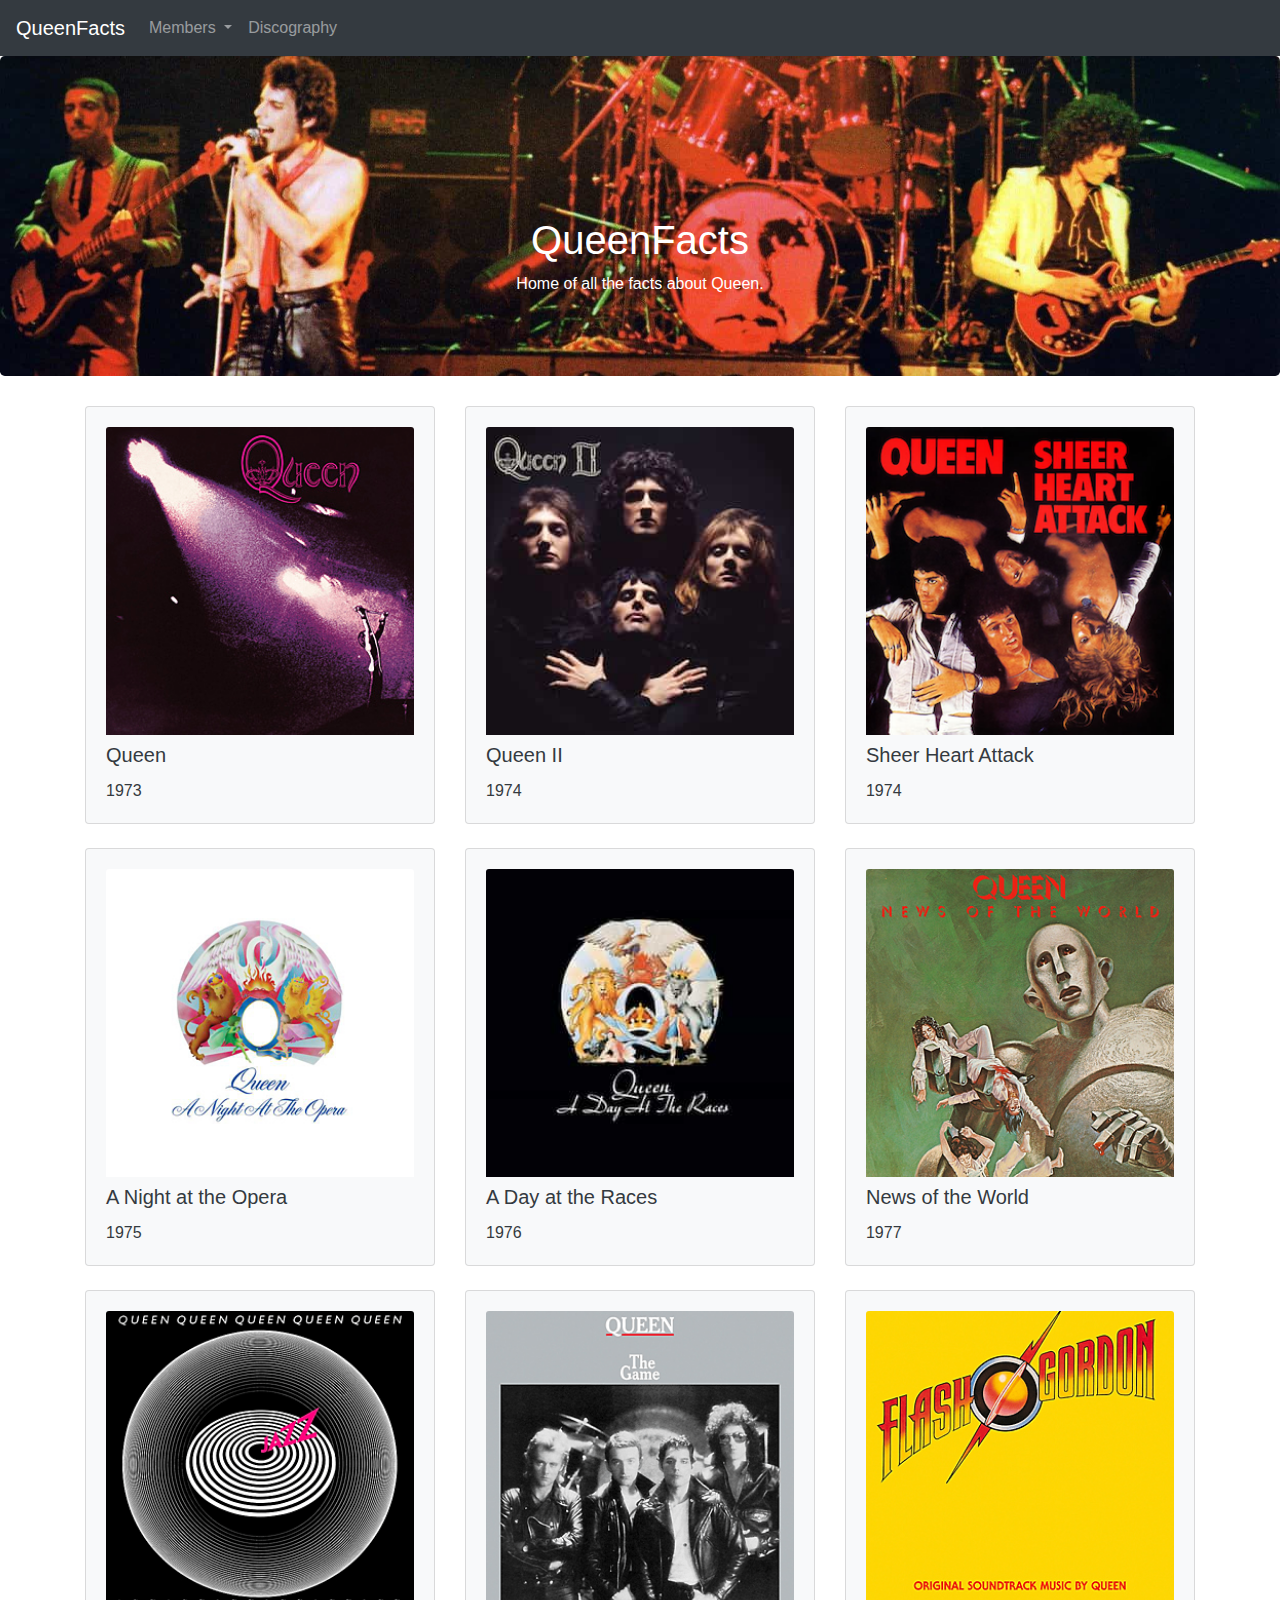
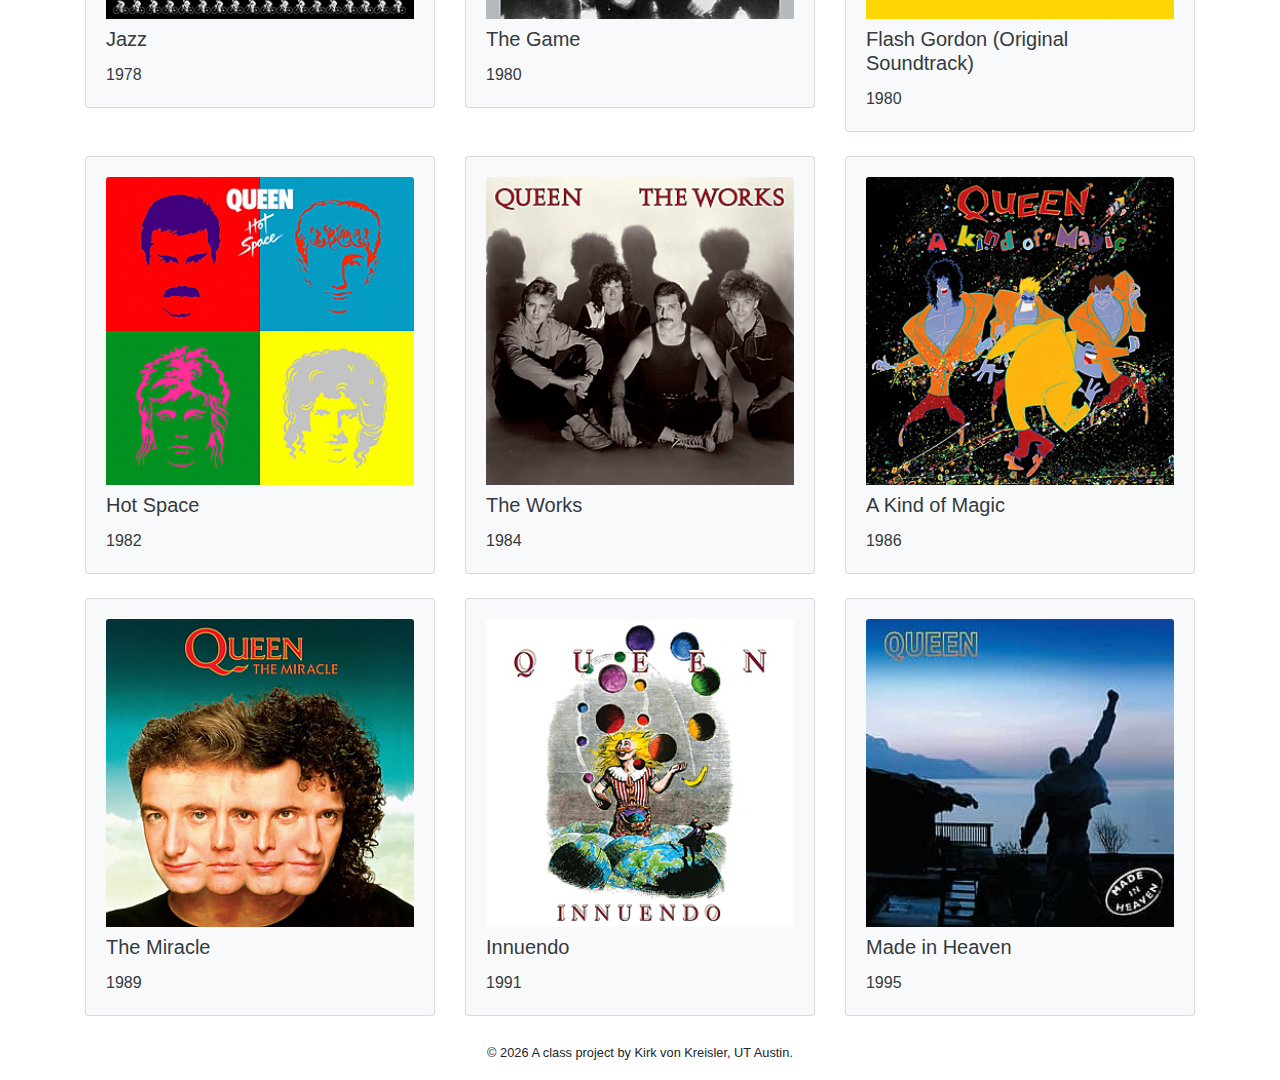
==== docs/discography.html @ 2b41899e "template and HTML work" ====
<!doctype html>
<html lang="en">
  <!-- A Intro to Coding for Journalists class project -->
  <head>
    <title>QueenFacts | Discography</title>
    <meta name="description" content="All of Queen's studio albums.">
    <meta charset="utf-8">
    <meta http-equiv="X-UA-Compatible" content="IE=edge"/>
    <meta name="viewport" content="width=device-width, initial-scale=1, maximum-scale=1">
    <link rel="stylesheet" href="css/main.css">
  </head>
  <body>
    <nav class="navbar navbar-expand-lg navbar-dark bg-dark">
  <a class="navbar-brand" href="index.html">QueenFacts</a>
  <button class="navbar-toggler" type="button" data-toggle="collapse" data-target="#navbarNavDropdown" aria-controls="navbarNavDropdown" aria-expanded="false" aria-label="Toggle navigation">
    <span class="navbar-toggler-icon"></span>
  </button>
  <div class="collapse navbar-collapse" id="navbarNavDropdown">
    <ul class="navbar-nav">
      <li class="nav-item dropdown">
        <a class="nav-link dropdown-toggle" href="#" id="navbarDropdownMenuLink" role="button" data-toggle="dropdown" aria-haspopup="true" aria-expanded="false">
          Members
        </a>
        <div class="dropdown-menu" aria-labelledby="navbarDropdownMenuLink">
          
          <a class="dropdown-item" href="members/freddie-mercury.html">Freddie Mercury</a>
          
          <a class="dropdown-item" href="members/brian-may.html">Brian May</a>
          
          <a class="dropdown-item" href="members/roger-taylor.html">Roger Taylor</a>
          
          <a class="dropdown-item" href="members/john-deacon.html">John Deacon</a>
          
        </div>
      </li>
      <li class="nav-item">
         <a class="nav-link" href="discography.html">Discography</a>
      </li>
    </ul>
  </div>
</nav>
    <div class="jumbotron banner text-center">
  <h1>QueenFacts</h1>
  <p>Home of all the facts about Queen.</p>
</div>

    
  <div class="container">
  <div class="row">
    
    <div class="col-sm-6 col-lg-4">
      <div class="card bg-light mb-4">
        <div class="card-body text-dark">
          <img src="img/img-queen/discs/Queen_Queen.png" alt="Queen" class="card-img-top mb-2">
          <h5 class="card-title">Queen</h5>
          <p class="card-text">1973</p>
        </div>
      </div>
    </div>
    
    <div class="col-sm-6 col-lg-4">
      <div class="card bg-light mb-4">
        <div class="card-body text-dark">
          <img src="img/img-queen/discs/Queen_Queen_II.jpg" alt="Queen II" class="card-img-top mb-2">
          <h5 class="card-title">Queen II</h5>
          <p class="card-text">1974</p>
        </div>
      </div>
    </div>
    
    <div class="col-sm-6 col-lg-4">
      <div class="card bg-light mb-4">
        <div class="card-body text-dark">
          <img src="img/img-queen/discs/Queen_Sheer_Heart_Attack.png" alt="Sheer Heart Attack" class="card-img-top mb-2">
          <h5 class="card-title">Sheer Heart Attack</h5>
          <p class="card-text">1974</p>
        </div>
      </div>
    </div>
    
    <div class="col-sm-6 col-lg-4">
      <div class="card bg-light mb-4">
        <div class="card-body text-dark">
          <img src="img/img-queen/discs/Queen_A_Night_At_The_Opera.png" alt="A Night at the Opera" class="card-img-top mb-2">
          <h5 class="card-title">A Night at the Opera</h5>
          <p class="card-text">1975</p>
        </div>
      </div>
    </div>
    
    <div class="col-sm-6 col-lg-4">
      <div class="card bg-light mb-4">
        <div class="card-body text-dark">
          <img src="img/img-queen/discs/Queen_A_Day_at_the_Races.jpg" alt="A Day at the Races" class="card-img-top mb-2">
          <h5 class="card-title">A Day at the Races</h5>
          <p class="card-text">1976</p>
        </div>
      </div>
    </div>
    
    <div class="col-sm-6 col-lg-4">
      <div class="card bg-light mb-4">
        <div class="card-body text-dark">
          <img src="img/img-queen/discs/Queen_News_Of_The_World.png" alt="News of the World" class="card-img-top mb-2">
          <h5 class="card-title">News of the World</h5>
          <p class="card-text">1977</p>
        </div>
      </div>
    </div>
    
    <div class="col-sm-6 col-lg-4">
      <div class="card bg-light mb-4">
        <div class="card-body text-dark">
          <img src="img/img-queen/discs/Queen_Jazz.png" alt="Jazz" class="card-img-top mb-2">
          <h5 class="card-title">Jazz</h5>
          <p class="card-text">1978</p>
        </div>
      </div>
    </div>
    
    <div class="col-sm-6 col-lg-4">
      <div class="card bg-light mb-4">
        <div class="card-body text-dark">
          <img src="img/img-queen/discs/Queen_The_Game.png" alt="The Game" class="card-img-top mb-2">
          <h5 class="card-title">The Game</h5>
          <p class="card-text">1980</p>
        </div>
      </div>
    </div>
    
    <div class="col-sm-6 col-lg-4">
      <div class="card bg-light mb-4">
        <div class="card-body text-dark">
          <img src="img/img-queen/discs/Queen_Flash_Gordon.png" alt="Flash Gordon (Original Soundtrack)" class="card-img-top mb-2">
          <h5 class="card-title">Flash Gordon (Original Soundtrack)</h5>
          <p class="card-text">1980</p>
        </div>
      </div>
    </div>
    
    <div class="col-sm-6 col-lg-4">
      <div class="card bg-light mb-4">
        <div class="card-body text-dark">
          <img src="img/img-queen/discs/Queen_Hot_Space.png" alt="Hot Space" class="card-img-top mb-2">
          <h5 class="card-title">Hot Space</h5>
          <p class="card-text">1982</p>
        </div>
      </div>
    </div>
    
    <div class="col-sm-6 col-lg-4">
      <div class="card bg-light mb-4">
        <div class="card-body text-dark">
          <img src="img/img-queen/discs/Queen_The_Works.png" alt="The Works" class="card-img-top mb-2">
          <h5 class="card-title">The Works</h5>
          <p class="card-text">1984</p>
        </div>
      </div>
    </div>
    
    <div class="col-sm-6 col-lg-4">
      <div class="card bg-light mb-4">
        <div class="card-body text-dark">
          <img src="img/img-queen/discs/Queen_A_Kind_Of_Magic.png" alt="A Kind of Magic" class="card-img-top mb-2">
          <h5 class="card-title">A Kind of Magic</h5>
          <p class="card-text">1986</p>
        </div>
      </div>
    </div>
    
    <div class="col-sm-6 col-lg-4">
      <div class="card bg-light mb-4">
        <div class="card-body text-dark">
          <img src="img/img-queen/discs/Queen_The_Miracle.png" alt="The Miracle" class="card-img-top mb-2">
          <h5 class="card-title">The Miracle</h5>
          <p class="card-text">1989</p>
        </div>
      </div>
    </div>
    
    <div class="col-sm-6 col-lg-4">
      <div class="card bg-light mb-4">
        <div class="card-body text-dark">
          <img src="img/img-queen/discs/Queen_Innuendo.png" alt="Innuendo" class="card-img-top mb-2">
          <h5 class="card-title">Innuendo</h5>
          <p class="card-text">1991</p>
        </div>
      </div>
    </div>
    
    <div class="col-sm-6 col-lg-4">
      <div class="card bg-light mb-4">
        <div class="card-body text-dark">
          <img src="img/img-queen/discs/Queen_Made_in_Heaven.jpg" alt="Made in Heaven" class="card-img-top mb-2">
          <h5 class="card-title">Made in Heaven</h5>
          <p class="card-text">1995</p>
        </div>
      </div>
    </div>
    
  </div>
</div>


    <footer>
<p id="legal" class="center-block text-center">
  <small>&copy; <span class="copyright-year"></span>
  A class project by Kirk von Kreisler, UT Austin.
</p>
</footer>


    <script src="js/jquery.js"></script>
    <script src="js/popper.js"></script>
    <script src="js/bootstrap.js"></script>
    <script src="js/scripts.js"></script>
  </body>
</html>
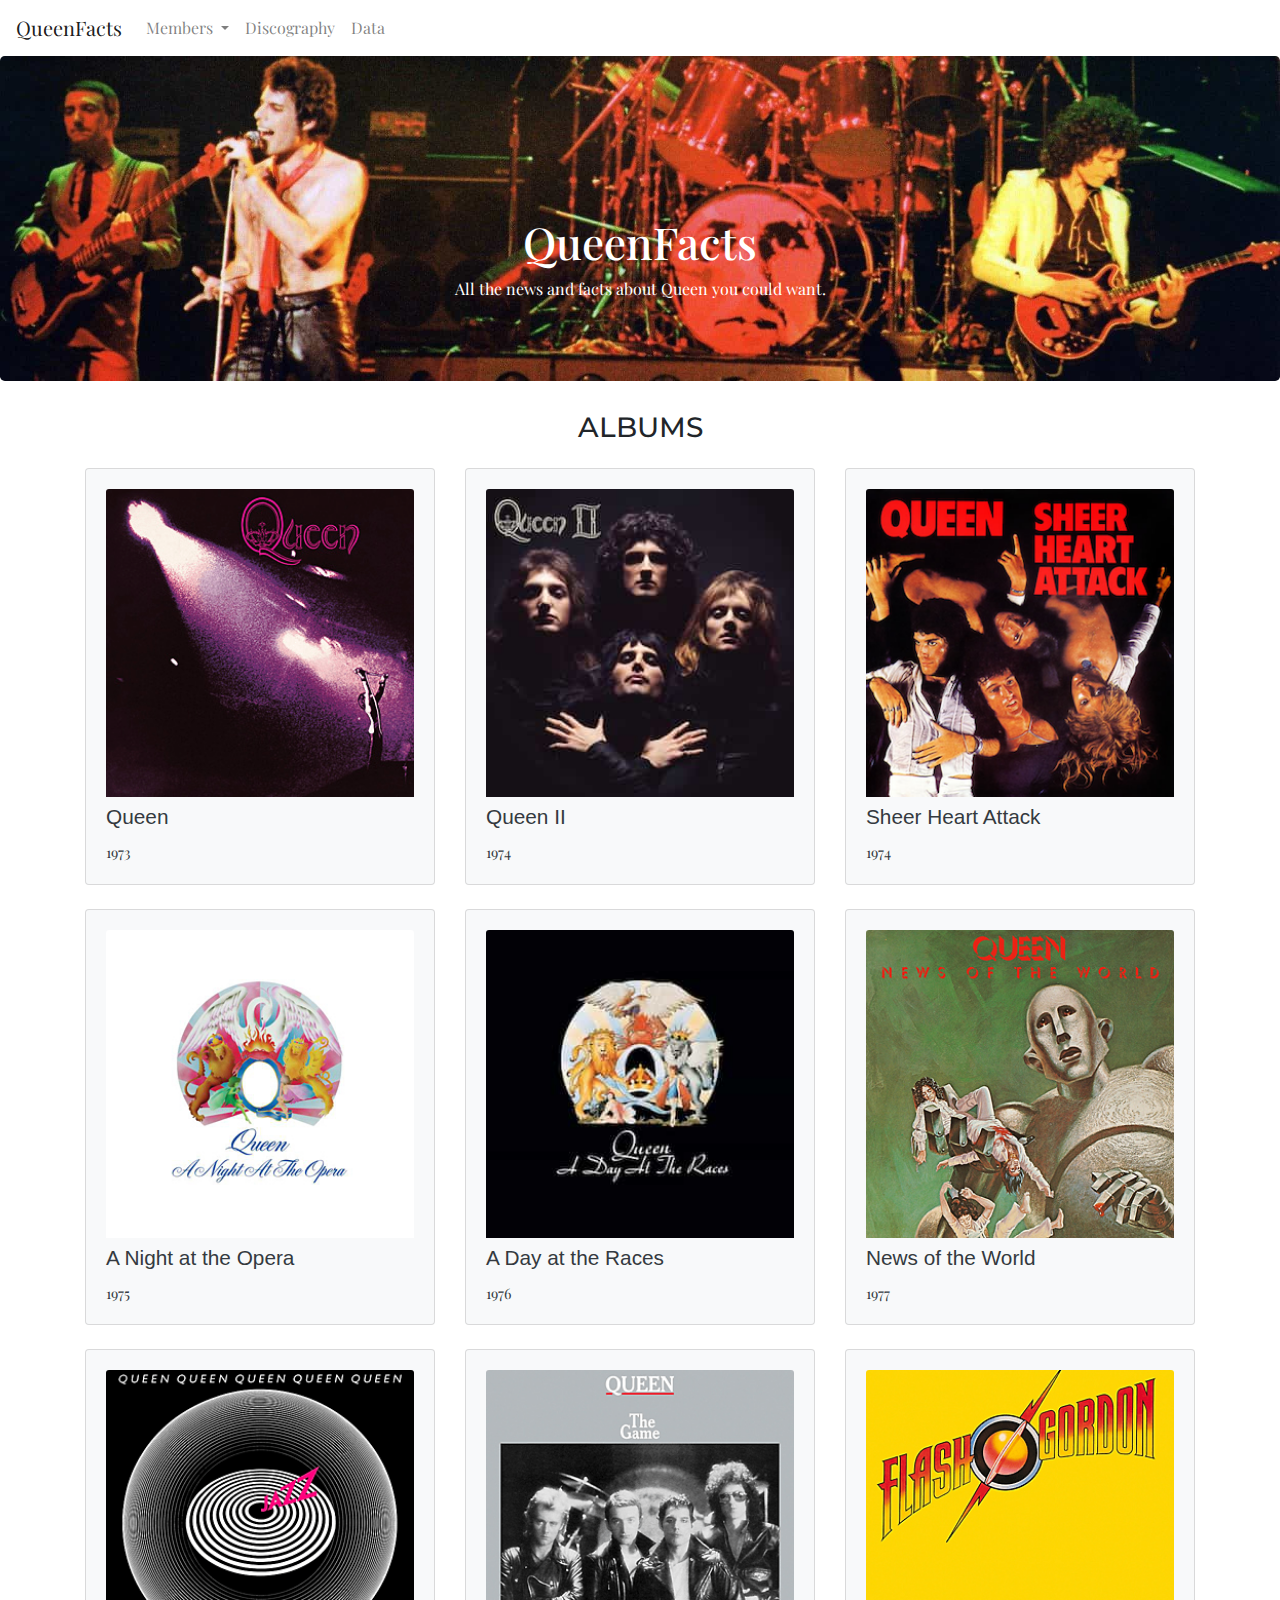
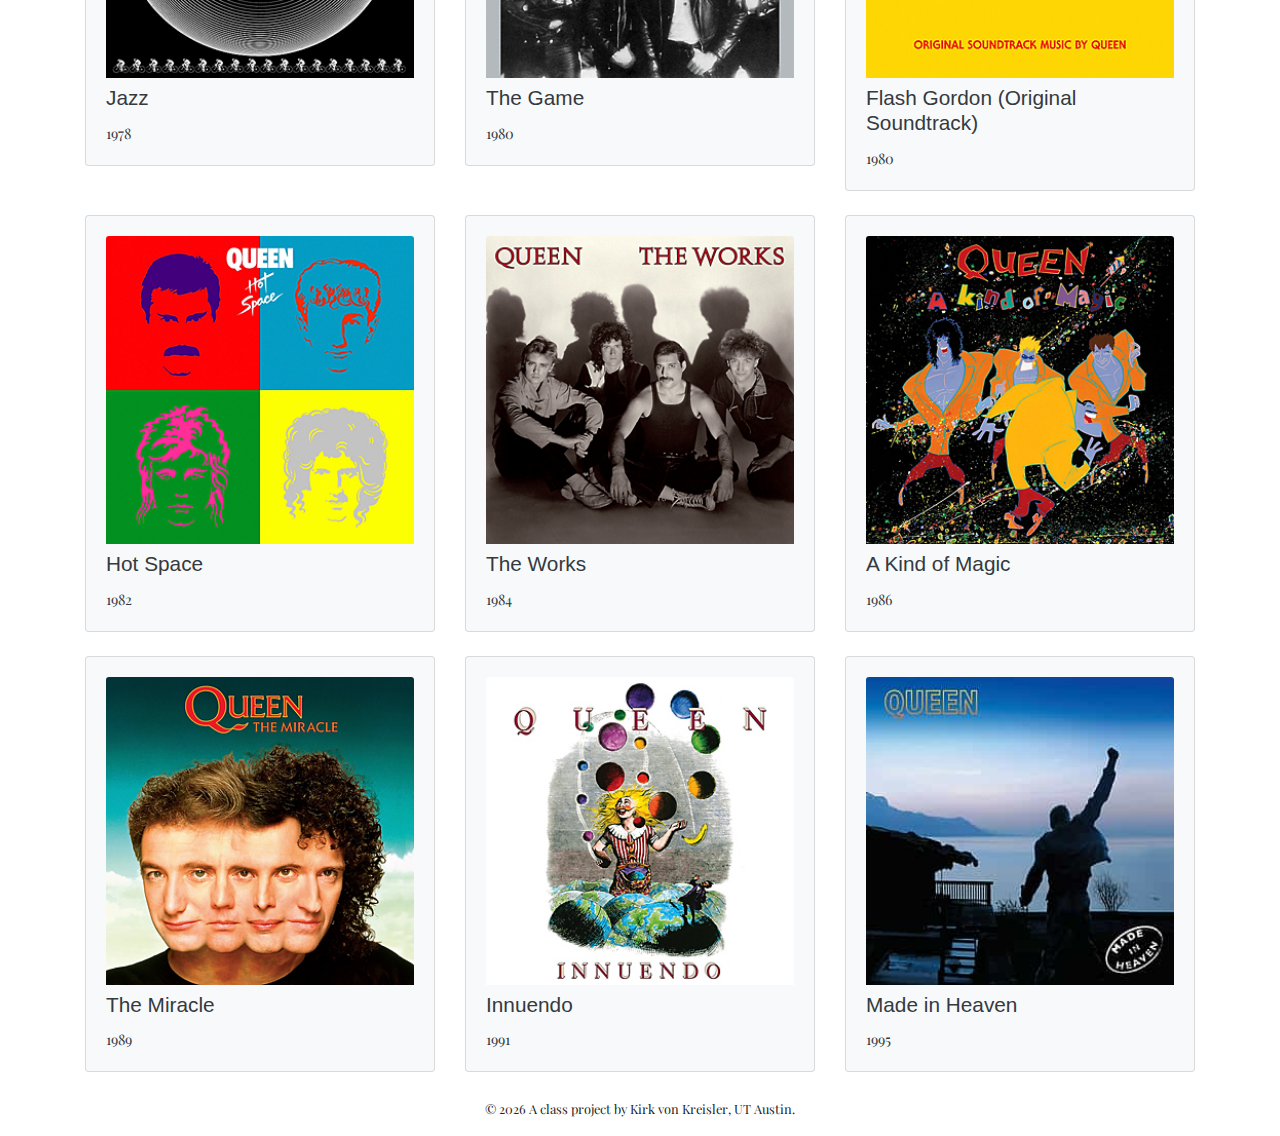
==== commit 436a8322: "updates to scss" ====
--- a/docs/discography.html
+++ b/docs/discography.html
@@ -8,9 +8,11 @@
     <meta http-equiv="X-UA-Compatible" content="IE=edge"/>
     <meta name="viewport" content="width=device-width, initial-scale=1, maximum-scale=1">
     <link rel="stylesheet" href="css/main.css">
+    <link rel="preconnect" href="https://fonts.gstatic.com">
+    <link href="https://fonts.googleapis.com/css2?family=Montserrat:wght@400;600;700&family=Playfair+Display:wght@400;500&display=swap" rel="stylesheet">
   </head>
   <body>
-    <nav class="navbar navbar-expand-lg navbar-dark bg-dark">
+    <nav class="navbar navbar-expand-lg navbar-light">
   <a class="navbar-brand" href="index.html">QueenFacts</a>
   <button class="navbar-toggler" type="button" data-toggle="collapse" data-target="#navbarNavDropdown" aria-controls="navbarNavDropdown" aria-expanded="false" aria-label="Toggle navigation">
     <span class="navbar-toggler-icon"></span>
@@ -36,174 +38,183 @@
       <li class="nav-item">
          <a class="nav-link" href="discography.html">Discography</a>
       </li>
+      <li class="nav-item">
+         <a class="nav-link" href="data.html">Data</a>
+      </li>
     </ul>
   </div>
 </nav>
     <div class="jumbotron banner text-center">
-  <h1>QueenFacts</h1>
-  <p>Home of all the facts about Queen.</p>
+  <h1 class="jumbotron-title">QueenFacts</h1>
+  <p>All the news and facts about Queen you could want.</p>
+  <p></p>
 </div>
 
     
   <div class="container">
-  <div class="row">
-    
-    <div class="col-sm-6 col-lg-4">
-      <div class="card bg-light mb-4">
-        <div class="card-body text-dark">
-          <img src="img/img-queen/discs/Queen_Queen.png" alt="Queen" class="card-img-top mb-2">
-          <h5 class="card-title">Queen</h5>
-          <p class="card-text">1973</p>
-        </div>
+    <div class="row">
+      <div class="col text-center mb-3">
+        <h3>ALBUMS</h3>
       </div>
     </div>
-    
-    <div class="col-sm-6 col-lg-4">
-      <div class="card bg-light mb-4">
-        <div class="card-body text-dark">
-          <img src="img/img-queen/discs/Queen_Queen_II.jpg" alt="Queen II" class="card-img-top mb-2">
-          <h5 class="card-title">Queen II</h5>
-          <p class="card-text">1974</p>
-        </div>
-      </div>
+    <div class="row">
+      
+      <div class="col-sm-6 col-lg-4">
+        <div class="card bg-light mb-4">
+          <div class="card-body text-dark">
+            <img src="img/img-queen/discs/Queen_Queen.png" alt="Queen" class="card-img-top mb-2">
+            <h5 class="card-title">Queen</h5>
+            <p class="card-text">1973</p>
+          </div>
+        </div>
+      </div>
+      
+      <div class="col-sm-6 col-lg-4">
+        <div class="card bg-light mb-4">
+          <div class="card-body text-dark">
+            <img src="img/img-queen/discs/Queen_Queen_II.jpg" alt="Queen II" class="card-img-top mb-2">
+            <h5 class="card-title">Queen II</h5>
+            <p class="card-text">1974</p>
+          </div>
+        </div>
+      </div>
+      
+      <div class="col-sm-6 col-lg-4">
+        <div class="card bg-light mb-4">
+          <div class="card-body text-dark">
+            <img src="img/img-queen/discs/Queen_Sheer_Heart_Attack.png" alt="Sheer Heart Attack" class="card-img-top mb-2">
+            <h5 class="card-title">Sheer Heart Attack</h5>
+            <p class="card-text">1974</p>
+          </div>
+        </div>
+      </div>
+      
+      <div class="col-sm-6 col-lg-4">
+        <div class="card bg-light mb-4">
+          <div class="card-body text-dark">
+            <img src="img/img-queen/discs/Queen_A_Night_At_The_Opera.png" alt="A Night at the Opera" class="card-img-top mb-2">
+            <h5 class="card-title">A Night at the Opera</h5>
+            <p class="card-text">1975</p>
+          </div>
+        </div>
+      </div>
+      
+      <div class="col-sm-6 col-lg-4">
+        <div class="card bg-light mb-4">
+          <div class="card-body text-dark">
+            <img src="img/img-queen/discs/Queen_A_Day_at_the_Races.jpg" alt="A Day at the Races" class="card-img-top mb-2">
+            <h5 class="card-title">A Day at the Races</h5>
+            <p class="card-text">1976</p>
+          </div>
+        </div>
+      </div>
+      
+      <div class="col-sm-6 col-lg-4">
+        <div class="card bg-light mb-4">
+          <div class="card-body text-dark">
+            <img src="img/img-queen/discs/Queen_News_Of_The_World.png" alt="News of the World" class="card-img-top mb-2">
+            <h5 class="card-title">News of the World</h5>
+            <p class="card-text">1977</p>
+          </div>
+        </div>
+      </div>
+      
+      <div class="col-sm-6 col-lg-4">
+        <div class="card bg-light mb-4">
+          <div class="card-body text-dark">
+            <img src="img/img-queen/discs/Queen_Jazz.png" alt="Jazz" class="card-img-top mb-2">
+            <h5 class="card-title">Jazz</h5>
+            <p class="card-text">1978</p>
+          </div>
+        </div>
+      </div>
+      
+      <div class="col-sm-6 col-lg-4">
+        <div class="card bg-light mb-4">
+          <div class="card-body text-dark">
+            <img src="img/img-queen/discs/Queen_The_Game.png" alt="The Game" class="card-img-top mb-2">
+            <h5 class="card-title">The Game</h5>
+            <p class="card-text">1980</p>
+          </div>
+        </div>
+      </div>
+      
+      <div class="col-sm-6 col-lg-4">
+        <div class="card bg-light mb-4">
+          <div class="card-body text-dark">
+            <img src="img/img-queen/discs/Queen_Flash_Gordon.png" alt="Flash Gordon (Original Soundtrack)" class="card-img-top mb-2">
+            <h5 class="card-title">Flash Gordon (Original Soundtrack)</h5>
+            <p class="card-text">1980</p>
+          </div>
+        </div>
+      </div>
+      
+      <div class="col-sm-6 col-lg-4">
+        <div class="card bg-light mb-4">
+          <div class="card-body text-dark">
+            <img src="img/img-queen/discs/Queen_Hot_Space.png" alt="Hot Space" class="card-img-top mb-2">
+            <h5 class="card-title">Hot Space</h5>
+            <p class="card-text">1982</p>
+          </div>
+        </div>
+      </div>
+      
+      <div class="col-sm-6 col-lg-4">
+        <div class="card bg-light mb-4">
+          <div class="card-body text-dark">
+            <img src="img/img-queen/discs/Queen_The_Works.png" alt="The Works" class="card-img-top mb-2">
+            <h5 class="card-title">The Works</h5>
+            <p class="card-text">1984</p>
+          </div>
+        </div>
+      </div>
+      
+      <div class="col-sm-6 col-lg-4">
+        <div class="card bg-light mb-4">
+          <div class="card-body text-dark">
+            <img src="img/img-queen/discs/Queen_A_Kind_Of_Magic.png" alt="A Kind of Magic" class="card-img-top mb-2">
+            <h5 class="card-title">A Kind of Magic</h5>
+            <p class="card-text">1986</p>
+          </div>
+        </div>
+      </div>
+      
+      <div class="col-sm-6 col-lg-4">
+        <div class="card bg-light mb-4">
+          <div class="card-body text-dark">
+            <img src="img/img-queen/discs/Queen_The_Miracle.png" alt="The Miracle" class="card-img-top mb-2">
+            <h5 class="card-title">The Miracle</h5>
+            <p class="card-text">1989</p>
+          </div>
+        </div>
+      </div>
+      
+      <div class="col-sm-6 col-lg-4">
+        <div class="card bg-light mb-4">
+          <div class="card-body text-dark">
+            <img src="img/img-queen/discs/Queen_Innuendo.png" alt="Innuendo" class="card-img-top mb-2">
+            <h5 class="card-title">Innuendo</h5>
+            <p class="card-text">1991</p>
+          </div>
+        </div>
+      </div>
+      
+      <div class="col-sm-6 col-lg-4">
+        <div class="card bg-light mb-4">
+          <div class="card-body text-dark">
+            <img src="img/img-queen/discs/Queen_Made_in_Heaven.jpg" alt="Made in Heaven" class="card-img-top mb-2">
+            <h5 class="card-title">Made in Heaven</h5>
+            <p class="card-text">1995</p>
+          </div>
+        </div>
+      </div>
+      
     </div>
-    
-    <div class="col-sm-6 col-lg-4">
-      <div class="card bg-light mb-4">
-        <div class="card-body text-dark">
-          <img src="img/img-queen/discs/Queen_Sheer_Heart_Attack.png" alt="Sheer Heart Attack" class="card-img-top mb-2">
-          <h5 class="card-title">Sheer Heart Attack</h5>
-          <p class="card-text">1974</p>
-        </div>
-      </div>
-    </div>
-    
-    <div class="col-sm-6 col-lg-4">
-      <div class="card bg-light mb-4">
-        <div class="card-body text-dark">
-          <img src="img/img-queen/discs/Queen_A_Night_At_The_Opera.png" alt="A Night at the Opera" class="card-img-top mb-2">
-          <h5 class="card-title">A Night at the Opera</h5>
-          <p class="card-text">1975</p>
-        </div>
-      </div>
-    </div>
-    
-    <div class="col-sm-6 col-lg-4">
-      <div class="card bg-light mb-4">
-        <div class="card-body text-dark">
-          <img src="img/img-queen/discs/Queen_A_Day_at_the_Races.jpg" alt="A Day at the Races" class="card-img-top mb-2">
-          <h5 class="card-title">A Day at the Races</h5>
-          <p class="card-text">1976</p>
-        </div>
-      </div>
-    </div>
-    
-    <div class="col-sm-6 col-lg-4">
-      <div class="card bg-light mb-4">
-        <div class="card-body text-dark">
-          <img src="img/img-queen/discs/Queen_News_Of_The_World.png" alt="News of the World" class="card-img-top mb-2">
-          <h5 class="card-title">News of the World</h5>
-          <p class="card-text">1977</p>
-        </div>
-      </div>
-    </div>
-    
-    <div class="col-sm-6 col-lg-4">
-      <div class="card bg-light mb-4">
-        <div class="card-body text-dark">
-          <img src="img/img-queen/discs/Queen_Jazz.png" alt="Jazz" class="card-img-top mb-2">
-          <h5 class="card-title">Jazz</h5>
-          <p class="card-text">1978</p>
-        </div>
-      </div>
-    </div>
-    
-    <div class="col-sm-6 col-lg-4">
-      <div class="card bg-light mb-4">
-        <div class="card-body text-dark">
-          <img src="img/img-queen/discs/Queen_The_Game.png" alt="The Game" class="card-img-top mb-2">
-          <h5 class="card-title">The Game</h5>
-          <p class="card-text">1980</p>
-        </div>
-      </div>
-    </div>
-    
-    <div class="col-sm-6 col-lg-4">
-      <div class="card bg-light mb-4">
-        <div class="card-body text-dark">
-          <img src="img/img-queen/discs/Queen_Flash_Gordon.png" alt="Flash Gordon (Original Soundtrack)" class="card-img-top mb-2">
-          <h5 class="card-title">Flash Gordon (Original Soundtrack)</h5>
-          <p class="card-text">1980</p>
-        </div>
-      </div>
-    </div>
-    
-    <div class="col-sm-6 col-lg-4">
-      <div class="card bg-light mb-4">
-        <div class="card-body text-dark">
-          <img src="img/img-queen/discs/Queen_Hot_Space.png" alt="Hot Space" class="card-img-top mb-2">
-          <h5 class="card-title">Hot Space</h5>
-          <p class="card-text">1982</p>
-        </div>
-      </div>
-    </div>
-    
-    <div class="col-sm-6 col-lg-4">
-      <div class="card bg-light mb-4">
-        <div class="card-body text-dark">
-          <img src="img/img-queen/discs/Queen_The_Works.png" alt="The Works" class="card-img-top mb-2">
-          <h5 class="card-title">The Works</h5>
-          <p class="card-text">1984</p>
-        </div>
-      </div>
-    </div>
-    
-    <div class="col-sm-6 col-lg-4">
-      <div class="card bg-light mb-4">
-        <div class="card-body text-dark">
-          <img src="img/img-queen/discs/Queen_A_Kind_Of_Magic.png" alt="A Kind of Magic" class="card-img-top mb-2">
-          <h5 class="card-title">A Kind of Magic</h5>
-          <p class="card-text">1986</p>
-        </div>
-      </div>
-    </div>
-    
-    <div class="col-sm-6 col-lg-4">
-      <div class="card bg-light mb-4">
-        <div class="card-body text-dark">
-          <img src="img/img-queen/discs/Queen_The_Miracle.png" alt="The Miracle" class="card-img-top mb-2">
-          <h5 class="card-title">The Miracle</h5>
-          <p class="card-text">1989</p>
-        </div>
-      </div>
-    </div>
-    
-    <div class="col-sm-6 col-lg-4">
-      <div class="card bg-light mb-4">
-        <div class="card-body text-dark">
-          <img src="img/img-queen/discs/Queen_Innuendo.png" alt="Innuendo" class="card-img-top mb-2">
-          <h5 class="card-title">Innuendo</h5>
-          <p class="card-text">1991</p>
-        </div>
-      </div>
-    </div>
-    
-    <div class="col-sm-6 col-lg-4">
-      <div class="card bg-light mb-4">
-        <div class="card-body text-dark">
-          <img src="img/img-queen/discs/Queen_Made_in_Heaven.jpg" alt="Made in Heaven" class="card-img-top mb-2">
-          <h5 class="card-title">Made in Heaven</h5>
-          <p class="card-text">1995</p>
-        </div>
-      </div>
-    </div>
-    
   </div>
-</div>
 
 
     <footer>
-<p id="legal" class="center-block text-center">
+<p id="legal" class="footer center-block text-center">
   <small>&copy; <span class="copyright-year"></span>
   A class project by Kirk von Kreisler, UT Austin.
 </p>
--- a/docs/css/main.css
+++ b/docs/css/main.css
@@ -3,5 +3,5 @@
  * Copyright 2011-2020 The Bootstrap Authors
  * Copyright 2011-2020 Twitter, Inc.
  * Licensed under MIT (https://github.com/twbs/bootstrap/blob/main/LICENSE)
- */:root{--blue:#007bff;--indigo:#6610f2;--purple:#6f42c1;--pink:#e83e8c;--red:#dc3545;--orange:#fd7e14;--yellow:#ffc107;--green:#28a745;--teal:#20c997;--cyan:#17a2b8;--white:#fff;--gray:#6c757d;--gray-dark:#343a40;--primary:#007bff;--secondary:#6c757d;--success:#28a745;--info:#17a2b8;--warning:#ffc107;--danger:#dc3545;--light:#f8f9fa;--dark:#343a40;--breakpoint-xs:0;--breakpoint-sm:576px;--breakpoint-md:768px;--breakpoint-lg:992px;--breakpoint-xl:1200px;--font-family-sans-serif:-apple-system,BlinkMacSystemFont,"Segoe UI",Roboto,"Helvetica Neue",Arial,"Noto Sans",sans-serif,"Apple Color Emoji","Segoe UI Emoji","Segoe UI Symbol","Noto Color Emoji";--font-family-monospace:SFMono-Regular,Menlo,Monaco,Consolas,"Liberation Mono","Courier New",monospace}*,:after,:before{box-sizing:border-box}html{font-family:sans-serif;line-height:1.15;-webkit-text-size-adjust:100%;-webkit-tap-highlight-color:rgba(0,0,0,0)}article,aside,figcaption,figure,footer,header,hgroup,main,nav,section{display:block}body{margin:0;font-family:-apple-system,BlinkMacSystemFont,Segoe UI,Roboto,Helvetica Neue,Arial,Noto Sans,sans-serif,Apple Color Emoji,Segoe UI Emoji,Segoe UI Symbol,Noto Color Emoji;font-size:1rem;font-weight:400;line-height:1.5;color:#212529;text-align:left;background-color:#fff}[tabindex="-1"]:focus:not(:focus-visible){outline:0!important}hr{box-sizing:content-box;height:0;overflow:visible}h1,h2,h3,h4,h5,h6{margin-top:0;margin-bottom:.5rem}p{margin-top:0;margin-bottom:1rem}abbr[data-original-title],abbr[title]{text-decoration:underline;-webkit-text-decoration:underline dotted;-moz-text-decoration:underline dotted;text-decoration:underline dotted;cursor:help;border-bottom:0;-webkit-text-decoration-skip-ink:none;text-decoration-skip-ink:none}address{font-style:normal;line-height:inherit}address,dl,ol,ul{margin-bottom:1rem}dl,ol,ul{margin-top:0}ol ol,ol ul,ul ol,ul ul{margin-bottom:0}dt{font-weight:700}dd{margin-bottom:.5rem;margin-left:0}blockquote{margin:0 0 1rem}b,strong{font-weight:bolder}small{font-size:80%}sub,sup{position:relative;font-size:75%;line-height:0;vertical-align:baseline}sub{bottom:-.25em}sup{top:-.5em}a{color:#007bff;text-decoration:none;background-color:transparent}a:hover{color:#0056b3;text-decoration:underline}a:not([href]):not([class]){color:inherit;text-decoration:none}a:not([href]):not([class]):hover{color:inherit;text-decoration:none}code,kbd,pre,samp{font-family:SFMono-Regular,Menlo,Monaco,Consolas,Liberation Mono,Courier New,monospace;font-size:1em}pre{margin-top:0;margin-bottom:1rem;overflow:auto;-ms-overflow-style:scrollbar}figure{margin:0 0 1rem}img{border-style:none}img,svg{vertical-align:middle}svg{overflow:hidden}table{border-collapse:collapse}caption{padding-top:.75rem;padding-bottom:.75rem;color:#6c757d;text-align:left;caption-side:bottom}th{text-align:inherit}label{display:inline-block;margin-bottom:.5rem}button{border-radius:0}button:focus{outline:1px dotted;outline:5px auto -webkit-focus-ring-color}button,input,optgroup,select,textarea{margin:0;font-family:inherit;font-size:inherit;line-height:inherit}button,input{overflow:visible}button,select{text-transform:none}[role=button]{cursor:pointer}select{word-wrap:normal}[type=button],[type=reset],[type=submit],button{-webkit-appearance:button}[type=button]:not(:disabled),[type=reset]:not(:disabled),[type=submit]:not(:disabled),button:not(:disabled){cursor:pointer}[type=button]::-moz-focus-inner,[type=reset]::-moz-focus-inner,[type=submit]::-moz-focus-inner,button::-moz-focus-inner{padding:0;border-style:none}input[type=checkbox],input[type=radio]{box-sizing:border-box;padding:0}textarea{overflow:auto;resize:vertical}fieldset{min-width:0;padding:0;margin:0;border:0}legend{display:block;width:100%;max-width:100%;padding:0;margin-bottom:.5rem;font-size:1.5rem;line-height:inherit;color:inherit;white-space:normal}progress{vertical-align:baseline}[type=number]::-webkit-inner-spin-button,[type=number]::-webkit-outer-spin-button{height:auto}[type=search]{outline-offset:-2px;-webkit-appearance:none}[type=search]::-webkit-search-decoration{-webkit-appearance:none}::-webkit-file-upload-button{font:inherit;-webkit-appearance:button}output{display:inline-block}summary{display:list-item;cursor:pointer}template{display:none}[hidden]{display:none!important}.h1,.h2,.h3,.h4,.h5,.h6,h1,h2,h3,h4,h5,h6{margin-bottom:.5rem;font-weight:500;line-height:1.2}.h1,h1{font-size:2.5rem}.h2,h2{font-size:2rem}.h3,h3{font-size:1.75rem}.h4,h4{font-size:1.5rem}.h5,h5{font-size:1.25rem}.h6,h6{font-size:1rem}.lead{font-size:1.25rem;font-weight:300}.display-1{font-size:6rem}.display-1,.display-2{font-weight:300;line-height:1.2}.display-2{font-size:5.5rem}.display-3{font-size:4.5rem}.display-3,.display-4{font-weight:300;line-height:1.2}.display-4{font-size:3.5rem}hr{margin-top:1rem;margin-bottom:1rem;border:0;border-top:1px solid rgba(0,0,0,.1)}.small,small{font-size:80%;font-weight:400}.mark,mark{padding:.2em;background-color:#fcf8e3}.list-inline,.list-unstyled{padding-left:0;list-style:none}.list-inline-item{display:inline-block}.list-inline-item:not(:last-child){margin-right:.5rem}.initialism{font-size:90%;text-transform:uppercase}.blockquote{margin-bottom:1rem;font-size:1.25rem}.blockquote-footer{display:block;font-size:80%;color:#6c757d}.blockquote-footer:before{content:"\2014\00A0"}.img-fluid,.img-thumbnail{max-width:100%;height:auto}.img-thumbnail{padding:.25rem;background-color:#fff;border:1px solid #dee2e6;border-radius:.25rem}.figure{display:inline-block}.figure-img{margin-bottom:.5rem;line-height:1}.figure-caption{font-size:90%;color:#6c757d}code{font-size:87.5%;color:#e83e8c;word-wrap:break-word}a>code{color:inherit}kbd{padding:.2rem .4rem;font-size:87.5%;color:#fff;background-color:#212529;border-radius:.2rem}kbd kbd{padding:0;font-size:100%;font-weight:700}pre{display:block;font-size:87.5%;color:#212529}pre code{font-size:inherit;color:inherit;word-break:normal}.pre-scrollable{max-height:340px;overflow-y:scroll}.container,.container-fluid,.container-lg,.container-md,.container-sm,.container-xl{width:100%;padding-right:15px;padding-left:15px;margin-right:auto;margin-left:auto}@media (min-width:576px){.container,.container-sm{max-width:540px}}@media (min-width:768px){.container,.container-md,.container-sm{max-width:720px}}@media (min-width:992px){.container,.container-lg,.container-md,.container-sm{max-width:960px}}@media (min-width:1200px){.container,.container-lg,.container-md,.container-sm,.container-xl{max-width:1140px}}.row{display:-webkit-flex;display:-ms-flexbox;display:flex;-webkit-flex-wrap:wrap;-ms-flex-wrap:wrap;flex-wrap:wrap;margin-right:-15px;margin-left:-15px}.no-gutters{margin-right:0;margin-left:0}.no-gutters>.col,.no-gutters>[class*=col-]{padding-right:0;padding-left:0}.col,.col-1,.col-2,.col-3,.col-4,.col-5,.col-6,.col-7,.col-8,.col-9,.col-10,.col-11,.col-12,.col-auto,.col-lg,.col-lg-1,.col-lg-2,.col-lg-3,.col-lg-4,.col-lg-5,.col-lg-6,.col-lg-7,.col-lg-8,.col-lg-9,.col-lg-10,.col-lg-11,.col-lg-12,.col-lg-auto,.col-md,.col-md-1,.col-md-2,.col-md-3,.col-md-4,.col-md-5,.col-md-6,.col-md-7,.col-md-8,.col-md-9,.col-md-10,.col-md-11,.col-md-12,.col-md-auto,.col-sm,.col-sm-1,.col-sm-2,.col-sm-3,.col-sm-4,.col-sm-5,.col-sm-6,.col-sm-7,.col-sm-8,.col-sm-9,.col-sm-10,.col-sm-11,.col-sm-12,.col-sm-auto,.col-xl,.col-xl-1,.col-xl-2,.col-xl-3,.col-xl-4,.col-xl-5,.col-xl-6,.col-xl-7,.col-xl-8,.col-xl-9,.col-xl-10,.col-xl-11,.col-xl-12,.col-xl-auto{position:relative;width:100%;padding-right:15px;padding-left:15px}.col{-webkit-flex-basis:0;-ms-flex-preferred-size:0;flex-basis:0;-webkit-flex-grow:1;-ms-flex-positive:1;flex-grow:1;max-width:100%}.row-cols-1>*{-webkit-flex:0 0 100%;-ms-flex:0 0 100%;flex:0 0 100%;max-width:100%}.row-cols-2>*{-webkit-flex:0 0 50%;-ms-flex:0 0 50%;flex:0 0 50%;max-width:50%}.row-cols-3>*{-webkit-flex:0 0 33.33333%;-ms-flex:0 0 33.33333%;flex:0 0 33.33333%;max-width:33.33333%}.row-cols-4>*{-webkit-flex:0 0 25%;-ms-flex:0 0 25%;flex:0 0 25%;max-width:25%}.row-cols-5>*{-webkit-flex:0 0 20%;-ms-flex:0 0 20%;flex:0 0 20%;max-width:20%}.row-cols-6>*{-webkit-flex:0 0 16.66667%;-ms-flex:0 0 16.66667%;flex:0 0 16.66667%;max-width:16.66667%}.col-auto{-webkit-flex:0 0 auto;-ms-flex:0 0 auto;flex:0 0 auto;width:auto;max-width:100%}.col-1{-webkit-flex:0 0 8.33333%;-ms-flex:0 0 8.33333%;flex:0 0 8.33333%;max-width:8.33333%}.col-2{-webkit-flex:0 0 16.66667%;-ms-flex:0 0 16.66667%;flex:0 0 16.66667%;max-width:16.66667%}.col-3{-webkit-flex:0 0 25%;-ms-flex:0 0 25%;flex:0 0 25%;max-width:25%}.col-4{-webkit-flex:0 0 33.33333%;-ms-flex:0 0 33.33333%;flex:0 0 33.33333%;max-width:33.33333%}.col-5{-webkit-flex:0 0 41.66667%;-ms-flex:0 0 41.66667%;flex:0 0 41.66667%;max-width:41.66667%}.col-6{-webkit-flex:0 0 50%;-ms-flex:0 0 50%;flex:0 0 50%;max-width:50%}.col-7{-webkit-flex:0 0 58.33333%;-ms-flex:0 0 58.33333%;flex:0 0 58.33333%;max-width:58.33333%}.col-8{-webkit-flex:0 0 66.66667%;-ms-flex:0 0 66.66667%;flex:0 0 66.66667%;max-width:66.66667%}.col-9{-webkit-flex:0 0 75%;-ms-flex:0 0 75%;flex:0 0 75%;max-width:75%}.col-10{-webkit-flex:0 0 83.33333%;-ms-flex:0 0 83.33333%;flex:0 0 83.33333%;max-width:83.33333%}.col-11{-webkit-flex:0 0 91.66667%;-ms-flex:0 0 91.66667%;flex:0 0 91.66667%;max-width:91.66667%}.col-12{-webkit-flex:0 0 100%;-ms-flex:0 0 100%;flex:0 0 100%;max-width:100%}.order-first{-webkit-order:-1;-ms-flex-order:-1;order:-1}.order-last{-webkit-order:13;-ms-flex-order:13;order:13}.order-0{-webkit-order:0;-ms-flex-order:0;order:0}.order-1{-webkit-order:1;-ms-flex-order:1;order:1}.order-2{-webkit-order:2;-ms-flex-order:2;order:2}.order-3{-webkit-order:3;-ms-flex-order:3;order:3}.order-4{-webkit-order:4;-ms-flex-order:4;order:4}.order-5{-webkit-order:5;-ms-flex-order:5;order:5}.order-6{-webkit-order:6;-ms-flex-order:6;order:6}.order-7{-webkit-order:7;-ms-flex-order:7;order:7}.order-8{-webkit-order:8;-ms-flex-order:8;order:8}.order-9{-webkit-order:9;-ms-flex-order:9;order:9}.order-10{-webkit-order:10;-ms-flex-order:10;order:10}.order-11{-webkit-order:11;-ms-flex-order:11;order:11}.order-12{-webkit-order:12;-ms-flex-order:12;order:12}.offset-1{margin-left:8.33333%}.offset-2{margin-left:16.66667%}.offset-3{margin-left:25%}.offset-4{margin-left:33.33333%}.offset-5{margin-left:41.66667%}.offset-6{margin-left:50%}.offset-7{margin-left:58.33333%}.offset-8{margin-left:66.66667%}.offset-9{margin-left:75%}.offset-10{margin-left:83.33333%}.offset-11{margin-left:91.66667%}@media (min-width:576px){.col-sm{-webkit-flex-basis:0;-ms-flex-preferred-size:0;flex-basis:0;-webkit-flex-grow:1;-ms-flex-positive:1;flex-grow:1;max-width:100%}.row-cols-sm-1>*{-webkit-flex:0 0 100%;-ms-flex:0 0 100%;flex:0 0 100%;max-width:100%}.row-cols-sm-2>*{-webkit-flex:0 0 50%;-ms-flex:0 0 50%;flex:0 0 50%;max-width:50%}.row-cols-sm-3>*{-webkit-flex:0 0 33.33333%;-ms-flex:0 0 33.33333%;flex:0 0 33.33333%;max-width:33.33333%}.row-cols-sm-4>*{-webkit-flex:0 0 25%;-ms-flex:0 0 25%;flex:0 0 25%;max-width:25%}.row-cols-sm-5>*{-webkit-flex:0 0 20%;-ms-flex:0 0 20%;flex:0 0 20%;max-width:20%}.row-cols-sm-6>*{-webkit-flex:0 0 16.66667%;-ms-flex:0 0 16.66667%;flex:0 0 16.66667%;max-width:16.66667%}.col-sm-auto{-webkit-flex:0 0 auto;-ms-flex:0 0 auto;flex:0 0 auto;width:auto;max-width:100%}.col-sm-1{-webkit-flex:0 0 8.33333%;-ms-flex:0 0 8.33333%;flex:0 0 8.33333%;max-width:8.33333%}.col-sm-2{-webkit-flex:0 0 16.66667%;-ms-flex:0 0 16.66667%;flex:0 0 16.66667%;max-width:16.66667%}.col-sm-3{-webkit-flex:0 0 25%;-ms-flex:0 0 25%;flex:0 0 25%;max-width:25%}.col-sm-4{-webkit-flex:0 0 33.33333%;-ms-flex:0 0 33.33333%;flex:0 0 33.33333%;max-width:33.33333%}.col-sm-5{-webkit-flex:0 0 41.66667%;-ms-flex:0 0 41.66667%;flex:0 0 41.66667%;max-width:41.66667%}.col-sm-6{-webkit-flex:0 0 50%;-ms-flex:0 0 50%;flex:0 0 50%;max-width:50%}.col-sm-7{-webkit-flex:0 0 58.33333%;-ms-flex:0 0 58.33333%;flex:0 0 58.33333%;max-width:58.33333%}.col-sm-8{-webkit-flex:0 0 66.66667%;-ms-flex:0 0 66.66667%;flex:0 0 66.66667%;max-width:66.66667%}.col-sm-9{-webkit-flex:0 0 75%;-ms-flex:0 0 75%;flex:0 0 75%;max-width:75%}.col-sm-10{-webkit-flex:0 0 83.33333%;-ms-flex:0 0 83.33333%;flex:0 0 83.33333%;max-width:83.33333%}.col-sm-11{-webkit-flex:0 0 91.66667%;-ms-flex:0 0 91.66667%;flex:0 0 91.66667%;max-width:91.66667%}.col-sm-12{-webkit-flex:0 0 100%;-ms-flex:0 0 100%;flex:0 0 100%;max-width:100%}.order-sm-first{-webkit-order:-1;-ms-flex-order:-1;order:-1}.order-sm-last{-webkit-order:13;-ms-flex-order:13;order:13}.order-sm-0{-webkit-order:0;-ms-flex-order:0;order:0}.order-sm-1{-webkit-order:1;-ms-flex-order:1;order:1}.order-sm-2{-webkit-order:2;-ms-flex-order:2;order:2}.order-sm-3{-webkit-order:3;-ms-flex-order:3;order:3}.order-sm-4{-webkit-order:4;-ms-flex-order:4;order:4}.order-sm-5{-webkit-order:5;-ms-flex-order:5;order:5}.order-sm-6{-webkit-order:6;-ms-flex-order:6;order:6}.order-sm-7{-webkit-order:7;-ms-flex-order:7;order:7}.order-sm-8{-webkit-order:8;-ms-flex-order:8;order:8}.order-sm-9{-webkit-order:9;-ms-flex-order:9;order:9}.order-sm-10{-webkit-order:10;-ms-flex-order:10;order:10}.order-sm-11{-webkit-order:11;-ms-flex-order:11;order:11}.order-sm-12{-webkit-order:12;-ms-flex-order:12;order:12}.offset-sm-0{margin-left:0}.offset-sm-1{margin-left:8.33333%}.offset-sm-2{margin-left:16.66667%}.offset-sm-3{margin-left:25%}.offset-sm-4{margin-left:33.33333%}.offset-sm-5{margin-left:41.66667%}.offset-sm-6{margin-left:50%}.offset-sm-7{margin-left:58.33333%}.offset-sm-8{margin-left:66.66667%}.offset-sm-9{margin-left:75%}.offset-sm-10{margin-left:83.33333%}.offset-sm-11{margin-left:91.66667%}}@media (min-width:768px){.col-md{-webkit-flex-basis:0;-ms-flex-preferred-size:0;flex-basis:0;-webkit-flex-grow:1;-ms-flex-positive:1;flex-grow:1;max-width:100%}.row-cols-md-1>*{-webkit-flex:0 0 100%;-ms-flex:0 0 100%;flex:0 0 100%;max-width:100%}.row-cols-md-2>*{-webkit-flex:0 0 50%;-ms-flex:0 0 50%;flex:0 0 50%;max-width:50%}.row-cols-md-3>*{-webkit-flex:0 0 33.33333%;-ms-flex:0 0 33.33333%;flex:0 0 33.33333%;max-width:33.33333%}.row-cols-md-4>*{-webkit-flex:0 0 25%;-ms-flex:0 0 25%;flex:0 0 25%;max-width:25%}.row-cols-md-5>*{-webkit-flex:0 0 20%;-ms-flex:0 0 20%;flex:0 0 20%;max-width:20%}.row-cols-md-6>*{-webkit-flex:0 0 16.66667%;-ms-flex:0 0 16.66667%;flex:0 0 16.66667%;max-width:16.66667%}.col-md-auto{-webkit-flex:0 0 auto;-ms-flex:0 0 auto;flex:0 0 auto;width:auto;max-width:100%}.col-md-1{-webkit-flex:0 0 8.33333%;-ms-flex:0 0 8.33333%;flex:0 0 8.33333%;max-width:8.33333%}.col-md-2{-webkit-flex:0 0 16.66667%;-ms-flex:0 0 16.66667%;flex:0 0 16.66667%;max-width:16.66667%}.col-md-3{-webkit-flex:0 0 25%;-ms-flex:0 0 25%;flex:0 0 25%;max-width:25%}.col-md-4{-webkit-flex:0 0 33.33333%;-ms-flex:0 0 33.33333%;flex:0 0 33.33333%;max-width:33.33333%}.col-md-5{-webkit-flex:0 0 41.66667%;-ms-flex:0 0 41.66667%;flex:0 0 41.66667%;max-width:41.66667%}.col-md-6{-webkit-flex:0 0 50%;-ms-flex:0 0 50%;flex:0 0 50%;max-width:50%}.col-md-7{-webkit-flex:0 0 58.33333%;-ms-flex:0 0 58.33333%;flex:0 0 58.33333%;max-width:58.33333%}.col-md-8{-webkit-flex:0 0 66.66667%;-ms-flex:0 0 66.66667%;flex:0 0 66.66667%;max-width:66.66667%}.col-md-9{-webkit-flex:0 0 75%;-ms-flex:0 0 75%;flex:0 0 75%;max-width:75%}.col-md-10{-webkit-flex:0 0 83.33333%;-ms-flex:0 0 83.33333%;flex:0 0 83.33333%;max-width:83.33333%}.col-md-11{-webkit-flex:0 0 91.66667%;-ms-flex:0 0 91.66667%;flex:0 0 91.66667%;max-width:91.66667%}.col-md-12{-webkit-flex:0 0 100%;-ms-flex:0 0 100%;flex:0 0 100%;max-width:100%}.order-md-first{-webkit-order:-1;-ms-flex-order:-1;order:-1}.order-md-last{-webkit-order:13;-ms-flex-order:13;order:13}.order-md-0{-webkit-order:0;-ms-flex-order:0;order:0}.order-md-1{-webkit-order:1;-ms-flex-order:1;order:1}.order-md-2{-webkit-order:2;-ms-flex-order:2;order:2}.order-md-3{-webkit-order:3;-ms-flex-order:3;order:3}.order-md-4{-webkit-order:4;-ms-flex-order:4;order:4}.order-md-5{-webkit-order:5;-ms-flex-order:5;order:5}.order-md-6{-webkit-order:6;-ms-flex-order:6;order:6}.order-md-7{-webkit-order:7;-ms-flex-order:7;order:7}.order-md-8{-webkit-order:8;-ms-flex-order:8;order:8}.order-md-9{-webkit-order:9;-ms-flex-order:9;order:9}.order-md-10{-webkit-order:10;-ms-flex-order:10;order:10}.order-md-11{-webkit-order:11;-ms-flex-order:11;order:11}.order-md-12{-webkit-order:12;-ms-flex-order:12;order:12}.offset-md-0{margin-left:0}.offset-md-1{margin-left:8.33333%}.offset-md-2{margin-left:16.66667%}.offset-md-3{margin-left:25%}.offset-md-4{margin-left:33.33333%}.offset-md-5{margin-left:41.66667%}.offset-md-6{margin-left:50%}.offset-md-7{margin-left:58.33333%}.offset-md-8{margin-left:66.66667%}.offset-md-9{margin-left:75%}.offset-md-10{margin-left:83.33333%}.offset-md-11{margin-left:91.66667%}}@media (min-width:992px){.col-lg{-webkit-flex-basis:0;-ms-flex-preferred-size:0;flex-basis:0;-webkit-flex-grow:1;-ms-flex-positive:1;flex-grow:1;max-width:100%}.row-cols-lg-1>*{-webkit-flex:0 0 100%;-ms-flex:0 0 100%;flex:0 0 100%;max-width:100%}.row-cols-lg-2>*{-webkit-flex:0 0 50%;-ms-flex:0 0 50%;flex:0 0 50%;max-width:50%}.row-cols-lg-3>*{-webkit-flex:0 0 33.33333%;-ms-flex:0 0 33.33333%;flex:0 0 33.33333%;max-width:33.33333%}.row-cols-lg-4>*{-webkit-flex:0 0 25%;-ms-flex:0 0 25%;flex:0 0 25%;max-width:25%}.row-cols-lg-5>*{-webkit-flex:0 0 20%;-ms-flex:0 0 20%;flex:0 0 20%;max-width:20%}.row-cols-lg-6>*{-webkit-flex:0 0 16.66667%;-ms-flex:0 0 16.66667%;flex:0 0 16.66667%;max-width:16.66667%}.col-lg-auto{-webkit-flex:0 0 auto;-ms-flex:0 0 auto;flex:0 0 auto;width:auto;max-width:100%}.col-lg-1{-webkit-flex:0 0 8.33333%;-ms-flex:0 0 8.33333%;flex:0 0 8.33333%;max-width:8.33333%}.col-lg-2{-webkit-flex:0 0 16.66667%;-ms-flex:0 0 16.66667%;flex:0 0 16.66667%;max-width:16.66667%}.col-lg-3{-webkit-flex:0 0 25%;-ms-flex:0 0 25%;flex:0 0 25%;max-width:25%}.col-lg-4{-webkit-flex:0 0 33.33333%;-ms-flex:0 0 33.33333%;flex:0 0 33.33333%;max-width:33.33333%}.col-lg-5{-webkit-flex:0 0 41.66667%;-ms-flex:0 0 41.66667%;flex:0 0 41.66667%;max-width:41.66667%}.col-lg-6{-webkit-flex:0 0 50%;-ms-flex:0 0 50%;flex:0 0 50%;max-width:50%}.col-lg-7{-webkit-flex:0 0 58.33333%;-ms-flex:0 0 58.33333%;flex:0 0 58.33333%;max-width:58.33333%}.col-lg-8{-webkit-flex:0 0 66.66667%;-ms-flex:0 0 66.66667%;flex:0 0 66.66667%;max-width:66.66667%}.col-lg-9{-webkit-flex:0 0 75%;-ms-flex:0 0 75%;flex:0 0 75%;max-width:75%}.col-lg-10{-webkit-flex:0 0 83.33333%;-ms-flex:0 0 83.33333%;flex:0 0 83.33333%;max-width:83.33333%}.col-lg-11{-webkit-flex:0 0 91.66667%;-ms-flex:0 0 91.66667%;flex:0 0 91.66667%;max-width:91.66667%}.col-lg-12{-webkit-flex:0 0 100%;-ms-flex:0 0 100%;flex:0 0 100%;max-width:100%}.order-lg-first{-webkit-order:-1;-ms-flex-order:-1;order:-1}.order-lg-last{-webkit-order:13;-ms-flex-order:13;order:13}.order-lg-0{-webkit-order:0;-ms-flex-order:0;order:0}.order-lg-1{-webkit-order:1;-ms-flex-order:1;order:1}.order-lg-2{-webkit-order:2;-ms-flex-order:2;order:2}.order-lg-3{-webkit-order:3;-ms-flex-order:3;order:3}.order-lg-4{-webkit-order:4;-ms-flex-order:4;order:4}.order-lg-5{-webkit-order:5;-ms-flex-order:5;order:5}.order-lg-6{-webkit-order:6;-ms-flex-order:6;order:6}.order-lg-7{-webkit-order:7;-ms-flex-order:7;order:7}.order-lg-8{-webkit-order:8;-ms-flex-order:8;order:8}.order-lg-9{-webkit-order:9;-ms-flex-order:9;order:9}.order-lg-10{-webkit-order:10;-ms-flex-order:10;order:10}.order-lg-11{-webkit-order:11;-ms-flex-order:11;order:11}.order-lg-12{-webkit-order:12;-ms-flex-order:12;order:12}.offset-lg-0{margin-left:0}.offset-lg-1{margin-left:8.33333%}.offset-lg-2{margin-left:16.66667%}.offset-lg-3{margin-left:25%}.offset-lg-4{margin-left:33.33333%}.offset-lg-5{margin-left:41.66667%}.offset-lg-6{margin-left:50%}.offset-lg-7{margin-left:58.33333%}.offset-lg-8{margin-left:66.66667%}.offset-lg-9{margin-left:75%}.offset-lg-10{margin-left:83.33333%}.offset-lg-11{margin-left:91.66667%}}@media (min-width:1200px){.col-xl{-webkit-flex-basis:0;-ms-flex-preferred-size:0;flex-basis:0;-webkit-flex-grow:1;-ms-flex-positive:1;flex-grow:1;max-width:100%}.row-cols-xl-1>*{-webkit-flex:0 0 100%;-ms-flex:0 0 100%;flex:0 0 100%;max-width:100%}.row-cols-xl-2>*{-webkit-flex:0 0 50%;-ms-flex:0 0 50%;flex:0 0 50%;max-width:50%}.row-cols-xl-3>*{-webkit-flex:0 0 33.33333%;-ms-flex:0 0 33.33333%;flex:0 0 33.33333%;max-width:33.33333%}.row-cols-xl-4>*{-webkit-flex:0 0 25%;-ms-flex:0 0 25%;flex:0 0 25%;max-width:25%}.row-cols-xl-5>*{-webkit-flex:0 0 20%;-ms-flex:0 0 20%;flex:0 0 20%;max-width:20%}.row-cols-xl-6>*{-webkit-flex:0 0 16.66667%;-ms-flex:0 0 16.66667%;flex:0 0 16.66667%;max-width:16.66667%}.col-xl-auto{-webkit-flex:0 0 auto;-ms-flex:0 0 auto;flex:0 0 auto;width:auto;max-width:100%}.col-xl-1{-webkit-flex:0 0 8.33333%;-ms-flex:0 0 8.33333%;flex:0 0 8.33333%;max-width:8.33333%}.col-xl-2{-webkit-flex:0 0 16.66667%;-ms-flex:0 0 16.66667%;flex:0 0 16.66667%;max-width:16.66667%}.col-xl-3{-webkit-flex:0 0 25%;-ms-flex:0 0 25%;flex:0 0 25%;max-width:25%}.col-xl-4{-webkit-flex:0 0 33.33333%;-ms-flex:0 0 33.33333%;flex:0 0 33.33333%;max-width:33.33333%}.col-xl-5{-webkit-flex:0 0 41.66667%;-ms-flex:0 0 41.66667%;flex:0 0 41.66667%;max-width:41.66667%}.col-xl-6{-webkit-flex:0 0 50%;-ms-flex:0 0 50%;flex:0 0 50%;max-width:50%}.col-xl-7{-webkit-flex:0 0 58.33333%;-ms-flex:0 0 58.33333%;flex:0 0 58.33333%;max-width:58.33333%}.col-xl-8{-webkit-flex:0 0 66.66667%;-ms-flex:0 0 66.66667%;flex:0 0 66.66667%;max-width:66.66667%}.col-xl-9{-webkit-flex:0 0 75%;-ms-flex:0 0 75%;flex:0 0 75%;max-width:75%}.col-xl-10{-webkit-flex:0 0 83.33333%;-ms-flex:0 0 83.33333%;flex:0 0 83.33333%;max-width:83.33333%}.col-xl-11{-webkit-flex:0 0 91.66667%;-ms-flex:0 0 91.66667%;flex:0 0 91.66667%;max-width:91.66667%}.col-xl-12{-webkit-flex:0 0 100%;-ms-flex:0 0 100%;flex:0 0 100%;max-width:100%}.order-xl-first{-webkit-order:-1;-ms-flex-order:-1;order:-1}.order-xl-last{-webkit-order:13;-ms-flex-order:13;order:13}.order-xl-0{-webkit-order:0;-ms-flex-order:0;order:0}.order-xl-1{-webkit-order:1;-ms-flex-order:1;order:1}.order-xl-2{-webkit-order:2;-ms-flex-order:2;order:2}.order-xl-3{-webkit-order:3;-ms-flex-order:3;order:3}.order-xl-4{-webkit-order:4;-ms-flex-order:4;order:4}.order-xl-5{-webkit-order:5;-ms-flex-order:5;order:5}.order-xl-6{-webkit-order:6;-ms-flex-order:6;order:6}.order-xl-7{-webkit-order:7;-ms-flex-order:7;order:7}.order-xl-8{-webkit-order:8;-ms-flex-order:8;order:8}.order-xl-9{-webkit-order:9;-ms-flex-order:9;order:9}.order-xl-10{-webkit-order:10;-ms-flex-order:10;order:10}.order-xl-11{-webkit-order:11;-ms-flex-order:11;order:11}.order-xl-12{-webkit-order:12;-ms-flex-order:12;order:12}.offset-xl-0{margin-left:0}.offset-xl-1{margin-left:8.33333%}.offset-xl-2{margin-left:16.66667%}.offset-xl-3{margin-left:25%}.offset-xl-4{margin-left:33.33333%}.offset-xl-5{margin-left:41.66667%}.offset-xl-6{margin-left:50%}.offset-xl-7{margin-left:58.33333%}.offset-xl-8{margin-left:66.66667%}.offset-xl-9{margin-left:75%}.offset-xl-10{margin-left:83.33333%}.offset-xl-11{margin-left:91.66667%}}.table{width:100%;margin-bottom:1rem;color:#212529}.table td,.table th{padding:.75rem;vertical-align:top;border-top:1px solid #dee2e6}.table thead th{vertical-align:bottom;border-bottom:2px solid #dee2e6}.table tbody+tbody{border-top:2px solid #dee2e6}.table-sm td,.table-sm th{padding:.3rem}.table-bordered,.table-bordered td,.table-bordered th{border:1px solid #dee2e6}.table-bordered thead td,.table-bordered thead th{border-bottom-width:2px}.table-borderless tbody+tbody,.table-borderless td,.table-borderless th,.table-borderless thead th{border:0}.table-striped tbody tr:nth-of-type(odd){background-color:rgba(0,0,0,.05)}.table-hover tbody tr:hover{color:#212529;background-color:rgba(0,0,0,.075)}.table-primary,.table-primary>td,.table-primary>th{background-color:#b8daff}.table-primary tbody+tbody,.table-primary td,.table-primary th,.table-primary thead th{border-color:#7abaff}.table-hover .table-primary:hover{background-color:#9fcdff}.table-hover .table-primary:hover>td,.table-hover .table-primary:hover>th{background-color:#9fcdff}.table-secondary,.table-secondary>td,.table-secondary>th{background-color:#d6d8db}.table-secondary tbody+tbody,.table-secondary td,.table-secondary th,.table-secondary thead th{border-color:#b3b7bb}.table-hover .table-secondary:hover{background-color:#c8cbcf}.table-hover .table-secondary:hover>td,.table-hover .table-secondary:hover>th{background-color:#c8cbcf}.table-success,.table-success>td,.table-success>th{background-color:#c3e6cb}.table-success tbody+tbody,.table-success td,.table-success th,.table-success thead th{border-color:#8fd19e}.table-hover .table-success:hover{background-color:#b1dfbb}.table-hover .table-success:hover>td,.table-hover .table-success:hover>th{background-color:#b1dfbb}.table-info,.table-info>td,.table-info>th{background-color:#bee5eb}.table-info tbody+tbody,.table-info td,.table-info th,.table-info thead th{border-color:#86cfda}.table-hover .table-info:hover{background-color:#abdde5}.table-hover .table-info:hover>td,.table-hover .table-info:hover>th{background-color:#abdde5}.table-warning,.table-warning>td,.table-warning>th{background-color:#ffeeba}.table-warning tbody+tbody,.table-warning td,.table-warning th,.table-warning thead th{border-color:#ffdf7e}.table-hover .table-warning:hover{background-color:#ffe8a1}.table-hover .table-warning:hover>td,.table-hover .table-warning:hover>th{background-color:#ffe8a1}.table-danger,.table-danger>td,.table-danger>th{background-color:#f5c6cb}.table-danger tbody+tbody,.table-danger td,.table-danger th,.table-danger thead th{border-color:#ed969e}.table-hover .table-danger:hover{background-color:#f1b0b7}.table-hover .table-danger:hover>td,.table-hover .table-danger:hover>th{background-color:#f1b0b7}.table-light,.table-light>td,.table-light>th{background-color:#fdfdfe}.table-light tbody+tbody,.table-light td,.table-light th,.table-light thead th{border-color:#fbfcfc}.table-hover .table-light:hover{background-color:#ececf6}.table-hover .table-light:hover>td,.table-hover .table-light:hover>th{background-color:#ececf6}.table-dark,.table-dark>td,.table-dark>th{background-color:#c6c8ca}.table-dark tbody+tbody,.table-dark td,.table-dark th,.table-dark thead th{border-color:#95999c}.table-hover .table-dark:hover{background-color:#b9bbbe}.table-hover .table-dark:hover>td,.table-hover .table-dark:hover>th{background-color:#b9bbbe}.table-active,.table-active>td,.table-active>th{background-color:rgba(0,0,0,.075)}.table-hover .table-active:hover{background-color:rgba(0,0,0,.075)}.table-hover .table-active:hover>td,.table-hover .table-active:hover>th{background-color:rgba(0,0,0,.075)}.table .thead-dark th{color:#fff;background-color:#343a40;border-color:#454d55}.table .thead-light th{color:#495057;background-color:#e9ecef;border-color:#dee2e6}.table-dark{color:#fff;background-color:#343a40}.table-dark td,.table-dark th,.table-dark thead th{border-color:#454d55}.table-dark.table-bordered{border:0}.table-dark.table-striped tbody tr:nth-of-type(odd){background-color:hsla(0,0%,100%,.05)}.table-dark.table-hover tbody tr:hover{color:#fff;background-color:hsla(0,0%,100%,.075)}@media (max-width:575.98px){.table-responsive-sm{display:block;width:100%;overflow-x:auto;-webkit-overflow-scrolling:touch}.table-responsive-sm>.table-bordered{border:0}}@media (max-width:767.98px){.table-responsive-md{display:block;width:100%;overflow-x:auto;-webkit-overflow-scrolling:touch}.table-responsive-md>.table-bordered{border:0}}@media (max-width:991.98px){.table-responsive-lg{display:block;width:100%;overflow-x:auto;-webkit-overflow-scrolling:touch}.table-responsive-lg>.table-bordered{border:0}}@media (max-width:1199.98px){.table-responsive-xl{display:block;width:100%;overflow-x:auto;-webkit-overflow-scrolling:touch}.table-responsive-xl>.table-bordered{border:0}}.table-responsive{display:block;width:100%;overflow-x:auto;-webkit-overflow-scrolling:touch}.table-responsive>.table-bordered{border:0}.form-control{display:block;width:100%;height:calc(1.5em + .75rem + 2px);padding:.375rem .75rem;font-size:1rem;font-weight:400;line-height:1.5;color:#495057;background-color:#fff;background-clip:padding-box;border:1px solid #ced4da;border-radius:.25rem;transition:border-color .15s ease-in-out,box-shadow .15s ease-in-out}@media (prefers-reduced-motion:reduce){.form-control{transition:none}}.form-control::-ms-expand{background-color:transparent;border:0}.form-control:-moz-focusring{color:transparent;text-shadow:0 0 0 #495057}.form-control:focus{color:#495057;background-color:#fff;border-color:#80bdff;outline:0;box-shadow:0 0 0 .2rem rgba(0,123,255,.25)}.form-control::-webkit-input-placeholder{color:#6c757d;opacity:1}.form-control::-moz-placeholder{color:#6c757d;opacity:1}.form-control:-ms-input-placeholder{color:#6c757d;opacity:1}.form-control::-ms-input-placeholder{color:#6c757d;opacity:1}.form-control::placeholder{color:#6c757d;opacity:1}.form-control:disabled,.form-control[readonly]{background-color:#e9ecef;opacity:1}input[type=date].form-control,input[type=datetime-local].form-control,input[type=month].form-control,input[type=time].form-control{-webkit-appearance:none;-moz-appearance:none;appearance:none}select.form-control:focus::-ms-value{color:#495057;background-color:#fff}.form-control-file,.form-control-range{display:block;width:100%}.col-form-label{padding-top:calc(.375rem + 1px);padding-bottom:calc(.375rem + 1px);margin-bottom:0;font-size:inherit;line-height:1.5}.col-form-label-lg{padding-top:calc(.5rem + 1px);padding-bottom:calc(.5rem + 1px);font-size:1.25rem;line-height:1.5}.col-form-label-sm{padding-top:calc(.25rem + 1px);padding-bottom:calc(.25rem + 1px);font-size:.875rem;line-height:1.5}.form-control-plaintext{display:block;width:100%;padding:.375rem 0;margin-bottom:0;font-size:1rem;line-height:1.5;color:#212529;background-color:transparent;border:solid transparent;border-width:1px 0}.form-control-plaintext.form-control-lg,.form-control-plaintext.form-control-sm{padding-right:0;padding-left:0}.form-control-sm{height:calc(1.5em + .5rem + 2px);padding:.25rem .5rem;font-size:.875rem;line-height:1.5;border-radius:.2rem}.form-control-lg{height:calc(1.5em + 1rem + 2px);padding:.5rem 1rem;font-size:1.25rem;line-height:1.5;border-radius:.3rem}select.form-control[multiple],select.form-control[size]{height:auto}textarea.form-control{height:auto}.form-group{margin-bottom:1rem}.form-text{display:block;margin-top:.25rem}.form-row{display:-webkit-flex;display:-ms-flexbox;display:flex;-webkit-flex-wrap:wrap;-ms-flex-wrap:wrap;flex-wrap:wrap;margin-right:-5px;margin-left:-5px}.form-row>.col,.form-row>[class*=col-]{padding-right:5px;padding-left:5px}.form-check{position:relative;display:block;padding-left:1.25rem}.form-check-input{position:absolute;margin-top:.3rem;margin-left:-1.25rem}.form-check-input:disabled~.form-check-label,.form-check-input[disabled]~.form-check-label{color:#6c757d}.form-check-label{margin-bottom:0}.form-check-inline{display:-webkit-inline-flex;display:-ms-inline-flexbox;display:inline-flex;-webkit-align-items:center;-ms-flex-align:center;align-items:center;padding-left:0;margin-right:.75rem}.form-check-inline .form-check-input{position:static;margin-top:0;margin-right:.3125rem;margin-left:0}.valid-feedback{display:none;width:100%;margin-top:.25rem;font-size:80%;color:#28a745}.valid-tooltip{position:absolute;top:100%;left:0;z-index:5;display:none;max-width:100%;padding:.25rem .5rem;margin-top:.1rem;font-size:.875rem;line-height:1.5;color:#fff;background-color:rgba(40,167,69,.9);border-radius:.25rem}.is-valid~.valid-feedback,.is-valid~.valid-tooltip,.was-validated :valid~.valid-feedback,.was-validated :valid~.valid-tooltip{display:block}.form-control.is-valid,.was-validated .form-control:valid{border-color:#28a745;padding-right:calc(1.5em + .75rem);background-image:url("data:image/svg+xml;charset=utf-8,%3Csvg xmlns='http://www.w3.org/2000/svg' width='8' height='8'%3E%3Cpath fill='%2328a745' d='M2.3 6.73L.6 4.53c-.4-1.04.46-1.4 1.1-.8l1.1 1.4 3.4-3.8c.6-.63 1.6-.27 1.2.7l-4 4.6c-.43.5-.8.4-1.1.1z'/%3E%3C/svg%3E");background-repeat:no-repeat;background-position:right calc(.375em + .1875rem) center;background-size:calc(.75em + .375rem) calc(.75em + .375rem)}.form-control.is-valid:focus,.was-validated .form-control:valid:focus{border-color:#28a745;box-shadow:0 0 0 .2rem rgba(40,167,69,.25)}.was-validated textarea.form-control:valid,textarea.form-control.is-valid{padding-right:calc(1.5em + .75rem);background-position:top calc(.375em + .1875rem) right calc(.375em + .1875rem)}.custom-select.is-valid,.was-validated .custom-select:valid{border-color:#28a745;padding-right:calc(.75em + 2.3125rem);background:url("data:image/svg+xml;charset=utf-8,%3Csvg xmlns='http://www.w3.org/2000/svg' width='4' height='5'%3E%3Cpath fill='%23343a40' d='M2 0L0 2h4zm0 5L0 3h4z'/%3E%3C/svg%3E") no-repeat right .75rem center/8px 10px,url("data:image/svg+xml;charset=utf-8,%3Csvg xmlns='http://www.w3.org/2000/svg' width='8' height='8'%3E%3Cpath fill='%2328a745' d='M2.3 6.73L.6 4.53c-.4-1.04.46-1.4 1.1-.8l1.1 1.4 3.4-3.8c.6-.63 1.6-.27 1.2.7l-4 4.6c-.43.5-.8.4-1.1.1z'/%3E%3C/svg%3E") #fff no-repeat center right 1.75rem/calc(.75em + .375rem) calc(.75em + .375rem)}.custom-select.is-valid:focus,.was-validated .custom-select:valid:focus{border-color:#28a745;box-shadow:0 0 0 .2rem rgba(40,167,69,.25)}.form-check-input.is-valid~.form-check-label,.was-validated .form-check-input:valid~.form-check-label{color:#28a745}.form-check-input.is-valid~.valid-feedback,.form-check-input.is-valid~.valid-tooltip,.was-validated .form-check-input:valid~.valid-feedback,.was-validated .form-check-input:valid~.valid-tooltip{display:block}.custom-control-input.is-valid~.custom-control-label,.was-validated .custom-control-input:valid~.custom-control-label{color:#28a745}.custom-control-input.is-valid~.custom-control-label:before,.was-validated .custom-control-input:valid~.custom-control-label:before{border-color:#28a745}.custom-control-input.is-valid:checked~.custom-control-label:before,.was-validated .custom-control-input:valid:checked~.custom-control-label:before{border-color:#34ce57;background-color:#34ce57}.custom-control-input.is-valid:focus~.custom-control-label:before,.was-validated .custom-control-input:valid:focus~.custom-control-label:before{box-shadow:0 0 0 .2rem rgba(40,167,69,.25)}.custom-control-input.is-valid:focus:not(:checked)~.custom-control-label:before,.was-validated .custom-control-input:valid:focus:not(:checked)~.custom-control-label:before{border-color:#28a745}.custom-file-input.is-valid~.custom-file-label,.was-validated .custom-file-input:valid~.custom-file-label{border-color:#28a745}.custom-file-input.is-valid:focus~.custom-file-label,.was-validated .custom-file-input:valid:focus~.custom-file-label{border-color:#28a745;box-shadow:0 0 0 .2rem rgba(40,167,69,.25)}.invalid-feedback{display:none;width:100%;margin-top:.25rem;font-size:80%;color:#dc3545}.invalid-tooltip{position:absolute;top:100%;left:0;z-index:5;display:none;max-width:100%;padding:.25rem .5rem;margin-top:.1rem;font-size:.875rem;line-height:1.5;color:#fff;background-color:rgba(220,53,69,.9);border-radius:.25rem}.is-invalid~.invalid-feedback,.is-invalid~.invalid-tooltip,.was-validated :invalid~.invalid-feedback,.was-validated :invalid~.invalid-tooltip{display:block}.form-control.is-invalid,.was-validated .form-control:invalid{border-color:#dc3545;padding-right:calc(1.5em + .75rem);background-image:url("data:image/svg+xml;charset=utf-8,%3Csvg xmlns='http://www.w3.org/2000/svg' width='12' height='12' fill='none' stroke='%23dc3545'%3E%3Ccircle cx='6' cy='6' r='4.5'/%3E%3Cpath stroke-linejoin='round' d='M5.8 3.6h.4L6 6.5z'/%3E%3Ccircle cx='6' cy='8.2' r='.6' fill='%23dc3545' stroke='none'/%3E%3C/svg%3E");background-repeat:no-repeat;background-position:right calc(.375em + .1875rem) center;background-size:calc(.75em + .375rem) calc(.75em + .375rem)}.form-control.is-invalid:focus,.was-validated .form-control:invalid:focus{border-color:#dc3545;box-shadow:0 0 0 .2rem rgba(220,53,69,.25)}.was-validated textarea.form-control:invalid,textarea.form-control.is-invalid{padding-right:calc(1.5em + .75rem);background-position:top calc(.375em + .1875rem) right calc(.375em + .1875rem)}.custom-select.is-invalid,.was-validated .custom-select:invalid{border-color:#dc3545;padding-right:calc(.75em + 2.3125rem);background:url("data:image/svg+xml;charset=utf-8,%3Csvg xmlns='http://www.w3.org/2000/svg' width='4' height='5'%3E%3Cpath fill='%23343a40' d='M2 0L0 2h4zm0 5L0 3h4z'/%3E%3C/svg%3E") no-repeat right .75rem center/8px 10px,url("data:image/svg+xml;charset=utf-8,%3Csvg xmlns='http://www.w3.org/2000/svg' width='12' height='12' fill='none' stroke='%23dc3545'%3E%3Ccircle cx='6' cy='6' r='4.5'/%3E%3Cpath stroke-linejoin='round' d='M5.8 3.6h.4L6 6.5z'/%3E%3Ccircle cx='6' cy='8.2' r='.6' fill='%23dc3545' stroke='none'/%3E%3C/svg%3E") #fff no-repeat center right 1.75rem/calc(.75em + .375rem) calc(.75em + .375rem)}.custom-select.is-invalid:focus,.was-validated .custom-select:invalid:focus{border-color:#dc3545;box-shadow:0 0 0 .2rem rgba(220,53,69,.25)}.form-check-input.is-invalid~.form-check-label,.was-validated .form-check-input:invalid~.form-check-label{color:#dc3545}.form-check-input.is-invalid~.invalid-feedback,.form-check-input.is-invalid~.invalid-tooltip,.was-validated .form-check-input:invalid~.invalid-feedback,.was-validated .form-check-input:invalid~.invalid-tooltip{display:block}.custom-control-input.is-invalid~.custom-control-label,.was-validated .custom-control-input:invalid~.custom-control-label{color:#dc3545}.custom-control-input.is-invalid~.custom-control-label:before,.was-validated .custom-control-input:invalid~.custom-control-label:before{border-color:#dc3545}.custom-control-input.is-invalid:checked~.custom-control-label:before,.was-validated .custom-control-input:invalid:checked~.custom-control-label:before{border-color:#e4606d;background-color:#e4606d}.custom-control-input.is-invalid:focus~.custom-control-label:before,.was-validated .custom-control-input:invalid:focus~.custom-control-label:before{box-shadow:0 0 0 .2rem rgba(220,53,69,.25)}.custom-control-input.is-invalid:focus:not(:checked)~.custom-control-label:before,.was-validated .custom-control-input:invalid:focus:not(:checked)~.custom-control-label:before{border-color:#dc3545}.custom-file-input.is-invalid~.custom-file-label,.was-validated .custom-file-input:invalid~.custom-file-label{border-color:#dc3545}.custom-file-input.is-invalid:focus~.custom-file-label,.was-validated .custom-file-input:invalid:focus~.custom-file-label{border-color:#dc3545;box-shadow:0 0 0 .2rem rgba(220,53,69,.25)}.form-inline{display:-webkit-flex;display:-ms-flexbox;display:flex;-webkit-flex-flow:row wrap;-ms-flex-flow:row wrap;flex-flow:row wrap;-webkit-align-items:center;-ms-flex-align:center;align-items:center}.form-inline .form-check{width:100%}@media (min-width:576px){.form-inline label{-ms-flex-align:center;-webkit-justify-content:center;-ms-flex-pack:center;justify-content:center}.form-inline .form-group,.form-inline label{display:-webkit-flex;display:-ms-flexbox;display:flex;-webkit-align-items:center;align-items:center;margin-bottom:0}.form-inline .form-group{-webkit-flex:0 0 auto;-ms-flex:0 0 auto;flex:0 0 auto;-webkit-flex-flow:row wrap;-ms-flex-flow:row wrap;flex-flow:row wrap;-ms-flex-align:center}.form-inline .form-control{display:inline-block;width:auto;vertical-align:middle}.form-inline .form-control-plaintext{display:inline-block}.form-inline .custom-select,.form-inline .input-group{width:auto}.form-inline .form-check{display:-webkit-flex;display:-ms-flexbox;display:flex;-webkit-align-items:center;-ms-flex-align:center;align-items:center;-webkit-justify-content:center;-ms-flex-pack:center;justify-content:center;width:auto;padding-left:0}.form-inline .form-check-input{position:relative;-webkit-flex-shrink:0;-ms-flex-negative:0;flex-shrink:0;margin-top:0;margin-right:.25rem;margin-left:0}.form-inline .custom-control{-webkit-align-items:center;-ms-flex-align:center;align-items:center;-webkit-justify-content:center;-ms-flex-pack:center;justify-content:center}.form-inline .custom-control-label{margin-bottom:0}}.btn{display:inline-block;font-weight:400;color:#212529;text-align:center;vertical-align:middle;-webkit-user-select:none;-moz-user-select:none;-ms-user-select:none;user-select:none;background-color:transparent;border:1px solid transparent;padding:.375rem .75rem;font-size:1rem;line-height:1.5;border-radius:.25rem;transition:color .15s ease-in-out,background-color .15s ease-in-out,border-color .15s ease-in-out,box-shadow .15s ease-in-out}@media (prefers-reduced-motion:reduce){.btn{transition:none}}.btn:hover{color:#212529;text-decoration:none}.btn.focus,.btn:focus{outline:0;box-shadow:0 0 0 .2rem rgba(0,123,255,.25)}.btn.disabled,.btn:disabled{opacity:.65}.btn:not(:disabled):not(.disabled){cursor:pointer}a.btn.disabled,fieldset:disabled a.btn{pointer-events:none}.btn-primary{color:#fff;background-color:#007bff;border-color:#007bff}.btn-primary:hover{color:#fff;background-color:#0069d9;border-color:#0062cc}.btn-primary.focus,.btn-primary:focus{color:#fff;background-color:#0069d9;border-color:#0062cc;box-shadow:0 0 0 .2rem rgba(38,143,255,.5)}.btn-primary.disabled,.btn-primary:disabled{color:#fff;background-color:#007bff;border-color:#007bff}.btn-primary:not(:disabled):not(.disabled).active,.btn-primary:not(:disabled):not(.disabled):active,.show>.btn-primary.dropdown-toggle{color:#fff;background-color:#0062cc;border-color:#005cbf}.btn-primary:not(:disabled):not(.disabled).active:focus,.btn-primary:not(:disabled):not(.disabled):active:focus,.show>.btn-primary.dropdown-toggle:focus{box-shadow:0 0 0 .2rem rgba(38,143,255,.5)}.btn-secondary{color:#fff;background-color:#6c757d;border-color:#6c757d}.btn-secondary:hover{color:#fff;background-color:#5a6268;border-color:#545b62}.btn-secondary.focus,.btn-secondary:focus{color:#fff;background-color:#5a6268;border-color:#545b62;box-shadow:0 0 0 .2rem rgba(130,138,145,.5)}.btn-secondary.disabled,.btn-secondary:disabled{color:#fff;background-color:#6c757d;border-color:#6c757d}.btn-secondary:not(:disabled):not(.disabled).active,.btn-secondary:not(:disabled):not(.disabled):active,.show>.btn-secondary.dropdown-toggle{color:#fff;background-color:#545b62;border-color:#4e555b}.btn-secondary:not(:disabled):not(.disabled).active:focus,.btn-secondary:not(:disabled):not(.disabled):active:focus,.show>.btn-secondary.dropdown-toggle:focus{box-shadow:0 0 0 .2rem rgba(130,138,145,.5)}.btn-success{color:#fff;background-color:#28a745;border-color:#28a745}.btn-success:hover{color:#fff;background-color:#218838;border-color:#1e7e34}.btn-success.focus,.btn-success:focus{color:#fff;background-color:#218838;border-color:#1e7e34;box-shadow:0 0 0 .2rem rgba(72,180,97,.5)}.btn-success.disabled,.btn-success:disabled{color:#fff;background-color:#28a745;border-color:#28a745}.btn-success:not(:disabled):not(.disabled).active,.btn-success:not(:disabled):not(.disabled):active,.show>.btn-success.dropdown-toggle{color:#fff;background-color:#1e7e34;border-color:#1c7430}.btn-success:not(:disabled):not(.disabled).active:focus,.btn-success:not(:disabled):not(.disabled):active:focus,.show>.btn-success.dropdown-toggle:focus{box-shadow:0 0 0 .2rem rgba(72,180,97,.5)}.btn-info{color:#fff;background-color:#17a2b8;border-color:#17a2b8}.btn-info:hover{color:#fff;background-color:#138496;border-color:#117a8b}.btn-info.focus,.btn-info:focus{color:#fff;background-color:#138496;border-color:#117a8b;box-shadow:0 0 0 .2rem rgba(58,176,195,.5)}.btn-info.disabled,.btn-info:disabled{color:#fff;background-color:#17a2b8;border-color:#17a2b8}.btn-info:not(:disabled):not(.disabled).active,.btn-info:not(:disabled):not(.disabled):active,.show>.btn-info.dropdown-toggle{color:#fff;background-color:#117a8b;border-color:#10707f}.btn-info:not(:disabled):not(.disabled).active:focus,.btn-info:not(:disabled):not(.disabled):active:focus,.show>.btn-info.dropdown-toggle:focus{box-shadow:0 0 0 .2rem rgba(58,176,195,.5)}.btn-warning{color:#212529;background-color:#ffc107;border-color:#ffc107}.btn-warning:hover{color:#212529;background-color:#e0a800;border-color:#d39e00}.btn-warning.focus,.btn-warning:focus{color:#212529;background-color:#e0a800;border-color:#d39e00;box-shadow:0 0 0 .2rem rgba(222,170,12,.5)}.btn-warning.disabled,.btn-warning:disabled{color:#212529;background-color:#ffc107;border-color:#ffc107}.btn-warning:not(:disabled):not(.disabled).active,.btn-warning:not(:disabled):not(.disabled):active,.show>.btn-warning.dropdown-toggle{color:#212529;background-color:#d39e00;border-color:#c69500}.btn-warning:not(:disabled):not(.disabled).active:focus,.btn-warning:not(:disabled):not(.disabled):active:focus,.show>.btn-warning.dropdown-toggle:focus{box-shadow:0 0 0 .2rem rgba(222,170,12,.5)}.btn-danger{color:#fff;background-color:#dc3545;border-color:#dc3545}.btn-danger:hover{color:#fff;background-color:#c82333;border-color:#bd2130}.btn-danger.focus,.btn-danger:focus{color:#fff;background-color:#c82333;border-color:#bd2130;box-shadow:0 0 0 .2rem rgba(225,83,97,.5)}.btn-danger.disabled,.btn-danger:disabled{color:#fff;background-color:#dc3545;border-color:#dc3545}.btn-danger:not(:disabled):not(.disabled).active,.btn-danger:not(:disabled):not(.disabled):active,.show>.btn-danger.dropdown-toggle{color:#fff;background-color:#bd2130;border-color:#b21f2d}.btn-danger:not(:disabled):not(.disabled).active:focus,.btn-danger:not(:disabled):not(.disabled):active:focus,.show>.btn-danger.dropdown-toggle:focus{box-shadow:0 0 0 .2rem rgba(225,83,97,.5)}.btn-light{color:#212529;background-color:#f8f9fa;border-color:#f8f9fa}.btn-light:hover{color:#212529;background-color:#e2e6ea;border-color:#dae0e5}.btn-light.focus,.btn-light:focus{color:#212529;background-color:#e2e6ea;border-color:#dae0e5;box-shadow:0 0 0 .2rem rgba(216,217,219,.5)}.btn-light.disabled,.btn-light:disabled{color:#212529;background-color:#f8f9fa;border-color:#f8f9fa}.btn-light:not(:disabled):not(.disabled).active,.btn-light:not(:disabled):not(.disabled):active,.show>.btn-light.dropdown-toggle{color:#212529;background-color:#dae0e5;border-color:#d3d9df}.btn-light:not(:disabled):not(.disabled).active:focus,.btn-light:not(:disabled):not(.disabled):active:focus,.show>.btn-light.dropdown-toggle:focus{box-shadow:0 0 0 .2rem rgba(216,217,219,.5)}.btn-dark{color:#fff;background-color:#343a40;border-color:#343a40}.btn-dark:hover{color:#fff;background-color:#23272b;border-color:#1d2124}.btn-dark.focus,.btn-dark:focus{color:#fff;background-color:#23272b;border-color:#1d2124;box-shadow:0 0 0 .2rem rgba(82,88,93,.5)}.btn-dark.disabled,.btn-dark:disabled{color:#fff;background-color:#343a40;border-color:#343a40}.btn-dark:not(:disabled):not(.disabled).active,.btn-dark:not(:disabled):not(.disabled):active,.show>.btn-dark.dropdown-toggle{color:#fff;background-color:#1d2124;border-color:#171a1d}.btn-dark:not(:disabled):not(.disabled).active:focus,.btn-dark:not(:disabled):not(.disabled):active:focus,.show>.btn-dark.dropdown-toggle:focus{box-shadow:0 0 0 .2rem rgba(82,88,93,.5)}.btn-outline-primary{color:#007bff;border-color:#007bff}.btn-outline-primary:hover{color:#fff;background-color:#007bff;border-color:#007bff}.btn-outline-primary.focus,.btn-outline-primary:focus{box-shadow:0 0 0 .2rem rgba(0,123,255,.5)}.btn-outline-primary.disabled,.btn-outline-primary:disabled{color:#007bff;background-color:transparent}.btn-outline-primary:not(:disabled):not(.disabled).active,.btn-outline-primary:not(:disabled):not(.disabled):active,.show>.btn-outline-primary.dropdown-toggle{color:#fff;background-color:#007bff;border-color:#007bff}.btn-outline-primary:not(:disabled):not(.disabled).active:focus,.btn-outline-primary:not(:disabled):not(.disabled):active:focus,.show>.btn-outline-primary.dropdown-toggle:focus{box-shadow:0 0 0 .2rem rgba(0,123,255,.5)}.btn-outline-secondary{color:#6c757d;border-color:#6c757d}.btn-outline-secondary:hover{color:#fff;background-color:#6c757d;border-color:#6c757d}.btn-outline-secondary.focus,.btn-outline-secondary:focus{box-shadow:0 0 0 .2rem rgba(108,117,125,.5)}.btn-outline-secondary.disabled,.btn-outline-secondary:disabled{color:#6c757d;background-color:transparent}.btn-outline-secondary:not(:disabled):not(.disabled).active,.btn-outline-secondary:not(:disabled):not(.disabled):active,.show>.btn-outline-secondary.dropdown-toggle{color:#fff;background-color:#6c757d;border-color:#6c757d}.btn-outline-secondary:not(:disabled):not(.disabled).active:focus,.btn-outline-secondary:not(:disabled):not(.disabled):active:focus,.show>.btn-outline-secondary.dropdown-toggle:focus{box-shadow:0 0 0 .2rem rgba(108,117,125,.5)}.btn-outline-success{color:#28a745;border-color:#28a745}.btn-outline-success:hover{color:#fff;background-color:#28a745;border-color:#28a745}.btn-outline-success.focus,.btn-outline-success:focus{box-shadow:0 0 0 .2rem rgba(40,167,69,.5)}.btn-outline-success.disabled,.btn-outline-success:disabled{color:#28a745;background-color:transparent}.btn-outline-success:not(:disabled):not(.disabled).active,.btn-outline-success:not(:disabled):not(.disabled):active,.show>.btn-outline-success.dropdown-toggle{color:#fff;background-color:#28a745;border-color:#28a745}.btn-outline-success:not(:disabled):not(.disabled).active:focus,.btn-outline-success:not(:disabled):not(.disabled):active:focus,.show>.btn-outline-success.dropdown-toggle:focus{box-shadow:0 0 0 .2rem rgba(40,167,69,.5)}.btn-outline-info{color:#17a2b8;border-color:#17a2b8}.btn-outline-info:hover{color:#fff;background-color:#17a2b8;border-color:#17a2b8}.btn-outline-info.focus,.btn-outline-info:focus{box-shadow:0 0 0 .2rem rgba(23,162,184,.5)}.btn-outline-info.disabled,.btn-outline-info:disabled{color:#17a2b8;background-color:transparent}.btn-outline-info:not(:disabled):not(.disabled).active,.btn-outline-info:not(:disabled):not(.disabled):active,.show>.btn-outline-info.dropdown-toggle{color:#fff;background-color:#17a2b8;border-color:#17a2b8}.btn-outline-info:not(:disabled):not(.disabled).active:focus,.btn-outline-info:not(:disabled):not(.disabled):active:focus,.show>.btn-outline-info.dropdown-toggle:focus{box-shadow:0 0 0 .2rem rgba(23,162,184,.5)}.btn-outline-warning{color:#ffc107;border-color:#ffc107}.btn-outline-warning:hover{color:#212529;background-color:#ffc107;border-color:#ffc107}.btn-outline-warning.focus,.btn-outline-warning:focus{box-shadow:0 0 0 .2rem rgba(255,193,7,.5)}.btn-outline-warning.disabled,.btn-outline-warning:disabled{color:#ffc107;background-color:transparent}.btn-outline-warning:not(:disabled):not(.disabled).active,.btn-outline-warning:not(:disabled):not(.disabled):active,.show>.btn-outline-warning.dropdown-toggle{color:#212529;background-color:#ffc107;border-color:#ffc107}.btn-outline-warning:not(:disabled):not(.disabled).active:focus,.btn-outline-warning:not(:disabled):not(.disabled):active:focus,.show>.btn-outline-warning.dropdown-toggle:focus{box-shadow:0 0 0 .2rem rgba(255,193,7,.5)}.btn-outline-danger{color:#dc3545;border-color:#dc3545}.btn-outline-danger:hover{color:#fff;background-color:#dc3545;border-color:#dc3545}.btn-outline-danger.focus,.btn-outline-danger:focus{box-shadow:0 0 0 .2rem rgba(220,53,69,.5)}.btn-outline-danger.disabled,.btn-outline-danger:disabled{color:#dc3545;background-color:transparent}.btn-outline-danger:not(:disabled):not(.disabled).active,.btn-outline-danger:not(:disabled):not(.disabled):active,.show>.btn-outline-danger.dropdown-toggle{color:#fff;background-color:#dc3545;border-color:#dc3545}.btn-outline-danger:not(:disabled):not(.disabled).active:focus,.btn-outline-danger:not(:disabled):not(.disabled):active:focus,.show>.btn-outline-danger.dropdown-toggle:focus{box-shadow:0 0 0 .2rem rgba(220,53,69,.5)}.btn-outline-light{color:#f8f9fa;border-color:#f8f9fa}.btn-outline-light:hover{color:#212529;background-color:#f8f9fa;border-color:#f8f9fa}.btn-outline-light.focus,.btn-outline-light:focus{box-shadow:0 0 0 .2rem rgba(248,249,250,.5)}.btn-outline-light.disabled,.btn-outline-light:disabled{color:#f8f9fa;background-color:transparent}.btn-outline-light:not(:disabled):not(.disabled).active,.btn-outline-light:not(:disabled):not(.disabled):active,.show>.btn-outline-light.dropdown-toggle{color:#212529;background-color:#f8f9fa;border-color:#f8f9fa}.btn-outline-light:not(:disabled):not(.disabled).active:focus,.btn-outline-light:not(:disabled):not(.disabled):active:focus,.show>.btn-outline-light.dropdown-toggle:focus{box-shadow:0 0 0 .2rem rgba(248,249,250,.5)}.btn-outline-dark{color:#343a40;border-color:#343a40}.btn-outline-dark:hover{color:#fff;background-color:#343a40;border-color:#343a40}.btn-outline-dark.focus,.btn-outline-dark:focus{box-shadow:0 0 0 .2rem rgba(52,58,64,.5)}.btn-outline-dark.disabled,.btn-outline-dark:disabled{color:#343a40;background-color:transparent}.btn-outline-dark:not(:disabled):not(.disabled).active,.btn-outline-dark:not(:disabled):not(.disabled):active,.show>.btn-outline-dark.dropdown-toggle{color:#fff;background-color:#343a40;border-color:#343a40}.btn-outline-dark:not(:disabled):not(.disabled).active:focus,.btn-outline-dark:not(:disabled):not(.disabled):active:focus,.show>.btn-outline-dark.dropdown-toggle:focus{box-shadow:0 0 0 .2rem rgba(52,58,64,.5)}.btn-link{font-weight:400;color:#007bff;text-decoration:none}.btn-link:hover{color:#0056b3;text-decoration:underline}.btn-link.focus,.btn-link:focus{text-decoration:underline}.btn-link.disabled,.btn-link:disabled{color:#6c757d;pointer-events:none}.btn-group-lg>.btn,.btn-lg{padding:.5rem 1rem;font-size:1.25rem;line-height:1.5;border-radius:.3rem}.btn-group-sm>.btn,.btn-sm{padding:.25rem .5rem;font-size:.875rem;line-height:1.5;border-radius:.2rem}.btn-block{display:block;width:100%}.btn-block+.btn-block{margin-top:.5rem}input[type=button].btn-block,input[type=reset].btn-block,input[type=submit].btn-block{width:100%}.fade{transition:opacity .15s linear}@media (prefers-reduced-motion:reduce){.fade{transition:none}}.fade:not(.show){opacity:0}.collapse:not(.show){display:none}.collapsing{position:relative;height:0;overflow:hidden;transition:height .35s ease}@media (prefers-reduced-motion:reduce){.collapsing{transition:none}}.dropdown,.dropleft,.dropright,.dropup{position:relative}.dropdown-toggle{white-space:nowrap}.dropdown-toggle:after{display:inline-block;margin-left:.255em;vertical-align:.255em;content:"";border-top:.3em solid;border-right:.3em solid transparent;border-bottom:0;border-left:.3em solid transparent}.dropdown-toggle:empty:after{margin-left:0}.dropdown-menu{position:absolute;top:100%;left:0;z-index:1000;display:none;float:left;min-width:10rem;padding:.5rem 0;margin:.125rem 0 0;font-size:1rem;color:#212529;text-align:left;list-style:none;background-color:#fff;background-clip:padding-box;border:1px solid rgba(0,0,0,.15);border-radius:.25rem}.dropdown-menu-left{right:auto;left:0}.dropdown-menu-right{right:0;left:auto}@media (min-width:576px){.dropdown-menu-sm-left{right:auto;left:0}.dropdown-menu-sm-right{right:0;left:auto}}@media (min-width:768px){.dropdown-menu-md-left{right:auto;left:0}.dropdown-menu-md-right{right:0;left:auto}}@media (min-width:992px){.dropdown-menu-lg-left{right:auto;left:0}.dropdown-menu-lg-right{right:0;left:auto}}@media (min-width:1200px){.dropdown-menu-xl-left{right:auto;left:0}.dropdown-menu-xl-right{right:0;left:auto}}.dropup .dropdown-menu{top:auto;bottom:100%;margin-top:0;margin-bottom:.125rem}.dropup .dropdown-toggle:after{display:inline-block;margin-left:.255em;vertical-align:.255em;content:"";border-top:0;border-right:.3em solid transparent;border-bottom:.3em solid;border-left:.3em solid transparent}.dropup .dropdown-toggle:empty:after{margin-left:0}.dropright .dropdown-menu{top:0;right:auto;left:100%;margin-top:0;margin-left:.125rem}.dropright .dropdown-toggle:after{display:inline-block;margin-left:.255em;vertical-align:.255em;content:"";border-top:.3em solid transparent;border-right:0;border-bottom:.3em solid transparent;border-left:.3em solid}.dropright .dropdown-toggle:empty:after{margin-left:0}.dropright .dropdown-toggle:after{vertical-align:0}.dropleft .dropdown-menu{top:0;right:100%;left:auto;margin-top:0;margin-right:.125rem}.dropleft .dropdown-toggle:after{display:inline-block;margin-left:.255em;vertical-align:.255em;content:""}.dropleft .dropdown-toggle:after{display:none}.dropleft .dropdown-toggle:before{display:inline-block;margin-right:.255em;vertical-align:.255em;content:"";border-top:.3em solid transparent;border-right:.3em solid;border-bottom:.3em solid transparent}.dropleft .dropdown-toggle:empty:after{margin-left:0}.dropleft .dropdown-toggle:before{vertical-align:0}.dropdown-menu[x-placement^=bottom],.dropdown-menu[x-placement^=left],.dropdown-menu[x-placement^=right],.dropdown-menu[x-placement^=top]{right:auto;bottom:auto}.dropdown-divider{height:0;margin:.5rem 0;overflow:hidden;border-top:1px solid #e9ecef}.dropdown-item{display:block;width:100%;padding:.25rem 1.5rem;clear:both;font-weight:400;color:#212529;text-align:inherit;white-space:nowrap;background-color:transparent;border:0}.dropdown-item:focus,.dropdown-item:hover{color:#16181b;text-decoration:none;background-color:#f8f9fa}.dropdown-item.active,.dropdown-item:active{color:#fff;text-decoration:none;background-color:#007bff}.dropdown-item.disabled,.dropdown-item:disabled{color:#6c757d;pointer-events:none;background-color:transparent}.dropdown-menu.show{display:block}.dropdown-header{display:block;padding:.5rem 1.5rem;margin-bottom:0;font-size:.875rem;color:#6c757d;white-space:nowrap}.dropdown-item-text{display:block;padding:.25rem 1.5rem;color:#212529}.btn-group,.btn-group-vertical{position:relative;display:-webkit-inline-flex;display:-ms-inline-flexbox;display:inline-flex;vertical-align:middle}.btn-group-vertical>.btn,.btn-group>.btn{position:relative;-webkit-flex:1 1 auto;-ms-flex:1 1 auto;flex:1 1 auto}.btn-group-vertical>.btn:hover,.btn-group>.btn:hover{z-index:1}.btn-group-vertical>.btn.active,.btn-group-vertical>.btn:active,.btn-group-vertical>.btn:focus,.btn-group>.btn.active,.btn-group>.btn:active,.btn-group>.btn:focus{z-index:1}.btn-toolbar{display:-webkit-flex;display:-ms-flexbox;display:flex;-webkit-flex-wrap:wrap;-ms-flex-wrap:wrap;flex-wrap:wrap;-webkit-justify-content:flex-start;-ms-flex-pack:start;justify-content:flex-start}.btn-toolbar .input-group{width:auto}.btn-group>.btn-group:not(:first-child),.btn-group>.btn:not(:first-child){margin-left:-1px}.btn-group>.btn-group:not(:last-child)>.btn,.btn-group>.btn:not(:last-child):not(.dropdown-toggle){border-top-right-radius:0;border-bottom-right-radius:0}.btn-group>.btn-group:not(:first-child)>.btn,.btn-group>.btn:not(:first-child){border-top-left-radius:0;border-bottom-left-radius:0}.dropdown-toggle-split{padding-right:.5625rem;padding-left:.5625rem}.dropdown-toggle-split:after,.dropright .dropdown-toggle-split:after,.dropup .dropdown-toggle-split:after{margin-left:0}.dropleft .dropdown-toggle-split:before{margin-right:0}.btn-group-sm>.btn+.dropdown-toggle-split,.btn-sm+.dropdown-toggle-split{padding-right:.375rem;padding-left:.375rem}.btn-group-lg>.btn+.dropdown-toggle-split,.btn-lg+.dropdown-toggle-split{padding-right:.75rem;padding-left:.75rem}.btn-group-vertical{-webkit-flex-direction:column;-ms-flex-direction:column;flex-direction:column;-webkit-align-items:flex-start;-ms-flex-align:start;align-items:flex-start;-webkit-justify-content:center;-ms-flex-pack:center;justify-content:center}.btn-group-vertical>.btn,.btn-group-vertical>.btn-group{width:100%}.btn-group-vertical>.btn-group:not(:first-child),.btn-group-vertical>.btn:not(:first-child){margin-top:-1px}.btn-group-vertical>.btn-group:not(:last-child)>.btn,.btn-group-vertical>.btn:not(:last-child):not(.dropdown-toggle){border-bottom-right-radius:0;border-bottom-left-radius:0}.btn-group-vertical>.btn-group:not(:first-child)>.btn,.btn-group-vertical>.btn:not(:first-child){border-top-left-radius:0;border-top-right-radius:0}.btn-group-toggle>.btn,.btn-group-toggle>.btn-group>.btn{margin-bottom:0}.btn-group-toggle>.btn-group>.btn input[type=checkbox],.btn-group-toggle>.btn-group>.btn input[type=radio],.btn-group-toggle>.btn input[type=checkbox],.btn-group-toggle>.btn input[type=radio]{position:absolute;clip:rect(0,0,0,0);pointer-events:none}.input-group{position:relative;display:-webkit-flex;display:-ms-flexbox;display:flex;-webkit-flex-wrap:wrap;-ms-flex-wrap:wrap;flex-wrap:wrap;-webkit-align-items:stretch;-ms-flex-align:stretch;align-items:stretch;width:100%}.input-group>.custom-file,.input-group>.custom-select,.input-group>.form-control,.input-group>.form-control-plaintext{position:relative;-webkit-flex:1 1 auto;-ms-flex:1 1 auto;flex:1 1 auto;width:1%;min-width:0;margin-bottom:0}.input-group>.custom-file+.custom-file,.input-group>.custom-file+.custom-select,.input-group>.custom-file+.form-control,.input-group>.custom-select+.custom-file,.input-group>.custom-select+.custom-select,.input-group>.custom-select+.form-control,.input-group>.form-control+.custom-file,.input-group>.form-control+.custom-select,.input-group>.form-control+.form-control,.input-group>.form-control-plaintext+.custom-file,.input-group>.form-control-plaintext+.custom-select,.input-group>.form-control-plaintext+.form-control{margin-left:-1px}.input-group>.custom-file .custom-file-input:focus~.custom-file-label,.input-group>.custom-select:focus,.input-group>.form-control:focus{z-index:3}.input-group>.custom-file .custom-file-input:focus{z-index:4}.input-group>.custom-select:not(:last-child),.input-group>.form-control:not(:last-child){border-top-right-radius:0;border-bottom-right-radius:0}.input-group>.custom-select:not(:first-child),.input-group>.form-control:not(:first-child){border-top-left-radius:0;border-bottom-left-radius:0}.input-group>.custom-file{display:-webkit-flex;display:-ms-flexbox;display:flex;-webkit-align-items:center;-ms-flex-align:center;align-items:center}.input-group>.custom-file:not(:last-child) .custom-file-label,.input-group>.custom-file:not(:last-child) .custom-file-label:after{border-top-right-radius:0;border-bottom-right-radius:0}.input-group>.custom-file:not(:first-child) .custom-file-label{border-top-left-radius:0;border-bottom-left-radius:0}.input-group-append,.input-group-prepend{display:-webkit-flex;display:-ms-flexbox;display:flex}.input-group-append .btn,.input-group-prepend .btn{position:relative;z-index:2}.input-group-append .btn:focus,.input-group-prepend .btn:focus{z-index:3}.input-group-append .btn+.btn,.input-group-append .btn+.input-group-text,.input-group-append .input-group-text+.btn,.input-group-append .input-group-text+.input-group-text,.input-group-prepend .btn+.btn,.input-group-prepend .btn+.input-group-text,.input-group-prepend .input-group-text+.btn,.input-group-prepend .input-group-text+.input-group-text{margin-left:-1px}.input-group-prepend{margin-right:-1px}.input-group-append{margin-left:-1px}.input-group-text{display:-webkit-flex;display:-ms-flexbox;display:flex;-webkit-align-items:center;-ms-flex-align:center;align-items:center;padding:.375rem .75rem;margin-bottom:0;font-size:1rem;font-weight:400;line-height:1.5;color:#495057;text-align:center;white-space:nowrap;background-color:#e9ecef;border:1px solid #ced4da;border-radius:.25rem}.input-group-text input[type=checkbox],.input-group-text input[type=radio]{margin-top:0}.input-group-lg>.custom-select,.input-group-lg>.form-control:not(textarea){height:calc(1.5em + 1rem + 2px)}.input-group-lg>.custom-select,.input-group-lg>.form-control,.input-group-lg>.input-group-append>.btn,.input-group-lg>.input-group-append>.input-group-text,.input-group-lg>.input-group-prepend>.btn,.input-group-lg>.input-group-prepend>.input-group-text{padding:.5rem 1rem;font-size:1.25rem;line-height:1.5;border-radius:.3rem}.input-group-sm>.custom-select,.input-group-sm>.form-control:not(textarea){height:calc(1.5em + .5rem + 2px)}.input-group-sm>.custom-select,.input-group-sm>.form-control,.input-group-sm>.input-group-append>.btn,.input-group-sm>.input-group-append>.input-group-text,.input-group-sm>.input-group-prepend>.btn,.input-group-sm>.input-group-prepend>.input-group-text{padding:.25rem .5rem;font-size:.875rem;line-height:1.5;border-radius:.2rem}.input-group-lg>.custom-select,.input-group-sm>.custom-select{padding-right:1.75rem}.input-group>.input-group-append:last-child>.btn:not(:last-child):not(.dropdown-toggle),.input-group>.input-group-append:last-child>.input-group-text:not(:last-child),.input-group>.input-group-append:not(:last-child)>.btn,.input-group>.input-group-append:not(:last-child)>.input-group-text,.input-group>.input-group-prepend>.btn,.input-group>.input-group-prepend>.input-group-text{border-top-right-radius:0;border-bottom-right-radius:0}.input-group>.input-group-append>.btn,.input-group>.input-group-append>.input-group-text,.input-group>.input-group-prepend:first-child>.btn:not(:first-child),.input-group>.input-group-prepend:first-child>.input-group-text:not(:first-child),.input-group>.input-group-prepend:not(:first-child)>.btn,.input-group>.input-group-prepend:not(:first-child)>.input-group-text{border-top-left-radius:0;border-bottom-left-radius:0}.custom-control{position:relative;z-index:1;display:block;min-height:1.5rem;padding-left:1.5rem}.custom-control-inline{display:-webkit-inline-flex;display:-ms-inline-flexbox;display:inline-flex;margin-right:1rem}.custom-control-input{position:absolute;left:0;z-index:-1;width:1rem;height:1.25rem;opacity:0}.custom-control-input:checked~.custom-control-label:before{color:#fff;border-color:#007bff;background-color:#007bff}.custom-control-input:focus~.custom-control-label:before{box-shadow:0 0 0 .2rem rgba(0,123,255,.25)}.custom-control-input:focus:not(:checked)~.custom-control-label:before{border-color:#80bdff}.custom-control-input:not(:disabled):active~.custom-control-label:before{color:#fff;background-color:#b3d7ff;border-color:#b3d7ff}.custom-control-input:disabled~.custom-control-label,.custom-control-input[disabled]~.custom-control-label{color:#6c757d}.custom-control-input:disabled~.custom-control-label:before,.custom-control-input[disabled]~.custom-control-label:before{background-color:#e9ecef}.custom-control-label{position:relative;margin-bottom:0;vertical-align:top}.custom-control-label:before{position:absolute;top:.25rem;left:-1.5rem;display:block;width:1rem;height:1rem;pointer-events:none;content:"";background-color:#fff;border:1px solid #adb5bd}.custom-control-label:after{position:absolute;top:.25rem;left:-1.5rem;display:block;width:1rem;height:1rem;content:"";background:no-repeat 50%/50% 50%}.custom-checkbox .custom-control-label:before{border-radius:.25rem}.custom-checkbox .custom-control-input:checked~.custom-control-label:after{background-image:url("data:image/svg+xml;charset=utf-8,%3Csvg xmlns='http://www.w3.org/2000/svg' width='8' height='8'%3E%3Cpath fill='%23fff' d='M6.564.75l-3.59 3.612-1.538-1.55L0 4.26l2.974 2.99L8 2.193z'/%3E%3C/svg%3E")}.custom-checkbox .custom-control-input:indeterminate~.custom-control-label:before{border-color:#007bff;background-color:#007bff}.custom-checkbox .custom-control-input:indeterminate~.custom-control-label:after{background-image:url("data:image/svg+xml;charset=utf-8,%3Csvg xmlns='http://www.w3.org/2000/svg' width='4' height='4'%3E%3Cpath stroke='%23fff' d='M0 2h4'/%3E%3C/svg%3E")}.custom-checkbox .custom-control-input:disabled:checked~.custom-control-label:before{background-color:rgba(0,123,255,.5)}.custom-checkbox .custom-control-input:disabled:indeterminate~.custom-control-label:before{background-color:rgba(0,123,255,.5)}.custom-radio .custom-control-label:before{border-radius:50%}.custom-radio .custom-control-input:checked~.custom-control-label:after{background-image:url("data:image/svg+xml;charset=utf-8,%3Csvg xmlns='http://www.w3.org/2000/svg' width='12' height='12' viewBox='-4 -4 8 8'%3E%3Ccircle r='3' fill='%23fff'/%3E%3C/svg%3E")}.custom-radio .custom-control-input:disabled:checked~.custom-control-label:before{background-color:rgba(0,123,255,.5)}.custom-switch{padding-left:2.25rem}.custom-switch .custom-control-label:before{left:-2.25rem;width:1.75rem;pointer-events:all;border-radius:.5rem}.custom-switch .custom-control-label:after{top:calc(.25rem + 2px);left:calc(-2.25rem + 2px);width:calc(1rem - 4px);height:calc(1rem - 4px);background-color:#adb5bd;border-radius:.5rem;transition:background-color .15s ease-in-out,border-color .15s ease-in-out,box-shadow .15s ease-in-out,-webkit-transform .15s ease-in-out;transition:transform .15s ease-in-out,background-color .15s ease-in-out,border-color .15s ease-in-out,box-shadow .15s ease-in-out;transition:transform .15s ease-in-out,background-color .15s ease-in-out,border-color .15s ease-in-out,box-shadow .15s ease-in-out,-webkit-transform .15s ease-in-out}@media (prefers-reduced-motion:reduce){.custom-switch .custom-control-label:after{transition:none}}.custom-switch .custom-control-input:checked~.custom-control-label:after{background-color:#fff;-webkit-transform:translateX(.75rem);transform:translateX(.75rem)}.custom-switch .custom-control-input:disabled:checked~.custom-control-label:before{background-color:rgba(0,123,255,.5)}.custom-select{display:inline-block;width:100%;height:calc(1.5em + .75rem + 2px);padding:.375rem 1.75rem .375rem .75rem;font-size:1rem;font-weight:400;line-height:1.5;color:#495057;vertical-align:middle;background:#fff url("data:image/svg+xml;charset=utf-8,%3Csvg xmlns='http://www.w3.org/2000/svg' width='4' height='5'%3E%3Cpath fill='%23343a40' d='M2 0L0 2h4zm0 5L0 3h4z'/%3E%3C/svg%3E") no-repeat right .75rem center/8px 10px;border:1px solid #ced4da;border-radius:.25rem;-webkit-appearance:none;-moz-appearance:none;appearance:none}.custom-select:focus{border-color:#80bdff;outline:0;box-shadow:0 0 0 .2rem rgba(0,123,255,.25)}.custom-select:focus::-ms-value{color:#495057;background-color:#fff}.custom-select[multiple],.custom-select[size]:not([size="1"]){height:auto;padding-right:.75rem;background-image:none}.custom-select:disabled{color:#6c757d;background-color:#e9ecef}.custom-select::-ms-expand{display:none}.custom-select:-moz-focusring{color:transparent;text-shadow:0 0 0 #495057}.custom-select-sm{height:calc(1.5em + .5rem + 2px);padding-top:.25rem;padding-bottom:.25rem;padding-left:.5rem;font-size:.875rem}.custom-select-lg{height:calc(1.5em + 1rem + 2px);padding-top:.5rem;padding-bottom:.5rem;padding-left:1rem;font-size:1.25rem}.custom-file{display:inline-block;margin-bottom:0}.custom-file,.custom-file-input{position:relative;width:100%;height:calc(1.5em + .75rem + 2px)}.custom-file-input{z-index:2;margin:0;opacity:0}.custom-file-input:focus~.custom-file-label{border-color:#80bdff;box-shadow:0 0 0 .2rem rgba(0,123,255,.25)}.custom-file-input:disabled~.custom-file-label,.custom-file-input[disabled]~.custom-file-label{background-color:#e9ecef}.custom-file-input:lang(en)~.custom-file-label:after{content:"Browse"}.custom-file-input~.custom-file-label[data-browse]:after{content:attr(data-browse)}.custom-file-label{position:absolute;top:0;right:0;left:0;z-index:1;height:calc(1.5em + .75rem + 2px);padding:.375rem .75rem;font-weight:400;line-height:1.5;color:#495057;background-color:#fff;border:1px solid #ced4da;border-radius:.25rem}.custom-file-label:after{position:absolute;top:0;right:0;bottom:0;z-index:3;display:block;height:calc(1.5em + .75rem);padding:.375rem .75rem;line-height:1.5;color:#495057;content:"Browse";background-color:#e9ecef;border-left:inherit;border-radius:0 .25rem .25rem 0}.custom-range{width:100%;height:1.4rem;padding:0;background-color:transparent;-webkit-appearance:none;-moz-appearance:none;appearance:none}.custom-range:focus{outline:none}.custom-range:focus::-webkit-slider-thumb{box-shadow:0 0 0 1px #fff,0 0 0 .2rem rgba(0,123,255,.25)}.custom-range:focus::-moz-range-thumb{box-shadow:0 0 0 1px #fff,0 0 0 .2rem rgba(0,123,255,.25)}.custom-range:focus::-ms-thumb{box-shadow:0 0 0 1px #fff,0 0 0 .2rem rgba(0,123,255,.25)}.custom-range::-moz-focus-outer{border:0}.custom-range::-webkit-slider-thumb{width:1rem;height:1rem;margin-top:-.25rem;background-color:#007bff;border:0;border-radius:1rem;-webkit-transition:background-color .15s ease-in-out,border-color .15s ease-in-out,box-shadow .15s ease-in-out;transition:background-color .15s ease-in-out,border-color .15s ease-in-out,box-shadow .15s ease-in-out;-webkit-appearance:none;appearance:none}@media (prefers-reduced-motion:reduce){.custom-range::-webkit-slider-thumb{-webkit-transition:none;transition:none}}.custom-range::-webkit-slider-thumb:active{background-color:#b3d7ff}.custom-range::-webkit-slider-runnable-track{width:100%;height:.5rem;color:transparent;cursor:pointer;background-color:#dee2e6;border-color:transparent;border-radius:1rem}.custom-range::-moz-range-thumb{width:1rem;height:1rem;background-color:#007bff;border:0;border-radius:1rem;-moz-transition:background-color .15s ease-in-out,border-color .15s ease-in-out,box-shadow .15s ease-in-out;transition:background-color .15s ease-in-out,border-color .15s ease-in-out,box-shadow .15s ease-in-out;-moz-appearance:none;appearance:none}@media (prefers-reduced-motion:reduce){.custom-range::-moz-range-thumb{-moz-transition:none;transition:none}}.custom-range::-moz-range-thumb:active{background-color:#b3d7ff}.custom-range::-moz-range-track{width:100%;height:.5rem;color:transparent;cursor:pointer;background-color:#dee2e6;border-color:transparent;border-radius:1rem}.custom-range::-ms-thumb{width:1rem;height:1rem;margin-top:0;margin-right:.2rem;margin-left:.2rem;background-color:#007bff;border:0;border-radius:1rem;-ms-transition:background-color .15s ease-in-out,border-color .15s ease-in-out,box-shadow .15s ease-in-out;transition:background-color .15s ease-in-out,border-color .15s ease-in-out,box-shadow .15s ease-in-out;appearance:none}@media (prefers-reduced-motion:reduce){.custom-range::-ms-thumb{-ms-transition:none;transition:none}}.custom-range::-ms-thumb:active{background-color:#b3d7ff}.custom-range::-ms-track{width:100%;height:.5rem;color:transparent;cursor:pointer;background-color:transparent;border-color:transparent;border-width:.5rem}.custom-range::-ms-fill-lower,.custom-range::-ms-fill-upper{background-color:#dee2e6;border-radius:1rem}.custom-range::-ms-fill-upper{margin-right:15px}.custom-range:disabled::-webkit-slider-thumb{background-color:#adb5bd}.custom-range:disabled::-webkit-slider-runnable-track{cursor:default}.custom-range:disabled::-moz-range-thumb{background-color:#adb5bd}.custom-range:disabled::-moz-range-track{cursor:default}.custom-range:disabled::-ms-thumb{background-color:#adb5bd}.custom-control-label:before,.custom-file-label,.custom-select{transition:background-color .15s ease-in-out,border-color .15s ease-in-out,box-shadow .15s ease-in-out}@media (prefers-reduced-motion:reduce){.custom-control-label:before,.custom-file-label,.custom-select{transition:none}}.nav{display:-webkit-flex;display:-ms-flexbox;display:flex;-webkit-flex-wrap:wrap;-ms-flex-wrap:wrap;flex-wrap:wrap;padding-left:0;margin-bottom:0;list-style:none}.nav-link{display:block;padding:.5rem 1rem}.nav-link:focus,.nav-link:hover{text-decoration:none}.nav-link.disabled{color:#6c757d;pointer-events:none;cursor:default}.nav-tabs{border-bottom:1px solid #dee2e6}.nav-tabs .nav-item{margin-bottom:-1px}.nav-tabs .nav-link{border:1px solid transparent;border-top-left-radius:.25rem;border-top-right-radius:.25rem}.nav-tabs .nav-link:focus,.nav-tabs .nav-link:hover{border-color:#e9ecef #e9ecef #dee2e6}.nav-tabs .nav-link.disabled{color:#6c757d;background-color:transparent;border-color:transparent}.nav-tabs .nav-item.show .nav-link,.nav-tabs .nav-link.active{color:#495057;background-color:#fff;border-color:#dee2e6 #dee2e6 #fff}.nav-tabs .dropdown-menu{margin-top:-1px;border-top-left-radius:0;border-top-right-radius:0}.nav-pills .nav-link{border-radius:.25rem}.nav-pills .nav-link.active,.nav-pills .show>.nav-link{color:#fff;background-color:#007bff}.nav-fill .nav-item,.nav-fill>.nav-link{-webkit-flex:1 1 auto;-ms-flex:1 1 auto;flex:1 1 auto;text-align:center}.nav-justified .nav-item,.nav-justified>.nav-link{-webkit-flex-basis:0;-ms-flex-preferred-size:0;flex-basis:0;-webkit-flex-grow:1;-ms-flex-positive:1;flex-grow:1;text-align:center}.tab-content>.tab-pane{display:none}.tab-content>.active{display:block}.navbar{position:relative;padding:.5rem 1rem}.navbar,.navbar .container,.navbar .container-fluid,.navbar .container-lg,.navbar .container-md,.navbar .container-sm,.navbar .container-xl{display:-webkit-flex;display:-ms-flexbox;display:flex;-webkit-flex-wrap:wrap;-ms-flex-wrap:wrap;flex-wrap:wrap;-webkit-align-items:center;-ms-flex-align:center;align-items:center;-webkit-justify-content:space-between;-ms-flex-pack:justify;justify-content:space-between}.navbar-brand{display:inline-block;padding-top:.3125rem;padding-bottom:.3125rem;margin-right:1rem;font-size:1.25rem;line-height:inherit;white-space:nowrap}.navbar-brand:focus,.navbar-brand:hover{text-decoration:none}.navbar-nav{display:-webkit-flex;display:-ms-flexbox;display:flex;-webkit-flex-direction:column;-ms-flex-direction:column;flex-direction:column;padding-left:0;margin-bottom:0;list-style:none}.navbar-nav .nav-link{padding-right:0;padding-left:0}.navbar-nav .dropdown-menu{position:static;float:none}.navbar-text{display:inline-block;padding-top:.5rem;padding-bottom:.5rem}.navbar-collapse{-webkit-flex-basis:100%;-ms-flex-preferred-size:100%;flex-basis:100%;-webkit-flex-grow:1;-ms-flex-positive:1;flex-grow:1;-webkit-align-items:center;-ms-flex-align:center;align-items:center}.navbar-toggler{padding:.25rem .75rem;font-size:1.25rem;line-height:1;background-color:transparent;border:1px solid transparent;border-radius:.25rem}.navbar-toggler:focus,.navbar-toggler:hover{text-decoration:none}.navbar-toggler-icon{display:inline-block;width:1.5em;height:1.5em;vertical-align:middle;content:"";background:no-repeat 50%;background-size:100% 100%}@media (max-width:575.98px){.navbar-expand-sm>.container,.navbar-expand-sm>.container-fluid,.navbar-expand-sm>.container-lg,.navbar-expand-sm>.container-md,.navbar-expand-sm>.container-sm,.navbar-expand-sm>.container-xl{padding-right:0;padding-left:0}}@media (min-width:576px){.navbar-expand-sm{-webkit-flex-flow:row nowrap;-ms-flex-flow:row nowrap;flex-flow:row nowrap;-webkit-justify-content:flex-start;-ms-flex-pack:start;justify-content:flex-start}.navbar-expand-sm .navbar-nav{-webkit-flex-direction:row;-ms-flex-direction:row;flex-direction:row}.navbar-expand-sm .navbar-nav .dropdown-menu{position:absolute}.navbar-expand-sm .navbar-nav .nav-link{padding-right:.5rem;padding-left:.5rem}.navbar-expand-sm>.container,.navbar-expand-sm>.container-fluid,.navbar-expand-sm>.container-lg,.navbar-expand-sm>.container-md,.navbar-expand-sm>.container-sm,.navbar-expand-sm>.container-xl{-webkit-flex-wrap:nowrap;-ms-flex-wrap:nowrap;flex-wrap:nowrap}.navbar-expand-sm .navbar-collapse{display:-webkit-flex!important;display:-ms-flexbox!important;display:flex!important;-webkit-flex-basis:auto;-ms-flex-preferred-size:auto;flex-basis:auto}.navbar-expand-sm .navbar-toggler{display:none}}@media (max-width:767.98px){.navbar-expand-md>.container,.navbar-expand-md>.container-fluid,.navbar-expand-md>.container-lg,.navbar-expand-md>.container-md,.navbar-expand-md>.container-sm,.navbar-expand-md>.container-xl{padding-right:0;padding-left:0}}@media (min-width:768px){.navbar-expand-md{-webkit-flex-flow:row nowrap;-ms-flex-flow:row nowrap;flex-flow:row nowrap;-webkit-justify-content:flex-start;-ms-flex-pack:start;justify-content:flex-start}.navbar-expand-md .navbar-nav{-webkit-flex-direction:row;-ms-flex-direction:row;flex-direction:row}.navbar-expand-md .navbar-nav .dropdown-menu{position:absolute}.navbar-expand-md .navbar-nav .nav-link{padding-right:.5rem;padding-left:.5rem}.navbar-expand-md>.container,.navbar-expand-md>.container-fluid,.navbar-expand-md>.container-lg,.navbar-expand-md>.container-md,.navbar-expand-md>.container-sm,.navbar-expand-md>.container-xl{-webkit-flex-wrap:nowrap;-ms-flex-wrap:nowrap;flex-wrap:nowrap}.navbar-expand-md .navbar-collapse{display:-webkit-flex!important;display:-ms-flexbox!important;display:flex!important;-webkit-flex-basis:auto;-ms-flex-preferred-size:auto;flex-basis:auto}.navbar-expand-md .navbar-toggler{display:none}}@media (max-width:991.98px){.navbar-expand-lg>.container,.navbar-expand-lg>.container-fluid,.navbar-expand-lg>.container-lg,.navbar-expand-lg>.container-md,.navbar-expand-lg>.container-sm,.navbar-expand-lg>.container-xl{padding-right:0;padding-left:0}}@media (min-width:992px){.navbar-expand-lg{-webkit-flex-flow:row nowrap;-ms-flex-flow:row nowrap;flex-flow:row nowrap;-webkit-justify-content:flex-start;-ms-flex-pack:start;justify-content:flex-start}.navbar-expand-lg .navbar-nav{-webkit-flex-direction:row;-ms-flex-direction:row;flex-direction:row}.navbar-expand-lg .navbar-nav .dropdown-menu{position:absolute}.navbar-expand-lg .navbar-nav .nav-link{padding-right:.5rem;padding-left:.5rem}.navbar-expand-lg>.container,.navbar-expand-lg>.container-fluid,.navbar-expand-lg>.container-lg,.navbar-expand-lg>.container-md,.navbar-expand-lg>.container-sm,.navbar-expand-lg>.container-xl{-webkit-flex-wrap:nowrap;-ms-flex-wrap:nowrap;flex-wrap:nowrap}.navbar-expand-lg .navbar-collapse{display:-webkit-flex!important;display:-ms-flexbox!important;display:flex!important;-webkit-flex-basis:auto;-ms-flex-preferred-size:auto;flex-basis:auto}.navbar-expand-lg .navbar-toggler{display:none}}@media (max-width:1199.98px){.navbar-expand-xl>.container,.navbar-expand-xl>.container-fluid,.navbar-expand-xl>.container-lg,.navbar-expand-xl>.container-md,.navbar-expand-xl>.container-sm,.navbar-expand-xl>.container-xl{padding-right:0;padding-left:0}}@media (min-width:1200px){.navbar-expand-xl{-webkit-flex-flow:row nowrap;-ms-flex-flow:row nowrap;flex-flow:row nowrap;-webkit-justify-content:flex-start;-ms-flex-pack:start;justify-content:flex-start}.navbar-expand-xl .navbar-nav{-webkit-flex-direction:row;-ms-flex-direction:row;flex-direction:row}.navbar-expand-xl .navbar-nav .dropdown-menu{position:absolute}.navbar-expand-xl .navbar-nav .nav-link{padding-right:.5rem;padding-left:.5rem}.navbar-expand-xl>.container,.navbar-expand-xl>.container-fluid,.navbar-expand-xl>.container-lg,.navbar-expand-xl>.container-md,.navbar-expand-xl>.container-sm,.navbar-expand-xl>.container-xl{-webkit-flex-wrap:nowrap;-ms-flex-wrap:nowrap;flex-wrap:nowrap}.navbar-expand-xl .navbar-collapse{display:-webkit-flex!important;display:-ms-flexbox!important;display:flex!important;-webkit-flex-basis:auto;-ms-flex-preferred-size:auto;flex-basis:auto}.navbar-expand-xl .navbar-toggler{display:none}}.navbar-expand{-webkit-flex-flow:row nowrap;-ms-flex-flow:row nowrap;flex-flow:row nowrap;-webkit-justify-content:flex-start;-ms-flex-pack:start;justify-content:flex-start}.navbar-expand>.container,.navbar-expand>.container-fluid,.navbar-expand>.container-lg,.navbar-expand>.container-md,.navbar-expand>.container-sm,.navbar-expand>.container-xl{padding-right:0;padding-left:0}.navbar-expand .navbar-nav{-webkit-flex-direction:row;-ms-flex-direction:row;flex-direction:row}.navbar-expand .navbar-nav .dropdown-menu{position:absolute}.navbar-expand .navbar-nav .nav-link{padding-right:.5rem;padding-left:.5rem}.navbar-expand>.container,.navbar-expand>.container-fluid,.navbar-expand>.container-lg,.navbar-expand>.container-md,.navbar-expand>.container-sm,.navbar-expand>.container-xl{-webkit-flex-wrap:nowrap;-ms-flex-wrap:nowrap;flex-wrap:nowrap}.navbar-expand .navbar-collapse{display:-webkit-flex!important;display:-ms-flexbox!important;display:flex!important;-webkit-flex-basis:auto;-ms-flex-preferred-size:auto;flex-basis:auto}.navbar-expand .navbar-toggler{display:none}.navbar-light .navbar-brand{color:rgba(0,0,0,.9)}.navbar-light .navbar-brand:focus,.navbar-light .navbar-brand:hover{color:rgba(0,0,0,.9)}.navbar-light .navbar-nav .nav-link{color:rgba(0,0,0,.5)}.navbar-light .navbar-nav .nav-link:focus,.navbar-light .navbar-nav .nav-link:hover{color:rgba(0,0,0,.7)}.navbar-light .navbar-nav .nav-link.disabled{color:rgba(0,0,0,.3)}.navbar-light .navbar-nav .active>.nav-link,.navbar-light .navbar-nav .nav-link.active,.navbar-light .navbar-nav .nav-link.show,.navbar-light .navbar-nav .show>.nav-link{color:rgba(0,0,0,.9)}.navbar-light .navbar-toggler{color:rgba(0,0,0,.5);border-color:rgba(0,0,0,.1)}.navbar-light .navbar-toggler-icon{background-image:url("data:image/svg+xml;charset=utf-8,%3Csvg xmlns='http://www.w3.org/2000/svg' width='30' height='30'%3E%3Cpath stroke='rgba(0, 0, 0, 0.5)' stroke-linecap='round' stroke-miterlimit='10' stroke-width='2' d='M4 7h22M4 15h22M4 23h22'/%3E%3C/svg%3E")}.navbar-light .navbar-text{color:rgba(0,0,0,.5)}.navbar-light .navbar-text a{color:rgba(0,0,0,.9)}.navbar-light .navbar-text a:focus,.navbar-light .navbar-text a:hover{color:rgba(0,0,0,.9)}.navbar-dark .navbar-brand{color:#fff}.navbar-dark .navbar-brand:focus,.navbar-dark .navbar-brand:hover{color:#fff}.navbar-dark .navbar-nav .nav-link{color:hsla(0,0%,100%,.5)}.navbar-dark .navbar-nav .nav-link:focus,.navbar-dark .navbar-nav .nav-link:hover{color:hsla(0,0%,100%,.75)}.navbar-dark .navbar-nav .nav-link.disabled{color:hsla(0,0%,100%,.25)}.navbar-dark .navbar-nav .active>.nav-link,.navbar-dark .navbar-nav .nav-link.active,.navbar-dark .navbar-nav .nav-link.show,.navbar-dark .navbar-nav .show>.nav-link{color:#fff}.navbar-dark .navbar-toggler{color:hsla(0,0%,100%,.5);border-color:hsla(0,0%,100%,.1)}.navbar-dark .navbar-toggler-icon{background-image:url("data:image/svg+xml;charset=utf-8,%3Csvg xmlns='http://www.w3.org/2000/svg' width='30' height='30'%3E%3Cpath stroke='rgba(255, 255, 255, 0.5)' stroke-linecap='round' stroke-miterlimit='10' stroke-width='2' d='M4 7h22M4 15h22M4 23h22'/%3E%3C/svg%3E")}.navbar-dark .navbar-text{color:hsla(0,0%,100%,.5)}.navbar-dark .navbar-text a{color:#fff}.navbar-dark .navbar-text a:focus,.navbar-dark .navbar-text a:hover{color:#fff}.card{position:relative;display:-webkit-flex;display:-ms-flexbox;display:flex;-webkit-flex-direction:column;-ms-flex-direction:column;flex-direction:column;min-width:0;word-wrap:break-word;background-color:#fff;background-clip:border-box;border:1px solid rgba(0,0,0,.125);border-radius:.25rem}.card>hr{margin-right:0;margin-left:0}.card>.list-group{border-top:inherit;border-bottom:inherit}.card>.list-group:first-child{border-top-width:0;border-top-left-radius:calc(.25rem - 1px);border-top-right-radius:calc(.25rem - 1px)}.card>.list-group:last-child{border-bottom-width:0;border-bottom-right-radius:calc(.25rem - 1px);border-bottom-left-radius:calc(.25rem - 1px)}.card>.card-header+.list-group,.card>.list-group+.card-footer{border-top:0}.card-body{-webkit-flex:1 1 auto;-ms-flex:1 1 auto;flex:1 1 auto;min-height:1px;padding:1.25rem}.card-title{margin-bottom:.75rem}.card-subtitle{margin-top:-.375rem;margin-bottom:0}.card-text:last-child{margin-bottom:0}.card-link:hover{text-decoration:none}.card-link+.card-link{margin-left:1.25rem}.card-header{padding:.75rem 1.25rem;margin-bottom:0;background-color:rgba(0,0,0,.03);border-bottom:1px solid rgba(0,0,0,.125)}.card-header:first-child{border-radius:calc(.25rem - 1px) calc(.25rem - 1px) 0 0}.card-footer{padding:.75rem 1.25rem;background-color:rgba(0,0,0,.03);border-top:1px solid rgba(0,0,0,.125)}.card-footer:last-child{border-radius:0 0 calc(.25rem - 1px) calc(.25rem - 1px)}.card-header-tabs{margin-bottom:-.75rem;border-bottom:0}.card-header-pills,.card-header-tabs{margin-right:-.625rem;margin-left:-.625rem}.card-img-overlay{position:absolute;top:0;right:0;bottom:0;left:0;padding:1.25rem;border-radius:calc(.25rem - 1px)}.card-img,.card-img-bottom,.card-img-top{-webkit-flex-shrink:0;-ms-flex-negative:0;flex-shrink:0;width:100%}.card-img,.card-img-top{border-top-left-radius:calc(.25rem - 1px);border-top-right-radius:calc(.25rem - 1px)}.card-img,.card-img-bottom{border-bottom-right-radius:calc(.25rem - 1px);border-bottom-left-radius:calc(.25rem - 1px)}.card-deck .card{margin-bottom:15px}@media (min-width:576px){.card-deck{display:-webkit-flex;display:-ms-flexbox;display:flex;-webkit-flex-flow:row wrap;-ms-flex-flow:row wrap;flex-flow:row wrap;margin-right:-15px;margin-left:-15px}.card-deck .card{-webkit-flex:1 0 0%;-ms-flex:1 0 0%;flex:1 0 0%;margin-right:15px;margin-bottom:0;margin-left:15px}}.card-group>.card{margin-bottom:15px}@media (min-width:576px){.card-group{display:-webkit-flex;display:-ms-flexbox;display:flex;-webkit-flex-flow:row wrap;-ms-flex-flow:row wrap;flex-flow:row wrap}.card-group>.card{-webkit-flex:1 0 0%;-ms-flex:1 0 0%;flex:1 0 0%;margin-bottom:0}.card-group>.card+.card{margin-left:0;border-left:0}.card-group>.card:not(:last-child){border-top-right-radius:0;border-bottom-right-radius:0}.card-group>.card:not(:last-child) .card-header,.card-group>.card:not(:last-child) .card-img-top{border-top-right-radius:0}.card-group>.card:not(:last-child) .card-footer,.card-group>.card:not(:last-child) .card-img-bottom{border-bottom-right-radius:0}.card-group>.card:not(:first-child){border-top-left-radius:0;border-bottom-left-radius:0}.card-group>.card:not(:first-child) .card-header,.card-group>.card:not(:first-child) .card-img-top{border-top-left-radius:0}.card-group>.card:not(:first-child) .card-footer,.card-group>.card:not(:first-child) .card-img-bottom{border-bottom-left-radius:0}}.card-columns .card{margin-bottom:.75rem}@media (min-width:576px){.card-columns{-webkit-column-count:3;-moz-column-count:3;column-count:3;-webkit-column-gap:1.25rem;-moz-column-gap:1.25rem;column-gap:1.25rem;orphans:1;widows:1}.card-columns .card{display:inline-block;width:100%}}.accordion{overflow-anchor:none}.accordion>.card{overflow:hidden}.accordion>.card:not(:last-of-type){border-bottom:0;border-bottom-right-radius:0;border-bottom-left-radius:0}.accordion>.card:not(:first-of-type){border-top-left-radius:0;border-top-right-radius:0}.accordion>.card>.card-header{border-radius:0;margin-bottom:-1px}.breadcrumb{-webkit-flex-wrap:wrap;-ms-flex-wrap:wrap;flex-wrap:wrap;padding:.75rem 1rem;margin-bottom:1rem;list-style:none;background-color:#e9ecef;border-radius:.25rem}.breadcrumb,.breadcrumb-item{display:-webkit-flex;display:-ms-flexbox;display:flex}.breadcrumb-item+.breadcrumb-item{padding-left:.5rem}.breadcrumb-item+.breadcrumb-item:before{display:inline-block;padding-right:.5rem;color:#6c757d;content:"/"}.breadcrumb-item+.breadcrumb-item:hover:before{text-decoration:underline}.breadcrumb-item+.breadcrumb-item:hover:before{text-decoration:none}.breadcrumb-item.active{color:#6c757d}.pagination{display:-webkit-flex;display:-ms-flexbox;display:flex;padding-left:0;list-style:none;border-radius:.25rem}.page-link{position:relative;display:block;padding:.5rem .75rem;margin-left:-1px;line-height:1.25;color:#007bff;background-color:#fff;border:1px solid #dee2e6}.page-link:hover{z-index:2;color:#0056b3;text-decoration:none;background-color:#e9ecef;border-color:#dee2e6}.page-link:focus{z-index:3;outline:0;box-shadow:0 0 0 .2rem rgba(0,123,255,.25)}.page-item:first-child .page-link{margin-left:0;border-top-left-radius:.25rem;border-bottom-left-radius:.25rem}.page-item:last-child .page-link{border-top-right-radius:.25rem;border-bottom-right-radius:.25rem}.page-item.active .page-link{z-index:3;color:#fff;background-color:#007bff;border-color:#007bff}.page-item.disabled .page-link{color:#6c757d;pointer-events:none;cursor:auto;background-color:#fff;border-color:#dee2e6}.pagination-lg .page-link{padding:.75rem 1.5rem;font-size:1.25rem;line-height:1.5}.pagination-lg .page-item:first-child .page-link{border-top-left-radius:.3rem;border-bottom-left-radius:.3rem}.pagination-lg .page-item:last-child .page-link{border-top-right-radius:.3rem;border-bottom-right-radius:.3rem}.pagination-sm .page-link{padding:.25rem .5rem;font-size:.875rem;line-height:1.5}.pagination-sm .page-item:first-child .page-link{border-top-left-radius:.2rem;border-bottom-left-radius:.2rem}.pagination-sm .page-item:last-child .page-link{border-top-right-radius:.2rem;border-bottom-right-radius:.2rem}.badge{display:inline-block;padding:.25em .4em;font-size:75%;font-weight:700;line-height:1;text-align:center;white-space:nowrap;vertical-align:baseline;border-radius:.25rem;transition:color .15s ease-in-out,background-color .15s ease-in-out,border-color .15s ease-in-out,box-shadow .15s ease-in-out}@media (prefers-reduced-motion:reduce){.badge{transition:none}}a.badge:focus,a.badge:hover{text-decoration:none}.badge:empty{display:none}.btn .badge{position:relative;top:-1px}.badge-pill{padding-right:.6em;padding-left:.6em;border-radius:10rem}.badge-primary{color:#fff;background-color:#007bff}a.badge-primary:focus,a.badge-primary:hover{color:#fff;background-color:#0062cc}a.badge-primary.focus,a.badge-primary:focus{outline:0;box-shadow:0 0 0 .2rem rgba(0,123,255,.5)}.badge-secondary{color:#fff;background-color:#6c757d}a.badge-secondary:focus,a.badge-secondary:hover{color:#fff;background-color:#545b62}a.badge-secondary.focus,a.badge-secondary:focus{outline:0;box-shadow:0 0 0 .2rem rgba(108,117,125,.5)}.badge-success{color:#fff;background-color:#28a745}a.badge-success:focus,a.badge-success:hover{color:#fff;background-color:#1e7e34}a.badge-success.focus,a.badge-success:focus{outline:0;box-shadow:0 0 0 .2rem rgba(40,167,69,.5)}.badge-info{color:#fff;background-color:#17a2b8}a.badge-info:focus,a.badge-info:hover{color:#fff;background-color:#117a8b}a.badge-info.focus,a.badge-info:focus{outline:0;box-shadow:0 0 0 .2rem rgba(23,162,184,.5)}.badge-warning{color:#212529;background-color:#ffc107}a.badge-warning:focus,a.badge-warning:hover{color:#212529;background-color:#d39e00}a.badge-warning.focus,a.badge-warning:focus{outline:0;box-shadow:0 0 0 .2rem rgba(255,193,7,.5)}.badge-danger{color:#fff;background-color:#dc3545}a.badge-danger:focus,a.badge-danger:hover{color:#fff;background-color:#bd2130}a.badge-danger.focus,a.badge-danger:focus{outline:0;box-shadow:0 0 0 .2rem rgba(220,53,69,.5)}.badge-light{color:#212529;background-color:#f8f9fa}a.badge-light:focus,a.badge-light:hover{color:#212529;background-color:#dae0e5}a.badge-light.focus,a.badge-light:focus{outline:0;box-shadow:0 0 0 .2rem rgba(248,249,250,.5)}.badge-dark{color:#fff;background-color:#343a40}a.badge-dark:focus,a.badge-dark:hover{color:#fff;background-color:#1d2124}a.badge-dark.focus,a.badge-dark:focus{outline:0;box-shadow:0 0 0 .2rem rgba(52,58,64,.5)}.jumbotron{padding:2rem 1rem;margin-bottom:2rem;background-color:#e9ecef;border-radius:.3rem}@media (min-width:576px){.jumbotron{padding:4rem 2rem}}.jumbotron-fluid{padding-right:0;padding-left:0;border-radius:0}.alert{position:relative;padding:.75rem 1.25rem;margin-bottom:1rem;border:1px solid transparent;border-radius:.25rem}.alert-heading{color:inherit}.alert-link{font-weight:700}.alert-dismissible{padding-right:4rem}.alert-dismissible .close{position:absolute;top:0;right:0;padding:.75rem 1.25rem;color:inherit}.alert-primary{color:#004085;background-color:#cce5ff;border-color:#b8daff}.alert-primary hr{border-top-color:#9fcdff}.alert-primary .alert-link{color:#002752}.alert-secondary{color:#383d41;background-color:#e2e3e5;border-color:#d6d8db}.alert-secondary hr{border-top-color:#c8cbcf}.alert-secondary .alert-link{color:#202326}.alert-success{color:#155724;background-color:#d4edda;border-color:#c3e6cb}.alert-success hr{border-top-color:#b1dfbb}.alert-success .alert-link{color:#0b2e13}.alert-info{color:#0c5460;background-color:#d1ecf1;border-color:#bee5eb}.alert-info hr{border-top-color:#abdde5}.alert-info .alert-link{color:#062c33}.alert-warning{color:#856404;background-color:#fff3cd;border-color:#ffeeba}.alert-warning hr{border-top-color:#ffe8a1}.alert-warning .alert-link{color:#533f03}.alert-danger{color:#721c24;background-color:#f8d7da;border-color:#f5c6cb}.alert-danger hr{border-top-color:#f1b0b7}.alert-danger .alert-link{color:#491217}.alert-light{color:#818182;background-color:#fefefe;border-color:#fdfdfe}.alert-light hr{border-top-color:#ececf6}.alert-light .alert-link{color:#686868}.alert-dark{color:#1b1e21;background-color:#d6d8d9;border-color:#c6c8ca}.alert-dark hr{border-top-color:#b9bbbe}.alert-dark .alert-link{color:#040505}@-webkit-keyframes progress-bar-stripes{0%{background-position:1rem 0}to{background-position:0 0}}@keyframes progress-bar-stripes{0%{background-position:1rem 0}to{background-position:0 0}}.progress{height:1rem;line-height:0;font-size:.75rem;background-color:#e9ecef;border-radius:.25rem}.progress,.progress-bar{display:-webkit-flex;display:-ms-flexbox;display:flex;overflow:hidden}.progress-bar{-webkit-flex-direction:column;-ms-flex-direction:column;flex-direction:column;-webkit-justify-content:center;-ms-flex-pack:center;justify-content:center;color:#fff;text-align:center;white-space:nowrap;background-color:#007bff;transition:width .6s ease}@media (prefers-reduced-motion:reduce){.progress-bar{transition:none}}.progress-bar-striped{background-image:linear-gradient(45deg,hsla(0,0%,100%,.15) 25%,transparent 0,transparent 50%,hsla(0,0%,100%,.15) 0,hsla(0,0%,100%,.15) 75%,transparent 0,transparent);background-size:1rem 1rem}.progress-bar-animated{-webkit-animation:progress-bar-stripes 1s linear infinite;animation:progress-bar-stripes 1s linear infinite}@media (prefers-reduced-motion:reduce){.progress-bar-animated{-webkit-animation:none;animation:none}}.media{display:-webkit-flex;display:-ms-flexbox;display:flex;-webkit-align-items:flex-start;-ms-flex-align:start;align-items:flex-start}.media-body{-webkit-flex:1;-ms-flex:1;flex:1}.list-group{display:-webkit-flex;display:-ms-flexbox;display:flex;-webkit-flex-direction:column;-ms-flex-direction:column;flex-direction:column;padding-left:0;margin-bottom:0;border-radius:.25rem}.list-group-item-action{width:100%;color:#495057;text-align:inherit}.list-group-item-action:focus,.list-group-item-action:hover{z-index:1;color:#495057;text-decoration:none;background-color:#f8f9fa}.list-group-item-action:active{color:#212529;background-color:#e9ecef}.list-group-item{position:relative;display:block;padding:.75rem 1.25rem;background-color:#fff;border:1px solid rgba(0,0,0,.125)}.list-group-item:first-child{border-top-left-radius:inherit;border-top-right-radius:inherit}.list-group-item:last-child{border-bottom-right-radius:inherit;border-bottom-left-radius:inherit}.list-group-item.disabled,.list-group-item:disabled{color:#6c757d;pointer-events:none;background-color:#fff}.list-group-item.active{z-index:2;color:#fff;background-color:#007bff;border-color:#007bff}.list-group-item+.list-group-item{border-top-width:0}.list-group-item+.list-group-item.active{margin-top:-1px;border-top-width:1px}.list-group-horizontal{-webkit-flex-direction:row;-ms-flex-direction:row;flex-direction:row}.list-group-horizontal>.list-group-item:first-child{border-bottom-left-radius:.25rem;border-top-right-radius:0}.list-group-horizontal>.list-group-item:last-child{border-top-right-radius:.25rem;border-bottom-left-radius:0}.list-group-horizontal>.list-group-item.active{margin-top:0}.list-group-horizontal>.list-group-item+.list-group-item{border-top-width:1px;border-left-width:0}.list-group-horizontal>.list-group-item+.list-group-item.active{margin-left:-1px;border-left-width:1px}@media (min-width:576px){.list-group-horizontal-sm{-webkit-flex-direction:row;-ms-flex-direction:row;flex-direction:row}.list-group-horizontal-sm>.list-group-item:first-child{border-bottom-left-radius:.25rem;border-top-right-radius:0}.list-group-horizontal-sm>.list-group-item:last-child{border-top-right-radius:.25rem;border-bottom-left-radius:0}.list-group-horizontal-sm>.list-group-item.active{margin-top:0}.list-group-horizontal-sm>.list-group-item+.list-group-item{border-top-width:1px;border-left-width:0}.list-group-horizontal-sm>.list-group-item+.list-group-item.active{margin-left:-1px;border-left-width:1px}}@media (min-width:768px){.list-group-horizontal-md{-webkit-flex-direction:row;-ms-flex-direction:row;flex-direction:row}.list-group-horizontal-md>.list-group-item:first-child{border-bottom-left-radius:.25rem;border-top-right-radius:0}.list-group-horizontal-md>.list-group-item:last-child{border-top-right-radius:.25rem;border-bottom-left-radius:0}.list-group-horizontal-md>.list-group-item.active{margin-top:0}.list-group-horizontal-md>.list-group-item+.list-group-item{border-top-width:1px;border-left-width:0}.list-group-horizontal-md>.list-group-item+.list-group-item.active{margin-left:-1px;border-left-width:1px}}@media (min-width:992px){.list-group-horizontal-lg{-webkit-flex-direction:row;-ms-flex-direction:row;flex-direction:row}.list-group-horizontal-lg>.list-group-item:first-child{border-bottom-left-radius:.25rem;border-top-right-radius:0}.list-group-horizontal-lg>.list-group-item:last-child{border-top-right-radius:.25rem;border-bottom-left-radius:0}.list-group-horizontal-lg>.list-group-item.active{margin-top:0}.list-group-horizontal-lg>.list-group-item+.list-group-item{border-top-width:1px;border-left-width:0}.list-group-horizontal-lg>.list-group-item+.list-group-item.active{margin-left:-1px;border-left-width:1px}}@media (min-width:1200px){.list-group-horizontal-xl{-webkit-flex-direction:row;-ms-flex-direction:row;flex-direction:row}.list-group-horizontal-xl>.list-group-item:first-child{border-bottom-left-radius:.25rem;border-top-right-radius:0}.list-group-horizontal-xl>.list-group-item:last-child{border-top-right-radius:.25rem;border-bottom-left-radius:0}.list-group-horizontal-xl>.list-group-item.active{margin-top:0}.list-group-horizontal-xl>.list-group-item+.list-group-item{border-top-width:1px;border-left-width:0}.list-group-horizontal-xl>.list-group-item+.list-group-item.active{margin-left:-1px;border-left-width:1px}}.list-group-flush{border-radius:0}.list-group-flush>.list-group-item{border-width:0 0 1px}.list-group-flush>.list-group-item:last-child{border-bottom-width:0}.list-group-item-primary{color:#004085;background-color:#b8daff}.list-group-item-primary.list-group-item-action:focus,.list-group-item-primary.list-group-item-action:hover{color:#004085;background-color:#9fcdff}.list-group-item-primary.list-group-item-action.active{color:#fff;background-color:#004085;border-color:#004085}.list-group-item-secondary{color:#383d41;background-color:#d6d8db}.list-group-item-secondary.list-group-item-action:focus,.list-group-item-secondary.list-group-item-action:hover{color:#383d41;background-color:#c8cbcf}.list-group-item-secondary.list-group-item-action.active{color:#fff;background-color:#383d41;border-color:#383d41}.list-group-item-success{color:#155724;background-color:#c3e6cb}.list-group-item-success.list-group-item-action:focus,.list-group-item-success.list-group-item-action:hover{color:#155724;background-color:#b1dfbb}.list-group-item-success.list-group-item-action.active{color:#fff;background-color:#155724;border-color:#155724}.list-group-item-info{color:#0c5460;background-color:#bee5eb}.list-group-item-info.list-group-item-action:focus,.list-group-item-info.list-group-item-action:hover{color:#0c5460;background-color:#abdde5}.list-group-item-info.list-group-item-action.active{color:#fff;background-color:#0c5460;border-color:#0c5460}.list-group-item-warning{color:#856404;background-color:#ffeeba}.list-group-item-warning.list-group-item-action:focus,.list-group-item-warning.list-group-item-action:hover{color:#856404;background-color:#ffe8a1}.list-group-item-warning.list-group-item-action.active{color:#fff;background-color:#856404;border-color:#856404}.list-group-item-danger{color:#721c24;background-color:#f5c6cb}.list-group-item-danger.list-group-item-action:focus,.list-group-item-danger.list-group-item-action:hover{color:#721c24;background-color:#f1b0b7}.list-group-item-danger.list-group-item-action.active{color:#fff;background-color:#721c24;border-color:#721c24}.list-group-item-light{color:#818182;background-color:#fdfdfe}.list-group-item-light.list-group-item-action:focus,.list-group-item-light.list-group-item-action:hover{color:#818182;background-color:#ececf6}.list-group-item-light.list-group-item-action.active{color:#fff;background-color:#818182;border-color:#818182}.list-group-item-dark{color:#1b1e21;background-color:#c6c8ca}.list-group-item-dark.list-group-item-action:focus,.list-group-item-dark.list-group-item-action:hover{color:#1b1e21;background-color:#b9bbbe}.list-group-item-dark.list-group-item-action.active{color:#fff;background-color:#1b1e21;border-color:#1b1e21}.close{float:right;font-size:1.5rem;font-weight:700;line-height:1;color:#000;text-shadow:0 1px 0 #fff;opacity:.5}.close:hover{color:#000;text-decoration:none}.close:not(:disabled):not(.disabled):focus,.close:not(:disabled):not(.disabled):hover{opacity:.75}button.close{padding:0;background-color:transparent;border:0}a.close.disabled{pointer-events:none}.toast{-webkit-flex-basis:350px;-ms-flex-preferred-size:350px;flex-basis:350px;max-width:350px;font-size:.875rem;background-color:hsla(0,0%,100%,.85);background-clip:padding-box;border:1px solid rgba(0,0,0,.1);box-shadow:0 .25rem .75rem rgba(0,0,0,.1);opacity:0;border-radius:.25rem}.toast:not(:last-child){margin-bottom:.75rem}.toast.showing{opacity:1}.toast.show{display:block;opacity:1}.toast.hide{display:none}.toast-header{display:-webkit-flex;display:-ms-flexbox;display:flex;-webkit-align-items:center;-ms-flex-align:center;align-items:center;padding:.25rem .75rem;color:#6c757d;background-color:hsla(0,0%,100%,.85);background-clip:padding-box;border-bottom:1px solid rgba(0,0,0,.05);border-top-left-radius:calc(.25rem - 1px);border-top-right-radius:calc(.25rem - 1px)}.toast-body{padding:.75rem}.modal-open{overflow:hidden}.modal-open .modal{overflow-x:hidden;overflow-y:auto}.modal{position:fixed;top:0;left:0;z-index:1050;display:none;width:100%;height:100%;overflow:hidden;outline:0}.modal-dialog{position:relative;width:auto;margin:.5rem;pointer-events:none}.modal.fade .modal-dialog{transition:-webkit-transform .3s ease-out;transition:transform .3s ease-out;transition:transform .3s ease-out,-webkit-transform .3s ease-out;-webkit-transform:translateY(-50px);transform:translateY(-50px)}@media (prefers-reduced-motion:reduce){.modal.fade .modal-dialog{transition:none}}.modal.show .modal-dialog{-webkit-transform:none;transform:none}.modal.modal-static .modal-dialog{-webkit-transform:scale(1.02);transform:scale(1.02)}.modal-dialog-scrollable{display:-webkit-flex;display:-ms-flexbox;display:flex;max-height:calc(100% - 1rem)}.modal-dialog-scrollable .modal-content{max-height:calc(100vh - 1rem);overflow:hidden}.modal-dialog-scrollable .modal-footer,.modal-dialog-scrollable .modal-header{-webkit-flex-shrink:0;-ms-flex-negative:0;flex-shrink:0}.modal-dialog-scrollable .modal-body{overflow-y:auto}.modal-dialog-centered{display:-webkit-flex;display:-ms-flexbox;display:flex;-webkit-align-items:center;-ms-flex-align:center;align-items:center;min-height:calc(100% - 1rem)}.modal-dialog-centered:before{display:block;height:calc(100vh - 1rem);height:-webkit-min-content;height:-moz-min-content;height:min-content;content:""}.modal-dialog-centered.modal-dialog-scrollable{-webkit-flex-direction:column;-ms-flex-direction:column;flex-direction:column;-webkit-justify-content:center;-ms-flex-pack:center;justify-content:center;height:100%}.modal-dialog-centered.modal-dialog-scrollable .modal-content{max-height:none}.modal-dialog-centered.modal-dialog-scrollable:before{content:none}.modal-content{position:relative;display:-webkit-flex;display:-ms-flexbox;display:flex;-webkit-flex-direction:column;-ms-flex-direction:column;flex-direction:column;width:100%;pointer-events:auto;background-color:#fff;background-clip:padding-box;border:1px solid rgba(0,0,0,.2);border-radius:.3rem;outline:0}.modal-backdrop{position:fixed;top:0;left:0;z-index:1040;width:100vw;height:100vh;background-color:#000}.modal-backdrop.fade{opacity:0}.modal-backdrop.show{opacity:.5}.modal-header{display:-webkit-flex;display:-ms-flexbox;display:flex;-webkit-align-items:flex-start;-ms-flex-align:start;align-items:flex-start;-webkit-justify-content:space-between;-ms-flex-pack:justify;justify-content:space-between;padding:1rem;border-bottom:1px solid #dee2e6;border-top-left-radius:calc(.3rem - 1px);border-top-right-radius:calc(.3rem - 1px)}.modal-header .close{padding:1rem;margin:-1rem -1rem -1rem auto}.modal-title{margin-bottom:0;line-height:1.5}.modal-body{position:relative;-webkit-flex:1 1 auto;-ms-flex:1 1 auto;flex:1 1 auto;padding:1rem}.modal-footer{display:-webkit-flex;display:-ms-flexbox;display:flex;-webkit-flex-wrap:wrap;-ms-flex-wrap:wrap;flex-wrap:wrap;-webkit-align-items:center;-ms-flex-align:center;align-items:center;-webkit-justify-content:flex-end;-ms-flex-pack:end;justify-content:flex-end;padding:.75rem;border-top:1px solid #dee2e6;border-bottom-right-radius:calc(.3rem - 1px);border-bottom-left-radius:calc(.3rem - 1px)}.modal-footer>*{margin:.25rem}.modal-scrollbar-measure{position:absolute;top:-9999px;width:50px;height:50px;overflow:scroll}@media (min-width:576px){.modal-dialog{max-width:500px;margin:1.75rem auto}.modal-dialog-scrollable{max-height:calc(100% - 3.5rem)}.modal-dialog-scrollable .modal-content{max-height:calc(100vh - 3.5rem)}.modal-dialog-centered{min-height:calc(100% - 3.5rem)}.modal-dialog-centered:before{height:calc(100vh - 3.5rem);height:-webkit-min-content;height:-moz-min-content;height:min-content}.modal-sm{max-width:300px}}@media (min-width:992px){.modal-lg,.modal-xl{max-width:800px}}@media (min-width:1200px){.modal-xl{max-width:1140px}}.tooltip{position:absolute;z-index:1070;display:block;margin:0;font-family:-apple-system,BlinkMacSystemFont,Segoe UI,Roboto,Helvetica Neue,Arial,Noto Sans,sans-serif,Apple Color Emoji,Segoe UI Emoji,Segoe UI Symbol,Noto Color Emoji;font-style:normal;font-weight:400;line-height:1.5;text-align:left;text-align:start;text-decoration:none;text-shadow:none;text-transform:none;letter-spacing:normal;word-break:normal;word-spacing:normal;white-space:normal;line-break:auto;font-size:.875rem;word-wrap:break-word;opacity:0}.tooltip.show{opacity:.9}.tooltip .arrow{position:absolute;display:block;width:.8rem;height:.4rem}.tooltip .arrow:before{position:absolute;content:"";border-color:transparent;border-style:solid}.bs-tooltip-auto[x-placement^=top],.bs-tooltip-top{padding:.4rem 0}.bs-tooltip-auto[x-placement^=top] .arrow,.bs-tooltip-top .arrow{bottom:0}.bs-tooltip-auto[x-placement^=top] .arrow:before,.bs-tooltip-top .arrow:before{top:0;border-width:.4rem .4rem 0;border-top-color:#000}.bs-tooltip-auto[x-placement^=right],.bs-tooltip-right{padding:0 .4rem}.bs-tooltip-auto[x-placement^=right] .arrow,.bs-tooltip-right .arrow{left:0;width:.4rem;height:.8rem}.bs-tooltip-auto[x-placement^=right] .arrow:before,.bs-tooltip-right .arrow:before{right:0;border-width:.4rem .4rem .4rem 0;border-right-color:#000}.bs-tooltip-auto[x-placement^=bottom],.bs-tooltip-bottom{padding:.4rem 0}.bs-tooltip-auto[x-placement^=bottom] .arrow,.bs-tooltip-bottom .arrow{top:0}.bs-tooltip-auto[x-placement^=bottom] .arrow:before,.bs-tooltip-bottom .arrow:before{bottom:0;border-width:0 .4rem .4rem;border-bottom-color:#000}.bs-tooltip-auto[x-placement^=left],.bs-tooltip-left{padding:0 .4rem}.bs-tooltip-auto[x-placement^=left] .arrow,.bs-tooltip-left .arrow{right:0;width:.4rem;height:.8rem}.bs-tooltip-auto[x-placement^=left] .arrow:before,.bs-tooltip-left .arrow:before{left:0;border-width:.4rem 0 .4rem .4rem;border-left-color:#000}.tooltip-inner{max-width:200px;padding:.25rem .5rem;color:#fff;text-align:center;background-color:#000;border-radius:.25rem}.popover{top:0;left:0;z-index:1060;max-width:276px;font-family:-apple-system,BlinkMacSystemFont,Segoe UI,Roboto,Helvetica Neue,Arial,Noto Sans,sans-serif,Apple Color Emoji,Segoe UI Emoji,Segoe UI Symbol,Noto Color Emoji;font-style:normal;font-weight:400;line-height:1.5;text-align:left;text-align:start;text-decoration:none;text-shadow:none;text-transform:none;letter-spacing:normal;word-break:normal;word-spacing:normal;white-space:normal;line-break:auto;font-size:.875rem;word-wrap:break-word;background-color:#fff;background-clip:padding-box;border:1px solid rgba(0,0,0,.2);border-radius:.3rem}.popover,.popover .arrow{position:absolute;display:block}.popover .arrow{width:1rem;height:.5rem;margin:0 .3rem}.popover .arrow:after,.popover .arrow:before{position:absolute;display:block;content:"";border-color:transparent;border-style:solid}.bs-popover-auto[x-placement^=top],.bs-popover-top{margin-bottom:.5rem}.bs-popover-auto[x-placement^=top]>.arrow,.bs-popover-top>.arrow{bottom:calc(-.5rem - 1px)}.bs-popover-auto[x-placement^=top]>.arrow:before,.bs-popover-top>.arrow:before{bottom:0;border-width:.5rem .5rem 0;border-top-color:rgba(0,0,0,.25)}.bs-popover-auto[x-placement^=top]>.arrow:after,.bs-popover-top>.arrow:after{bottom:1px;border-width:.5rem .5rem 0;border-top-color:#fff}.bs-popover-auto[x-placement^=right],.bs-popover-right{margin-left:.5rem}.bs-popover-auto[x-placement^=right]>.arrow,.bs-popover-right>.arrow{left:calc(-.5rem - 1px);width:.5rem;height:1rem;margin:.3rem 0}.bs-popover-auto[x-placement^=right]>.arrow:before,.bs-popover-right>.arrow:before{left:0;border-width:.5rem .5rem .5rem 0;border-right-color:rgba(0,0,0,.25)}.bs-popover-auto[x-placement^=right]>.arrow:after,.bs-popover-right>.arrow:after{left:1px;border-width:.5rem .5rem .5rem 0;border-right-color:#fff}.bs-popover-auto[x-placement^=bottom],.bs-popover-bottom{margin-top:.5rem}.bs-popover-auto[x-placement^=bottom]>.arrow,.bs-popover-bottom>.arrow{top:calc(-.5rem - 1px)}.bs-popover-auto[x-placement^=bottom]>.arrow:before,.bs-popover-bottom>.arrow:before{top:0;border-width:0 .5rem .5rem;border-bottom-color:rgba(0,0,0,.25)}.bs-popover-auto[x-placement^=bottom]>.arrow:after,.bs-popover-bottom>.arrow:after{top:1px;border-width:0 .5rem .5rem;border-bottom-color:#fff}.bs-popover-auto[x-placement^=bottom] .popover-header:before,.bs-popover-bottom .popover-header:before{position:absolute;top:0;left:50%;display:block;width:1rem;margin-left:-.5rem;content:"";border-bottom:1px solid #f7f7f7}.bs-popover-auto[x-placement^=left],.bs-popover-left{margin-right:.5rem}.bs-popover-auto[x-placement^=left]>.arrow,.bs-popover-left>.arrow{right:calc(-.5rem - 1px);width:.5rem;height:1rem;margin:.3rem 0}.bs-popover-auto[x-placement^=left]>.arrow:before,.bs-popover-left>.arrow:before{right:0;border-width:.5rem 0 .5rem .5rem;border-left-color:rgba(0,0,0,.25)}.bs-popover-auto[x-placement^=left]>.arrow:after,.bs-popover-left>.arrow:after{right:1px;border-width:.5rem 0 .5rem .5rem;border-left-color:#fff}.popover-header{padding:.5rem .75rem;margin-bottom:0;font-size:1rem;background-color:#f7f7f7;border-bottom:1px solid #ebebeb;border-top-left-radius:calc(.3rem - 1px);border-top-right-radius:calc(.3rem - 1px)}.popover-header:empty{display:none}.popover-body{padding:.5rem .75rem;color:#212529}.carousel{position:relative}.carousel.pointer-event{-ms-touch-action:pan-y;touch-action:pan-y}.carousel-inner{position:relative;width:100%;overflow:hidden}.carousel-inner:after{display:block;clear:both;content:""}.carousel-item{position:relative;display:none;float:left;width:100%;margin-right:-100%;-webkit-backface-visibility:hidden;backface-visibility:hidden;transition:-webkit-transform .6s ease-in-out;transition:transform .6s ease-in-out;transition:transform .6s ease-in-out,-webkit-transform .6s ease-in-out}@media (prefers-reduced-motion:reduce){.carousel-item{transition:none}}.carousel-item-next,.carousel-item-prev,.carousel-item.active{display:block}.active.carousel-item-right,.carousel-item-next:not(.carousel-item-left){-webkit-transform:translateX(100%);transform:translateX(100%)}.active.carousel-item-left,.carousel-item-prev:not(.carousel-item-right){-webkit-transform:translateX(-100%);transform:translateX(-100%)}.carousel-fade .carousel-item{opacity:0;transition-property:opacity;-webkit-transform:none;transform:none}.carousel-fade .carousel-item-next.carousel-item-left,.carousel-fade .carousel-item-prev.carousel-item-right,.carousel-fade .carousel-item.active{z-index:1;opacity:1}.carousel-fade .active.carousel-item-left,.carousel-fade .active.carousel-item-right{z-index:0;opacity:0;transition:opacity 0s .6s}@media (prefers-reduced-motion:reduce){.carousel-fade .active.carousel-item-left,.carousel-fade .active.carousel-item-right{transition:none}}.carousel-control-next,.carousel-control-prev{position:absolute;top:0;bottom:0;z-index:1;display:-webkit-flex;display:-ms-flexbox;display:flex;-webkit-align-items:center;-ms-flex-align:center;align-items:center;-webkit-justify-content:center;-ms-flex-pack:center;justify-content:center;width:15%;color:#fff;text-align:center;opacity:.5;transition:opacity .15s ease}@media (prefers-reduced-motion:reduce){.carousel-control-next,.carousel-control-prev{transition:none}}.carousel-control-next:focus,.carousel-control-next:hover,.carousel-control-prev:focus,.carousel-control-prev:hover{color:#fff;text-decoration:none;outline:0;opacity:.9}.carousel-control-prev{left:0}.carousel-control-next{right:0}.carousel-control-next-icon,.carousel-control-prev-icon{display:inline-block;width:20px;height:20px;background:no-repeat 50%/100% 100%}.carousel-control-prev-icon{background-image:url("data:image/svg+xml;charset=utf-8,%3Csvg xmlns='http://www.w3.org/2000/svg' fill='%23fff' width='8' height='8'%3E%3Cpath d='M5.25 0l-4 4 4 4 1.5-1.5L4.25 4l2.5-2.5L5.25 0z'/%3E%3C/svg%3E")}.carousel-control-next-icon{background-image:url("data:image/svg+xml;charset=utf-8,%3Csvg xmlns='http://www.w3.org/2000/svg' fill='%23fff' width='8' height='8'%3E%3Cpath d='M2.75 0l-1.5 1.5L3.75 4l-2.5 2.5L2.75 8l4-4-4-4z'/%3E%3C/svg%3E")}.carousel-indicators{position:absolute;right:0;bottom:0;left:0;z-index:15;display:-webkit-flex;display:-ms-flexbox;display:flex;-webkit-justify-content:center;-ms-flex-pack:center;justify-content:center;padding-left:0;margin-right:15%;margin-left:15%;list-style:none}.carousel-indicators li{box-sizing:content-box;-webkit-flex:0 1 auto;-ms-flex:0 1 auto;flex:0 1 auto;width:30px;height:3px;margin-right:3px;margin-left:3px;text-indent:-999px;cursor:pointer;background-color:#fff;background-clip:padding-box;border-top:10px solid transparent;border-bottom:10px solid transparent;opacity:.5;transition:opacity .6s ease}@media (prefers-reduced-motion:reduce){.carousel-indicators li{transition:none}}.carousel-indicators .active{opacity:1}.carousel-caption{position:absolute;right:15%;bottom:20px;left:15%;z-index:10;padding-top:20px;padding-bottom:20px;color:#fff;text-align:center}@-webkit-keyframes spinner-border{to{-webkit-transform:rotate(1turn);transform:rotate(1turn)}}@keyframes spinner-border{to{-webkit-transform:rotate(1turn);transform:rotate(1turn)}}.spinner-border{display:inline-block;width:2rem;height:2rem;vertical-align:text-bottom;border:.25em solid;border-right:.25em solid transparent;border-radius:50%;-webkit-animation:spinner-border .75s linear infinite;animation:spinner-border .75s linear infinite}.spinner-border-sm{width:1rem;height:1rem;border-width:.2em}@-webkit-keyframes spinner-grow{0%{-webkit-transform:scale(0);transform:scale(0)}50%{opacity:1;-webkit-transform:none;transform:none}}@keyframes spinner-grow{0%{-webkit-transform:scale(0);transform:scale(0)}50%{opacity:1;-webkit-transform:none;transform:none}}.spinner-grow{display:inline-block;width:2rem;height:2rem;vertical-align:text-bottom;background-color:currentColor;border-radius:50%;opacity:0;-webkit-animation:spinner-grow .75s linear infinite;animation:spinner-grow .75s linear infinite}.spinner-grow-sm{width:1rem;height:1rem}.align-baseline{vertical-align:baseline!important}.align-top{vertical-align:top!important}.align-middle{vertical-align:middle!important}.align-bottom{vertical-align:bottom!important}.align-text-bottom{vertical-align:text-bottom!important}.align-text-top{vertical-align:text-top!important}.bg-primary{background-color:#007bff!important}a.bg-primary:focus,a.bg-primary:hover,button.bg-primary:focus,button.bg-primary:hover{background-color:#0062cc!important}.bg-secondary{background-color:#6c757d!important}a.bg-secondary:focus,a.bg-secondary:hover,button.bg-secondary:focus,button.bg-secondary:hover{background-color:#545b62!important}.bg-success{background-color:#28a745!important}a.bg-success:focus,a.bg-success:hover,button.bg-success:focus,button.bg-success:hover{background-color:#1e7e34!important}.bg-info{background-color:#17a2b8!important}a.bg-info:focus,a.bg-info:hover,button.bg-info:focus,button.bg-info:hover{background-color:#117a8b!important}.bg-warning{background-color:#ffc107!important}a.bg-warning:focus,a.bg-warning:hover,button.bg-warning:focus,button.bg-warning:hover{background-color:#d39e00!important}.bg-danger{background-color:#dc3545!important}a.bg-danger:focus,a.bg-danger:hover,button.bg-danger:focus,button.bg-danger:hover{background-color:#bd2130!important}.bg-light{background-color:#f8f9fa!important}a.bg-light:focus,a.bg-light:hover,button.bg-light:focus,button.bg-light:hover{background-color:#dae0e5!important}.bg-dark{background-color:#343a40!important}a.bg-dark:focus,a.bg-dark:hover,button.bg-dark:focus,button.bg-dark:hover{background-color:#1d2124!important}.bg-white{background-color:#fff!important}.bg-transparent{background-color:transparent!important}.border{border:1px solid #dee2e6!important}.border-top{border-top:1px solid #dee2e6!important}.border-right{border-right:1px solid #dee2e6!important}.border-bottom{border-bottom:1px solid #dee2e6!important}.border-left{border-left:1px solid #dee2e6!important}.border-0{border:0!important}.border-top-0{border-top:0!important}.border-right-0{border-right:0!important}.border-bottom-0{border-bottom:0!important}.border-left-0{border-left:0!important}.border-primary{border-color:#007bff!important}.border-secondary{border-color:#6c757d!important}.border-success{border-color:#28a745!important}.border-info{border-color:#17a2b8!important}.border-warning{border-color:#ffc107!important}.border-danger{border-color:#dc3545!important}.border-light{border-color:#f8f9fa!important}.border-dark{border-color:#343a40!important}.border-white{border-color:#fff!important}.rounded-sm{border-radius:.2rem!important}.rounded{border-radius:.25rem!important}.rounded-top{border-top-left-radius:.25rem!important}.rounded-right,.rounded-top{border-top-right-radius:.25rem!important}.rounded-bottom,.rounded-right{border-bottom-right-radius:.25rem!important}.rounded-bottom,.rounded-left{border-bottom-left-radius:.25rem!important}.rounded-left{border-top-left-radius:.25rem!important}.rounded-lg{border-radius:.3rem!important}.rounded-circle{border-radius:50%!important}.rounded-pill{border-radius:50rem!important}.rounded-0{border-radius:0!important}.clearfix:after{display:block;clear:both;content:""}.d-none{display:none!important}.d-inline{display:inline!important}.d-inline-block{display:inline-block!important}.d-block{display:block!important}.d-table{display:table!important}.d-table-row{display:table-row!important}.d-table-cell{display:table-cell!important}.d-flex{display:-webkit-flex!important;display:-ms-flexbox!important;display:flex!important}.d-inline-flex{display:-webkit-inline-flex!important;display:-ms-inline-flexbox!important;display:inline-flex!important}@media (min-width:576px){.d-sm-none{display:none!important}.d-sm-inline{display:inline!important}.d-sm-inline-block{display:inline-block!important}.d-sm-block{display:block!important}.d-sm-table{display:table!important}.d-sm-table-row{display:table-row!important}.d-sm-table-cell{display:table-cell!important}.d-sm-flex{display:-webkit-flex!important;display:-ms-flexbox!important;display:flex!important}.d-sm-inline-flex{display:-webkit-inline-flex!important;display:-ms-inline-flexbox!important;display:inline-flex!important}}@media (min-width:768px){.d-md-none{display:none!important}.d-md-inline{display:inline!important}.d-md-inline-block{display:inline-block!important}.d-md-block{display:block!important}.d-md-table{display:table!important}.d-md-table-row{display:table-row!important}.d-md-table-cell{display:table-cell!important}.d-md-flex{display:-webkit-flex!important;display:-ms-flexbox!important;display:flex!important}.d-md-inline-flex{display:-webkit-inline-flex!important;display:-ms-inline-flexbox!important;display:inline-flex!important}}@media (min-width:992px){.d-lg-none{display:none!important}.d-lg-inline{display:inline!important}.d-lg-inline-block{display:inline-block!important}.d-lg-block{display:block!important}.d-lg-table{display:table!important}.d-lg-table-row{display:table-row!important}.d-lg-table-cell{display:table-cell!important}.d-lg-flex{display:-webkit-flex!important;display:-ms-flexbox!important;display:flex!important}.d-lg-inline-flex{display:-webkit-inline-flex!important;display:-ms-inline-flexbox!important;display:inline-flex!important}}@media (min-width:1200px){.d-xl-none{display:none!important}.d-xl-inline{display:inline!important}.d-xl-inline-block{display:inline-block!important}.d-xl-block{display:block!important}.d-xl-table{display:table!important}.d-xl-table-row{display:table-row!important}.d-xl-table-cell{display:table-cell!important}.d-xl-flex{display:-webkit-flex!important;display:-ms-flexbox!important;display:flex!important}.d-xl-inline-flex{display:-webkit-inline-flex!important;display:-ms-inline-flexbox!important;display:inline-flex!important}}@media print{.d-print-none{display:none!important}.d-print-inline{display:inline!important}.d-print-inline-block{display:inline-block!important}.d-print-block{display:block!important}.d-print-table{display:table!important}.d-print-table-row{display:table-row!important}.d-print-table-cell{display:table-cell!important}.d-print-flex{display:-webkit-flex!important;display:-ms-flexbox!important;display:flex!important}.d-print-inline-flex{display:-webkit-inline-flex!important;display:-ms-inline-flexbox!important;display:inline-flex!important}}.embed-responsive{position:relative;display:block;width:100%;padding:0;overflow:hidden}.embed-responsive:before{display:block;content:""}.embed-responsive .embed-responsive-item,.embed-responsive embed,.embed-responsive iframe,.embed-responsive object,.embed-responsive video{position:absolute;top:0;bottom:0;left:0;width:100%;height:100%;border:0}.embed-responsive-21by9:before{padding-top:42.85714%}.embed-responsive-16by9:before{padding-top:56.25%}.embed-responsive-4by3:before{padding-top:75%}.embed-responsive-1by1:before{padding-top:100%}.flex-row{-webkit-flex-direction:row!important;-ms-flex-direction:row!important;flex-direction:row!important}.flex-column{-webkit-flex-direction:column!important;-ms-flex-direction:column!important;flex-direction:column!important}.flex-row-reverse{-webkit-flex-direction:row-reverse!important;-ms-flex-direction:row-reverse!important;flex-direction:row-reverse!important}.flex-column-reverse{-webkit-flex-direction:column-reverse!important;-ms-flex-direction:column-reverse!important;flex-direction:column-reverse!important}.flex-wrap{-webkit-flex-wrap:wrap!important;-ms-flex-wrap:wrap!important;flex-wrap:wrap!important}.flex-nowrap{-webkit-flex-wrap:nowrap!important;-ms-flex-wrap:nowrap!important;flex-wrap:nowrap!important}.flex-wrap-reverse{-webkit-flex-wrap:wrap-reverse!important;-ms-flex-wrap:wrap-reverse!important;flex-wrap:wrap-reverse!important}.flex-fill{-webkit-flex:1 1 auto!important;-ms-flex:1 1 auto!important;flex:1 1 auto!important}.flex-grow-0{-webkit-flex-grow:0!important;-ms-flex-positive:0!important;flex-grow:0!important}.flex-grow-1{-webkit-flex-grow:1!important;-ms-flex-positive:1!important;flex-grow:1!important}.flex-shrink-0{-webkit-flex-shrink:0!important;-ms-flex-negative:0!important;flex-shrink:0!important}.flex-shrink-1{-webkit-flex-shrink:1!important;-ms-flex-negative:1!important;flex-shrink:1!important}.justify-content-start{-webkit-justify-content:flex-start!important;-ms-flex-pack:start!important;justify-content:flex-start!important}.justify-content-end{-webkit-justify-content:flex-end!important;-ms-flex-pack:end!important;justify-content:flex-end!important}.justify-content-center{-webkit-justify-content:center!important;-ms-flex-pack:center!important;justify-content:center!important}.justify-content-between{-webkit-justify-content:space-between!important;-ms-flex-pack:justify!important;justify-content:space-between!important}.justify-content-around{-webkit-justify-content:space-around!important;-ms-flex-pack:distribute!important;justify-content:space-around!important}.align-items-start{-webkit-align-items:flex-start!important;-ms-flex-align:start!important;align-items:flex-start!important}.align-items-end{-webkit-align-items:flex-end!important;-ms-flex-align:end!important;align-items:flex-end!important}.align-items-center{-webkit-align-items:center!important;-ms-flex-align:center!important;align-items:center!important}.align-items-baseline{-webkit-align-items:baseline!important;-ms-flex-align:baseline!important;align-items:baseline!important}.align-items-stretch{-webkit-align-items:stretch!important;-ms-flex-align:stretch!important;align-items:stretch!important}.align-content-start{-webkit-align-content:flex-start!important;-ms-flex-line-pack:start!important;align-content:flex-start!important}.align-content-end{-webkit-align-content:flex-end!important;-ms-flex-line-pack:end!important;align-content:flex-end!important}.align-content-center{-webkit-align-content:center!important;-ms-flex-line-pack:center!important;align-content:center!important}.align-content-between{-webkit-align-content:space-between!important;-ms-flex-line-pack:justify!important;align-content:space-between!important}.align-content-around{-webkit-align-content:space-around!important;-ms-flex-line-pack:distribute!important;align-content:space-around!important}.align-content-stretch{-webkit-align-content:stretch!important;-ms-flex-line-pack:stretch!important;align-content:stretch!important}.align-self-auto{-webkit-align-self:auto!important;-ms-flex-item-align:auto!important;align-self:auto!important}.align-self-start{-webkit-align-self:flex-start!important;-ms-flex-item-align:start!important;align-self:flex-start!important}.align-self-end{-webkit-align-self:flex-end!important;-ms-flex-item-align:end!important;align-self:flex-end!important}.align-self-center{-webkit-align-self:center!important;-ms-flex-item-align:center!important;align-self:center!important}.align-self-baseline{-webkit-align-self:baseline!important;-ms-flex-item-align:baseline!important;align-self:baseline!important}.align-self-stretch{-webkit-align-self:stretch!important;-ms-flex-item-align:stretch!important;align-self:stretch!important}@media (min-width:576px){.flex-sm-row{-webkit-flex-direction:row!important;-ms-flex-direction:row!important;flex-direction:row!important}.flex-sm-column{-webkit-flex-direction:column!important;-ms-flex-direction:column!important;flex-direction:column!important}.flex-sm-row-reverse{-webkit-flex-direction:row-reverse!important;-ms-flex-direction:row-reverse!important;flex-direction:row-reverse!important}.flex-sm-column-reverse{-webkit-flex-direction:column-reverse!important;-ms-flex-direction:column-reverse!important;flex-direction:column-reverse!important}.flex-sm-wrap{-webkit-flex-wrap:wrap!important;-ms-flex-wrap:wrap!important;flex-wrap:wrap!important}.flex-sm-nowrap{-webkit-flex-wrap:nowrap!important;-ms-flex-wrap:nowrap!important;flex-wrap:nowrap!important}.flex-sm-wrap-reverse{-webkit-flex-wrap:wrap-reverse!important;-ms-flex-wrap:wrap-reverse!important;flex-wrap:wrap-reverse!important}.flex-sm-fill{-webkit-flex:1 1 auto!important;-ms-flex:1 1 auto!important;flex:1 1 auto!important}.flex-sm-grow-0{-webkit-flex-grow:0!important;-ms-flex-positive:0!important;flex-grow:0!important}.flex-sm-grow-1{-webkit-flex-grow:1!important;-ms-flex-positive:1!important;flex-grow:1!important}.flex-sm-shrink-0{-webkit-flex-shrink:0!important;-ms-flex-negative:0!important;flex-shrink:0!important}.flex-sm-shrink-1{-webkit-flex-shrink:1!important;-ms-flex-negative:1!important;flex-shrink:1!important}.justify-content-sm-start{-webkit-justify-content:flex-start!important;-ms-flex-pack:start!important;justify-content:flex-start!important}.justify-content-sm-end{-webkit-justify-content:flex-end!important;-ms-flex-pack:end!important;justify-content:flex-end!important}.justify-content-sm-center{-webkit-justify-content:center!important;-ms-flex-pack:center!important;justify-content:center!important}.justify-content-sm-between{-webkit-justify-content:space-between!important;-ms-flex-pack:justify!important;justify-content:space-between!important}.justify-content-sm-around{-webkit-justify-content:space-around!important;-ms-flex-pack:distribute!important;justify-content:space-around!important}.align-items-sm-start{-webkit-align-items:flex-start!important;-ms-flex-align:start!important;align-items:flex-start!important}.align-items-sm-end{-webkit-align-items:flex-end!important;-ms-flex-align:end!important;align-items:flex-end!important}.align-items-sm-center{-webkit-align-items:center!important;-ms-flex-align:center!important;align-items:center!important}.align-items-sm-baseline{-webkit-align-items:baseline!important;-ms-flex-align:baseline!important;align-items:baseline!important}.align-items-sm-stretch{-webkit-align-items:stretch!important;-ms-flex-align:stretch!important;align-items:stretch!important}.align-content-sm-start{-webkit-align-content:flex-start!important;-ms-flex-line-pack:start!important;align-content:flex-start!important}.align-content-sm-end{-webkit-align-content:flex-end!important;-ms-flex-line-pack:end!important;align-content:flex-end!important}.align-content-sm-center{-webkit-align-content:center!important;-ms-flex-line-pack:center!important;align-content:center!important}.align-content-sm-between{-webkit-align-content:space-between!important;-ms-flex-line-pack:justify!important;align-content:space-between!important}.align-content-sm-around{-webkit-align-content:space-around!important;-ms-flex-line-pack:distribute!important;align-content:space-around!important}.align-content-sm-stretch{-webkit-align-content:stretch!important;-ms-flex-line-pack:stretch!important;align-content:stretch!important}.align-self-sm-auto{-webkit-align-self:auto!important;-ms-flex-item-align:auto!important;align-self:auto!important}.align-self-sm-start{-webkit-align-self:flex-start!important;-ms-flex-item-align:start!important;align-self:flex-start!important}.align-self-sm-end{-webkit-align-self:flex-end!important;-ms-flex-item-align:end!important;align-self:flex-end!important}.align-self-sm-center{-webkit-align-self:center!important;-ms-flex-item-align:center!important;align-self:center!important}.align-self-sm-baseline{-webkit-align-self:baseline!important;-ms-flex-item-align:baseline!important;align-self:baseline!important}.align-self-sm-stretch{-webkit-align-self:stretch!important;-ms-flex-item-align:stretch!important;align-self:stretch!important}}@media (min-width:768px){.flex-md-row{-webkit-flex-direction:row!important;-ms-flex-direction:row!important;flex-direction:row!important}.flex-md-column{-webkit-flex-direction:column!important;-ms-flex-direction:column!important;flex-direction:column!important}.flex-md-row-reverse{-webkit-flex-direction:row-reverse!important;-ms-flex-direction:row-reverse!important;flex-direction:row-reverse!important}.flex-md-column-reverse{-webkit-flex-direction:column-reverse!important;-ms-flex-direction:column-reverse!important;flex-direction:column-reverse!important}.flex-md-wrap{-webkit-flex-wrap:wrap!important;-ms-flex-wrap:wrap!important;flex-wrap:wrap!important}.flex-md-nowrap{-webkit-flex-wrap:nowrap!important;-ms-flex-wrap:nowrap!important;flex-wrap:nowrap!important}.flex-md-wrap-reverse{-webkit-flex-wrap:wrap-reverse!important;-ms-flex-wrap:wrap-reverse!important;flex-wrap:wrap-reverse!important}.flex-md-fill{-webkit-flex:1 1 auto!important;-ms-flex:1 1 auto!important;flex:1 1 auto!important}.flex-md-grow-0{-webkit-flex-grow:0!important;-ms-flex-positive:0!important;flex-grow:0!important}.flex-md-grow-1{-webkit-flex-grow:1!important;-ms-flex-positive:1!important;flex-grow:1!important}.flex-md-shrink-0{-webkit-flex-shrink:0!important;-ms-flex-negative:0!important;flex-shrink:0!important}.flex-md-shrink-1{-webkit-flex-shrink:1!important;-ms-flex-negative:1!important;flex-shrink:1!important}.justify-content-md-start{-webkit-justify-content:flex-start!important;-ms-flex-pack:start!important;justify-content:flex-start!important}.justify-content-md-end{-webkit-justify-content:flex-end!important;-ms-flex-pack:end!important;justify-content:flex-end!important}.justify-content-md-center{-webkit-justify-content:center!important;-ms-flex-pack:center!important;justify-content:center!important}.justify-content-md-between{-webkit-justify-content:space-between!important;-ms-flex-pack:justify!important;justify-content:space-between!important}.justify-content-md-around{-webkit-justify-content:space-around!important;-ms-flex-pack:distribute!important;justify-content:space-around!important}.align-items-md-start{-webkit-align-items:flex-start!important;-ms-flex-align:start!important;align-items:flex-start!important}.align-items-md-end{-webkit-align-items:flex-end!important;-ms-flex-align:end!important;align-items:flex-end!important}.align-items-md-center{-webkit-align-items:center!important;-ms-flex-align:center!important;align-items:center!important}.align-items-md-baseline{-webkit-align-items:baseline!important;-ms-flex-align:baseline!important;align-items:baseline!important}.align-items-md-stretch{-webkit-align-items:stretch!important;-ms-flex-align:stretch!important;align-items:stretch!important}.align-content-md-start{-webkit-align-content:flex-start!important;-ms-flex-line-pack:start!important;align-content:flex-start!important}.align-content-md-end{-webkit-align-content:flex-end!important;-ms-flex-line-pack:end!important;align-content:flex-end!important}.align-content-md-center{-webkit-align-content:center!important;-ms-flex-line-pack:center!important;align-content:center!important}.align-content-md-between{-webkit-align-content:space-between!important;-ms-flex-line-pack:justify!important;align-content:space-between!important}.align-content-md-around{-webkit-align-content:space-around!important;-ms-flex-line-pack:distribute!important;align-content:space-around!important}.align-content-md-stretch{-webkit-align-content:stretch!important;-ms-flex-line-pack:stretch!important;align-content:stretch!important}.align-self-md-auto{-webkit-align-self:auto!important;-ms-flex-item-align:auto!important;align-self:auto!important}.align-self-md-start{-webkit-align-self:flex-start!important;-ms-flex-item-align:start!important;align-self:flex-start!important}.align-self-md-end{-webkit-align-self:flex-end!important;-ms-flex-item-align:end!important;align-self:flex-end!important}.align-self-md-center{-webkit-align-self:center!important;-ms-flex-item-align:center!important;align-self:center!important}.align-self-md-baseline{-webkit-align-self:baseline!important;-ms-flex-item-align:baseline!important;align-self:baseline!important}.align-self-md-stretch{-webkit-align-self:stretch!important;-ms-flex-item-align:stretch!important;align-self:stretch!important}}@media (min-width:992px){.flex-lg-row{-webkit-flex-direction:row!important;-ms-flex-direction:row!important;flex-direction:row!important}.flex-lg-column{-webkit-flex-direction:column!important;-ms-flex-direction:column!important;flex-direction:column!important}.flex-lg-row-reverse{-webkit-flex-direction:row-reverse!important;-ms-flex-direction:row-reverse!important;flex-direction:row-reverse!important}.flex-lg-column-reverse{-webkit-flex-direction:column-reverse!important;-ms-flex-direction:column-reverse!important;flex-direction:column-reverse!important}.flex-lg-wrap{-webkit-flex-wrap:wrap!important;-ms-flex-wrap:wrap!important;flex-wrap:wrap!important}.flex-lg-nowrap{-webkit-flex-wrap:nowrap!important;-ms-flex-wrap:nowrap!important;flex-wrap:nowrap!important}.flex-lg-wrap-reverse{-webkit-flex-wrap:wrap-reverse!important;-ms-flex-wrap:wrap-reverse!important;flex-wrap:wrap-reverse!important}.flex-lg-fill{-webkit-flex:1 1 auto!important;-ms-flex:1 1 auto!important;flex:1 1 auto!important}.flex-lg-grow-0{-webkit-flex-grow:0!important;-ms-flex-positive:0!important;flex-grow:0!important}.flex-lg-grow-1{-webkit-flex-grow:1!important;-ms-flex-positive:1!important;flex-grow:1!important}.flex-lg-shrink-0{-webkit-flex-shrink:0!important;-ms-flex-negative:0!important;flex-shrink:0!important}.flex-lg-shrink-1{-webkit-flex-shrink:1!important;-ms-flex-negative:1!important;flex-shrink:1!important}.justify-content-lg-start{-webkit-justify-content:flex-start!important;-ms-flex-pack:start!important;justify-content:flex-start!important}.justify-content-lg-end{-webkit-justify-content:flex-end!important;-ms-flex-pack:end!important;justify-content:flex-end!important}.justify-content-lg-center{-webkit-justify-content:center!important;-ms-flex-pack:center!important;justify-content:center!important}.justify-content-lg-between{-webkit-justify-content:space-between!important;-ms-flex-pack:justify!important;justify-content:space-between!important}.justify-content-lg-around{-webkit-justify-content:space-around!important;-ms-flex-pack:distribute!important;justify-content:space-around!important}.align-items-lg-start{-webkit-align-items:flex-start!important;-ms-flex-align:start!important;align-items:flex-start!important}.align-items-lg-end{-webkit-align-items:flex-end!important;-ms-flex-align:end!important;align-items:flex-end!important}.align-items-lg-center{-webkit-align-items:center!important;-ms-flex-align:center!important;align-items:center!important}.align-items-lg-baseline{-webkit-align-items:baseline!important;-ms-flex-align:baseline!important;align-items:baseline!important}.align-items-lg-stretch{-webkit-align-items:stretch!important;-ms-flex-align:stretch!important;align-items:stretch!important}.align-content-lg-start{-webkit-align-content:flex-start!important;-ms-flex-line-pack:start!important;align-content:flex-start!important}.align-content-lg-end{-webkit-align-content:flex-end!important;-ms-flex-line-pack:end!important;align-content:flex-end!important}.align-content-lg-center{-webkit-align-content:center!important;-ms-flex-line-pack:center!important;align-content:center!important}.align-content-lg-between{-webkit-align-content:space-between!important;-ms-flex-line-pack:justify!important;align-content:space-between!important}.align-content-lg-around{-webkit-align-content:space-around!important;-ms-flex-line-pack:distribute!important;align-content:space-around!important}.align-content-lg-stretch{-webkit-align-content:stretch!important;-ms-flex-line-pack:stretch!important;align-content:stretch!important}.align-self-lg-auto{-webkit-align-self:auto!important;-ms-flex-item-align:auto!important;align-self:auto!important}.align-self-lg-start{-webkit-align-self:flex-start!important;-ms-flex-item-align:start!important;align-self:flex-start!important}.align-self-lg-end{-webkit-align-self:flex-end!important;-ms-flex-item-align:end!important;align-self:flex-end!important}.align-self-lg-center{-webkit-align-self:center!important;-ms-flex-item-align:center!important;align-self:center!important}.align-self-lg-baseline{-webkit-align-self:baseline!important;-ms-flex-item-align:baseline!important;align-self:baseline!important}.align-self-lg-stretch{-webkit-align-self:stretch!important;-ms-flex-item-align:stretch!important;align-self:stretch!important}}@media (min-width:1200px){.flex-xl-row{-webkit-flex-direction:row!important;-ms-flex-direction:row!important;flex-direction:row!important}.flex-xl-column{-webkit-flex-direction:column!important;-ms-flex-direction:column!important;flex-direction:column!important}.flex-xl-row-reverse{-webkit-flex-direction:row-reverse!important;-ms-flex-direction:row-reverse!important;flex-direction:row-reverse!important}.flex-xl-column-reverse{-webkit-flex-direction:column-reverse!important;-ms-flex-direction:column-reverse!important;flex-direction:column-reverse!important}.flex-xl-wrap{-webkit-flex-wrap:wrap!important;-ms-flex-wrap:wrap!important;flex-wrap:wrap!important}.flex-xl-nowrap{-webkit-flex-wrap:nowrap!important;-ms-flex-wrap:nowrap!important;flex-wrap:nowrap!important}.flex-xl-wrap-reverse{-webkit-flex-wrap:wrap-reverse!important;-ms-flex-wrap:wrap-reverse!important;flex-wrap:wrap-reverse!important}.flex-xl-fill{-webkit-flex:1 1 auto!important;-ms-flex:1 1 auto!important;flex:1 1 auto!important}.flex-xl-grow-0{-webkit-flex-grow:0!important;-ms-flex-positive:0!important;flex-grow:0!important}.flex-xl-grow-1{-webkit-flex-grow:1!important;-ms-flex-positive:1!important;flex-grow:1!important}.flex-xl-shrink-0{-webkit-flex-shrink:0!important;-ms-flex-negative:0!important;flex-shrink:0!important}.flex-xl-shrink-1{-webkit-flex-shrink:1!important;-ms-flex-negative:1!important;flex-shrink:1!important}.justify-content-xl-start{-webkit-justify-content:flex-start!important;-ms-flex-pack:start!important;justify-content:flex-start!important}.justify-content-xl-end{-webkit-justify-content:flex-end!important;-ms-flex-pack:end!important;justify-content:flex-end!important}.justify-content-xl-center{-webkit-justify-content:center!important;-ms-flex-pack:center!important;justify-content:center!important}.justify-content-xl-between{-webkit-justify-content:space-between!important;-ms-flex-pack:justify!important;justify-content:space-between!important}.justify-content-xl-around{-webkit-justify-content:space-around!important;-ms-flex-pack:distribute!important;justify-content:space-around!important}.align-items-xl-start{-webkit-align-items:flex-start!important;-ms-flex-align:start!important;align-items:flex-start!important}.align-items-xl-end{-webkit-align-items:flex-end!important;-ms-flex-align:end!important;align-items:flex-end!important}.align-items-xl-center{-webkit-align-items:center!important;-ms-flex-align:center!important;align-items:center!important}.align-items-xl-baseline{-webkit-align-items:baseline!important;-ms-flex-align:baseline!important;align-items:baseline!important}.align-items-xl-stretch{-webkit-align-items:stretch!important;-ms-flex-align:stretch!important;align-items:stretch!important}.align-content-xl-start{-webkit-align-content:flex-start!important;-ms-flex-line-pack:start!important;align-content:flex-start!important}.align-content-xl-end{-webkit-align-content:flex-end!important;-ms-flex-line-pack:end!important;align-content:flex-end!important}.align-content-xl-center{-webkit-align-content:center!important;-ms-flex-line-pack:center!important;align-content:center!important}.align-content-xl-between{-webkit-align-content:space-between!important;-ms-flex-line-pack:justify!important;align-content:space-between!important}.align-content-xl-around{-webkit-align-content:space-around!important;-ms-flex-line-pack:distribute!important;align-content:space-around!important}.align-content-xl-stretch{-webkit-align-content:stretch!important;-ms-flex-line-pack:stretch!important;align-content:stretch!important}.align-self-xl-auto{-webkit-align-self:auto!important;-ms-flex-item-align:auto!important;align-self:auto!important}.align-self-xl-start{-webkit-align-self:flex-start!important;-ms-flex-item-align:start!important;align-self:flex-start!important}.align-self-xl-end{-webkit-align-self:flex-end!important;-ms-flex-item-align:end!important;align-self:flex-end!important}.align-self-xl-center{-webkit-align-self:center!important;-ms-flex-item-align:center!important;align-self:center!important}.align-self-xl-baseline{-webkit-align-self:baseline!important;-ms-flex-item-align:baseline!important;align-self:baseline!important}.align-self-xl-stretch{-webkit-align-self:stretch!important;-ms-flex-item-align:stretch!important;align-self:stretch!important}}.float-left{float:left!important}.float-right{float:right!important}.float-none{float:none!important}@media (min-width:576px){.float-sm-left{float:left!important}.float-sm-right{float:right!important}.float-sm-none{float:none!important}}@media (min-width:768px){.float-md-left{float:left!important}.float-md-right{float:right!important}.float-md-none{float:none!important}}@media (min-width:992px){.float-lg-left{float:left!important}.float-lg-right{float:right!important}.float-lg-none{float:none!important}}@media (min-width:1200px){.float-xl-left{float:left!important}.float-xl-right{float:right!important}.float-xl-none{float:none!important}}.user-select-all{-webkit-user-select:all!important;-moz-user-select:all!important;-ms-user-select:all!important;user-select:all!important}.user-select-auto{-webkit-user-select:auto!important;-moz-user-select:auto!important;-ms-user-select:auto!important;user-select:auto!important}.user-select-none{-webkit-user-select:none!important;-moz-user-select:none!important;-ms-user-select:none!important;user-select:none!important}.overflow-auto{overflow:auto!important}.overflow-hidden{overflow:hidden!important}.position-static{position:static!important}.position-relative{position:relative!important}.position-absolute{position:absolute!important}.position-fixed{position:fixed!important}.position-sticky{position:-webkit-sticky!important;position:sticky!important}.fixed-top{top:0}.fixed-bottom,.fixed-top{position:fixed;right:0;left:0;z-index:1030}.fixed-bottom{bottom:0}@supports ((position:-webkit-sticky) or (position:sticky)){.sticky-top{position:-webkit-sticky;position:sticky;top:0;z-index:1020}}.sr-only{position:absolute;width:1px;height:1px;padding:0;margin:-1px;overflow:hidden;clip:rect(0,0,0,0);white-space:nowrap;border:0}.sr-only-focusable:active,.sr-only-focusable:focus{position:static;width:auto;height:auto;overflow:visible;clip:auto;white-space:normal}.shadow-sm{box-shadow:0 .125rem .25rem rgba(0,0,0,.075)!important}.shadow{box-shadow:0 .5rem 1rem rgba(0,0,0,.15)!important}.shadow-lg{box-shadow:0 1rem 3rem rgba(0,0,0,.175)!important}.shadow-none{box-shadow:none!important}.w-25{width:25%!important}.w-50{width:50%!important}.w-75{width:75%!important}.w-100{width:100%!important}.w-auto{width:auto!important}.h-25{height:25%!important}.h-50{height:50%!important}.h-75{height:75%!important}.h-100{height:100%!important}.h-auto{height:auto!important}.mw-100{max-width:100%!important}.mh-100{max-height:100%!important}.min-vw-100{min-width:100vw!important}.min-vh-100{min-height:100vh!important}.vw-100{width:100vw!important}.vh-100{height:100vh!important}.m-0{margin:0!important}.mt-0,.my-0{margin-top:0!important}.mr-0,.mx-0{margin-right:0!important}.mb-0,.my-0{margin-bottom:0!important}.ml-0,.mx-0{margin-left:0!important}.m-1{margin:.25rem!important}.mt-1,.my-1{margin-top:.25rem!important}.mr-1,.mx-1{margin-right:.25rem!important}.mb-1,.my-1{margin-bottom:.25rem!important}.ml-1,.mx-1{margin-left:.25rem!important}.m-2{margin:.5rem!important}.mt-2,.my-2{margin-top:.5rem!important}.mr-2,.mx-2{margin-right:.5rem!important}.mb-2,.my-2{margin-bottom:.5rem!important}.ml-2,.mx-2{margin-left:.5rem!important}.m-3{margin:1rem!important}.mt-3,.my-3{margin-top:1rem!important}.mr-3,.mx-3{margin-right:1rem!important}.mb-3,.my-3{margin-bottom:1rem!important}.ml-3,.mx-3{margin-left:1rem!important}.m-4{margin:1.5rem!important}.mt-4,.my-4{margin-top:1.5rem!important}.mr-4,.mx-4{margin-right:1.5rem!important}.mb-4,.my-4{margin-bottom:1.5rem!important}.ml-4,.mx-4{margin-left:1.5rem!important}.m-5{margin:3rem!important}.mt-5,.my-5{margin-top:3rem!important}.mr-5,.mx-5{margin-right:3rem!important}.mb-5,.my-5{margin-bottom:3rem!important}.ml-5,.mx-5{margin-left:3rem!important}.p-0{padding:0!important}.pt-0,.py-0{padding-top:0!important}.pr-0,.px-0{padding-right:0!important}.pb-0,.py-0{padding-bottom:0!important}.pl-0,.px-0{padding-left:0!important}.p-1{padding:.25rem!important}.pt-1,.py-1{padding-top:.25rem!important}.pr-1,.px-1{padding-right:.25rem!important}.pb-1,.py-1{padding-bottom:.25rem!important}.pl-1,.px-1{padding-left:.25rem!important}.p-2{padding:.5rem!important}.pt-2,.py-2{padding-top:.5rem!important}.pr-2,.px-2{padding-right:.5rem!important}.pb-2,.py-2{padding-bottom:.5rem!important}.pl-2,.px-2{padding-left:.5rem!important}.p-3{padding:1rem!important}.pt-3,.py-3{padding-top:1rem!important}.pr-3,.px-3{padding-right:1rem!important}.pb-3,.py-3{padding-bottom:1rem!important}.pl-3,.px-3{padding-left:1rem!important}.p-4{padding:1.5rem!important}.pt-4,.py-4{padding-top:1.5rem!important}.pr-4,.px-4{padding-right:1.5rem!important}.pb-4,.py-4{padding-bottom:1.5rem!important}.pl-4,.px-4{padding-left:1.5rem!important}.p-5{padding:3rem!important}.pt-5,.py-5{padding-top:3rem!important}.pr-5,.px-5{padding-right:3rem!important}.pb-5,.py-5{padding-bottom:3rem!important}.pl-5,.px-5{padding-left:3rem!important}.m-n1{margin:-.25rem!important}.mt-n1,.my-n1{margin-top:-.25rem!important}.mr-n1,.mx-n1{margin-right:-.25rem!important}.mb-n1,.my-n1{margin-bottom:-.25rem!important}.ml-n1,.mx-n1{margin-left:-.25rem!important}.m-n2{margin:-.5rem!important}.mt-n2,.my-n2{margin-top:-.5rem!important}.mr-n2,.mx-n2{margin-right:-.5rem!important}.mb-n2,.my-n2{margin-bottom:-.5rem!important}.ml-n2,.mx-n2{margin-left:-.5rem!important}.m-n3{margin:-1rem!important}.mt-n3,.my-n3{margin-top:-1rem!important}.mr-n3,.mx-n3{margin-right:-1rem!important}.mb-n3,.my-n3{margin-bottom:-1rem!important}.ml-n3,.mx-n3{margin-left:-1rem!important}.m-n4{margin:-1.5rem!important}.mt-n4,.my-n4{margin-top:-1.5rem!important}.mr-n4,.mx-n4{margin-right:-1.5rem!important}.mb-n4,.my-n4{margin-bottom:-1.5rem!important}.ml-n4,.mx-n4{margin-left:-1.5rem!important}.m-n5{margin:-3rem!important}.mt-n5,.my-n5{margin-top:-3rem!important}.mr-n5,.mx-n5{margin-right:-3rem!important}.mb-n5,.my-n5{margin-bottom:-3rem!important}.ml-n5,.mx-n5{margin-left:-3rem!important}.m-auto{margin:auto!important}.mt-auto,.my-auto{margin-top:auto!important}.mr-auto,.mx-auto{margin-right:auto!important}.mb-auto,.my-auto{margin-bottom:auto!important}.ml-auto,.mx-auto{margin-left:auto!important}@media (min-width:576px){.m-sm-0{margin:0!important}.mt-sm-0,.my-sm-0{margin-top:0!important}.mr-sm-0,.mx-sm-0{margin-right:0!important}.mb-sm-0,.my-sm-0{margin-bottom:0!important}.ml-sm-0,.mx-sm-0{margin-left:0!important}.m-sm-1{margin:.25rem!important}.mt-sm-1,.my-sm-1{margin-top:.25rem!important}.mr-sm-1,.mx-sm-1{margin-right:.25rem!important}.mb-sm-1,.my-sm-1{margin-bottom:.25rem!important}.ml-sm-1,.mx-sm-1{margin-left:.25rem!important}.m-sm-2{margin:.5rem!important}.mt-sm-2,.my-sm-2{margin-top:.5rem!important}.mr-sm-2,.mx-sm-2{margin-right:.5rem!important}.mb-sm-2,.my-sm-2{margin-bottom:.5rem!important}.ml-sm-2,.mx-sm-2{margin-left:.5rem!important}.m-sm-3{margin:1rem!important}.mt-sm-3,.my-sm-3{margin-top:1rem!important}.mr-sm-3,.mx-sm-3{margin-right:1rem!important}.mb-sm-3,.my-sm-3{margin-bottom:1rem!important}.ml-sm-3,.mx-sm-3{margin-left:1rem!important}.m-sm-4{margin:1.5rem!important}.mt-sm-4,.my-sm-4{margin-top:1.5rem!important}.mr-sm-4,.mx-sm-4{margin-right:1.5rem!important}.mb-sm-4,.my-sm-4{margin-bottom:1.5rem!important}.ml-sm-4,.mx-sm-4{margin-left:1.5rem!important}.m-sm-5{margin:3rem!important}.mt-sm-5,.my-sm-5{margin-top:3rem!important}.mr-sm-5,.mx-sm-5{margin-right:3rem!important}.mb-sm-5,.my-sm-5{margin-bottom:3rem!important}.ml-sm-5,.mx-sm-5{margin-left:3rem!important}.p-sm-0{padding:0!important}.pt-sm-0,.py-sm-0{padding-top:0!important}.pr-sm-0,.px-sm-0{padding-right:0!important}.pb-sm-0,.py-sm-0{padding-bottom:0!important}.pl-sm-0,.px-sm-0{padding-left:0!important}.p-sm-1{padding:.25rem!important}.pt-sm-1,.py-sm-1{padding-top:.25rem!important}.pr-sm-1,.px-sm-1{padding-right:.25rem!important}.pb-sm-1,.py-sm-1{padding-bottom:.25rem!important}.pl-sm-1,.px-sm-1{padding-left:.25rem!important}.p-sm-2{padding:.5rem!important}.pt-sm-2,.py-sm-2{padding-top:.5rem!important}.pr-sm-2,.px-sm-2{padding-right:.5rem!important}.pb-sm-2,.py-sm-2{padding-bottom:.5rem!important}.pl-sm-2,.px-sm-2{padding-left:.5rem!important}.p-sm-3{padding:1rem!important}.pt-sm-3,.py-sm-3{padding-top:1rem!important}.pr-sm-3,.px-sm-3{padding-right:1rem!important}.pb-sm-3,.py-sm-3{padding-bottom:1rem!important}.pl-sm-3,.px-sm-3{padding-left:1rem!important}.p-sm-4{padding:1.5rem!important}.pt-sm-4,.py-sm-4{padding-top:1.5rem!important}.pr-sm-4,.px-sm-4{padding-right:1.5rem!important}.pb-sm-4,.py-sm-4{padding-bottom:1.5rem!important}.pl-sm-4,.px-sm-4{padding-left:1.5rem!important}.p-sm-5{padding:3rem!important}.pt-sm-5,.py-sm-5{padding-top:3rem!important}.pr-sm-5,.px-sm-5{padding-right:3rem!important}.pb-sm-5,.py-sm-5{padding-bottom:3rem!important}.pl-sm-5,.px-sm-5{padding-left:3rem!important}.m-sm-n1{margin:-.25rem!important}.mt-sm-n1,.my-sm-n1{margin-top:-.25rem!important}.mr-sm-n1,.mx-sm-n1{margin-right:-.25rem!important}.mb-sm-n1,.my-sm-n1{margin-bottom:-.25rem!important}.ml-sm-n1,.mx-sm-n1{margin-left:-.25rem!important}.m-sm-n2{margin:-.5rem!important}.mt-sm-n2,.my-sm-n2{margin-top:-.5rem!important}.mr-sm-n2,.mx-sm-n2{margin-right:-.5rem!important}.mb-sm-n2,.my-sm-n2{margin-bottom:-.5rem!important}.ml-sm-n2,.mx-sm-n2{margin-left:-.5rem!important}.m-sm-n3{margin:-1rem!important}.mt-sm-n3,.my-sm-n3{margin-top:-1rem!important}.mr-sm-n3,.mx-sm-n3{margin-right:-1rem!important}.mb-sm-n3,.my-sm-n3{margin-bottom:-1rem!important}.ml-sm-n3,.mx-sm-n3{margin-left:-1rem!important}.m-sm-n4{margin:-1.5rem!important}.mt-sm-n4,.my-sm-n4{margin-top:-1.5rem!important}.mr-sm-n4,.mx-sm-n4{margin-right:-1.5rem!important}.mb-sm-n4,.my-sm-n4{margin-bottom:-1.5rem!important}.ml-sm-n4,.mx-sm-n4{margin-left:-1.5rem!important}.m-sm-n5{margin:-3rem!important}.mt-sm-n5,.my-sm-n5{margin-top:-3rem!important}.mr-sm-n5,.mx-sm-n5{margin-right:-3rem!important}.mb-sm-n5,.my-sm-n5{margin-bottom:-3rem!important}.ml-sm-n5,.mx-sm-n5{margin-left:-3rem!important}.m-sm-auto{margin:auto!important}.mt-sm-auto,.my-sm-auto{margin-top:auto!important}.mr-sm-auto,.mx-sm-auto{margin-right:auto!important}.mb-sm-auto,.my-sm-auto{margin-bottom:auto!important}.ml-sm-auto,.mx-sm-auto{margin-left:auto!important}}@media (min-width:768px){.m-md-0{margin:0!important}.mt-md-0,.my-md-0{margin-top:0!important}.mr-md-0,.mx-md-0{margin-right:0!important}.mb-md-0,.my-md-0{margin-bottom:0!important}.ml-md-0,.mx-md-0{margin-left:0!important}.m-md-1{margin:.25rem!important}.mt-md-1,.my-md-1{margin-top:.25rem!important}.mr-md-1,.mx-md-1{margin-right:.25rem!important}.mb-md-1,.my-md-1{margin-bottom:.25rem!important}.ml-md-1,.mx-md-1{margin-left:.25rem!important}.m-md-2{margin:.5rem!important}.mt-md-2,.my-md-2{margin-top:.5rem!important}.mr-md-2,.mx-md-2{margin-right:.5rem!important}.mb-md-2,.my-md-2{margin-bottom:.5rem!important}.ml-md-2,.mx-md-2{margin-left:.5rem!important}.m-md-3{margin:1rem!important}.mt-md-3,.my-md-3{margin-top:1rem!important}.mr-md-3,.mx-md-3{margin-right:1rem!important}.mb-md-3,.my-md-3{margin-bottom:1rem!important}.ml-md-3,.mx-md-3{margin-left:1rem!important}.m-md-4{margin:1.5rem!important}.mt-md-4,.my-md-4{margin-top:1.5rem!important}.mr-md-4,.mx-md-4{margin-right:1.5rem!important}.mb-md-4,.my-md-4{margin-bottom:1.5rem!important}.ml-md-4,.mx-md-4{margin-left:1.5rem!important}.m-md-5{margin:3rem!important}.mt-md-5,.my-md-5{margin-top:3rem!important}.mr-md-5,.mx-md-5{margin-right:3rem!important}.mb-md-5,.my-md-5{margin-bottom:3rem!important}.ml-md-5,.mx-md-5{margin-left:3rem!important}.p-md-0{padding:0!important}.pt-md-0,.py-md-0{padding-top:0!important}.pr-md-0,.px-md-0{padding-right:0!important}.pb-md-0,.py-md-0{padding-bottom:0!important}.pl-md-0,.px-md-0{padding-left:0!important}.p-md-1{padding:.25rem!important}.pt-md-1,.py-md-1{padding-top:.25rem!important}.pr-md-1,.px-md-1{padding-right:.25rem!important}.pb-md-1,.py-md-1{padding-bottom:.25rem!important}.pl-md-1,.px-md-1{padding-left:.25rem!important}.p-md-2{padding:.5rem!important}.pt-md-2,.py-md-2{padding-top:.5rem!important}.pr-md-2,.px-md-2{padding-right:.5rem!important}.pb-md-2,.py-md-2{padding-bottom:.5rem!important}.pl-md-2,.px-md-2{padding-left:.5rem!important}.p-md-3{padding:1rem!important}.pt-md-3,.py-md-3{padding-top:1rem!important}.pr-md-3,.px-md-3{padding-right:1rem!important}.pb-md-3,.py-md-3{padding-bottom:1rem!important}.pl-md-3,.px-md-3{padding-left:1rem!important}.p-md-4{padding:1.5rem!important}.pt-md-4,.py-md-4{padding-top:1.5rem!important}.pr-md-4,.px-md-4{padding-right:1.5rem!important}.pb-md-4,.py-md-4{padding-bottom:1.5rem!important}.pl-md-4,.px-md-4{padding-left:1.5rem!important}.p-md-5{padding:3rem!important}.pt-md-5,.py-md-5{padding-top:3rem!important}.pr-md-5,.px-md-5{padding-right:3rem!important}.pb-md-5,.py-md-5{padding-bottom:3rem!important}.pl-md-5,.px-md-5{padding-left:3rem!important}.m-md-n1{margin:-.25rem!important}.mt-md-n1,.my-md-n1{margin-top:-.25rem!important}.mr-md-n1,.mx-md-n1{margin-right:-.25rem!important}.mb-md-n1,.my-md-n1{margin-bottom:-.25rem!important}.ml-md-n1,.mx-md-n1{margin-left:-.25rem!important}.m-md-n2{margin:-.5rem!important}.mt-md-n2,.my-md-n2{margin-top:-.5rem!important}.mr-md-n2,.mx-md-n2{margin-right:-.5rem!important}.mb-md-n2,.my-md-n2{margin-bottom:-.5rem!important}.ml-md-n2,.mx-md-n2{margin-left:-.5rem!important}.m-md-n3{margin:-1rem!important}.mt-md-n3,.my-md-n3{margin-top:-1rem!important}.mr-md-n3,.mx-md-n3{margin-right:-1rem!important}.mb-md-n3,.my-md-n3{margin-bottom:-1rem!important}.ml-md-n3,.mx-md-n3{margin-left:-1rem!important}.m-md-n4{margin:-1.5rem!important}.mt-md-n4,.my-md-n4{margin-top:-1.5rem!important}.mr-md-n4,.mx-md-n4{margin-right:-1.5rem!important}.mb-md-n4,.my-md-n4{margin-bottom:-1.5rem!important}.ml-md-n4,.mx-md-n4{margin-left:-1.5rem!important}.m-md-n5{margin:-3rem!important}.mt-md-n5,.my-md-n5{margin-top:-3rem!important}.mr-md-n5,.mx-md-n5{margin-right:-3rem!important}.mb-md-n5,.my-md-n5{margin-bottom:-3rem!important}.ml-md-n5,.mx-md-n5{margin-left:-3rem!important}.m-md-auto{margin:auto!important}.mt-md-auto,.my-md-auto{margin-top:auto!important}.mr-md-auto,.mx-md-auto{margin-right:auto!important}.mb-md-auto,.my-md-auto{margin-bottom:auto!important}.ml-md-auto,.mx-md-auto{margin-left:auto!important}}@media (min-width:992px){.m-lg-0{margin:0!important}.mt-lg-0,.my-lg-0{margin-top:0!important}.mr-lg-0,.mx-lg-0{margin-right:0!important}.mb-lg-0,.my-lg-0{margin-bottom:0!important}.ml-lg-0,.mx-lg-0{margin-left:0!important}.m-lg-1{margin:.25rem!important}.mt-lg-1,.my-lg-1{margin-top:.25rem!important}.mr-lg-1,.mx-lg-1{margin-right:.25rem!important}.mb-lg-1,.my-lg-1{margin-bottom:.25rem!important}.ml-lg-1,.mx-lg-1{margin-left:.25rem!important}.m-lg-2{margin:.5rem!important}.mt-lg-2,.my-lg-2{margin-top:.5rem!important}.mr-lg-2,.mx-lg-2{margin-right:.5rem!important}.mb-lg-2,.my-lg-2{margin-bottom:.5rem!important}.ml-lg-2,.mx-lg-2{margin-left:.5rem!important}.m-lg-3{margin:1rem!important}.mt-lg-3,.my-lg-3{margin-top:1rem!important}.mr-lg-3,.mx-lg-3{margin-right:1rem!important}.mb-lg-3,.my-lg-3{margin-bottom:1rem!important}.ml-lg-3,.mx-lg-3{margin-left:1rem!important}.m-lg-4{margin:1.5rem!important}.mt-lg-4,.my-lg-4{margin-top:1.5rem!important}.mr-lg-4,.mx-lg-4{margin-right:1.5rem!important}.mb-lg-4,.my-lg-4{margin-bottom:1.5rem!important}.ml-lg-4,.mx-lg-4{margin-left:1.5rem!important}.m-lg-5{margin:3rem!important}.mt-lg-5,.my-lg-5{margin-top:3rem!important}.mr-lg-5,.mx-lg-5{margin-right:3rem!important}.mb-lg-5,.my-lg-5{margin-bottom:3rem!important}.ml-lg-5,.mx-lg-5{margin-left:3rem!important}.p-lg-0{padding:0!important}.pt-lg-0,.py-lg-0{padding-top:0!important}.pr-lg-0,.px-lg-0{padding-right:0!important}.pb-lg-0,.py-lg-0{padding-bottom:0!important}.pl-lg-0,.px-lg-0{padding-left:0!important}.p-lg-1{padding:.25rem!important}.pt-lg-1,.py-lg-1{padding-top:.25rem!important}.pr-lg-1,.px-lg-1{padding-right:.25rem!important}.pb-lg-1,.py-lg-1{padding-bottom:.25rem!important}.pl-lg-1,.px-lg-1{padding-left:.25rem!important}.p-lg-2{padding:.5rem!important}.pt-lg-2,.py-lg-2{padding-top:.5rem!important}.pr-lg-2,.px-lg-2{padding-right:.5rem!important}.pb-lg-2,.py-lg-2{padding-bottom:.5rem!important}.pl-lg-2,.px-lg-2{padding-left:.5rem!important}.p-lg-3{padding:1rem!important}.pt-lg-3,.py-lg-3{padding-top:1rem!important}.pr-lg-3,.px-lg-3{padding-right:1rem!important}.pb-lg-3,.py-lg-3{padding-bottom:1rem!important}.pl-lg-3,.px-lg-3{padding-left:1rem!important}.p-lg-4{padding:1.5rem!important}.pt-lg-4,.py-lg-4{padding-top:1.5rem!important}.pr-lg-4,.px-lg-4{padding-right:1.5rem!important}.pb-lg-4,.py-lg-4{padding-bottom:1.5rem!important}.pl-lg-4,.px-lg-4{padding-left:1.5rem!important}.p-lg-5{padding:3rem!important}.pt-lg-5,.py-lg-5{padding-top:3rem!important}.pr-lg-5,.px-lg-5{padding-right:3rem!important}.pb-lg-5,.py-lg-5{padding-bottom:3rem!important}.pl-lg-5,.px-lg-5{padding-left:3rem!important}.m-lg-n1{margin:-.25rem!important}.mt-lg-n1,.my-lg-n1{margin-top:-.25rem!important}.mr-lg-n1,.mx-lg-n1{margin-right:-.25rem!important}.mb-lg-n1,.my-lg-n1{margin-bottom:-.25rem!important}.ml-lg-n1,.mx-lg-n1{margin-left:-.25rem!important}.m-lg-n2{margin:-.5rem!important}.mt-lg-n2,.my-lg-n2{margin-top:-.5rem!important}.mr-lg-n2,.mx-lg-n2{margin-right:-.5rem!important}.mb-lg-n2,.my-lg-n2{margin-bottom:-.5rem!important}.ml-lg-n2,.mx-lg-n2{margin-left:-.5rem!important}.m-lg-n3{margin:-1rem!important}.mt-lg-n3,.my-lg-n3{margin-top:-1rem!important}.mr-lg-n3,.mx-lg-n3{margin-right:-1rem!important}.mb-lg-n3,.my-lg-n3{margin-bottom:-1rem!important}.ml-lg-n3,.mx-lg-n3{margin-left:-1rem!important}.m-lg-n4{margin:-1.5rem!important}.mt-lg-n4,.my-lg-n4{margin-top:-1.5rem!important}.mr-lg-n4,.mx-lg-n4{margin-right:-1.5rem!important}.mb-lg-n4,.my-lg-n4{margin-bottom:-1.5rem!important}.ml-lg-n4,.mx-lg-n4{margin-left:-1.5rem!important}.m-lg-n5{margin:-3rem!important}.mt-lg-n5,.my-lg-n5{margin-top:-3rem!important}.mr-lg-n5,.mx-lg-n5{margin-right:-3rem!important}.mb-lg-n5,.my-lg-n5{margin-bottom:-3rem!important}.ml-lg-n5,.mx-lg-n5{margin-left:-3rem!important}.m-lg-auto{margin:auto!important}.mt-lg-auto,.my-lg-auto{margin-top:auto!important}.mr-lg-auto,.mx-lg-auto{margin-right:auto!important}.mb-lg-auto,.my-lg-auto{margin-bottom:auto!important}.ml-lg-auto,.mx-lg-auto{margin-left:auto!important}}@media (min-width:1200px){.m-xl-0{margin:0!important}.mt-xl-0,.my-xl-0{margin-top:0!important}.mr-xl-0,.mx-xl-0{margin-right:0!important}.mb-xl-0,.my-xl-0{margin-bottom:0!important}.ml-xl-0,.mx-xl-0{margin-left:0!important}.m-xl-1{margin:.25rem!important}.mt-xl-1,.my-xl-1{margin-top:.25rem!important}.mr-xl-1,.mx-xl-1{margin-right:.25rem!important}.mb-xl-1,.my-xl-1{margin-bottom:.25rem!important}.ml-xl-1,.mx-xl-1{margin-left:.25rem!important}.m-xl-2{margin:.5rem!important}.mt-xl-2,.my-xl-2{margin-top:.5rem!important}.mr-xl-2,.mx-xl-2{margin-right:.5rem!important}.mb-xl-2,.my-xl-2{margin-bottom:.5rem!important}.ml-xl-2,.mx-xl-2{margin-left:.5rem!important}.m-xl-3{margin:1rem!important}.mt-xl-3,.my-xl-3{margin-top:1rem!important}.mr-xl-3,.mx-xl-3{margin-right:1rem!important}.mb-xl-3,.my-xl-3{margin-bottom:1rem!important}.ml-xl-3,.mx-xl-3{margin-left:1rem!important}.m-xl-4{margin:1.5rem!important}.mt-xl-4,.my-xl-4{margin-top:1.5rem!important}.mr-xl-4,.mx-xl-4{margin-right:1.5rem!important}.mb-xl-4,.my-xl-4{margin-bottom:1.5rem!important}.ml-xl-4,.mx-xl-4{margin-left:1.5rem!important}.m-xl-5{margin:3rem!important}.mt-xl-5,.my-xl-5{margin-top:3rem!important}.mr-xl-5,.mx-xl-5{margin-right:3rem!important}.mb-xl-5,.my-xl-5{margin-bottom:3rem!important}.ml-xl-5,.mx-xl-5{margin-left:3rem!important}.p-xl-0{padding:0!important}.pt-xl-0,.py-xl-0{padding-top:0!important}.pr-xl-0,.px-xl-0{padding-right:0!important}.pb-xl-0,.py-xl-0{padding-bottom:0!important}.pl-xl-0,.px-xl-0{padding-left:0!important}.p-xl-1{padding:.25rem!important}.pt-xl-1,.py-xl-1{padding-top:.25rem!important}.pr-xl-1,.px-xl-1{padding-right:.25rem!important}.pb-xl-1,.py-xl-1{padding-bottom:.25rem!important}.pl-xl-1,.px-xl-1{padding-left:.25rem!important}.p-xl-2{padding:.5rem!important}.pt-xl-2,.py-xl-2{padding-top:.5rem!important}.pr-xl-2,.px-xl-2{padding-right:.5rem!important}.pb-xl-2,.py-xl-2{padding-bottom:.5rem!important}.pl-xl-2,.px-xl-2{padding-left:.5rem!important}.p-xl-3{padding:1rem!important}.pt-xl-3,.py-xl-3{padding-top:1rem!important}.pr-xl-3,.px-xl-3{padding-right:1rem!important}.pb-xl-3,.py-xl-3{padding-bottom:1rem!important}.pl-xl-3,.px-xl-3{padding-left:1rem!important}.p-xl-4{padding:1.5rem!important}.pt-xl-4,.py-xl-4{padding-top:1.5rem!important}.pr-xl-4,.px-xl-4{padding-right:1.5rem!important}.pb-xl-4,.py-xl-4{padding-bottom:1.5rem!important}.pl-xl-4,.px-xl-4{padding-left:1.5rem!important}.p-xl-5{padding:3rem!important}.pt-xl-5,.py-xl-5{padding-top:3rem!important}.pr-xl-5,.px-xl-5{padding-right:3rem!important}.pb-xl-5,.py-xl-5{padding-bottom:3rem!important}.pl-xl-5,.px-xl-5{padding-left:3rem!important}.m-xl-n1{margin:-.25rem!important}.mt-xl-n1,.my-xl-n1{margin-top:-.25rem!important}.mr-xl-n1,.mx-xl-n1{margin-right:-.25rem!important}.mb-xl-n1,.my-xl-n1{margin-bottom:-.25rem!important}.ml-xl-n1,.mx-xl-n1{margin-left:-.25rem!important}.m-xl-n2{margin:-.5rem!important}.mt-xl-n2,.my-xl-n2{margin-top:-.5rem!important}.mr-xl-n2,.mx-xl-n2{margin-right:-.5rem!important}.mb-xl-n2,.my-xl-n2{margin-bottom:-.5rem!important}.ml-xl-n2,.mx-xl-n2{margin-left:-.5rem!important}.m-xl-n3{margin:-1rem!important}.mt-xl-n3,.my-xl-n3{margin-top:-1rem!important}.mr-xl-n3,.mx-xl-n3{margin-right:-1rem!important}.mb-xl-n3,.my-xl-n3{margin-bottom:-1rem!important}.ml-xl-n3,.mx-xl-n3{margin-left:-1rem!important}.m-xl-n4{margin:-1.5rem!important}.mt-xl-n4,.my-xl-n4{margin-top:-1.5rem!important}.mr-xl-n4,.mx-xl-n4{margin-right:-1.5rem!important}.mb-xl-n4,.my-xl-n4{margin-bottom:-1.5rem!important}.ml-xl-n4,.mx-xl-n4{margin-left:-1.5rem!important}.m-xl-n5{margin:-3rem!important}.mt-xl-n5,.my-xl-n5{margin-top:-3rem!important}.mr-xl-n5,.mx-xl-n5{margin-right:-3rem!important}.mb-xl-n5,.my-xl-n5{margin-bottom:-3rem!important}.ml-xl-n5,.mx-xl-n5{margin-left:-3rem!important}.m-xl-auto{margin:auto!important}.mt-xl-auto,.my-xl-auto{margin-top:auto!important}.mr-xl-auto,.mx-xl-auto{margin-right:auto!important}.mb-xl-auto,.my-xl-auto{margin-bottom:auto!important}.ml-xl-auto,.mx-xl-auto{margin-left:auto!important}}.stretched-link:after{position:absolute;top:0;right:0;bottom:0;left:0;z-index:1;pointer-events:auto;content:"";background-color:transparent}.text-monospace{font-family:SFMono-Regular,Menlo,Monaco,Consolas,Liberation Mono,Courier New,monospace!important}.text-justify{text-align:justify!important}.text-wrap{white-space:normal!important}.text-nowrap{white-space:nowrap!important}.text-truncate{overflow:hidden;text-overflow:ellipsis;white-space:nowrap}.text-left{text-align:left!important}.text-right{text-align:right!important}.text-center{text-align:center!important}@media (min-width:576px){.text-sm-left{text-align:left!important}.text-sm-right{text-align:right!important}.text-sm-center{text-align:center!important}}@media (min-width:768px){.text-md-left{text-align:left!important}.text-md-right{text-align:right!important}.text-md-center{text-align:center!important}}@media (min-width:992px){.text-lg-left{text-align:left!important}.text-lg-right{text-align:right!important}.text-lg-center{text-align:center!important}}@media (min-width:1200px){.text-xl-left{text-align:left!important}.text-xl-right{text-align:right!important}.text-xl-center{text-align:center!important}}.text-lowercase{text-transform:lowercase!important}.text-uppercase{text-transform:uppercase!important}.text-capitalize{text-transform:capitalize!important}.font-weight-light{font-weight:300!important}.font-weight-lighter{font-weight:lighter!important}.font-weight-normal{font-weight:400!important}.font-weight-bold{font-weight:700!important}.font-weight-bolder{font-weight:bolder!important}.font-italic{font-style:italic!important}.text-white{color:#fff!important}.text-primary{color:#007bff!important}a.text-primary:focus,a.text-primary:hover{color:#0056b3!important}.text-secondary{color:#6c757d!important}a.text-secondary:focus,a.text-secondary:hover{color:#494f54!important}.text-success{color:#28a745!important}a.text-success:focus,a.text-success:hover{color:#19692c!important}.text-info{color:#17a2b8!important}a.text-info:focus,a.text-info:hover{color:#0f6674!important}.text-warning{color:#ffc107!important}a.text-warning:focus,a.text-warning:hover{color:#ba8b00!important}.text-danger{color:#dc3545!important}a.text-danger:focus,a.text-danger:hover{color:#a71d2a!important}.text-light{color:#f8f9fa!important}a.text-light:focus,a.text-light:hover{color:#cbd3da!important}.text-dark{color:#343a40!important}a.text-dark:focus,a.text-dark:hover{color:#121416!important}.text-body{color:#212529!important}.text-muted{color:#6c757d!important}.text-black-50{color:rgba(0,0,0,.5)!important}.text-white-50{color:hsla(0,0%,100%,.5)!important}.text-hide{font:0/0 a;color:transparent;text-shadow:none;background-color:transparent;border:0}.text-decoration-none{text-decoration:none!important}.text-break{word-break:break-word!important;overflow-wrap:break-word!important}.text-reset{color:inherit!important}.visible{visibility:visible!important}.invisible{visibility:hidden!important}@media print{*,:after,:before{text-shadow:none!important;box-shadow:none!important}a:not(.btn){text-decoration:underline}abbr[title]:after{content:" (" attr(title) ")"}pre{white-space:pre-wrap!important}blockquote,pre{border:1px solid #adb5bd;page-break-inside:avoid}thead{display:table-header-group}img,tr{page-break-inside:avoid}h2,h3,p{orphans:3;widows:3}h2,h3{page-break-after:avoid}@page{size:a3}.container,body{min-width:992px!important}.navbar{display:none}.badge{border:1px solid #000}.table{border-collapse:collapse!important}.table td,.table th{background-color:#fff!important}.table-bordered td,.table-bordered th{border:1px solid #dee2e6!important}.table-dark{color:inherit}.table-dark tbody+tbody,.table-dark td,.table-dark th,.table-dark thead th{border-color:#dee2e6}.table .thead-dark th{color:inherit;border-color:#dee2e6}}.jumbotron.banner{background:url(../img/img-queen/queen-live-on-stage.jpg) no-repeat 50%;background-size:cover;color:#fff;padding-top:10rem}.jumbotron{margin-bottom:30px}h3{font-size:1.5rem}
-/*# sourceMappingURL=[data-uri]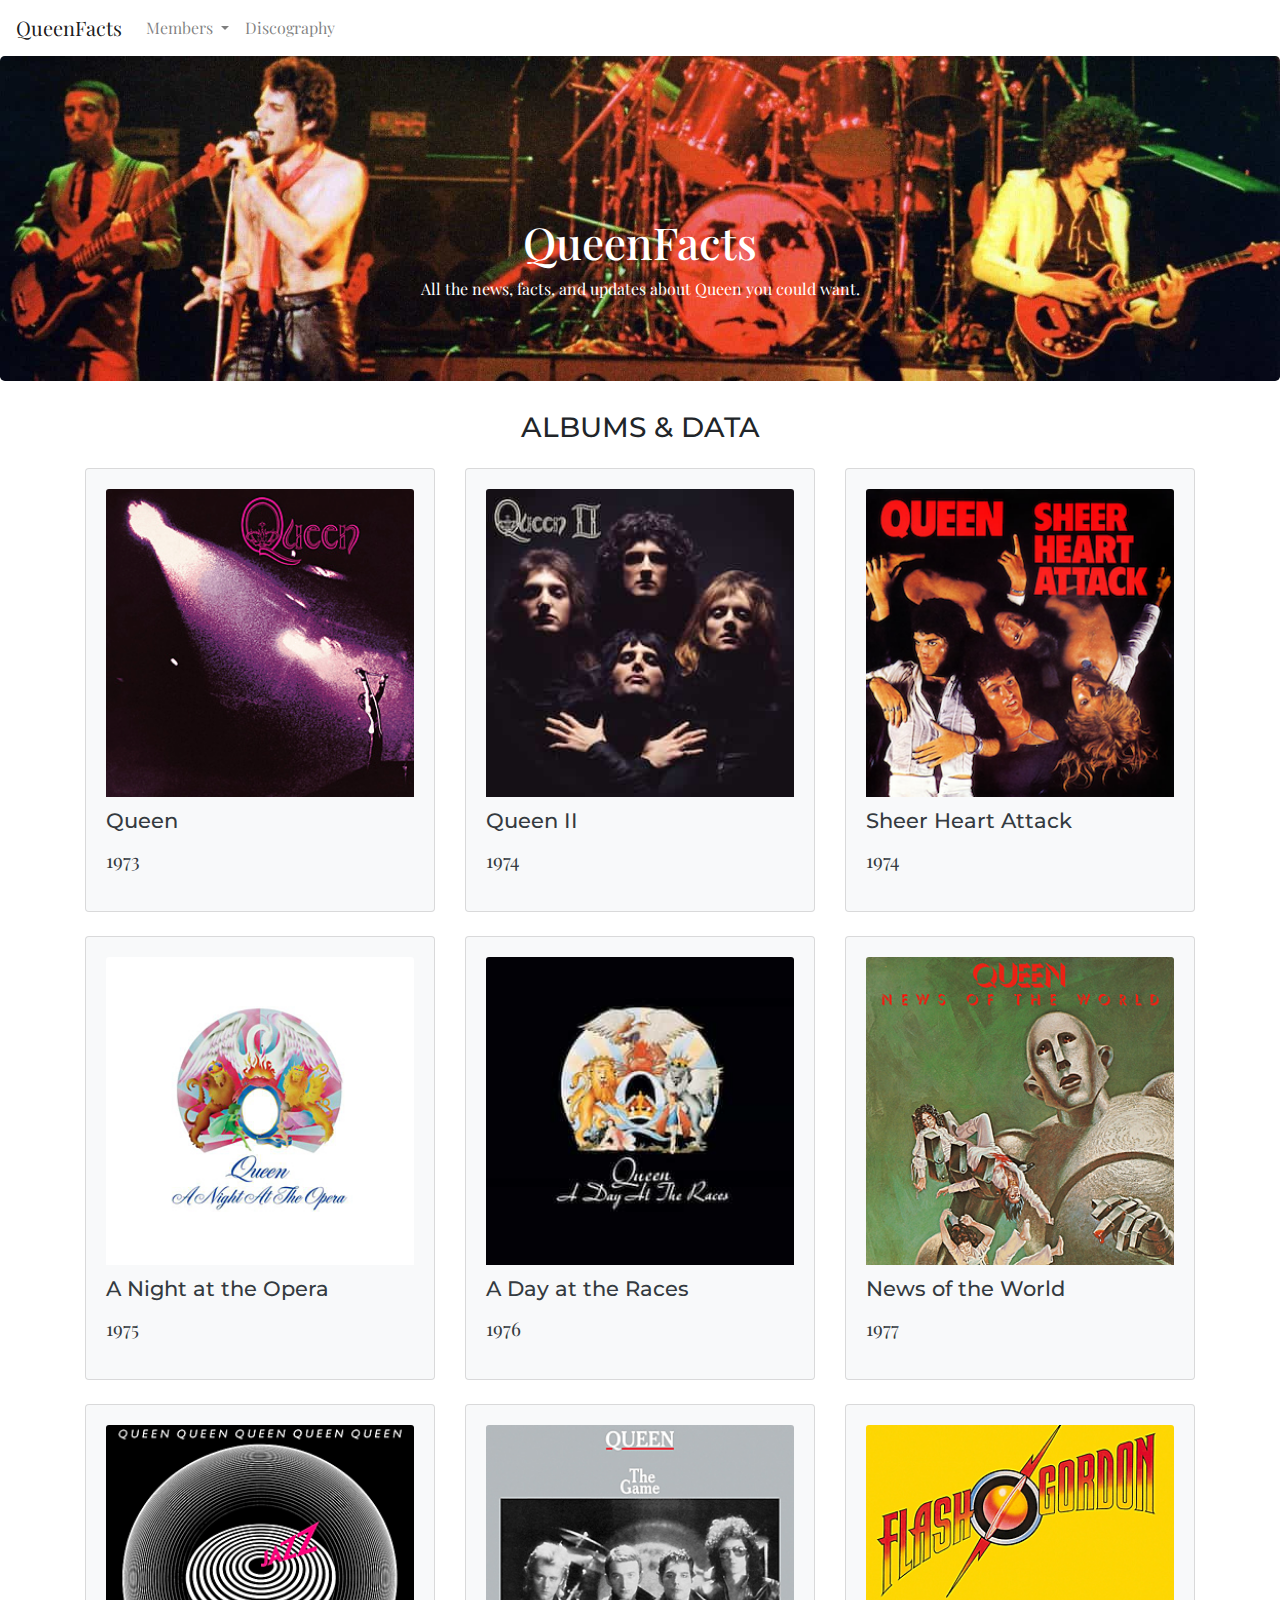
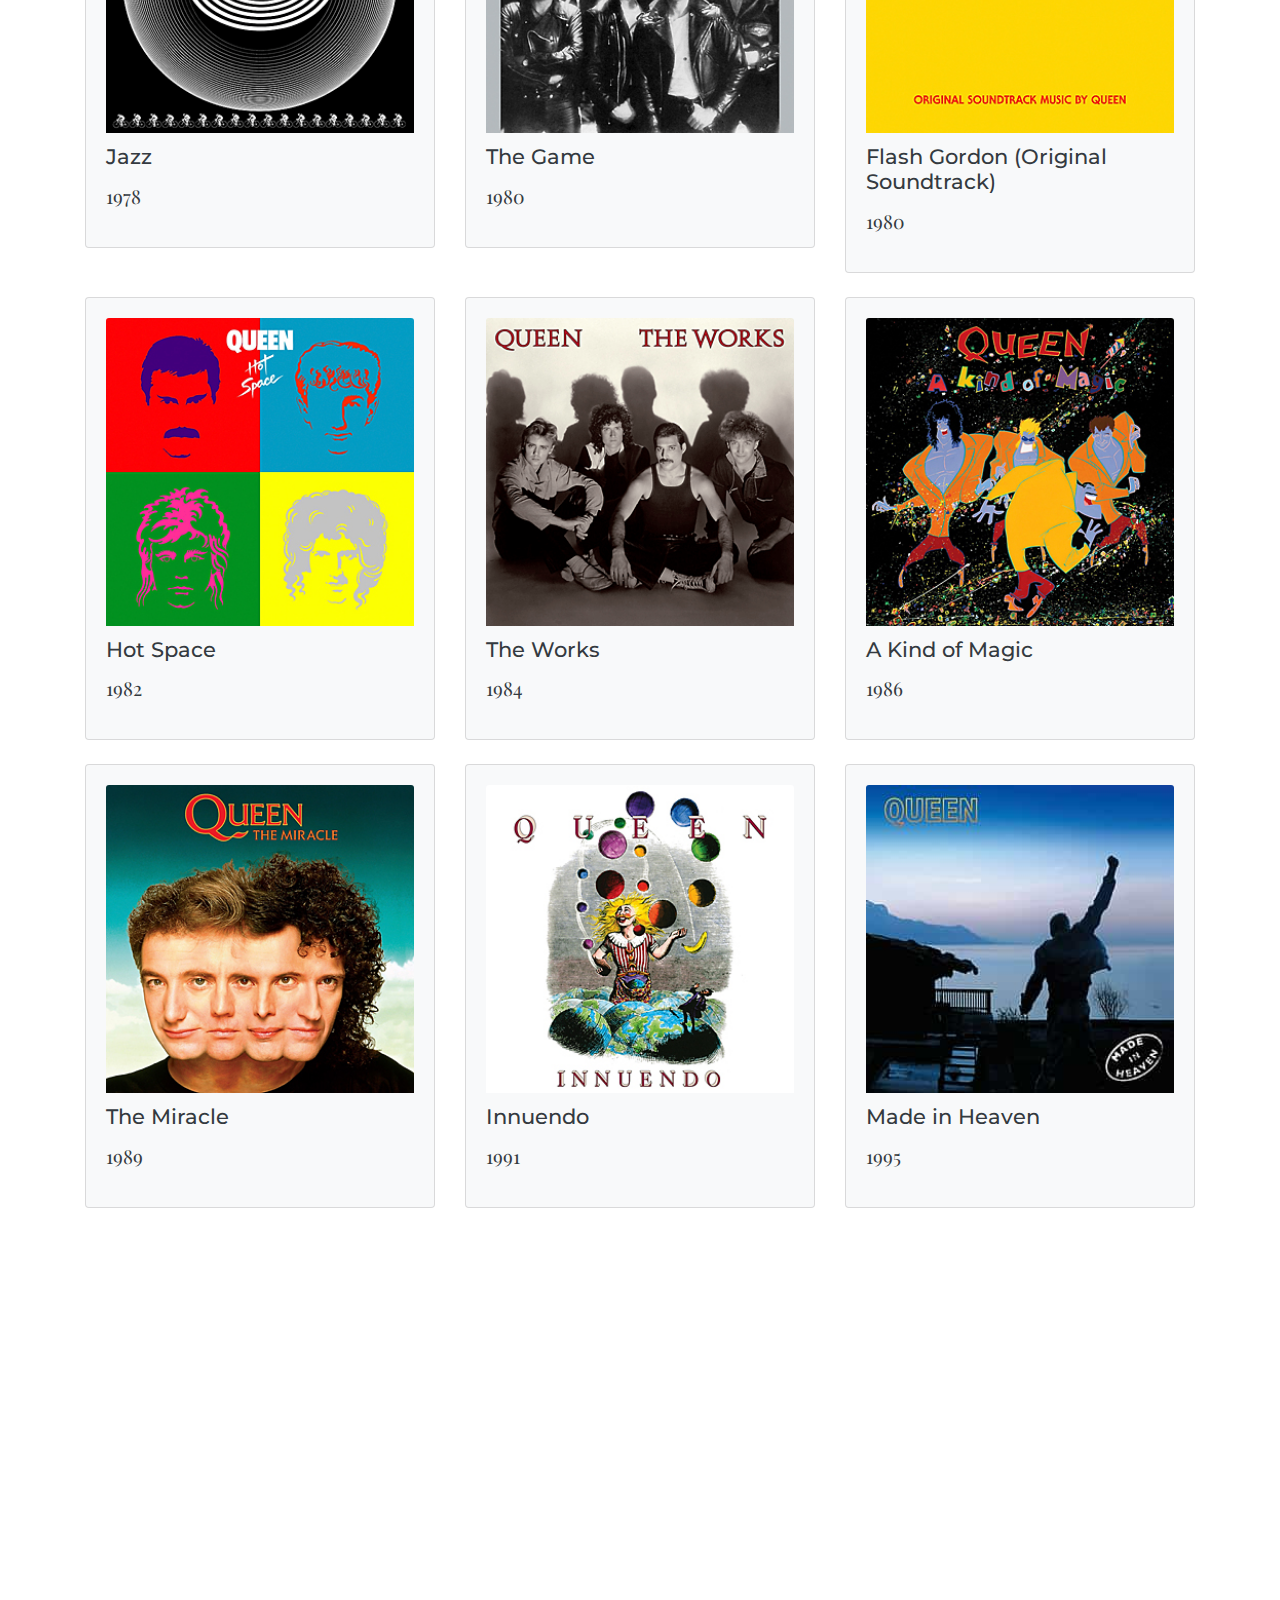
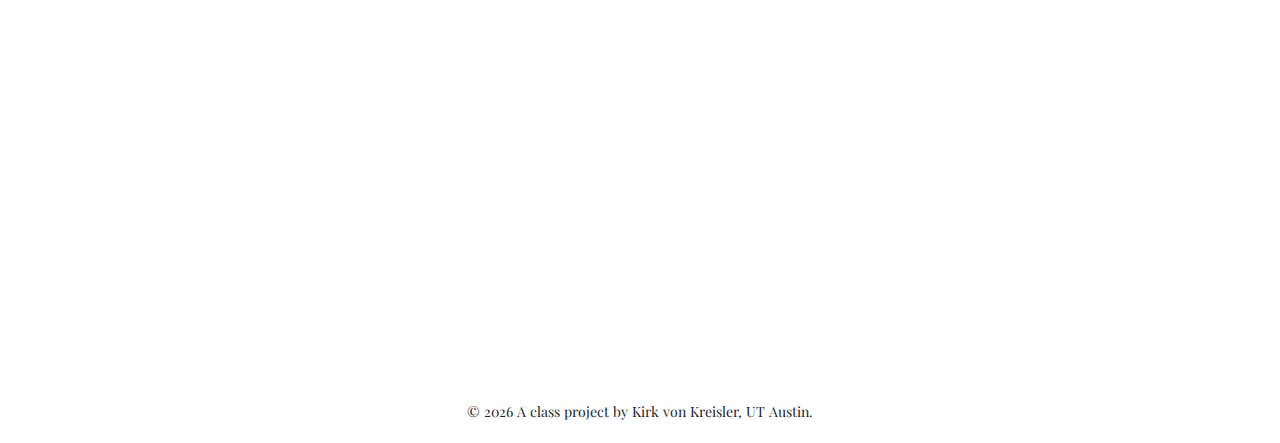
==== commit 9a55bb94: "css updates" ====
--- a/docs/discography.html
+++ b/docs/discography.html
@@ -3,7 +3,7 @@
   <!-- A Intro to Coding for Journalists class project -->
   <head>
     <title>QueenFacts | Discography</title>
-    <meta name="description" content="All of Queen's studio albums.">
+    <meta name="description" content="All of Queen's studio albums and data on their success.">
     <meta charset="utf-8">
     <meta http-equiv="X-UA-Compatible" content="IE=edge"/>
     <meta name="viewport" content="width=device-width, initial-scale=1, maximum-scale=1">
@@ -38,15 +38,12 @@
       <li class="nav-item">
          <a class="nav-link" href="discography.html">Discography</a>
       </li>
-      <li class="nav-item">
-         <a class="nav-link" href="data.html">Data</a>
-      </li>
     </ul>
   </div>
 </nav>
     <div class="jumbotron banner text-center">
   <h1 class="jumbotron-title">QueenFacts</h1>
-  <p>All the news and facts about Queen you could want.</p>
+  <p>All the news, facts, and updates about Queen you could want.</p>
   <p></p>
 </div>
 
@@ -54,7 +51,7 @@
   <div class="container">
     <div class="row">
       <div class="col text-center mb-3">
-        <h3>ALBUMS</h3>
+        <h3>ALBUMS & DATA</h3>
       </div>
     </div>
     <div class="row">
@@ -63,8 +60,8 @@
         <div class="card bg-light mb-4">
           <div class="card-body text-dark">
             <img src="img/img-queen/discs/Queen_Queen.png" alt="Queen" class="card-img-top mb-2">
-            <h5 class="card-title">Queen</h5>
-            <p class="card-text">1973</p>
+            <h5 class="card-title mt-1">Queen</h5>
+            <p class="card-text-2">1973</p>
           </div>
         </div>
       </div>
@@ -73,8 +70,8 @@
         <div class="card bg-light mb-4">
           <div class="card-body text-dark">
             <img src="img/img-queen/discs/Queen_Queen_II.jpg" alt="Queen II" class="card-img-top mb-2">
-            <h5 class="card-title">Queen II</h5>
-            <p class="card-text">1974</p>
+            <h5 class="card-title mt-1">Queen II</h5>
+            <p class="card-text-2">1974</p>
           </div>
         </div>
       </div>
@@ -83,8 +80,8 @@
         <div class="card bg-light mb-4">
           <div class="card-body text-dark">
             <img src="img/img-queen/discs/Queen_Sheer_Heart_Attack.png" alt="Sheer Heart Attack" class="card-img-top mb-2">
-            <h5 class="card-title">Sheer Heart Attack</h5>
-            <p class="card-text">1974</p>
+            <h5 class="card-title mt-1">Sheer Heart Attack</h5>
+            <p class="card-text-2">1974</p>
           </div>
         </div>
       </div>
@@ -93,8 +90,8 @@
         <div class="card bg-light mb-4">
           <div class="card-body text-dark">
             <img src="img/img-queen/discs/Queen_A_Night_At_The_Opera.png" alt="A Night at the Opera" class="card-img-top mb-2">
-            <h5 class="card-title">A Night at the Opera</h5>
-            <p class="card-text">1975</p>
+            <h5 class="card-title mt-1">A Night at the Opera</h5>
+            <p class="card-text-2">1975</p>
           </div>
         </div>
       </div>
@@ -103,8 +100,8 @@
         <div class="card bg-light mb-4">
           <div class="card-body text-dark">
             <img src="img/img-queen/discs/Queen_A_Day_at_the_Races.jpg" alt="A Day at the Races" class="card-img-top mb-2">
-            <h5 class="card-title">A Day at the Races</h5>
-            <p class="card-text">1976</p>
+            <h5 class="card-title mt-1">A Day at the Races</h5>
+            <p class="card-text-2">1976</p>
           </div>
         </div>
       </div>
@@ -113,8 +110,8 @@
         <div class="card bg-light mb-4">
           <div class="card-body text-dark">
             <img src="img/img-queen/discs/Queen_News_Of_The_World.png" alt="News of the World" class="card-img-top mb-2">
-            <h5 class="card-title">News of the World</h5>
-            <p class="card-text">1977</p>
+            <h5 class="card-title mt-1">News of the World</h5>
+            <p class="card-text-2">1977</p>
           </div>
         </div>
       </div>
@@ -123,8 +120,8 @@
         <div class="card bg-light mb-4">
           <div class="card-body text-dark">
             <img src="img/img-queen/discs/Queen_Jazz.png" alt="Jazz" class="card-img-top mb-2">
-            <h5 class="card-title">Jazz</h5>
-            <p class="card-text">1978</p>
+            <h5 class="card-title mt-1">Jazz</h5>
+            <p class="card-text-2">1978</p>
           </div>
         </div>
       </div>
@@ -133,8 +130,8 @@
         <div class="card bg-light mb-4">
           <div class="card-body text-dark">
             <img src="img/img-queen/discs/Queen_The_Game.png" alt="The Game" class="card-img-top mb-2">
-            <h5 class="card-title">The Game</h5>
-            <p class="card-text">1980</p>
+            <h5 class="card-title mt-1">The Game</h5>
+            <p class="card-text-2">1980</p>
           </div>
         </div>
       </div>
@@ -143,8 +140,8 @@
         <div class="card bg-light mb-4">
           <div class="card-body text-dark">
             <img src="img/img-queen/discs/Queen_Flash_Gordon.png" alt="Flash Gordon (Original Soundtrack)" class="card-img-top mb-2">
-            <h5 class="card-title">Flash Gordon (Original Soundtrack)</h5>
-            <p class="card-text">1980</p>
+            <h5 class="card-title mt-1">Flash Gordon (Original Soundtrack)</h5>
+            <p class="card-text-2">1980</p>
           </div>
         </div>
       </div>
@@ -153,8 +150,8 @@
         <div class="card bg-light mb-4">
           <div class="card-body text-dark">
             <img src="img/img-queen/discs/Queen_Hot_Space.png" alt="Hot Space" class="card-img-top mb-2">
-            <h5 class="card-title">Hot Space</h5>
-            <p class="card-text">1982</p>
+            <h5 class="card-title mt-1">Hot Space</h5>
+            <p class="card-text-2">1982</p>
           </div>
         </div>
       </div>
@@ -163,8 +160,8 @@
         <div class="card bg-light mb-4">
           <div class="card-body text-dark">
             <img src="img/img-queen/discs/Queen_The_Works.png" alt="The Works" class="card-img-top mb-2">
-            <h5 class="card-title">The Works</h5>
-            <p class="card-text">1984</p>
+            <h5 class="card-title mt-1">The Works</h5>
+            <p class="card-text-2">1984</p>
           </div>
         </div>
       </div>
@@ -173,8 +170,8 @@
         <div class="card bg-light mb-4">
           <div class="card-body text-dark">
             <img src="img/img-queen/discs/Queen_A_Kind_Of_Magic.png" alt="A Kind of Magic" class="card-img-top mb-2">
-            <h5 class="card-title">A Kind of Magic</h5>
-            <p class="card-text">1986</p>
+            <h5 class="card-title mt-1">A Kind of Magic</h5>
+            <p class="card-text-2">1986</p>
           </div>
         </div>
       </div>
@@ -183,8 +180,8 @@
         <div class="card bg-light mb-4">
           <div class="card-body text-dark">
             <img src="img/img-queen/discs/Queen_The_Miracle.png" alt="The Miracle" class="card-img-top mb-2">
-            <h5 class="card-title">The Miracle</h5>
-            <p class="card-text">1989</p>
+            <h5 class="card-title mt-1">The Miracle</h5>
+            <p class="card-text-2">1989</p>
           </div>
         </div>
       </div>
@@ -193,8 +190,8 @@
         <div class="card bg-light mb-4">
           <div class="card-body text-dark">
             <img src="img/img-queen/discs/Queen_Innuendo.png" alt="Innuendo" class="card-img-top mb-2">
-            <h5 class="card-title">Innuendo</h5>
-            <p class="card-text">1991</p>
+            <h5 class="card-title mt-1">Innuendo</h5>
+            <p class="card-text-2">1991</p>
           </div>
         </div>
       </div>
@@ -203,18 +200,24 @@
         <div class="card bg-light mb-4">
           <div class="card-body text-dark">
             <img src="img/img-queen/discs/Queen_Made_in_Heaven.jpg" alt="Made in Heaven" class="card-img-top mb-2">
-            <h5 class="card-title">Made in Heaven</h5>
-            <p class="card-text">1995</p>
-          </div>
-        </div>
-      </div>
-      
+            <h5 class="card-title mt-1">Made in Heaven</h5>
+            <p class="card-text-2">1995</p>
+          </div>
+        </div>
+      </div>
+      
+    </div>
+      <div class="container">
+    <div class="row mx-1">
+      <iframe title="Queen Songs by Weeks on Billboard Top 100" aria-label="Bar Chart" id="datawrapper-chart-j0GuU" src="https://datawrapper.dwcdn.net/j0GuU/1/" scrolling="no" frameborder="0" style="width: 0; min-width: 100% !important; border: none;" height="757"></iframe><script type="text/javascript">!function(){"use strict";window.addEventListener("message",(function(a){if(void 0!==a.data["datawrapper-height"])for(var e in a.data["datawrapper-height"]){var t=document.getElementById("datawrapper-chart-"+e)||document.querySelector("iframe[src*='"+e+"']");t&&(t.style.height=a.data["datawrapper-height"][e]+"px")}}))}();
+      </script>
     </div>
   </div>
+  </div>
 
 
     <footer>
-<p id="legal" class="footer center-block text-center">
+<p id="legal" class="footer center-block text-center mt-2">
   <small>&copy; <span class="copyright-year"></span>
   A class project by Kirk von Kreisler, UT Austin.
 </p>
--- a/docs/css/main.css
+++ b/docs/css/main.css
@@ -3,5 +3,5 @@
  * Copyright 2011-2020 The Bootstrap Authors
  * Copyright 2011-2020 Twitter, Inc.
  * Licensed under MIT (https://github.com/twbs/bootstrap/blob/main/LICENSE)
- */:root{--blue:#007bff;--indigo:#6610f2;--purple:#6f42c1;--pink:#e83e8c;--red:#dc3545;--orange:#fd7e14;--yellow:#ffc107;--green:#28a745;--teal:#20c997;--cyan:#17a2b8;--white:#fff;--gray:#6c757d;--gray-dark:#343a40;--primary:#007bff;--secondary:#6c757d;--success:#28a745;--info:#17a2b8;--warning:#ffc107;--danger:#dc3545;--light:#f8f9fa;--dark:#343a40;--breakpoint-xs:0;--breakpoint-sm:576px;--breakpoint-md:768px;--breakpoint-lg:992px;--breakpoint-xl:1200px;--font-family-sans-serif:-apple-system,BlinkMacSystemFont,"Segoe UI",Roboto,"Helvetica Neue",Arial,"Noto Sans",sans-serif,"Apple Color Emoji","Segoe UI Emoji","Segoe UI Symbol","Noto Color Emoji";--font-family-monospace:SFMono-Regular,Menlo,Monaco,Consolas,"Liberation Mono","Courier New",monospace}*,:after,:before{box-sizing:border-box}html{font-family:sans-serif;line-height:1.15;-webkit-text-size-adjust:100%;-webkit-tap-highlight-color:rgba(0,0,0,0)}article,aside,figcaption,figure,footer,header,hgroup,main,nav,section{display:block}body{margin:0;font-family:-apple-system,BlinkMacSystemFont,Segoe UI,Roboto,Helvetica Neue,Arial,Noto Sans,sans-serif,Apple Color Emoji,Segoe UI Emoji,Segoe UI Symbol,Noto Color Emoji;font-size:1rem;font-weight:400;line-height:1.5;color:#212529;text-align:left;background-color:#fff}[tabindex="-1"]:focus:not(:focus-visible){outline:0!important}hr{box-sizing:content-box;height:0;overflow:visible}h1,h2,h3,h4,h5,h6{margin-top:0;margin-bottom:.5rem}p{margin-top:0;margin-bottom:1rem}abbr[data-original-title],abbr[title]{text-decoration:underline;-webkit-text-decoration:underline dotted;-moz-text-decoration:underline dotted;text-decoration:underline dotted;cursor:help;border-bottom:0;-webkit-text-decoration-skip-ink:none;text-decoration-skip-ink:none}address{font-style:normal;line-height:inherit}address,dl,ol,ul{margin-bottom:1rem}dl,ol,ul{margin-top:0}ol ol,ol ul,ul ol,ul ul{margin-bottom:0}dt{font-weight:700}dd{margin-bottom:.5rem;margin-left:0}blockquote{margin:0 0 1rem}b,strong{font-weight:bolder}small{font-size:80%}sub,sup{position:relative;font-size:75%;line-height:0;vertical-align:baseline}sub{bottom:-.25em}sup{top:-.5em}a{color:#007bff;text-decoration:none;background-color:transparent}a:hover{color:#0056b3;text-decoration:underline}a:not([href]):not([class]){color:inherit;text-decoration:none}a:not([href]):not([class]):hover{color:inherit;text-decoration:none}code,kbd,pre,samp{font-family:SFMono-Regular,Menlo,Monaco,Consolas,Liberation Mono,Courier New,monospace;font-size:1em}pre{margin-top:0;margin-bottom:1rem;overflow:auto;-ms-overflow-style:scrollbar}figure{margin:0 0 1rem}img{border-style:none}img,svg{vertical-align:middle}svg{overflow:hidden}table{border-collapse:collapse}caption{padding-top:.75rem;padding-bottom:.75rem;color:#6c757d;text-align:left;caption-side:bottom}th{text-align:inherit}label{display:inline-block;margin-bottom:.5rem}button{border-radius:0}button:focus{outline:1px dotted;outline:5px auto -webkit-focus-ring-color}button,input,optgroup,select,textarea{margin:0;font-family:inherit;font-size:inherit;line-height:inherit}button,input{overflow:visible}button,select{text-transform:none}[role=button]{cursor:pointer}select{word-wrap:normal}[type=button],[type=reset],[type=submit],button{-webkit-appearance:button}[type=button]:not(:disabled),[type=reset]:not(:disabled),[type=submit]:not(:disabled),button:not(:disabled){cursor:pointer}[type=button]::-moz-focus-inner,[type=reset]::-moz-focus-inner,[type=submit]::-moz-focus-inner,button::-moz-focus-inner{padding:0;border-style:none}input[type=checkbox],input[type=radio]{box-sizing:border-box;padding:0}textarea{overflow:auto;resize:vertical}fieldset{min-width:0;padding:0;margin:0;border:0}legend{display:block;width:100%;max-width:100%;padding:0;margin-bottom:.5rem;font-size:1.5rem;line-height:inherit;color:inherit;white-space:normal}progress{vertical-align:baseline}[type=number]::-webkit-inner-spin-button,[type=number]::-webkit-outer-spin-button{height:auto}[type=search]{outline-offset:-2px;-webkit-appearance:none}[type=search]::-webkit-search-decoration{-webkit-appearance:none}::-webkit-file-upload-button{font:inherit;-webkit-appearance:button}output{display:inline-block}summary{display:list-item;cursor:pointer}template{display:none}[hidden]{display:none!important}.h1,.h2,.h3,.h4,.h5,.h6,h1,h2,h3,h4,h5,h6{margin-bottom:.5rem;font-weight:500;line-height:1.2}.h1,h1{font-size:2.5rem}.h2,h2{font-size:2rem}.h3,h3{font-size:1.75rem}.h4,h4{font-size:1.5rem}.h5,h5{font-size:1.25rem}.h6,h6{font-size:1rem}.lead{font-size:1.25rem;font-weight:300}.display-1{font-size:6rem}.display-1,.display-2{font-weight:300;line-height:1.2}.display-2{font-size:5.5rem}.display-3{font-size:4.5rem}.display-3,.display-4{font-weight:300;line-height:1.2}.display-4{font-size:3.5rem}hr{margin-top:1rem;margin-bottom:1rem;border:0;border-top:1px solid rgba(0,0,0,.1)}.small,small{font-size:80%;font-weight:400}.mark,mark{padding:.2em;background-color:#fcf8e3}.list-inline,.list-unstyled{padding-left:0;list-style:none}.list-inline-item{display:inline-block}.list-inline-item:not(:last-child){margin-right:.5rem}.initialism{font-size:90%;text-transform:uppercase}.blockquote{margin-bottom:1rem;font-size:1.25rem}.blockquote-footer{display:block;font-size:80%;color:#6c757d}.blockquote-footer:before{content:"\2014\00A0"}.img-fluid,.img-thumbnail{max-width:100%;height:auto}.img-thumbnail{padding:.25rem;background-color:#fff;border:1px solid #dee2e6;border-radius:.25rem}.figure{display:inline-block}.figure-img{margin-bottom:.5rem;line-height:1}.figure-caption{font-size:90%;color:#6c757d}code{font-size:87.5%;color:#e83e8c;word-wrap:break-word}a>code{color:inherit}kbd{padding:.2rem .4rem;font-size:87.5%;color:#fff;background-color:#212529;border-radius:.2rem}kbd kbd{padding:0;font-size:100%;font-weight:700}pre{display:block;font-size:87.5%;color:#212529}pre code{font-size:inherit;color:inherit;word-break:normal}.pre-scrollable{max-height:340px;overflow-y:scroll}.container,.container-fluid,.container-lg,.container-md,.container-sm,.container-xl{width:100%;padding-right:15px;padding-left:15px;margin-right:auto;margin-left:auto}@media (min-width:576px){.container,.container-sm{max-width:540px}}@media (min-width:768px){.container,.container-md,.container-sm{max-width:720px}}@media (min-width:992px){.container,.container-lg,.container-md,.container-sm{max-width:960px}}@media (min-width:1200px){.container,.container-lg,.container-md,.container-sm,.container-xl{max-width:1140px}}.row{display:-webkit-flex;display:-ms-flexbox;display:flex;-webkit-flex-wrap:wrap;-ms-flex-wrap:wrap;flex-wrap:wrap;margin-right:-15px;margin-left:-15px}.no-gutters{margin-right:0;margin-left:0}.no-gutters>.col,.no-gutters>[class*=col-]{padding-right:0;padding-left:0}.col,.col-1,.col-2,.col-3,.col-4,.col-5,.col-6,.col-7,.col-8,.col-9,.col-10,.col-11,.col-12,.col-auto,.col-lg,.col-lg-1,.col-lg-2,.col-lg-3,.col-lg-4,.col-lg-5,.col-lg-6,.col-lg-7,.col-lg-8,.col-lg-9,.col-lg-10,.col-lg-11,.col-lg-12,.col-lg-auto,.col-md,.col-md-1,.col-md-2,.col-md-3,.col-md-4,.col-md-5,.col-md-6,.col-md-7,.col-md-8,.col-md-9,.col-md-10,.col-md-11,.col-md-12,.col-md-auto,.col-sm,.col-sm-1,.col-sm-2,.col-sm-3,.col-sm-4,.col-sm-5,.col-sm-6,.col-sm-7,.col-sm-8,.col-sm-9,.col-sm-10,.col-sm-11,.col-sm-12,.col-sm-auto,.col-xl,.col-xl-1,.col-xl-2,.col-xl-3,.col-xl-4,.col-xl-5,.col-xl-6,.col-xl-7,.col-xl-8,.col-xl-9,.col-xl-10,.col-xl-11,.col-xl-12,.col-xl-auto{position:relative;width:100%;padding-right:15px;padding-left:15px}.col{-webkit-flex-basis:0;-ms-flex-preferred-size:0;flex-basis:0;-webkit-flex-grow:1;-ms-flex-positive:1;flex-grow:1;max-width:100%}.row-cols-1>*{-webkit-flex:0 0 100%;-ms-flex:0 0 100%;flex:0 0 100%;max-width:100%}.row-cols-2>*{-webkit-flex:0 0 50%;-ms-flex:0 0 50%;flex:0 0 50%;max-width:50%}.row-cols-3>*{-webkit-flex:0 0 33.33333%;-ms-flex:0 0 33.33333%;flex:0 0 33.33333%;max-width:33.33333%}.row-cols-4>*{-webkit-flex:0 0 25%;-ms-flex:0 0 25%;flex:0 0 25%;max-width:25%}.row-cols-5>*{-webkit-flex:0 0 20%;-ms-flex:0 0 20%;flex:0 0 20%;max-width:20%}.row-cols-6>*{-webkit-flex:0 0 16.66667%;-ms-flex:0 0 16.66667%;flex:0 0 16.66667%;max-width:16.66667%}.col-auto{-webkit-flex:0 0 auto;-ms-flex:0 0 auto;flex:0 0 auto;width:auto;max-width:100%}.col-1{-webkit-flex:0 0 8.33333%;-ms-flex:0 0 8.33333%;flex:0 0 8.33333%;max-width:8.33333%}.col-2{-webkit-flex:0 0 16.66667%;-ms-flex:0 0 16.66667%;flex:0 0 16.66667%;max-width:16.66667%}.col-3{-webkit-flex:0 0 25%;-ms-flex:0 0 25%;flex:0 0 25%;max-width:25%}.col-4{-webkit-flex:0 0 33.33333%;-ms-flex:0 0 33.33333%;flex:0 0 33.33333%;max-width:33.33333%}.col-5{-webkit-flex:0 0 41.66667%;-ms-flex:0 0 41.66667%;flex:0 0 41.66667%;max-width:41.66667%}.col-6{-webkit-flex:0 0 50%;-ms-flex:0 0 50%;flex:0 0 50%;max-width:50%}.col-7{-webkit-flex:0 0 58.33333%;-ms-flex:0 0 58.33333%;flex:0 0 58.33333%;max-width:58.33333%}.col-8{-webkit-flex:0 0 66.66667%;-ms-flex:0 0 66.66667%;flex:0 0 66.66667%;max-width:66.66667%}.col-9{-webkit-flex:0 0 75%;-ms-flex:0 0 75%;flex:0 0 75%;max-width:75%}.col-10{-webkit-flex:0 0 83.33333%;-ms-flex:0 0 83.33333%;flex:0 0 83.33333%;max-width:83.33333%}.col-11{-webkit-flex:0 0 91.66667%;-ms-flex:0 0 91.66667%;flex:0 0 91.66667%;max-width:91.66667%}.col-12{-webkit-flex:0 0 100%;-ms-flex:0 0 100%;flex:0 0 100%;max-width:100%}.order-first{-webkit-order:-1;-ms-flex-order:-1;order:-1}.order-last{-webkit-order:13;-ms-flex-order:13;order:13}.order-0{-webkit-order:0;-ms-flex-order:0;order:0}.order-1{-webkit-order:1;-ms-flex-order:1;order:1}.order-2{-webkit-order:2;-ms-flex-order:2;order:2}.order-3{-webkit-order:3;-ms-flex-order:3;order:3}.order-4{-webkit-order:4;-ms-flex-order:4;order:4}.order-5{-webkit-order:5;-ms-flex-order:5;order:5}.order-6{-webkit-order:6;-ms-flex-order:6;order:6}.order-7{-webkit-order:7;-ms-flex-order:7;order:7}.order-8{-webkit-order:8;-ms-flex-order:8;order:8}.order-9{-webkit-order:9;-ms-flex-order:9;order:9}.order-10{-webkit-order:10;-ms-flex-order:10;order:10}.order-11{-webkit-order:11;-ms-flex-order:11;order:11}.order-12{-webkit-order:12;-ms-flex-order:12;order:12}.offset-1{margin-left:8.33333%}.offset-2{margin-left:16.66667%}.offset-3{margin-left:25%}.offset-4{margin-left:33.33333%}.offset-5{margin-left:41.66667%}.offset-6{margin-left:50%}.offset-7{margin-left:58.33333%}.offset-8{margin-left:66.66667%}.offset-9{margin-left:75%}.offset-10{margin-left:83.33333%}.offset-11{margin-left:91.66667%}@media (min-width:576px){.col-sm{-webkit-flex-basis:0;-ms-flex-preferred-size:0;flex-basis:0;-webkit-flex-grow:1;-ms-flex-positive:1;flex-grow:1;max-width:100%}.row-cols-sm-1>*{-webkit-flex:0 0 100%;-ms-flex:0 0 100%;flex:0 0 100%;max-width:100%}.row-cols-sm-2>*{-webkit-flex:0 0 50%;-ms-flex:0 0 50%;flex:0 0 50%;max-width:50%}.row-cols-sm-3>*{-webkit-flex:0 0 33.33333%;-ms-flex:0 0 33.33333%;flex:0 0 33.33333%;max-width:33.33333%}.row-cols-sm-4>*{-webkit-flex:0 0 25%;-ms-flex:0 0 25%;flex:0 0 25%;max-width:25%}.row-cols-sm-5>*{-webkit-flex:0 0 20%;-ms-flex:0 0 20%;flex:0 0 20%;max-width:20%}.row-cols-sm-6>*{-webkit-flex:0 0 16.66667%;-ms-flex:0 0 16.66667%;flex:0 0 16.66667%;max-width:16.66667%}.col-sm-auto{-webkit-flex:0 0 auto;-ms-flex:0 0 auto;flex:0 0 auto;width:auto;max-width:100%}.col-sm-1{-webkit-flex:0 0 8.33333%;-ms-flex:0 0 8.33333%;flex:0 0 8.33333%;max-width:8.33333%}.col-sm-2{-webkit-flex:0 0 16.66667%;-ms-flex:0 0 16.66667%;flex:0 0 16.66667%;max-width:16.66667%}.col-sm-3{-webkit-flex:0 0 25%;-ms-flex:0 0 25%;flex:0 0 25%;max-width:25%}.col-sm-4{-webkit-flex:0 0 33.33333%;-ms-flex:0 0 33.33333%;flex:0 0 33.33333%;max-width:33.33333%}.col-sm-5{-webkit-flex:0 0 41.66667%;-ms-flex:0 0 41.66667%;flex:0 0 41.66667%;max-width:41.66667%}.col-sm-6{-webkit-flex:0 0 50%;-ms-flex:0 0 50%;flex:0 0 50%;max-width:50%}.col-sm-7{-webkit-flex:0 0 58.33333%;-ms-flex:0 0 58.33333%;flex:0 0 58.33333%;max-width:58.33333%}.col-sm-8{-webkit-flex:0 0 66.66667%;-ms-flex:0 0 66.66667%;flex:0 0 66.66667%;max-width:66.66667%}.col-sm-9{-webkit-flex:0 0 75%;-ms-flex:0 0 75%;flex:0 0 75%;max-width:75%}.col-sm-10{-webkit-flex:0 0 83.33333%;-ms-flex:0 0 83.33333%;flex:0 0 83.33333%;max-width:83.33333%}.col-sm-11{-webkit-flex:0 0 91.66667%;-ms-flex:0 0 91.66667%;flex:0 0 91.66667%;max-width:91.66667%}.col-sm-12{-webkit-flex:0 0 100%;-ms-flex:0 0 100%;flex:0 0 100%;max-width:100%}.order-sm-first{-webkit-order:-1;-ms-flex-order:-1;order:-1}.order-sm-last{-webkit-order:13;-ms-flex-order:13;order:13}.order-sm-0{-webkit-order:0;-ms-flex-order:0;order:0}.order-sm-1{-webkit-order:1;-ms-flex-order:1;order:1}.order-sm-2{-webkit-order:2;-ms-flex-order:2;order:2}.order-sm-3{-webkit-order:3;-ms-flex-order:3;order:3}.order-sm-4{-webkit-order:4;-ms-flex-order:4;order:4}.order-sm-5{-webkit-order:5;-ms-flex-order:5;order:5}.order-sm-6{-webkit-order:6;-ms-flex-order:6;order:6}.order-sm-7{-webkit-order:7;-ms-flex-order:7;order:7}.order-sm-8{-webkit-order:8;-ms-flex-order:8;order:8}.order-sm-9{-webkit-order:9;-ms-flex-order:9;order:9}.order-sm-10{-webkit-order:10;-ms-flex-order:10;order:10}.order-sm-11{-webkit-order:11;-ms-flex-order:11;order:11}.order-sm-12{-webkit-order:12;-ms-flex-order:12;order:12}.offset-sm-0{margin-left:0}.offset-sm-1{margin-left:8.33333%}.offset-sm-2{margin-left:16.66667%}.offset-sm-3{margin-left:25%}.offset-sm-4{margin-left:33.33333%}.offset-sm-5{margin-left:41.66667%}.offset-sm-6{margin-left:50%}.offset-sm-7{margin-left:58.33333%}.offset-sm-8{margin-left:66.66667%}.offset-sm-9{margin-left:75%}.offset-sm-10{margin-left:83.33333%}.offset-sm-11{margin-left:91.66667%}}@media (min-width:768px){.col-md{-webkit-flex-basis:0;-ms-flex-preferred-size:0;flex-basis:0;-webkit-flex-grow:1;-ms-flex-positive:1;flex-grow:1;max-width:100%}.row-cols-md-1>*{-webkit-flex:0 0 100%;-ms-flex:0 0 100%;flex:0 0 100%;max-width:100%}.row-cols-md-2>*{-webkit-flex:0 0 50%;-ms-flex:0 0 50%;flex:0 0 50%;max-width:50%}.row-cols-md-3>*{-webkit-flex:0 0 33.33333%;-ms-flex:0 0 33.33333%;flex:0 0 33.33333%;max-width:33.33333%}.row-cols-md-4>*{-webkit-flex:0 0 25%;-ms-flex:0 0 25%;flex:0 0 25%;max-width:25%}.row-cols-md-5>*{-webkit-flex:0 0 20%;-ms-flex:0 0 20%;flex:0 0 20%;max-width:20%}.row-cols-md-6>*{-webkit-flex:0 0 16.66667%;-ms-flex:0 0 16.66667%;flex:0 0 16.66667%;max-width:16.66667%}.col-md-auto{-webkit-flex:0 0 auto;-ms-flex:0 0 auto;flex:0 0 auto;width:auto;max-width:100%}.col-md-1{-webkit-flex:0 0 8.33333%;-ms-flex:0 0 8.33333%;flex:0 0 8.33333%;max-width:8.33333%}.col-md-2{-webkit-flex:0 0 16.66667%;-ms-flex:0 0 16.66667%;flex:0 0 16.66667%;max-width:16.66667%}.col-md-3{-webkit-flex:0 0 25%;-ms-flex:0 0 25%;flex:0 0 25%;max-width:25%}.col-md-4{-webkit-flex:0 0 33.33333%;-ms-flex:0 0 33.33333%;flex:0 0 33.33333%;max-width:33.33333%}.col-md-5{-webkit-flex:0 0 41.66667%;-ms-flex:0 0 41.66667%;flex:0 0 41.66667%;max-width:41.66667%}.col-md-6{-webkit-flex:0 0 50%;-ms-flex:0 0 50%;flex:0 0 50%;max-width:50%}.col-md-7{-webkit-flex:0 0 58.33333%;-ms-flex:0 0 58.33333%;flex:0 0 58.33333%;max-width:58.33333%}.col-md-8{-webkit-flex:0 0 66.66667%;-ms-flex:0 0 66.66667%;flex:0 0 66.66667%;max-width:66.66667%}.col-md-9{-webkit-flex:0 0 75%;-ms-flex:0 0 75%;flex:0 0 75%;max-width:75%}.col-md-10{-webkit-flex:0 0 83.33333%;-ms-flex:0 0 83.33333%;flex:0 0 83.33333%;max-width:83.33333%}.col-md-11{-webkit-flex:0 0 91.66667%;-ms-flex:0 0 91.66667%;flex:0 0 91.66667%;max-width:91.66667%}.col-md-12{-webkit-flex:0 0 100%;-ms-flex:0 0 100%;flex:0 0 100%;max-width:100%}.order-md-first{-webkit-order:-1;-ms-flex-order:-1;order:-1}.order-md-last{-webkit-order:13;-ms-flex-order:13;order:13}.order-md-0{-webkit-order:0;-ms-flex-order:0;order:0}.order-md-1{-webkit-order:1;-ms-flex-order:1;order:1}.order-md-2{-webkit-order:2;-ms-flex-order:2;order:2}.order-md-3{-webkit-order:3;-ms-flex-order:3;order:3}.order-md-4{-webkit-order:4;-ms-flex-order:4;order:4}.order-md-5{-webkit-order:5;-ms-flex-order:5;order:5}.order-md-6{-webkit-order:6;-ms-flex-order:6;order:6}.order-md-7{-webkit-order:7;-ms-flex-order:7;order:7}.order-md-8{-webkit-order:8;-ms-flex-order:8;order:8}.order-md-9{-webkit-order:9;-ms-flex-order:9;order:9}.order-md-10{-webkit-order:10;-ms-flex-order:10;order:10}.order-md-11{-webkit-order:11;-ms-flex-order:11;order:11}.order-md-12{-webkit-order:12;-ms-flex-order:12;order:12}.offset-md-0{margin-left:0}.offset-md-1{margin-left:8.33333%}.offset-md-2{margin-left:16.66667%}.offset-md-3{margin-left:25%}.offset-md-4{margin-left:33.33333%}.offset-md-5{margin-left:41.66667%}.offset-md-6{margin-left:50%}.offset-md-7{margin-left:58.33333%}.offset-md-8{margin-left:66.66667%}.offset-md-9{margin-left:75%}.offset-md-10{margin-left:83.33333%}.offset-md-11{margin-left:91.66667%}}@media (min-width:992px){.col-lg{-webkit-flex-basis:0;-ms-flex-preferred-size:0;flex-basis:0;-webkit-flex-grow:1;-ms-flex-positive:1;flex-grow:1;max-width:100%}.row-cols-lg-1>*{-webkit-flex:0 0 100%;-ms-flex:0 0 100%;flex:0 0 100%;max-width:100%}.row-cols-lg-2>*{-webkit-flex:0 0 50%;-ms-flex:0 0 50%;flex:0 0 50%;max-width:50%}.row-cols-lg-3>*{-webkit-flex:0 0 33.33333%;-ms-flex:0 0 33.33333%;flex:0 0 33.33333%;max-width:33.33333%}.row-cols-lg-4>*{-webkit-flex:0 0 25%;-ms-flex:0 0 25%;flex:0 0 25%;max-width:25%}.row-cols-lg-5>*{-webkit-flex:0 0 20%;-ms-flex:0 0 20%;flex:0 0 20%;max-width:20%}.row-cols-lg-6>*{-webkit-flex:0 0 16.66667%;-ms-flex:0 0 16.66667%;flex:0 0 16.66667%;max-width:16.66667%}.col-lg-auto{-webkit-flex:0 0 auto;-ms-flex:0 0 auto;flex:0 0 auto;width:auto;max-width:100%}.col-lg-1{-webkit-flex:0 0 8.33333%;-ms-flex:0 0 8.33333%;flex:0 0 8.33333%;max-width:8.33333%}.col-lg-2{-webkit-flex:0 0 16.66667%;-ms-flex:0 0 16.66667%;flex:0 0 16.66667%;max-width:16.66667%}.col-lg-3{-webkit-flex:0 0 25%;-ms-flex:0 0 25%;flex:0 0 25%;max-width:25%}.col-lg-4{-webkit-flex:0 0 33.33333%;-ms-flex:0 0 33.33333%;flex:0 0 33.33333%;max-width:33.33333%}.col-lg-5{-webkit-flex:0 0 41.66667%;-ms-flex:0 0 41.66667%;flex:0 0 41.66667%;max-width:41.66667%}.col-lg-6{-webkit-flex:0 0 50%;-ms-flex:0 0 50%;flex:0 0 50%;max-width:50%}.col-lg-7{-webkit-flex:0 0 58.33333%;-ms-flex:0 0 58.33333%;flex:0 0 58.33333%;max-width:58.33333%}.col-lg-8{-webkit-flex:0 0 66.66667%;-ms-flex:0 0 66.66667%;flex:0 0 66.66667%;max-width:66.66667%}.col-lg-9{-webkit-flex:0 0 75%;-ms-flex:0 0 75%;flex:0 0 75%;max-width:75%}.col-lg-10{-webkit-flex:0 0 83.33333%;-ms-flex:0 0 83.33333%;flex:0 0 83.33333%;max-width:83.33333%}.col-lg-11{-webkit-flex:0 0 91.66667%;-ms-flex:0 0 91.66667%;flex:0 0 91.66667%;max-width:91.66667%}.col-lg-12{-webkit-flex:0 0 100%;-ms-flex:0 0 100%;flex:0 0 100%;max-width:100%}.order-lg-first{-webkit-order:-1;-ms-flex-order:-1;order:-1}.order-lg-last{-webkit-order:13;-ms-flex-order:13;order:13}.order-lg-0{-webkit-order:0;-ms-flex-order:0;order:0}.order-lg-1{-webkit-order:1;-ms-flex-order:1;order:1}.order-lg-2{-webkit-order:2;-ms-flex-order:2;order:2}.order-lg-3{-webkit-order:3;-ms-flex-order:3;order:3}.order-lg-4{-webkit-order:4;-ms-flex-order:4;order:4}.order-lg-5{-webkit-order:5;-ms-flex-order:5;order:5}.order-lg-6{-webkit-order:6;-ms-flex-order:6;order:6}.order-lg-7{-webkit-order:7;-ms-flex-order:7;order:7}.order-lg-8{-webkit-order:8;-ms-flex-order:8;order:8}.order-lg-9{-webkit-order:9;-ms-flex-order:9;order:9}.order-lg-10{-webkit-order:10;-ms-flex-order:10;order:10}.order-lg-11{-webkit-order:11;-ms-flex-order:11;order:11}.order-lg-12{-webkit-order:12;-ms-flex-order:12;order:12}.offset-lg-0{margin-left:0}.offset-lg-1{margin-left:8.33333%}.offset-lg-2{margin-left:16.66667%}.offset-lg-3{margin-left:25%}.offset-lg-4{margin-left:33.33333%}.offset-lg-5{margin-left:41.66667%}.offset-lg-6{margin-left:50%}.offset-lg-7{margin-left:58.33333%}.offset-lg-8{margin-left:66.66667%}.offset-lg-9{margin-left:75%}.offset-lg-10{margin-left:83.33333%}.offset-lg-11{margin-left:91.66667%}}@media (min-width:1200px){.col-xl{-webkit-flex-basis:0;-ms-flex-preferred-size:0;flex-basis:0;-webkit-flex-grow:1;-ms-flex-positive:1;flex-grow:1;max-width:100%}.row-cols-xl-1>*{-webkit-flex:0 0 100%;-ms-flex:0 0 100%;flex:0 0 100%;max-width:100%}.row-cols-xl-2>*{-webkit-flex:0 0 50%;-ms-flex:0 0 50%;flex:0 0 50%;max-width:50%}.row-cols-xl-3>*{-webkit-flex:0 0 33.33333%;-ms-flex:0 0 33.33333%;flex:0 0 33.33333%;max-width:33.33333%}.row-cols-xl-4>*{-webkit-flex:0 0 25%;-ms-flex:0 0 25%;flex:0 0 25%;max-width:25%}.row-cols-xl-5>*{-webkit-flex:0 0 20%;-ms-flex:0 0 20%;flex:0 0 20%;max-width:20%}.row-cols-xl-6>*{-webkit-flex:0 0 16.66667%;-ms-flex:0 0 16.66667%;flex:0 0 16.66667%;max-width:16.66667%}.col-xl-auto{-webkit-flex:0 0 auto;-ms-flex:0 0 auto;flex:0 0 auto;width:auto;max-width:100%}.col-xl-1{-webkit-flex:0 0 8.33333%;-ms-flex:0 0 8.33333%;flex:0 0 8.33333%;max-width:8.33333%}.col-xl-2{-webkit-flex:0 0 16.66667%;-ms-flex:0 0 16.66667%;flex:0 0 16.66667%;max-width:16.66667%}.col-xl-3{-webkit-flex:0 0 25%;-ms-flex:0 0 25%;flex:0 0 25%;max-width:25%}.col-xl-4{-webkit-flex:0 0 33.33333%;-ms-flex:0 0 33.33333%;flex:0 0 33.33333%;max-width:33.33333%}.col-xl-5{-webkit-flex:0 0 41.66667%;-ms-flex:0 0 41.66667%;flex:0 0 41.66667%;max-width:41.66667%}.col-xl-6{-webkit-flex:0 0 50%;-ms-flex:0 0 50%;flex:0 0 50%;max-width:50%}.col-xl-7{-webkit-flex:0 0 58.33333%;-ms-flex:0 0 58.33333%;flex:0 0 58.33333%;max-width:58.33333%}.col-xl-8{-webkit-flex:0 0 66.66667%;-ms-flex:0 0 66.66667%;flex:0 0 66.66667%;max-width:66.66667%}.col-xl-9{-webkit-flex:0 0 75%;-ms-flex:0 0 75%;flex:0 0 75%;max-width:75%}.col-xl-10{-webkit-flex:0 0 83.33333%;-ms-flex:0 0 83.33333%;flex:0 0 83.33333%;max-width:83.33333%}.col-xl-11{-webkit-flex:0 0 91.66667%;-ms-flex:0 0 91.66667%;flex:0 0 91.66667%;max-width:91.66667%}.col-xl-12{-webkit-flex:0 0 100%;-ms-flex:0 0 100%;flex:0 0 100%;max-width:100%}.order-xl-first{-webkit-order:-1;-ms-flex-order:-1;order:-1}.order-xl-last{-webkit-order:13;-ms-flex-order:13;order:13}.order-xl-0{-webkit-order:0;-ms-flex-order:0;order:0}.order-xl-1{-webkit-order:1;-ms-flex-order:1;order:1}.order-xl-2{-webkit-order:2;-ms-flex-order:2;order:2}.order-xl-3{-webkit-order:3;-ms-flex-order:3;order:3}.order-xl-4{-webkit-order:4;-ms-flex-order:4;order:4}.order-xl-5{-webkit-order:5;-ms-flex-order:5;order:5}.order-xl-6{-webkit-order:6;-ms-flex-order:6;order:6}.order-xl-7{-webkit-order:7;-ms-flex-order:7;order:7}.order-xl-8{-webkit-order:8;-ms-flex-order:8;order:8}.order-xl-9{-webkit-order:9;-ms-flex-order:9;order:9}.order-xl-10{-webkit-order:10;-ms-flex-order:10;order:10}.order-xl-11{-webkit-order:11;-ms-flex-order:11;order:11}.order-xl-12{-webkit-order:12;-ms-flex-order:12;order:12}.offset-xl-0{margin-left:0}.offset-xl-1{margin-left:8.33333%}.offset-xl-2{margin-left:16.66667%}.offset-xl-3{margin-left:25%}.offset-xl-4{margin-left:33.33333%}.offset-xl-5{margin-left:41.66667%}.offset-xl-6{margin-left:50%}.offset-xl-7{margin-left:58.33333%}.offset-xl-8{margin-left:66.66667%}.offset-xl-9{margin-left:75%}.offset-xl-10{margin-left:83.33333%}.offset-xl-11{margin-left:91.66667%}}.table{width:100%;margin-bottom:1rem;color:#212529}.table td,.table th{padding:.75rem;vertical-align:top;border-top:1px solid #dee2e6}.table thead th{vertical-align:bottom;border-bottom:2px solid #dee2e6}.table tbody+tbody{border-top:2px solid #dee2e6}.table-sm td,.table-sm th{padding:.3rem}.table-bordered,.table-bordered td,.table-bordered th{border:1px solid #dee2e6}.table-bordered thead td,.table-bordered thead th{border-bottom-width:2px}.table-borderless tbody+tbody,.table-borderless td,.table-borderless th,.table-borderless thead th{border:0}.table-striped tbody tr:nth-of-type(odd){background-color:rgba(0,0,0,.05)}.table-hover tbody tr:hover{color:#212529;background-color:rgba(0,0,0,.075)}.table-primary,.table-primary>td,.table-primary>th{background-color:#b8daff}.table-primary tbody+tbody,.table-primary td,.table-primary th,.table-primary thead th{border-color:#7abaff}.table-hover .table-primary:hover{background-color:#9fcdff}.table-hover .table-primary:hover>td,.table-hover .table-primary:hover>th{background-color:#9fcdff}.table-secondary,.table-secondary>td,.table-secondary>th{background-color:#d6d8db}.table-secondary tbody+tbody,.table-secondary td,.table-secondary th,.table-secondary thead th{border-color:#b3b7bb}.table-hover .table-secondary:hover{background-color:#c8cbcf}.table-hover .table-secondary:hover>td,.table-hover .table-secondary:hover>th{background-color:#c8cbcf}.table-success,.table-success>td,.table-success>th{background-color:#c3e6cb}.table-success tbody+tbody,.table-success td,.table-success th,.table-success thead th{border-color:#8fd19e}.table-hover .table-success:hover{background-color:#b1dfbb}.table-hover .table-success:hover>td,.table-hover .table-success:hover>th{background-color:#b1dfbb}.table-info,.table-info>td,.table-info>th{background-color:#bee5eb}.table-info tbody+tbody,.table-info td,.table-info th,.table-info thead th{border-color:#86cfda}.table-hover .table-info:hover{background-color:#abdde5}.table-hover .table-info:hover>td,.table-hover .table-info:hover>th{background-color:#abdde5}.table-warning,.table-warning>td,.table-warning>th{background-color:#ffeeba}.table-warning tbody+tbody,.table-warning td,.table-warning th,.table-warning thead th{border-color:#ffdf7e}.table-hover .table-warning:hover{background-color:#ffe8a1}.table-hover .table-warning:hover>td,.table-hover .table-warning:hover>th{background-color:#ffe8a1}.table-danger,.table-danger>td,.table-danger>th{background-color:#f5c6cb}.table-danger tbody+tbody,.table-danger td,.table-danger th,.table-danger thead th{border-color:#ed969e}.table-hover .table-danger:hover{background-color:#f1b0b7}.table-hover .table-danger:hover>td,.table-hover .table-danger:hover>th{background-color:#f1b0b7}.table-light,.table-light>td,.table-light>th{background-color:#fdfdfe}.table-light tbody+tbody,.table-light td,.table-light th,.table-light thead th{border-color:#fbfcfc}.table-hover .table-light:hover{background-color:#ececf6}.table-hover .table-light:hover>td,.table-hover .table-light:hover>th{background-color:#ececf6}.table-dark,.table-dark>td,.table-dark>th{background-color:#c6c8ca}.table-dark tbody+tbody,.table-dark td,.table-dark th,.table-dark thead th{border-color:#95999c}.table-hover .table-dark:hover{background-color:#b9bbbe}.table-hover .table-dark:hover>td,.table-hover .table-dark:hover>th{background-color:#b9bbbe}.table-active,.table-active>td,.table-active>th{background-color:rgba(0,0,0,.075)}.table-hover .table-active:hover{background-color:rgba(0,0,0,.075)}.table-hover .table-active:hover>td,.table-hover .table-active:hover>th{background-color:rgba(0,0,0,.075)}.table .thead-dark th{color:#fff;background-color:#343a40;border-color:#454d55}.table .thead-light th{color:#495057;background-color:#e9ecef;border-color:#dee2e6}.table-dark{color:#fff;background-color:#343a40}.table-dark td,.table-dark th,.table-dark thead th{border-color:#454d55}.table-dark.table-bordered{border:0}.table-dark.table-striped tbody tr:nth-of-type(odd){background-color:hsla(0,0%,100%,.05)}.table-dark.table-hover tbody tr:hover{color:#fff;background-color:hsla(0,0%,100%,.075)}@media (max-width:575.98px){.table-responsive-sm{display:block;width:100%;overflow-x:auto;-webkit-overflow-scrolling:touch}.table-responsive-sm>.table-bordered{border:0}}@media (max-width:767.98px){.table-responsive-md{display:block;width:100%;overflow-x:auto;-webkit-overflow-scrolling:touch}.table-responsive-md>.table-bordered{border:0}}@media (max-width:991.98px){.table-responsive-lg{display:block;width:100%;overflow-x:auto;-webkit-overflow-scrolling:touch}.table-responsive-lg>.table-bordered{border:0}}@media (max-width:1199.98px){.table-responsive-xl{display:block;width:100%;overflow-x:auto;-webkit-overflow-scrolling:touch}.table-responsive-xl>.table-bordered{border:0}}.table-responsive{display:block;width:100%;overflow-x:auto;-webkit-overflow-scrolling:touch}.table-responsive>.table-bordered{border:0}.form-control{display:block;width:100%;height:calc(1.5em + .75rem + 2px);padding:.375rem .75rem;font-size:1rem;font-weight:400;line-height:1.5;color:#495057;background-color:#fff;background-clip:padding-box;border:1px solid #ced4da;border-radius:.25rem;transition:border-color .15s ease-in-out,box-shadow .15s ease-in-out}@media (prefers-reduced-motion:reduce){.form-control{transition:none}}.form-control::-ms-expand{background-color:transparent;border:0}.form-control:-moz-focusring{color:transparent;text-shadow:0 0 0 #495057}.form-control:focus{color:#495057;background-color:#fff;border-color:#80bdff;outline:0;box-shadow:0 0 0 .2rem rgba(0,123,255,.25)}.form-control::-webkit-input-placeholder{color:#6c757d;opacity:1}.form-control::-moz-placeholder{color:#6c757d;opacity:1}.form-control:-ms-input-placeholder{color:#6c757d;opacity:1}.form-control::-ms-input-placeholder{color:#6c757d;opacity:1}.form-control::placeholder{color:#6c757d;opacity:1}.form-control:disabled,.form-control[readonly]{background-color:#e9ecef;opacity:1}input[type=date].form-control,input[type=datetime-local].form-control,input[type=month].form-control,input[type=time].form-control{-webkit-appearance:none;-moz-appearance:none;appearance:none}select.form-control:focus::-ms-value{color:#495057;background-color:#fff}.form-control-file,.form-control-range{display:block;width:100%}.col-form-label{padding-top:calc(.375rem + 1px);padding-bottom:calc(.375rem + 1px);margin-bottom:0;font-size:inherit;line-height:1.5}.col-form-label-lg{padding-top:calc(.5rem + 1px);padding-bottom:calc(.5rem + 1px);font-size:1.25rem;line-height:1.5}.col-form-label-sm{padding-top:calc(.25rem + 1px);padding-bottom:calc(.25rem + 1px);font-size:.875rem;line-height:1.5}.form-control-plaintext{display:block;width:100%;padding:.375rem 0;margin-bottom:0;font-size:1rem;line-height:1.5;color:#212529;background-color:transparent;border:solid transparent;border-width:1px 0}.form-control-plaintext.form-control-lg,.form-control-plaintext.form-control-sm{padding-right:0;padding-left:0}.form-control-sm{height:calc(1.5em + .5rem + 2px);padding:.25rem .5rem;font-size:.875rem;line-height:1.5;border-radius:.2rem}.form-control-lg{height:calc(1.5em + 1rem + 2px);padding:.5rem 1rem;font-size:1.25rem;line-height:1.5;border-radius:.3rem}select.form-control[multiple],select.form-control[size]{height:auto}textarea.form-control{height:auto}.form-group{margin-bottom:1rem}.form-text{display:block;margin-top:.25rem}.form-row{display:-webkit-flex;display:-ms-flexbox;display:flex;-webkit-flex-wrap:wrap;-ms-flex-wrap:wrap;flex-wrap:wrap;margin-right:-5px;margin-left:-5px}.form-row>.col,.form-row>[class*=col-]{padding-right:5px;padding-left:5px}.form-check{position:relative;display:block;padding-left:1.25rem}.form-check-input{position:absolute;margin-top:.3rem;margin-left:-1.25rem}.form-check-input:disabled~.form-check-label,.form-check-input[disabled]~.form-check-label{color:#6c757d}.form-check-label{margin-bottom:0}.form-check-inline{display:-webkit-inline-flex;display:-ms-inline-flexbox;display:inline-flex;-webkit-align-items:center;-ms-flex-align:center;align-items:center;padding-left:0;margin-right:.75rem}.form-check-inline .form-check-input{position:static;margin-top:0;margin-right:.3125rem;margin-left:0}.valid-feedback{display:none;width:100%;margin-top:.25rem;font-size:80%;color:#28a745}.valid-tooltip{position:absolute;top:100%;left:0;z-index:5;display:none;max-width:100%;padding:.25rem .5rem;margin-top:.1rem;font-size:.875rem;line-height:1.5;color:#fff;background-color:rgba(40,167,69,.9);border-radius:.25rem}.is-valid~.valid-feedback,.is-valid~.valid-tooltip,.was-validated :valid~.valid-feedback,.was-validated :valid~.valid-tooltip{display:block}.form-control.is-valid,.was-validated .form-control:valid{border-color:#28a745;padding-right:calc(1.5em + .75rem);background-image:url("data:image/svg+xml;charset=utf-8,%3Csvg xmlns='http://www.w3.org/2000/svg' width='8' height='8'%3E%3Cpath fill='%2328a745' d='M2.3 6.73L.6 4.53c-.4-1.04.46-1.4 1.1-.8l1.1 1.4 3.4-3.8c.6-.63 1.6-.27 1.2.7l-4 4.6c-.43.5-.8.4-1.1.1z'/%3E%3C/svg%3E");background-repeat:no-repeat;background-position:right calc(.375em + .1875rem) center;background-size:calc(.75em + .375rem) calc(.75em + .375rem)}.form-control.is-valid:focus,.was-validated .form-control:valid:focus{border-color:#28a745;box-shadow:0 0 0 .2rem rgba(40,167,69,.25)}.was-validated textarea.form-control:valid,textarea.form-control.is-valid{padding-right:calc(1.5em + .75rem);background-position:top calc(.375em + .1875rem) right calc(.375em + .1875rem)}.custom-select.is-valid,.was-validated .custom-select:valid{border-color:#28a745;padding-right:calc(.75em + 2.3125rem);background:url("data:image/svg+xml;charset=utf-8,%3Csvg xmlns='http://www.w3.org/2000/svg' width='4' height='5'%3E%3Cpath fill='%23343a40' d='M2 0L0 2h4zm0 5L0 3h4z'/%3E%3C/svg%3E") no-repeat right .75rem center/8px 10px,url("data:image/svg+xml;charset=utf-8,%3Csvg xmlns='http://www.w3.org/2000/svg' width='8' height='8'%3E%3Cpath fill='%2328a745' d='M2.3 6.73L.6 4.53c-.4-1.04.46-1.4 1.1-.8l1.1 1.4 3.4-3.8c.6-.63 1.6-.27 1.2.7l-4 4.6c-.43.5-.8.4-1.1.1z'/%3E%3C/svg%3E") #fff no-repeat center right 1.75rem/calc(.75em + .375rem) calc(.75em + .375rem)}.custom-select.is-valid:focus,.was-validated .custom-select:valid:focus{border-color:#28a745;box-shadow:0 0 0 .2rem rgba(40,167,69,.25)}.form-check-input.is-valid~.form-check-label,.was-validated .form-check-input:valid~.form-check-label{color:#28a745}.form-check-input.is-valid~.valid-feedback,.form-check-input.is-valid~.valid-tooltip,.was-validated .form-check-input:valid~.valid-feedback,.was-validated .form-check-input:valid~.valid-tooltip{display:block}.custom-control-input.is-valid~.custom-control-label,.was-validated .custom-control-input:valid~.custom-control-label{color:#28a745}.custom-control-input.is-valid~.custom-control-label:before,.was-validated .custom-control-input:valid~.custom-control-label:before{border-color:#28a745}.custom-control-input.is-valid:checked~.custom-control-label:before,.was-validated .custom-control-input:valid:checked~.custom-control-label:before{border-color:#34ce57;background-color:#34ce57}.custom-control-input.is-valid:focus~.custom-control-label:before,.was-validated .custom-control-input:valid:focus~.custom-control-label:before{box-shadow:0 0 0 .2rem rgba(40,167,69,.25)}.custom-control-input.is-valid:focus:not(:checked)~.custom-control-label:before,.was-validated .custom-control-input:valid:focus:not(:checked)~.custom-control-label:before{border-color:#28a745}.custom-file-input.is-valid~.custom-file-label,.was-validated .custom-file-input:valid~.custom-file-label{border-color:#28a745}.custom-file-input.is-valid:focus~.custom-file-label,.was-validated .custom-file-input:valid:focus~.custom-file-label{border-color:#28a745;box-shadow:0 0 0 .2rem rgba(40,167,69,.25)}.invalid-feedback{display:none;width:100%;margin-top:.25rem;font-size:80%;color:#dc3545}.invalid-tooltip{position:absolute;top:100%;left:0;z-index:5;display:none;max-width:100%;padding:.25rem .5rem;margin-top:.1rem;font-size:.875rem;line-height:1.5;color:#fff;background-color:rgba(220,53,69,.9);border-radius:.25rem}.is-invalid~.invalid-feedback,.is-invalid~.invalid-tooltip,.was-validated :invalid~.invalid-feedback,.was-validated :invalid~.invalid-tooltip{display:block}.form-control.is-invalid,.was-validated .form-control:invalid{border-color:#dc3545;padding-right:calc(1.5em + .75rem);background-image:url("data:image/svg+xml;charset=utf-8,%3Csvg xmlns='http://www.w3.org/2000/svg' width='12' height='12' fill='none' stroke='%23dc3545'%3E%3Ccircle cx='6' cy='6' r='4.5'/%3E%3Cpath stroke-linejoin='round' d='M5.8 3.6h.4L6 6.5z'/%3E%3Ccircle cx='6' cy='8.2' r='.6' fill='%23dc3545' stroke='none'/%3E%3C/svg%3E");background-repeat:no-repeat;background-position:right calc(.375em + .1875rem) center;background-size:calc(.75em + .375rem) calc(.75em + .375rem)}.form-control.is-invalid:focus,.was-validated .form-control:invalid:focus{border-color:#dc3545;box-shadow:0 0 0 .2rem rgba(220,53,69,.25)}.was-validated textarea.form-control:invalid,textarea.form-control.is-invalid{padding-right:calc(1.5em + .75rem);background-position:top calc(.375em + .1875rem) right calc(.375em + .1875rem)}.custom-select.is-invalid,.was-validated .custom-select:invalid{border-color:#dc3545;padding-right:calc(.75em + 2.3125rem);background:url("data:image/svg+xml;charset=utf-8,%3Csvg xmlns='http://www.w3.org/2000/svg' width='4' height='5'%3E%3Cpath fill='%23343a40' d='M2 0L0 2h4zm0 5L0 3h4z'/%3E%3C/svg%3E") no-repeat right .75rem center/8px 10px,url("data:image/svg+xml;charset=utf-8,%3Csvg xmlns='http://www.w3.org/2000/svg' width='12' height='12' fill='none' stroke='%23dc3545'%3E%3Ccircle cx='6' cy='6' r='4.5'/%3E%3Cpath stroke-linejoin='round' d='M5.8 3.6h.4L6 6.5z'/%3E%3Ccircle cx='6' cy='8.2' r='.6' fill='%23dc3545' stroke='none'/%3E%3C/svg%3E") #fff no-repeat center right 1.75rem/calc(.75em + .375rem) calc(.75em + .375rem)}.custom-select.is-invalid:focus,.was-validated .custom-select:invalid:focus{border-color:#dc3545;box-shadow:0 0 0 .2rem rgba(220,53,69,.25)}.form-check-input.is-invalid~.form-check-label,.was-validated .form-check-input:invalid~.form-check-label{color:#dc3545}.form-check-input.is-invalid~.invalid-feedback,.form-check-input.is-invalid~.invalid-tooltip,.was-validated .form-check-input:invalid~.invalid-feedback,.was-validated .form-check-input:invalid~.invalid-tooltip{display:block}.custom-control-input.is-invalid~.custom-control-label,.was-validated .custom-control-input:invalid~.custom-control-label{color:#dc3545}.custom-control-input.is-invalid~.custom-control-label:before,.was-validated .custom-control-input:invalid~.custom-control-label:before{border-color:#dc3545}.custom-control-input.is-invalid:checked~.custom-control-label:before,.was-validated .custom-control-input:invalid:checked~.custom-control-label:before{border-color:#e4606d;background-color:#e4606d}.custom-control-input.is-invalid:focus~.custom-control-label:before,.was-validated .custom-control-input:invalid:focus~.custom-control-label:before{box-shadow:0 0 0 .2rem rgba(220,53,69,.25)}.custom-control-input.is-invalid:focus:not(:checked)~.custom-control-label:before,.was-validated .custom-control-input:invalid:focus:not(:checked)~.custom-control-label:before{border-color:#dc3545}.custom-file-input.is-invalid~.custom-file-label,.was-validated .custom-file-input:invalid~.custom-file-label{border-color:#dc3545}.custom-file-input.is-invalid:focus~.custom-file-label,.was-validated .custom-file-input:invalid:focus~.custom-file-label{border-color:#dc3545;box-shadow:0 0 0 .2rem rgba(220,53,69,.25)}.form-inline{display:-webkit-flex;display:-ms-flexbox;display:flex;-webkit-flex-flow:row wrap;-ms-flex-flow:row wrap;flex-flow:row wrap;-webkit-align-items:center;-ms-flex-align:center;align-items:center}.form-inline .form-check{width:100%}@media (min-width:576px){.form-inline label{-ms-flex-align:center;-webkit-justify-content:center;-ms-flex-pack:center;justify-content:center}.form-inline .form-group,.form-inline label{display:-webkit-flex;display:-ms-flexbox;display:flex;-webkit-align-items:center;align-items:center;margin-bottom:0}.form-inline .form-group{-webkit-flex:0 0 auto;-ms-flex:0 0 auto;flex:0 0 auto;-webkit-flex-flow:row wrap;-ms-flex-flow:row wrap;flex-flow:row wrap;-ms-flex-align:center}.form-inline .form-control{display:inline-block;width:auto;vertical-align:middle}.form-inline .form-control-plaintext{display:inline-block}.form-inline .custom-select,.form-inline .input-group{width:auto}.form-inline .form-check{display:-webkit-flex;display:-ms-flexbox;display:flex;-webkit-align-items:center;-ms-flex-align:center;align-items:center;-webkit-justify-content:center;-ms-flex-pack:center;justify-content:center;width:auto;padding-left:0}.form-inline .form-check-input{position:relative;-webkit-flex-shrink:0;-ms-flex-negative:0;flex-shrink:0;margin-top:0;margin-right:.25rem;margin-left:0}.form-inline .custom-control{-webkit-align-items:center;-ms-flex-align:center;align-items:center;-webkit-justify-content:center;-ms-flex-pack:center;justify-content:center}.form-inline .custom-control-label{margin-bottom:0}}.btn{display:inline-block;font-weight:400;color:#212529;text-align:center;vertical-align:middle;-webkit-user-select:none;-moz-user-select:none;-ms-user-select:none;user-select:none;background-color:transparent;border:1px solid transparent;padding:.375rem .75rem;font-size:1rem;line-height:1.5;border-radius:.25rem;transition:color .15s ease-in-out,background-color .15s ease-in-out,border-color .15s ease-in-out,box-shadow .15s ease-in-out}@media (prefers-reduced-motion:reduce){.btn{transition:none}}.btn:hover{color:#212529;text-decoration:none}.btn.focus,.btn:focus{outline:0;box-shadow:0 0 0 .2rem rgba(0,123,255,.25)}.btn.disabled,.btn:disabled{opacity:.65}.btn:not(:disabled):not(.disabled){cursor:pointer}a.btn.disabled,fieldset:disabled a.btn{pointer-events:none}.btn-primary{color:#fff;background-color:#007bff;border-color:#007bff}.btn-primary:hover{color:#fff;background-color:#0069d9;border-color:#0062cc}.btn-primary.focus,.btn-primary:focus{color:#fff;background-color:#0069d9;border-color:#0062cc;box-shadow:0 0 0 .2rem rgba(38,143,255,.5)}.btn-primary.disabled,.btn-primary:disabled{color:#fff;background-color:#007bff;border-color:#007bff}.btn-primary:not(:disabled):not(.disabled).active,.btn-primary:not(:disabled):not(.disabled):active,.show>.btn-primary.dropdown-toggle{color:#fff;background-color:#0062cc;border-color:#005cbf}.btn-primary:not(:disabled):not(.disabled).active:focus,.btn-primary:not(:disabled):not(.disabled):active:focus,.show>.btn-primary.dropdown-toggle:focus{box-shadow:0 0 0 .2rem rgba(38,143,255,.5)}.btn-secondary{color:#fff;background-color:#6c757d;border-color:#6c757d}.btn-secondary:hover{color:#fff;background-color:#5a6268;border-color:#545b62}.btn-secondary.focus,.btn-secondary:focus{color:#fff;background-color:#5a6268;border-color:#545b62;box-shadow:0 0 0 .2rem rgba(130,138,145,.5)}.btn-secondary.disabled,.btn-secondary:disabled{color:#fff;background-color:#6c757d;border-color:#6c757d}.btn-secondary:not(:disabled):not(.disabled).active,.btn-secondary:not(:disabled):not(.disabled):active,.show>.btn-secondary.dropdown-toggle{color:#fff;background-color:#545b62;border-color:#4e555b}.btn-secondary:not(:disabled):not(.disabled).active:focus,.btn-secondary:not(:disabled):not(.disabled):active:focus,.show>.btn-secondary.dropdown-toggle:focus{box-shadow:0 0 0 .2rem rgba(130,138,145,.5)}.btn-success{color:#fff;background-color:#28a745;border-color:#28a745}.btn-success:hover{color:#fff;background-color:#218838;border-color:#1e7e34}.btn-success.focus,.btn-success:focus{color:#fff;background-color:#218838;border-color:#1e7e34;box-shadow:0 0 0 .2rem rgba(72,180,97,.5)}.btn-success.disabled,.btn-success:disabled{color:#fff;background-color:#28a745;border-color:#28a745}.btn-success:not(:disabled):not(.disabled).active,.btn-success:not(:disabled):not(.disabled):active,.show>.btn-success.dropdown-toggle{color:#fff;background-color:#1e7e34;border-color:#1c7430}.btn-success:not(:disabled):not(.disabled).active:focus,.btn-success:not(:disabled):not(.disabled):active:focus,.show>.btn-success.dropdown-toggle:focus{box-shadow:0 0 0 .2rem rgba(72,180,97,.5)}.btn-info{color:#fff;background-color:#17a2b8;border-color:#17a2b8}.btn-info:hover{color:#fff;background-color:#138496;border-color:#117a8b}.btn-info.focus,.btn-info:focus{color:#fff;background-color:#138496;border-color:#117a8b;box-shadow:0 0 0 .2rem rgba(58,176,195,.5)}.btn-info.disabled,.btn-info:disabled{color:#fff;background-color:#17a2b8;border-color:#17a2b8}.btn-info:not(:disabled):not(.disabled).active,.btn-info:not(:disabled):not(.disabled):active,.show>.btn-info.dropdown-toggle{color:#fff;background-color:#117a8b;border-color:#10707f}.btn-info:not(:disabled):not(.disabled).active:focus,.btn-info:not(:disabled):not(.disabled):active:focus,.show>.btn-info.dropdown-toggle:focus{box-shadow:0 0 0 .2rem rgba(58,176,195,.5)}.btn-warning{color:#212529;background-color:#ffc107;border-color:#ffc107}.btn-warning:hover{color:#212529;background-color:#e0a800;border-color:#d39e00}.btn-warning.focus,.btn-warning:focus{color:#212529;background-color:#e0a800;border-color:#d39e00;box-shadow:0 0 0 .2rem rgba(222,170,12,.5)}.btn-warning.disabled,.btn-warning:disabled{color:#212529;background-color:#ffc107;border-color:#ffc107}.btn-warning:not(:disabled):not(.disabled).active,.btn-warning:not(:disabled):not(.disabled):active,.show>.btn-warning.dropdown-toggle{color:#212529;background-color:#d39e00;border-color:#c69500}.btn-warning:not(:disabled):not(.disabled).active:focus,.btn-warning:not(:disabled):not(.disabled):active:focus,.show>.btn-warning.dropdown-toggle:focus{box-shadow:0 0 0 .2rem rgba(222,170,12,.5)}.btn-danger{color:#fff;background-color:#dc3545;border-color:#dc3545}.btn-danger:hover{color:#fff;background-color:#c82333;border-color:#bd2130}.btn-danger.focus,.btn-danger:focus{color:#fff;background-color:#c82333;border-color:#bd2130;box-shadow:0 0 0 .2rem rgba(225,83,97,.5)}.btn-danger.disabled,.btn-danger:disabled{color:#fff;background-color:#dc3545;border-color:#dc3545}.btn-danger:not(:disabled):not(.disabled).active,.btn-danger:not(:disabled):not(.disabled):active,.show>.btn-danger.dropdown-toggle{color:#fff;background-color:#bd2130;border-color:#b21f2d}.btn-danger:not(:disabled):not(.disabled).active:focus,.btn-danger:not(:disabled):not(.disabled):active:focus,.show>.btn-danger.dropdown-toggle:focus{box-shadow:0 0 0 .2rem rgba(225,83,97,.5)}.btn-light{color:#212529;background-color:#f8f9fa;border-color:#f8f9fa}.btn-light:hover{color:#212529;background-color:#e2e6ea;border-color:#dae0e5}.btn-light.focus,.btn-light:focus{color:#212529;background-color:#e2e6ea;border-color:#dae0e5;box-shadow:0 0 0 .2rem rgba(216,217,219,.5)}.btn-light.disabled,.btn-light:disabled{color:#212529;background-color:#f8f9fa;border-color:#f8f9fa}.btn-light:not(:disabled):not(.disabled).active,.btn-light:not(:disabled):not(.disabled):active,.show>.btn-light.dropdown-toggle{color:#212529;background-color:#dae0e5;border-color:#d3d9df}.btn-light:not(:disabled):not(.disabled).active:focus,.btn-light:not(:disabled):not(.disabled):active:focus,.show>.btn-light.dropdown-toggle:focus{box-shadow:0 0 0 .2rem rgba(216,217,219,.5)}.btn-dark{color:#fff;background-color:#343a40;border-color:#343a40}.btn-dark:hover{color:#fff;background-color:#23272b;border-color:#1d2124}.btn-dark.focus,.btn-dark:focus{color:#fff;background-color:#23272b;border-color:#1d2124;box-shadow:0 0 0 .2rem rgba(82,88,93,.5)}.btn-dark.disabled,.btn-dark:disabled{color:#fff;background-color:#343a40;border-color:#343a40}.btn-dark:not(:disabled):not(.disabled).active,.btn-dark:not(:disabled):not(.disabled):active,.show>.btn-dark.dropdown-toggle{color:#fff;background-color:#1d2124;border-color:#171a1d}.btn-dark:not(:disabled):not(.disabled).active:focus,.btn-dark:not(:disabled):not(.disabled):active:focus,.show>.btn-dark.dropdown-toggle:focus{box-shadow:0 0 0 .2rem rgba(82,88,93,.5)}.btn-outline-primary{color:#007bff;border-color:#007bff}.btn-outline-primary:hover{color:#fff;background-color:#007bff;border-color:#007bff}.btn-outline-primary.focus,.btn-outline-primary:focus{box-shadow:0 0 0 .2rem rgba(0,123,255,.5)}.btn-outline-primary.disabled,.btn-outline-primary:disabled{color:#007bff;background-color:transparent}.btn-outline-primary:not(:disabled):not(.disabled).active,.btn-outline-primary:not(:disabled):not(.disabled):active,.show>.btn-outline-primary.dropdown-toggle{color:#fff;background-color:#007bff;border-color:#007bff}.btn-outline-primary:not(:disabled):not(.disabled).active:focus,.btn-outline-primary:not(:disabled):not(.disabled):active:focus,.show>.btn-outline-primary.dropdown-toggle:focus{box-shadow:0 0 0 .2rem rgba(0,123,255,.5)}.btn-outline-secondary{color:#6c757d;border-color:#6c757d}.btn-outline-secondary:hover{color:#fff;background-color:#6c757d;border-color:#6c757d}.btn-outline-secondary.focus,.btn-outline-secondary:focus{box-shadow:0 0 0 .2rem rgba(108,117,125,.5)}.btn-outline-secondary.disabled,.btn-outline-secondary:disabled{color:#6c757d;background-color:transparent}.btn-outline-secondary:not(:disabled):not(.disabled).active,.btn-outline-secondary:not(:disabled):not(.disabled):active,.show>.btn-outline-secondary.dropdown-toggle{color:#fff;background-color:#6c757d;border-color:#6c757d}.btn-outline-secondary:not(:disabled):not(.disabled).active:focus,.btn-outline-secondary:not(:disabled):not(.disabled):active:focus,.show>.btn-outline-secondary.dropdown-toggle:focus{box-shadow:0 0 0 .2rem rgba(108,117,125,.5)}.btn-outline-success{color:#28a745;border-color:#28a745}.btn-outline-success:hover{color:#fff;background-color:#28a745;border-color:#28a745}.btn-outline-success.focus,.btn-outline-success:focus{box-shadow:0 0 0 .2rem rgba(40,167,69,.5)}.btn-outline-success.disabled,.btn-outline-success:disabled{color:#28a745;background-color:transparent}.btn-outline-success:not(:disabled):not(.disabled).active,.btn-outline-success:not(:disabled):not(.disabled):active,.show>.btn-outline-success.dropdown-toggle{color:#fff;background-color:#28a745;border-color:#28a745}.btn-outline-success:not(:disabled):not(.disabled).active:focus,.btn-outline-success:not(:disabled):not(.disabled):active:focus,.show>.btn-outline-success.dropdown-toggle:focus{box-shadow:0 0 0 .2rem rgba(40,167,69,.5)}.btn-outline-info{color:#17a2b8;border-color:#17a2b8}.btn-outline-info:hover{color:#fff;background-color:#17a2b8;border-color:#17a2b8}.btn-outline-info.focus,.btn-outline-info:focus{box-shadow:0 0 0 .2rem rgba(23,162,184,.5)}.btn-outline-info.disabled,.btn-outline-info:disabled{color:#17a2b8;background-color:transparent}.btn-outline-info:not(:disabled):not(.disabled).active,.btn-outline-info:not(:disabled):not(.disabled):active,.show>.btn-outline-info.dropdown-toggle{color:#fff;background-color:#17a2b8;border-color:#17a2b8}.btn-outline-info:not(:disabled):not(.disabled).active:focus,.btn-outline-info:not(:disabled):not(.disabled):active:focus,.show>.btn-outline-info.dropdown-toggle:focus{box-shadow:0 0 0 .2rem rgba(23,162,184,.5)}.btn-outline-warning{color:#ffc107;border-color:#ffc107}.btn-outline-warning:hover{color:#212529;background-color:#ffc107;border-color:#ffc107}.btn-outline-warning.focus,.btn-outline-warning:focus{box-shadow:0 0 0 .2rem rgba(255,193,7,.5)}.btn-outline-warning.disabled,.btn-outline-warning:disabled{color:#ffc107;background-color:transparent}.btn-outline-warning:not(:disabled):not(.disabled).active,.btn-outline-warning:not(:disabled):not(.disabled):active,.show>.btn-outline-warning.dropdown-toggle{color:#212529;background-color:#ffc107;border-color:#ffc107}.btn-outline-warning:not(:disabled):not(.disabled).active:focus,.btn-outline-warning:not(:disabled):not(.disabled):active:focus,.show>.btn-outline-warning.dropdown-toggle:focus{box-shadow:0 0 0 .2rem rgba(255,193,7,.5)}.btn-outline-danger{color:#dc3545;border-color:#dc3545}.btn-outline-danger:hover{color:#fff;background-color:#dc3545;border-color:#dc3545}.btn-outline-danger.focus,.btn-outline-danger:focus{box-shadow:0 0 0 .2rem rgba(220,53,69,.5)}.btn-outline-danger.disabled,.btn-outline-danger:disabled{color:#dc3545;background-color:transparent}.btn-outline-danger:not(:disabled):not(.disabled).active,.btn-outline-danger:not(:disabled):not(.disabled):active,.show>.btn-outline-danger.dropdown-toggle{color:#fff;background-color:#dc3545;border-color:#dc3545}.btn-outline-danger:not(:disabled):not(.disabled).active:focus,.btn-outline-danger:not(:disabled):not(.disabled):active:focus,.show>.btn-outline-danger.dropdown-toggle:focus{box-shadow:0 0 0 .2rem rgba(220,53,69,.5)}.btn-outline-light{color:#f8f9fa;border-color:#f8f9fa}.btn-outline-light:hover{color:#212529;background-color:#f8f9fa;border-color:#f8f9fa}.btn-outline-light.focus,.btn-outline-light:focus{box-shadow:0 0 0 .2rem rgba(248,249,250,.5)}.btn-outline-light.disabled,.btn-outline-light:disabled{color:#f8f9fa;background-color:transparent}.btn-outline-light:not(:disabled):not(.disabled).active,.btn-outline-light:not(:disabled):not(.disabled):active,.show>.btn-outline-light.dropdown-toggle{color:#212529;background-color:#f8f9fa;border-color:#f8f9fa}.btn-outline-light:not(:disabled):not(.disabled).active:focus,.btn-outline-light:not(:disabled):not(.disabled):active:focus,.show>.btn-outline-light.dropdown-toggle:focus{box-shadow:0 0 0 .2rem rgba(248,249,250,.5)}.btn-outline-dark{color:#343a40;border-color:#343a40}.btn-outline-dark:hover{color:#fff;background-color:#343a40;border-color:#343a40}.btn-outline-dark.focus,.btn-outline-dark:focus{box-shadow:0 0 0 .2rem rgba(52,58,64,.5)}.btn-outline-dark.disabled,.btn-outline-dark:disabled{color:#343a40;background-color:transparent}.btn-outline-dark:not(:disabled):not(.disabled).active,.btn-outline-dark:not(:disabled):not(.disabled):active,.show>.btn-outline-dark.dropdown-toggle{color:#fff;background-color:#343a40;border-color:#343a40}.btn-outline-dark:not(:disabled):not(.disabled).active:focus,.btn-outline-dark:not(:disabled):not(.disabled):active:focus,.show>.btn-outline-dark.dropdown-toggle:focus{box-shadow:0 0 0 .2rem rgba(52,58,64,.5)}.btn-link{font-weight:400;color:#007bff;text-decoration:none}.btn-link:hover{color:#0056b3;text-decoration:underline}.btn-link.focus,.btn-link:focus{text-decoration:underline}.btn-link.disabled,.btn-link:disabled{color:#6c757d;pointer-events:none}.btn-group-lg>.btn,.btn-lg{padding:.5rem 1rem;font-size:1.25rem;line-height:1.5;border-radius:.3rem}.btn-group-sm>.btn,.btn-sm{padding:.25rem .5rem;font-size:.875rem;line-height:1.5;border-radius:.2rem}.btn-block{display:block;width:100%}.btn-block+.btn-block{margin-top:.5rem}input[type=button].btn-block,input[type=reset].btn-block,input[type=submit].btn-block{width:100%}.fade{transition:opacity .15s linear}@media (prefers-reduced-motion:reduce){.fade{transition:none}}.fade:not(.show){opacity:0}.collapse:not(.show){display:none}.collapsing{position:relative;height:0;overflow:hidden;transition:height .35s ease}@media (prefers-reduced-motion:reduce){.collapsing{transition:none}}.dropdown,.dropleft,.dropright,.dropup{position:relative}.dropdown-toggle{white-space:nowrap}.dropdown-toggle:after{display:inline-block;margin-left:.255em;vertical-align:.255em;content:"";border-top:.3em solid;border-right:.3em solid transparent;border-bottom:0;border-left:.3em solid transparent}.dropdown-toggle:empty:after{margin-left:0}.dropdown-menu{position:absolute;top:100%;left:0;z-index:1000;display:none;float:left;min-width:10rem;padding:.5rem 0;margin:.125rem 0 0;font-size:1rem;color:#212529;text-align:left;list-style:none;background-color:#fff;background-clip:padding-box;border:1px solid rgba(0,0,0,.15);border-radius:.25rem}.dropdown-menu-left{right:auto;left:0}.dropdown-menu-right{right:0;left:auto}@media (min-width:576px){.dropdown-menu-sm-left{right:auto;left:0}.dropdown-menu-sm-right{right:0;left:auto}}@media (min-width:768px){.dropdown-menu-md-left{right:auto;left:0}.dropdown-menu-md-right{right:0;left:auto}}@media (min-width:992px){.dropdown-menu-lg-left{right:auto;left:0}.dropdown-menu-lg-right{right:0;left:auto}}@media (min-width:1200px){.dropdown-menu-xl-left{right:auto;left:0}.dropdown-menu-xl-right{right:0;left:auto}}.dropup .dropdown-menu{top:auto;bottom:100%;margin-top:0;margin-bottom:.125rem}.dropup .dropdown-toggle:after{display:inline-block;margin-left:.255em;vertical-align:.255em;content:"";border-top:0;border-right:.3em solid transparent;border-bottom:.3em solid;border-left:.3em solid transparent}.dropup .dropdown-toggle:empty:after{margin-left:0}.dropright .dropdown-menu{top:0;right:auto;left:100%;margin-top:0;margin-left:.125rem}.dropright .dropdown-toggle:after{display:inline-block;margin-left:.255em;vertical-align:.255em;content:"";border-top:.3em solid transparent;border-right:0;border-bottom:.3em solid transparent;border-left:.3em solid}.dropright .dropdown-toggle:empty:after{margin-left:0}.dropright .dropdown-toggle:after{vertical-align:0}.dropleft .dropdown-menu{top:0;right:100%;left:auto;margin-top:0;margin-right:.125rem}.dropleft .dropdown-toggle:after{display:inline-block;margin-left:.255em;vertical-align:.255em;content:""}.dropleft .dropdown-toggle:after{display:none}.dropleft .dropdown-toggle:before{display:inline-block;margin-right:.255em;vertical-align:.255em;content:"";border-top:.3em solid transparent;border-right:.3em solid;border-bottom:.3em solid transparent}.dropleft .dropdown-toggle:empty:after{margin-left:0}.dropleft .dropdown-toggle:before{vertical-align:0}.dropdown-menu[x-placement^=bottom],.dropdown-menu[x-placement^=left],.dropdown-menu[x-placement^=right],.dropdown-menu[x-placement^=top]{right:auto;bottom:auto}.dropdown-divider{height:0;margin:.5rem 0;overflow:hidden;border-top:1px solid #e9ecef}.dropdown-item{display:block;width:100%;padding:.25rem 1.5rem;clear:both;font-weight:400;color:#212529;text-align:inherit;white-space:nowrap;background-color:transparent;border:0}.dropdown-item:focus,.dropdown-item:hover{color:#16181b;text-decoration:none;background-color:#f8f9fa}.dropdown-item.active,.dropdown-item:active{color:#fff;text-decoration:none;background-color:#007bff}.dropdown-item.disabled,.dropdown-item:disabled{color:#6c757d;pointer-events:none;background-color:transparent}.dropdown-menu.show{display:block}.dropdown-header{display:block;padding:.5rem 1.5rem;margin-bottom:0;font-size:.875rem;color:#6c757d;white-space:nowrap}.dropdown-item-text{display:block;padding:.25rem 1.5rem;color:#212529}.btn-group,.btn-group-vertical{position:relative;display:-webkit-inline-flex;display:-ms-inline-flexbox;display:inline-flex;vertical-align:middle}.btn-group-vertical>.btn,.btn-group>.btn{position:relative;-webkit-flex:1 1 auto;-ms-flex:1 1 auto;flex:1 1 auto}.btn-group-vertical>.btn:hover,.btn-group>.btn:hover{z-index:1}.btn-group-vertical>.btn.active,.btn-group-vertical>.btn:active,.btn-group-vertical>.btn:focus,.btn-group>.btn.active,.btn-group>.btn:active,.btn-group>.btn:focus{z-index:1}.btn-toolbar{display:-webkit-flex;display:-ms-flexbox;display:flex;-webkit-flex-wrap:wrap;-ms-flex-wrap:wrap;flex-wrap:wrap;-webkit-justify-content:flex-start;-ms-flex-pack:start;justify-content:flex-start}.btn-toolbar .input-group{width:auto}.btn-group>.btn-group:not(:first-child),.btn-group>.btn:not(:first-child){margin-left:-1px}.btn-group>.btn-group:not(:last-child)>.btn,.btn-group>.btn:not(:last-child):not(.dropdown-toggle){border-top-right-radius:0;border-bottom-right-radius:0}.btn-group>.btn-group:not(:first-child)>.btn,.btn-group>.btn:not(:first-child){border-top-left-radius:0;border-bottom-left-radius:0}.dropdown-toggle-split{padding-right:.5625rem;padding-left:.5625rem}.dropdown-toggle-split:after,.dropright .dropdown-toggle-split:after,.dropup .dropdown-toggle-split:after{margin-left:0}.dropleft .dropdown-toggle-split:before{margin-right:0}.btn-group-sm>.btn+.dropdown-toggle-split,.btn-sm+.dropdown-toggle-split{padding-right:.375rem;padding-left:.375rem}.btn-group-lg>.btn+.dropdown-toggle-split,.btn-lg+.dropdown-toggle-split{padding-right:.75rem;padding-left:.75rem}.btn-group-vertical{-webkit-flex-direction:column;-ms-flex-direction:column;flex-direction:column;-webkit-align-items:flex-start;-ms-flex-align:start;align-items:flex-start;-webkit-justify-content:center;-ms-flex-pack:center;justify-content:center}.btn-group-vertical>.btn,.btn-group-vertical>.btn-group{width:100%}.btn-group-vertical>.btn-group:not(:first-child),.btn-group-vertical>.btn:not(:first-child){margin-top:-1px}.btn-group-vertical>.btn-group:not(:last-child)>.btn,.btn-group-vertical>.btn:not(:last-child):not(.dropdown-toggle){border-bottom-right-radius:0;border-bottom-left-radius:0}.btn-group-vertical>.btn-group:not(:first-child)>.btn,.btn-group-vertical>.btn:not(:first-child){border-top-left-radius:0;border-top-right-radius:0}.btn-group-toggle>.btn,.btn-group-toggle>.btn-group>.btn{margin-bottom:0}.btn-group-toggle>.btn-group>.btn input[type=checkbox],.btn-group-toggle>.btn-group>.btn input[type=radio],.btn-group-toggle>.btn input[type=checkbox],.btn-group-toggle>.btn input[type=radio]{position:absolute;clip:rect(0,0,0,0);pointer-events:none}.input-group{position:relative;display:-webkit-flex;display:-ms-flexbox;display:flex;-webkit-flex-wrap:wrap;-ms-flex-wrap:wrap;flex-wrap:wrap;-webkit-align-items:stretch;-ms-flex-align:stretch;align-items:stretch;width:100%}.input-group>.custom-file,.input-group>.custom-select,.input-group>.form-control,.input-group>.form-control-plaintext{position:relative;-webkit-flex:1 1 auto;-ms-flex:1 1 auto;flex:1 1 auto;width:1%;min-width:0;margin-bottom:0}.input-group>.custom-file+.custom-file,.input-group>.custom-file+.custom-select,.input-group>.custom-file+.form-control,.input-group>.custom-select+.custom-file,.input-group>.custom-select+.custom-select,.input-group>.custom-select+.form-control,.input-group>.form-control+.custom-file,.input-group>.form-control+.custom-select,.input-group>.form-control+.form-control,.input-group>.form-control-plaintext+.custom-file,.input-group>.form-control-plaintext+.custom-select,.input-group>.form-control-plaintext+.form-control{margin-left:-1px}.input-group>.custom-file .custom-file-input:focus~.custom-file-label,.input-group>.custom-select:focus,.input-group>.form-control:focus{z-index:3}.input-group>.custom-file .custom-file-input:focus{z-index:4}.input-group>.custom-select:not(:last-child),.input-group>.form-control:not(:last-child){border-top-right-radius:0;border-bottom-right-radius:0}.input-group>.custom-select:not(:first-child),.input-group>.form-control:not(:first-child){border-top-left-radius:0;border-bottom-left-radius:0}.input-group>.custom-file{display:-webkit-flex;display:-ms-flexbox;display:flex;-webkit-align-items:center;-ms-flex-align:center;align-items:center}.input-group>.custom-file:not(:last-child) .custom-file-label,.input-group>.custom-file:not(:last-child) .custom-file-label:after{border-top-right-radius:0;border-bottom-right-radius:0}.input-group>.custom-file:not(:first-child) .custom-file-label{border-top-left-radius:0;border-bottom-left-radius:0}.input-group-append,.input-group-prepend{display:-webkit-flex;display:-ms-flexbox;display:flex}.input-group-append .btn,.input-group-prepend .btn{position:relative;z-index:2}.input-group-append .btn:focus,.input-group-prepend .btn:focus{z-index:3}.input-group-append .btn+.btn,.input-group-append .btn+.input-group-text,.input-group-append .input-group-text+.btn,.input-group-append .input-group-text+.input-group-text,.input-group-prepend .btn+.btn,.input-group-prepend .btn+.input-group-text,.input-group-prepend .input-group-text+.btn,.input-group-prepend .input-group-text+.input-group-text{margin-left:-1px}.input-group-prepend{margin-right:-1px}.input-group-append{margin-left:-1px}.input-group-text{display:-webkit-flex;display:-ms-flexbox;display:flex;-webkit-align-items:center;-ms-flex-align:center;align-items:center;padding:.375rem .75rem;margin-bottom:0;font-size:1rem;font-weight:400;line-height:1.5;color:#495057;text-align:center;white-space:nowrap;background-color:#e9ecef;border:1px solid #ced4da;border-radius:.25rem}.input-group-text input[type=checkbox],.input-group-text input[type=radio]{margin-top:0}.input-group-lg>.custom-select,.input-group-lg>.form-control:not(textarea){height:calc(1.5em + 1rem + 2px)}.input-group-lg>.custom-select,.input-group-lg>.form-control,.input-group-lg>.input-group-append>.btn,.input-group-lg>.input-group-append>.input-group-text,.input-group-lg>.input-group-prepend>.btn,.input-group-lg>.input-group-prepend>.input-group-text{padding:.5rem 1rem;font-size:1.25rem;line-height:1.5;border-radius:.3rem}.input-group-sm>.custom-select,.input-group-sm>.form-control:not(textarea){height:calc(1.5em + .5rem + 2px)}.input-group-sm>.custom-select,.input-group-sm>.form-control,.input-group-sm>.input-group-append>.btn,.input-group-sm>.input-group-append>.input-group-text,.input-group-sm>.input-group-prepend>.btn,.input-group-sm>.input-group-prepend>.input-group-text{padding:.25rem .5rem;font-size:.875rem;line-height:1.5;border-radius:.2rem}.input-group-lg>.custom-select,.input-group-sm>.custom-select{padding-right:1.75rem}.input-group>.input-group-append:last-child>.btn:not(:last-child):not(.dropdown-toggle),.input-group>.input-group-append:last-child>.input-group-text:not(:last-child),.input-group>.input-group-append:not(:last-child)>.btn,.input-group>.input-group-append:not(:last-child)>.input-group-text,.input-group>.input-group-prepend>.btn,.input-group>.input-group-prepend>.input-group-text{border-top-right-radius:0;border-bottom-right-radius:0}.input-group>.input-group-append>.btn,.input-group>.input-group-append>.input-group-text,.input-group>.input-group-prepend:first-child>.btn:not(:first-child),.input-group>.input-group-prepend:first-child>.input-group-text:not(:first-child),.input-group>.input-group-prepend:not(:first-child)>.btn,.input-group>.input-group-prepend:not(:first-child)>.input-group-text{border-top-left-radius:0;border-bottom-left-radius:0}.custom-control{position:relative;z-index:1;display:block;min-height:1.5rem;padding-left:1.5rem}.custom-control-inline{display:-webkit-inline-flex;display:-ms-inline-flexbox;display:inline-flex;margin-right:1rem}.custom-control-input{position:absolute;left:0;z-index:-1;width:1rem;height:1.25rem;opacity:0}.custom-control-input:checked~.custom-control-label:before{color:#fff;border-color:#007bff;background-color:#007bff}.custom-control-input:focus~.custom-control-label:before{box-shadow:0 0 0 .2rem rgba(0,123,255,.25)}.custom-control-input:focus:not(:checked)~.custom-control-label:before{border-color:#80bdff}.custom-control-input:not(:disabled):active~.custom-control-label:before{color:#fff;background-color:#b3d7ff;border-color:#b3d7ff}.custom-control-input:disabled~.custom-control-label,.custom-control-input[disabled]~.custom-control-label{color:#6c757d}.custom-control-input:disabled~.custom-control-label:before,.custom-control-input[disabled]~.custom-control-label:before{background-color:#e9ecef}.custom-control-label{position:relative;margin-bottom:0;vertical-align:top}.custom-control-label:before{position:absolute;top:.25rem;left:-1.5rem;display:block;width:1rem;height:1rem;pointer-events:none;content:"";background-color:#fff;border:1px solid #adb5bd}.custom-control-label:after{position:absolute;top:.25rem;left:-1.5rem;display:block;width:1rem;height:1rem;content:"";background:no-repeat 50%/50% 50%}.custom-checkbox .custom-control-label:before{border-radius:.25rem}.custom-checkbox .custom-control-input:checked~.custom-control-label:after{background-image:url("data:image/svg+xml;charset=utf-8,%3Csvg xmlns='http://www.w3.org/2000/svg' width='8' height='8'%3E%3Cpath fill='%23fff' d='M6.564.75l-3.59 3.612-1.538-1.55L0 4.26l2.974 2.99L8 2.193z'/%3E%3C/svg%3E")}.custom-checkbox .custom-control-input:indeterminate~.custom-control-label:before{border-color:#007bff;background-color:#007bff}.custom-checkbox .custom-control-input:indeterminate~.custom-control-label:after{background-image:url("data:image/svg+xml;charset=utf-8,%3Csvg xmlns='http://www.w3.org/2000/svg' width='4' height='4'%3E%3Cpath stroke='%23fff' d='M0 2h4'/%3E%3C/svg%3E")}.custom-checkbox .custom-control-input:disabled:checked~.custom-control-label:before{background-color:rgba(0,123,255,.5)}.custom-checkbox .custom-control-input:disabled:indeterminate~.custom-control-label:before{background-color:rgba(0,123,255,.5)}.custom-radio .custom-control-label:before{border-radius:50%}.custom-radio .custom-control-input:checked~.custom-control-label:after{background-image:url("data:image/svg+xml;charset=utf-8,%3Csvg xmlns='http://www.w3.org/2000/svg' width='12' height='12' viewBox='-4 -4 8 8'%3E%3Ccircle r='3' fill='%23fff'/%3E%3C/svg%3E")}.custom-radio .custom-control-input:disabled:checked~.custom-control-label:before{background-color:rgba(0,123,255,.5)}.custom-switch{padding-left:2.25rem}.custom-switch .custom-control-label:before{left:-2.25rem;width:1.75rem;pointer-events:all;border-radius:.5rem}.custom-switch .custom-control-label:after{top:calc(.25rem + 2px);left:calc(-2.25rem + 2px);width:calc(1rem - 4px);height:calc(1rem - 4px);background-color:#adb5bd;border-radius:.5rem;transition:background-color .15s ease-in-out,border-color .15s ease-in-out,box-shadow .15s ease-in-out,-webkit-transform .15s ease-in-out;transition:transform .15s ease-in-out,background-color .15s ease-in-out,border-color .15s ease-in-out,box-shadow .15s ease-in-out;transition:transform .15s ease-in-out,background-color .15s ease-in-out,border-color .15s ease-in-out,box-shadow .15s ease-in-out,-webkit-transform .15s ease-in-out}@media (prefers-reduced-motion:reduce){.custom-switch .custom-control-label:after{transition:none}}.custom-switch .custom-control-input:checked~.custom-control-label:after{background-color:#fff;-webkit-transform:translateX(.75rem);transform:translateX(.75rem)}.custom-switch .custom-control-input:disabled:checked~.custom-control-label:before{background-color:rgba(0,123,255,.5)}.custom-select{display:inline-block;width:100%;height:calc(1.5em + .75rem + 2px);padding:.375rem 1.75rem .375rem .75rem;font-size:1rem;font-weight:400;line-height:1.5;color:#495057;vertical-align:middle;background:#fff url("data:image/svg+xml;charset=utf-8,%3Csvg xmlns='http://www.w3.org/2000/svg' width='4' height='5'%3E%3Cpath fill='%23343a40' d='M2 0L0 2h4zm0 5L0 3h4z'/%3E%3C/svg%3E") no-repeat right .75rem center/8px 10px;border:1px solid #ced4da;border-radius:.25rem;-webkit-appearance:none;-moz-appearance:none;appearance:none}.custom-select:focus{border-color:#80bdff;outline:0;box-shadow:0 0 0 .2rem rgba(0,123,255,.25)}.custom-select:focus::-ms-value{color:#495057;background-color:#fff}.custom-select[multiple],.custom-select[size]:not([size="1"]){height:auto;padding-right:.75rem;background-image:none}.custom-select:disabled{color:#6c757d;background-color:#e9ecef}.custom-select::-ms-expand{display:none}.custom-select:-moz-focusring{color:transparent;text-shadow:0 0 0 #495057}.custom-select-sm{height:calc(1.5em + .5rem + 2px);padding-top:.25rem;padding-bottom:.25rem;padding-left:.5rem;font-size:.875rem}.custom-select-lg{height:calc(1.5em + 1rem + 2px);padding-top:.5rem;padding-bottom:.5rem;padding-left:1rem;font-size:1.25rem}.custom-file{display:inline-block;margin-bottom:0}.custom-file,.custom-file-input{position:relative;width:100%;height:calc(1.5em + .75rem + 2px)}.custom-file-input{z-index:2;margin:0;opacity:0}.custom-file-input:focus~.custom-file-label{border-color:#80bdff;box-shadow:0 0 0 .2rem rgba(0,123,255,.25)}.custom-file-input:disabled~.custom-file-label,.custom-file-input[disabled]~.custom-file-label{background-color:#e9ecef}.custom-file-input:lang(en)~.custom-file-label:after{content:"Browse"}.custom-file-input~.custom-file-label[data-browse]:after{content:attr(data-browse)}.custom-file-label{position:absolute;top:0;right:0;left:0;z-index:1;height:calc(1.5em + .75rem + 2px);padding:.375rem .75rem;font-weight:400;line-height:1.5;color:#495057;background-color:#fff;border:1px solid #ced4da;border-radius:.25rem}.custom-file-label:after{position:absolute;top:0;right:0;bottom:0;z-index:3;display:block;height:calc(1.5em + .75rem);padding:.375rem .75rem;line-height:1.5;color:#495057;content:"Browse";background-color:#e9ecef;border-left:inherit;border-radius:0 .25rem .25rem 0}.custom-range{width:100%;height:1.4rem;padding:0;background-color:transparent;-webkit-appearance:none;-moz-appearance:none;appearance:none}.custom-range:focus{outline:none}.custom-range:focus::-webkit-slider-thumb{box-shadow:0 0 0 1px #fff,0 0 0 .2rem rgba(0,123,255,.25)}.custom-range:focus::-moz-range-thumb{box-shadow:0 0 0 1px #fff,0 0 0 .2rem rgba(0,123,255,.25)}.custom-range:focus::-ms-thumb{box-shadow:0 0 0 1px #fff,0 0 0 .2rem rgba(0,123,255,.25)}.custom-range::-moz-focus-outer{border:0}.custom-range::-webkit-slider-thumb{width:1rem;height:1rem;margin-top:-.25rem;background-color:#007bff;border:0;border-radius:1rem;-webkit-transition:background-color .15s ease-in-out,border-color .15s ease-in-out,box-shadow .15s ease-in-out;transition:background-color .15s ease-in-out,border-color .15s ease-in-out,box-shadow .15s ease-in-out;-webkit-appearance:none;appearance:none}@media (prefers-reduced-motion:reduce){.custom-range::-webkit-slider-thumb{-webkit-transition:none;transition:none}}.custom-range::-webkit-slider-thumb:active{background-color:#b3d7ff}.custom-range::-webkit-slider-runnable-track{width:100%;height:.5rem;color:transparent;cursor:pointer;background-color:#dee2e6;border-color:transparent;border-radius:1rem}.custom-range::-moz-range-thumb{width:1rem;height:1rem;background-color:#007bff;border:0;border-radius:1rem;-moz-transition:background-color .15s ease-in-out,border-color .15s ease-in-out,box-shadow .15s ease-in-out;transition:background-color .15s ease-in-out,border-color .15s ease-in-out,box-shadow .15s ease-in-out;-moz-appearance:none;appearance:none}@media (prefers-reduced-motion:reduce){.custom-range::-moz-range-thumb{-moz-transition:none;transition:none}}.custom-range::-moz-range-thumb:active{background-color:#b3d7ff}.custom-range::-moz-range-track{width:100%;height:.5rem;color:transparent;cursor:pointer;background-color:#dee2e6;border-color:transparent;border-radius:1rem}.custom-range::-ms-thumb{width:1rem;height:1rem;margin-top:0;margin-right:.2rem;margin-left:.2rem;background-color:#007bff;border:0;border-radius:1rem;-ms-transition:background-color .15s ease-in-out,border-color .15s ease-in-out,box-shadow .15s ease-in-out;transition:background-color .15s ease-in-out,border-color .15s ease-in-out,box-shadow .15s ease-in-out;appearance:none}@media (prefers-reduced-motion:reduce){.custom-range::-ms-thumb{-ms-transition:none;transition:none}}.custom-range::-ms-thumb:active{background-color:#b3d7ff}.custom-range::-ms-track{width:100%;height:.5rem;color:transparent;cursor:pointer;background-color:transparent;border-color:transparent;border-width:.5rem}.custom-range::-ms-fill-lower,.custom-range::-ms-fill-upper{background-color:#dee2e6;border-radius:1rem}.custom-range::-ms-fill-upper{margin-right:15px}.custom-range:disabled::-webkit-slider-thumb{background-color:#adb5bd}.custom-range:disabled::-webkit-slider-runnable-track{cursor:default}.custom-range:disabled::-moz-range-thumb{background-color:#adb5bd}.custom-range:disabled::-moz-range-track{cursor:default}.custom-range:disabled::-ms-thumb{background-color:#adb5bd}.custom-control-label:before,.custom-file-label,.custom-select{transition:background-color .15s ease-in-out,border-color .15s ease-in-out,box-shadow .15s ease-in-out}@media (prefers-reduced-motion:reduce){.custom-control-label:before,.custom-file-label,.custom-select{transition:none}}.nav{display:-webkit-flex;display:-ms-flexbox;display:flex;-webkit-flex-wrap:wrap;-ms-flex-wrap:wrap;flex-wrap:wrap;padding-left:0;margin-bottom:0;list-style:none}.nav-link{display:block;padding:.5rem 1rem}.nav-link:focus,.nav-link:hover{text-decoration:none}.nav-link.disabled{color:#6c757d;pointer-events:none;cursor:default}.nav-tabs{border-bottom:1px solid #dee2e6}.nav-tabs .nav-item{margin-bottom:-1px}.nav-tabs .nav-link{border:1px solid transparent;border-top-left-radius:.25rem;border-top-right-radius:.25rem}.nav-tabs .nav-link:focus,.nav-tabs .nav-link:hover{border-color:#e9ecef #e9ecef #dee2e6}.nav-tabs .nav-link.disabled{color:#6c757d;background-color:transparent;border-color:transparent}.nav-tabs .nav-item.show .nav-link,.nav-tabs .nav-link.active{color:#495057;background-color:#fff;border-color:#dee2e6 #dee2e6 #fff}.nav-tabs .dropdown-menu{margin-top:-1px;border-top-left-radius:0;border-top-right-radius:0}.nav-pills .nav-link{border-radius:.25rem}.nav-pills .nav-link.active,.nav-pills .show>.nav-link{color:#fff;background-color:#007bff}.nav-fill .nav-item,.nav-fill>.nav-link{-webkit-flex:1 1 auto;-ms-flex:1 1 auto;flex:1 1 auto;text-align:center}.nav-justified .nav-item,.nav-justified>.nav-link{-webkit-flex-basis:0;-ms-flex-preferred-size:0;flex-basis:0;-webkit-flex-grow:1;-ms-flex-positive:1;flex-grow:1;text-align:center}.tab-content>.tab-pane{display:none}.tab-content>.active{display:block}.navbar{position:relative;padding:.5rem 1rem}.navbar,.navbar .container,.navbar .container-fluid,.navbar .container-lg,.navbar .container-md,.navbar .container-sm,.navbar .container-xl{display:-webkit-flex;display:-ms-flexbox;display:flex;-webkit-flex-wrap:wrap;-ms-flex-wrap:wrap;flex-wrap:wrap;-webkit-align-items:center;-ms-flex-align:center;align-items:center;-webkit-justify-content:space-between;-ms-flex-pack:justify;justify-content:space-between}.navbar-brand{display:inline-block;padding-top:.3125rem;padding-bottom:.3125rem;margin-right:1rem;font-size:1.25rem;line-height:inherit;white-space:nowrap}.navbar-brand:focus,.navbar-brand:hover{text-decoration:none}.navbar-nav{display:-webkit-flex;display:-ms-flexbox;display:flex;-webkit-flex-direction:column;-ms-flex-direction:column;flex-direction:column;padding-left:0;margin-bottom:0;list-style:none}.navbar-nav .nav-link{padding-right:0;padding-left:0}.navbar-nav .dropdown-menu{position:static;float:none}.navbar-text{display:inline-block;padding-top:.5rem;padding-bottom:.5rem}.navbar-collapse{-webkit-flex-basis:100%;-ms-flex-preferred-size:100%;flex-basis:100%;-webkit-flex-grow:1;-ms-flex-positive:1;flex-grow:1;-webkit-align-items:center;-ms-flex-align:center;align-items:center}.navbar-toggler{padding:.25rem .75rem;font-size:1.25rem;line-height:1;background-color:transparent;border:1px solid transparent;border-radius:.25rem}.navbar-toggler:focus,.navbar-toggler:hover{text-decoration:none}.navbar-toggler-icon{display:inline-block;width:1.5em;height:1.5em;vertical-align:middle;content:"";background:no-repeat 50%;background-size:100% 100%}@media (max-width:575.98px){.navbar-expand-sm>.container,.navbar-expand-sm>.container-fluid,.navbar-expand-sm>.container-lg,.navbar-expand-sm>.container-md,.navbar-expand-sm>.container-sm,.navbar-expand-sm>.container-xl{padding-right:0;padding-left:0}}@media (min-width:576px){.navbar-expand-sm{-webkit-flex-flow:row nowrap;-ms-flex-flow:row nowrap;flex-flow:row nowrap;-webkit-justify-content:flex-start;-ms-flex-pack:start;justify-content:flex-start}.navbar-expand-sm .navbar-nav{-webkit-flex-direction:row;-ms-flex-direction:row;flex-direction:row}.navbar-expand-sm .navbar-nav .dropdown-menu{position:absolute}.navbar-expand-sm .navbar-nav .nav-link{padding-right:.5rem;padding-left:.5rem}.navbar-expand-sm>.container,.navbar-expand-sm>.container-fluid,.navbar-expand-sm>.container-lg,.navbar-expand-sm>.container-md,.navbar-expand-sm>.container-sm,.navbar-expand-sm>.container-xl{-webkit-flex-wrap:nowrap;-ms-flex-wrap:nowrap;flex-wrap:nowrap}.navbar-expand-sm .navbar-collapse{display:-webkit-flex!important;display:-ms-flexbox!important;display:flex!important;-webkit-flex-basis:auto;-ms-flex-preferred-size:auto;flex-basis:auto}.navbar-expand-sm .navbar-toggler{display:none}}@media (max-width:767.98px){.navbar-expand-md>.container,.navbar-expand-md>.container-fluid,.navbar-expand-md>.container-lg,.navbar-expand-md>.container-md,.navbar-expand-md>.container-sm,.navbar-expand-md>.container-xl{padding-right:0;padding-left:0}}@media (min-width:768px){.navbar-expand-md{-webkit-flex-flow:row nowrap;-ms-flex-flow:row nowrap;flex-flow:row nowrap;-webkit-justify-content:flex-start;-ms-flex-pack:start;justify-content:flex-start}.navbar-expand-md .navbar-nav{-webkit-flex-direction:row;-ms-flex-direction:row;flex-direction:row}.navbar-expand-md .navbar-nav .dropdown-menu{position:absolute}.navbar-expand-md .navbar-nav .nav-link{padding-right:.5rem;padding-left:.5rem}.navbar-expand-md>.container,.navbar-expand-md>.container-fluid,.navbar-expand-md>.container-lg,.navbar-expand-md>.container-md,.navbar-expand-md>.container-sm,.navbar-expand-md>.container-xl{-webkit-flex-wrap:nowrap;-ms-flex-wrap:nowrap;flex-wrap:nowrap}.navbar-expand-md .navbar-collapse{display:-webkit-flex!important;display:-ms-flexbox!important;display:flex!important;-webkit-flex-basis:auto;-ms-flex-preferred-size:auto;flex-basis:auto}.navbar-expand-md .navbar-toggler{display:none}}@media (max-width:991.98px){.navbar-expand-lg>.container,.navbar-expand-lg>.container-fluid,.navbar-expand-lg>.container-lg,.navbar-expand-lg>.container-md,.navbar-expand-lg>.container-sm,.navbar-expand-lg>.container-xl{padding-right:0;padding-left:0}}@media (min-width:992px){.navbar-expand-lg{-webkit-flex-flow:row nowrap;-ms-flex-flow:row nowrap;flex-flow:row nowrap;-webkit-justify-content:flex-start;-ms-flex-pack:start;justify-content:flex-start}.navbar-expand-lg .navbar-nav{-webkit-flex-direction:row;-ms-flex-direction:row;flex-direction:row}.navbar-expand-lg .navbar-nav .dropdown-menu{position:absolute}.navbar-expand-lg .navbar-nav .nav-link{padding-right:.5rem;padding-left:.5rem}.navbar-expand-lg>.container,.navbar-expand-lg>.container-fluid,.navbar-expand-lg>.container-lg,.navbar-expand-lg>.container-md,.navbar-expand-lg>.container-sm,.navbar-expand-lg>.container-xl{-webkit-flex-wrap:nowrap;-ms-flex-wrap:nowrap;flex-wrap:nowrap}.navbar-expand-lg .navbar-collapse{display:-webkit-flex!important;display:-ms-flexbox!important;display:flex!important;-webkit-flex-basis:auto;-ms-flex-preferred-size:auto;flex-basis:auto}.navbar-expand-lg .navbar-toggler{display:none}}@media (max-width:1199.98px){.navbar-expand-xl>.container,.navbar-expand-xl>.container-fluid,.navbar-expand-xl>.container-lg,.navbar-expand-xl>.container-md,.navbar-expand-xl>.container-sm,.navbar-expand-xl>.container-xl{padding-right:0;padding-left:0}}@media (min-width:1200px){.navbar-expand-xl{-webkit-flex-flow:row nowrap;-ms-flex-flow:row nowrap;flex-flow:row nowrap;-webkit-justify-content:flex-start;-ms-flex-pack:start;justify-content:flex-start}.navbar-expand-xl .navbar-nav{-webkit-flex-direction:row;-ms-flex-direction:row;flex-direction:row}.navbar-expand-xl .navbar-nav .dropdown-menu{position:absolute}.navbar-expand-xl .navbar-nav .nav-link{padding-right:.5rem;padding-left:.5rem}.navbar-expand-xl>.container,.navbar-expand-xl>.container-fluid,.navbar-expand-xl>.container-lg,.navbar-expand-xl>.container-md,.navbar-expand-xl>.container-sm,.navbar-expand-xl>.container-xl{-webkit-flex-wrap:nowrap;-ms-flex-wrap:nowrap;flex-wrap:nowrap}.navbar-expand-xl .navbar-collapse{display:-webkit-flex!important;display:-ms-flexbox!important;display:flex!important;-webkit-flex-basis:auto;-ms-flex-preferred-size:auto;flex-basis:auto}.navbar-expand-xl .navbar-toggler{display:none}}.navbar-expand{-webkit-flex-flow:row nowrap;-ms-flex-flow:row nowrap;flex-flow:row nowrap;-webkit-justify-content:flex-start;-ms-flex-pack:start;justify-content:flex-start}.navbar-expand>.container,.navbar-expand>.container-fluid,.navbar-expand>.container-lg,.navbar-expand>.container-md,.navbar-expand>.container-sm,.navbar-expand>.container-xl{padding-right:0;padding-left:0}.navbar-expand .navbar-nav{-webkit-flex-direction:row;-ms-flex-direction:row;flex-direction:row}.navbar-expand .navbar-nav .dropdown-menu{position:absolute}.navbar-expand .navbar-nav .nav-link{padding-right:.5rem;padding-left:.5rem}.navbar-expand>.container,.navbar-expand>.container-fluid,.navbar-expand>.container-lg,.navbar-expand>.container-md,.navbar-expand>.container-sm,.navbar-expand>.container-xl{-webkit-flex-wrap:nowrap;-ms-flex-wrap:nowrap;flex-wrap:nowrap}.navbar-expand .navbar-collapse{display:-webkit-flex!important;display:-ms-flexbox!important;display:flex!important;-webkit-flex-basis:auto;-ms-flex-preferred-size:auto;flex-basis:auto}.navbar-expand .navbar-toggler{display:none}.navbar-light .navbar-brand{color:rgba(0,0,0,.9)}.navbar-light .navbar-brand:focus,.navbar-light .navbar-brand:hover{color:rgba(0,0,0,.9)}.navbar-light .navbar-nav .nav-link{color:rgba(0,0,0,.5)}.navbar-light .navbar-nav .nav-link:focus,.navbar-light .navbar-nav .nav-link:hover{color:rgba(0,0,0,.7)}.navbar-light .navbar-nav .nav-link.disabled{color:rgba(0,0,0,.3)}.navbar-light .navbar-nav .active>.nav-link,.navbar-light .navbar-nav .nav-link.active,.navbar-light .navbar-nav .nav-link.show,.navbar-light .navbar-nav .show>.nav-link{color:rgba(0,0,0,.9)}.navbar-light .navbar-toggler{color:rgba(0,0,0,.5);border-color:rgba(0,0,0,.1)}.navbar-light .navbar-toggler-icon{background-image:url("data:image/svg+xml;charset=utf-8,%3Csvg xmlns='http://www.w3.org/2000/svg' width='30' height='30'%3E%3Cpath stroke='rgba(0, 0, 0, 0.5)' stroke-linecap='round' stroke-miterlimit='10' stroke-width='2' d='M4 7h22M4 15h22M4 23h22'/%3E%3C/svg%3E")}.navbar-light .navbar-text{color:rgba(0,0,0,.5)}.navbar-light .navbar-text a{color:rgba(0,0,0,.9)}.navbar-light .navbar-text a:focus,.navbar-light .navbar-text a:hover{color:rgba(0,0,0,.9)}.navbar-dark .navbar-brand{color:#fff}.navbar-dark .navbar-brand:focus,.navbar-dark .navbar-brand:hover{color:#fff}.navbar-dark .navbar-nav .nav-link{color:hsla(0,0%,100%,.5)}.navbar-dark .navbar-nav .nav-link:focus,.navbar-dark .navbar-nav .nav-link:hover{color:hsla(0,0%,100%,.75)}.navbar-dark .navbar-nav .nav-link.disabled{color:hsla(0,0%,100%,.25)}.navbar-dark .navbar-nav .active>.nav-link,.navbar-dark .navbar-nav .nav-link.active,.navbar-dark .navbar-nav .nav-link.show,.navbar-dark .navbar-nav .show>.nav-link{color:#fff}.navbar-dark .navbar-toggler{color:hsla(0,0%,100%,.5);border-color:hsla(0,0%,100%,.1)}.navbar-dark .navbar-toggler-icon{background-image:url("data:image/svg+xml;charset=utf-8,%3Csvg xmlns='http://www.w3.org/2000/svg' width='30' height='30'%3E%3Cpath stroke='rgba(255, 255, 255, 0.5)' stroke-linecap='round' stroke-miterlimit='10' stroke-width='2' d='M4 7h22M4 15h22M4 23h22'/%3E%3C/svg%3E")}.navbar-dark .navbar-text{color:hsla(0,0%,100%,.5)}.navbar-dark .navbar-text a{color:#fff}.navbar-dark .navbar-text a:focus,.navbar-dark .navbar-text a:hover{color:#fff}.card{position:relative;display:-webkit-flex;display:-ms-flexbox;display:flex;-webkit-flex-direction:column;-ms-flex-direction:column;flex-direction:column;min-width:0;word-wrap:break-word;background-color:#fff;background-clip:border-box;border:1px solid rgba(0,0,0,.125);border-radius:.25rem}.card>hr{margin-right:0;margin-left:0}.card>.list-group{border-top:inherit;border-bottom:inherit}.card>.list-group:first-child{border-top-width:0;border-top-left-radius:calc(.25rem - 1px);border-top-right-radius:calc(.25rem - 1px)}.card>.list-group:last-child{border-bottom-width:0;border-bottom-right-radius:calc(.25rem - 1px);border-bottom-left-radius:calc(.25rem - 1px)}.card>.card-header+.list-group,.card>.list-group+.card-footer{border-top:0}.card-body{-webkit-flex:1 1 auto;-ms-flex:1 1 auto;flex:1 1 auto;min-height:1px;padding:1.25rem}.card-title{margin-bottom:.75rem}.card-subtitle{margin-top:-.375rem;margin-bottom:0}.card-text:last-child{margin-bottom:0}.card-link:hover{text-decoration:none}.card-link+.card-link{margin-left:1.25rem}.card-header{padding:.75rem 1.25rem;margin-bottom:0;background-color:rgba(0,0,0,.03);border-bottom:1px solid rgba(0,0,0,.125)}.card-header:first-child{border-radius:calc(.25rem - 1px) calc(.25rem - 1px) 0 0}.card-footer{padding:.75rem 1.25rem;background-color:rgba(0,0,0,.03);border-top:1px solid rgba(0,0,0,.125)}.card-footer:last-child{border-radius:0 0 calc(.25rem - 1px) calc(.25rem - 1px)}.card-header-tabs{margin-bottom:-.75rem;border-bottom:0}.card-header-pills,.card-header-tabs{margin-right:-.625rem;margin-left:-.625rem}.card-img-overlay{position:absolute;top:0;right:0;bottom:0;left:0;padding:1.25rem;border-radius:calc(.25rem - 1px)}.card-img,.card-img-bottom,.card-img-top{-webkit-flex-shrink:0;-ms-flex-negative:0;flex-shrink:0;width:100%}.card-img,.card-img-top{border-top-left-radius:calc(.25rem - 1px);border-top-right-radius:calc(.25rem - 1px)}.card-img,.card-img-bottom{border-bottom-right-radius:calc(.25rem - 1px);border-bottom-left-radius:calc(.25rem - 1px)}.card-deck .card{margin-bottom:15px}@media (min-width:576px){.card-deck{display:-webkit-flex;display:-ms-flexbox;display:flex;-webkit-flex-flow:row wrap;-ms-flex-flow:row wrap;flex-flow:row wrap;margin-right:-15px;margin-left:-15px}.card-deck .card{-webkit-flex:1 0 0%;-ms-flex:1 0 0%;flex:1 0 0%;margin-right:15px;margin-bottom:0;margin-left:15px}}.card-group>.card{margin-bottom:15px}@media (min-width:576px){.card-group{display:-webkit-flex;display:-ms-flexbox;display:flex;-webkit-flex-flow:row wrap;-ms-flex-flow:row wrap;flex-flow:row wrap}.card-group>.card{-webkit-flex:1 0 0%;-ms-flex:1 0 0%;flex:1 0 0%;margin-bottom:0}.card-group>.card+.card{margin-left:0;border-left:0}.card-group>.card:not(:last-child){border-top-right-radius:0;border-bottom-right-radius:0}.card-group>.card:not(:last-child) .card-header,.card-group>.card:not(:last-child) .card-img-top{border-top-right-radius:0}.card-group>.card:not(:last-child) .card-footer,.card-group>.card:not(:last-child) .card-img-bottom{border-bottom-right-radius:0}.card-group>.card:not(:first-child){border-top-left-radius:0;border-bottom-left-radius:0}.card-group>.card:not(:first-child) .card-header,.card-group>.card:not(:first-child) .card-img-top{border-top-left-radius:0}.card-group>.card:not(:first-child) .card-footer,.card-group>.card:not(:first-child) .card-img-bottom{border-bottom-left-radius:0}}.card-columns .card{margin-bottom:.75rem}@media (min-width:576px){.card-columns{-webkit-column-count:3;-moz-column-count:3;column-count:3;-webkit-column-gap:1.25rem;-moz-column-gap:1.25rem;column-gap:1.25rem;orphans:1;widows:1}.card-columns .card{display:inline-block;width:100%}}.accordion{overflow-anchor:none}.accordion>.card{overflow:hidden}.accordion>.card:not(:last-of-type){border-bottom:0;border-bottom-right-radius:0;border-bottom-left-radius:0}.accordion>.card:not(:first-of-type){border-top-left-radius:0;border-top-right-radius:0}.accordion>.card>.card-header{border-radius:0;margin-bottom:-1px}.breadcrumb{-webkit-flex-wrap:wrap;-ms-flex-wrap:wrap;flex-wrap:wrap;padding:.75rem 1rem;margin-bottom:1rem;list-style:none;background-color:#e9ecef;border-radius:.25rem}.breadcrumb,.breadcrumb-item{display:-webkit-flex;display:-ms-flexbox;display:flex}.breadcrumb-item+.breadcrumb-item{padding-left:.5rem}.breadcrumb-item+.breadcrumb-item:before{display:inline-block;padding-right:.5rem;color:#6c757d;content:"/"}.breadcrumb-item+.breadcrumb-item:hover:before{text-decoration:underline}.breadcrumb-item+.breadcrumb-item:hover:before{text-decoration:none}.breadcrumb-item.active{color:#6c757d}.pagination{display:-webkit-flex;display:-ms-flexbox;display:flex;padding-left:0;list-style:none;border-radius:.25rem}.page-link{position:relative;display:block;padding:.5rem .75rem;margin-left:-1px;line-height:1.25;color:#007bff;background-color:#fff;border:1px solid #dee2e6}.page-link:hover{z-index:2;color:#0056b3;text-decoration:none;background-color:#e9ecef;border-color:#dee2e6}.page-link:focus{z-index:3;outline:0;box-shadow:0 0 0 .2rem rgba(0,123,255,.25)}.page-item:first-child .page-link{margin-left:0;border-top-left-radius:.25rem;border-bottom-left-radius:.25rem}.page-item:last-child .page-link{border-top-right-radius:.25rem;border-bottom-right-radius:.25rem}.page-item.active .page-link{z-index:3;color:#fff;background-color:#007bff;border-color:#007bff}.page-item.disabled .page-link{color:#6c757d;pointer-events:none;cursor:auto;background-color:#fff;border-color:#dee2e6}.pagination-lg .page-link{padding:.75rem 1.5rem;font-size:1.25rem;line-height:1.5}.pagination-lg .page-item:first-child .page-link{border-top-left-radius:.3rem;border-bottom-left-radius:.3rem}.pagination-lg .page-item:last-child .page-link{border-top-right-radius:.3rem;border-bottom-right-radius:.3rem}.pagination-sm .page-link{padding:.25rem .5rem;font-size:.875rem;line-height:1.5}.pagination-sm .page-item:first-child .page-link{border-top-left-radius:.2rem;border-bottom-left-radius:.2rem}.pagination-sm .page-item:last-child .page-link{border-top-right-radius:.2rem;border-bottom-right-radius:.2rem}.badge{display:inline-block;padding:.25em .4em;font-size:75%;font-weight:700;line-height:1;text-align:center;white-space:nowrap;vertical-align:baseline;border-radius:.25rem;transition:color .15s ease-in-out,background-color .15s ease-in-out,border-color .15s ease-in-out,box-shadow .15s ease-in-out}@media (prefers-reduced-motion:reduce){.badge{transition:none}}a.badge:focus,a.badge:hover{text-decoration:none}.badge:empty{display:none}.btn .badge{position:relative;top:-1px}.badge-pill{padding-right:.6em;padding-left:.6em;border-radius:10rem}.badge-primary{color:#fff;background-color:#007bff}a.badge-primary:focus,a.badge-primary:hover{color:#fff;background-color:#0062cc}a.badge-primary.focus,a.badge-primary:focus{outline:0;box-shadow:0 0 0 .2rem rgba(0,123,255,.5)}.badge-secondary{color:#fff;background-color:#6c757d}a.badge-secondary:focus,a.badge-secondary:hover{color:#fff;background-color:#545b62}a.badge-secondary.focus,a.badge-secondary:focus{outline:0;box-shadow:0 0 0 .2rem rgba(108,117,125,.5)}.badge-success{color:#fff;background-color:#28a745}a.badge-success:focus,a.badge-success:hover{color:#fff;background-color:#1e7e34}a.badge-success.focus,a.badge-success:focus{outline:0;box-shadow:0 0 0 .2rem rgba(40,167,69,.5)}.badge-info{color:#fff;background-color:#17a2b8}a.badge-info:focus,a.badge-info:hover{color:#fff;background-color:#117a8b}a.badge-info.focus,a.badge-info:focus{outline:0;box-shadow:0 0 0 .2rem rgba(23,162,184,.5)}.badge-warning{color:#212529;background-color:#ffc107}a.badge-warning:focus,a.badge-warning:hover{color:#212529;background-color:#d39e00}a.badge-warning.focus,a.badge-warning:focus{outline:0;box-shadow:0 0 0 .2rem rgba(255,193,7,.5)}.badge-danger{color:#fff;background-color:#dc3545}a.badge-danger:focus,a.badge-danger:hover{color:#fff;background-color:#bd2130}a.badge-danger.focus,a.badge-danger:focus{outline:0;box-shadow:0 0 0 .2rem rgba(220,53,69,.5)}.badge-light{color:#212529;background-color:#f8f9fa}a.badge-light:focus,a.badge-light:hover{color:#212529;background-color:#dae0e5}a.badge-light.focus,a.badge-light:focus{outline:0;box-shadow:0 0 0 .2rem rgba(248,249,250,.5)}.badge-dark{color:#fff;background-color:#343a40}a.badge-dark:focus,a.badge-dark:hover{color:#fff;background-color:#1d2124}a.badge-dark.focus,a.badge-dark:focus{outline:0;box-shadow:0 0 0 .2rem rgba(52,58,64,.5)}.jumbotron{padding:2rem 1rem;margin-bottom:2rem;background-color:#e9ecef;border-radius:.3rem}@media (min-width:576px){.jumbotron{padding:4rem 2rem}}.jumbotron-fluid{padding-right:0;padding-left:0;border-radius:0}.alert{position:relative;padding:.75rem 1.25rem;margin-bottom:1rem;border:1px solid transparent;border-radius:.25rem}.alert-heading{color:inherit}.alert-link{font-weight:700}.alert-dismissible{padding-right:4rem}.alert-dismissible .close{position:absolute;top:0;right:0;padding:.75rem 1.25rem;color:inherit}.alert-primary{color:#004085;background-color:#cce5ff;border-color:#b8daff}.alert-primary hr{border-top-color:#9fcdff}.alert-primary .alert-link{color:#002752}.alert-secondary{color:#383d41;background-color:#e2e3e5;border-color:#d6d8db}.alert-secondary hr{border-top-color:#c8cbcf}.alert-secondary .alert-link{color:#202326}.alert-success{color:#155724;background-color:#d4edda;border-color:#c3e6cb}.alert-success hr{border-top-color:#b1dfbb}.alert-success .alert-link{color:#0b2e13}.alert-info{color:#0c5460;background-color:#d1ecf1;border-color:#bee5eb}.alert-info hr{border-top-color:#abdde5}.alert-info .alert-link{color:#062c33}.alert-warning{color:#856404;background-color:#fff3cd;border-color:#ffeeba}.alert-warning hr{border-top-color:#ffe8a1}.alert-warning .alert-link{color:#533f03}.alert-danger{color:#721c24;background-color:#f8d7da;border-color:#f5c6cb}.alert-danger hr{border-top-color:#f1b0b7}.alert-danger .alert-link{color:#491217}.alert-light{color:#818182;background-color:#fefefe;border-color:#fdfdfe}.alert-light hr{border-top-color:#ececf6}.alert-light .alert-link{color:#686868}.alert-dark{color:#1b1e21;background-color:#d6d8d9;border-color:#c6c8ca}.alert-dark hr{border-top-color:#b9bbbe}.alert-dark .alert-link{color:#040505}@-webkit-keyframes progress-bar-stripes{0%{background-position:1rem 0}to{background-position:0 0}}@keyframes progress-bar-stripes{0%{background-position:1rem 0}to{background-position:0 0}}.progress{height:1rem;line-height:0;font-size:.75rem;background-color:#e9ecef;border-radius:.25rem}.progress,.progress-bar{display:-webkit-flex;display:-ms-flexbox;display:flex;overflow:hidden}.progress-bar{-webkit-flex-direction:column;-ms-flex-direction:column;flex-direction:column;-webkit-justify-content:center;-ms-flex-pack:center;justify-content:center;color:#fff;text-align:center;white-space:nowrap;background-color:#007bff;transition:width .6s ease}@media (prefers-reduced-motion:reduce){.progress-bar{transition:none}}.progress-bar-striped{background-image:linear-gradient(45deg,hsla(0,0%,100%,.15) 25%,transparent 0,transparent 50%,hsla(0,0%,100%,.15) 0,hsla(0,0%,100%,.15) 75%,transparent 0,transparent);background-size:1rem 1rem}.progress-bar-animated{-webkit-animation:progress-bar-stripes 1s linear infinite;animation:progress-bar-stripes 1s linear infinite}@media (prefers-reduced-motion:reduce){.progress-bar-animated{-webkit-animation:none;animation:none}}.media{display:-webkit-flex;display:-ms-flexbox;display:flex;-webkit-align-items:flex-start;-ms-flex-align:start;align-items:flex-start}.media-body{-webkit-flex:1;-ms-flex:1;flex:1}.list-group{display:-webkit-flex;display:-ms-flexbox;display:flex;-webkit-flex-direction:column;-ms-flex-direction:column;flex-direction:column;padding-left:0;margin-bottom:0;border-radius:.25rem}.list-group-item-action{width:100%;color:#495057;text-align:inherit}.list-group-item-action:focus,.list-group-item-action:hover{z-index:1;color:#495057;text-decoration:none;background-color:#f8f9fa}.list-group-item-action:active{color:#212529;background-color:#e9ecef}.list-group-item{position:relative;display:block;padding:.75rem 1.25rem;background-color:#fff;border:1px solid rgba(0,0,0,.125)}.list-group-item:first-child{border-top-left-radius:inherit;border-top-right-radius:inherit}.list-group-item:last-child{border-bottom-right-radius:inherit;border-bottom-left-radius:inherit}.list-group-item.disabled,.list-group-item:disabled{color:#6c757d;pointer-events:none;background-color:#fff}.list-group-item.active{z-index:2;color:#fff;background-color:#007bff;border-color:#007bff}.list-group-item+.list-group-item{border-top-width:0}.list-group-item+.list-group-item.active{margin-top:-1px;border-top-width:1px}.list-group-horizontal{-webkit-flex-direction:row;-ms-flex-direction:row;flex-direction:row}.list-group-horizontal>.list-group-item:first-child{border-bottom-left-radius:.25rem;border-top-right-radius:0}.list-group-horizontal>.list-group-item:last-child{border-top-right-radius:.25rem;border-bottom-left-radius:0}.list-group-horizontal>.list-group-item.active{margin-top:0}.list-group-horizontal>.list-group-item+.list-group-item{border-top-width:1px;border-left-width:0}.list-group-horizontal>.list-group-item+.list-group-item.active{margin-left:-1px;border-left-width:1px}@media (min-width:576px){.list-group-horizontal-sm{-webkit-flex-direction:row;-ms-flex-direction:row;flex-direction:row}.list-group-horizontal-sm>.list-group-item:first-child{border-bottom-left-radius:.25rem;border-top-right-radius:0}.list-group-horizontal-sm>.list-group-item:last-child{border-top-right-radius:.25rem;border-bottom-left-radius:0}.list-group-horizontal-sm>.list-group-item.active{margin-top:0}.list-group-horizontal-sm>.list-group-item+.list-group-item{border-top-width:1px;border-left-width:0}.list-group-horizontal-sm>.list-group-item+.list-group-item.active{margin-left:-1px;border-left-width:1px}}@media (min-width:768px){.list-group-horizontal-md{-webkit-flex-direction:row;-ms-flex-direction:row;flex-direction:row}.list-group-horizontal-md>.list-group-item:first-child{border-bottom-left-radius:.25rem;border-top-right-radius:0}.list-group-horizontal-md>.list-group-item:last-child{border-top-right-radius:.25rem;border-bottom-left-radius:0}.list-group-horizontal-md>.list-group-item.active{margin-top:0}.list-group-horizontal-md>.list-group-item+.list-group-item{border-top-width:1px;border-left-width:0}.list-group-horizontal-md>.list-group-item+.list-group-item.active{margin-left:-1px;border-left-width:1px}}@media (min-width:992px){.list-group-horizontal-lg{-webkit-flex-direction:row;-ms-flex-direction:row;flex-direction:row}.list-group-horizontal-lg>.list-group-item:first-child{border-bottom-left-radius:.25rem;border-top-right-radius:0}.list-group-horizontal-lg>.list-group-item:last-child{border-top-right-radius:.25rem;border-bottom-left-radius:0}.list-group-horizontal-lg>.list-group-item.active{margin-top:0}.list-group-horizontal-lg>.list-group-item+.list-group-item{border-top-width:1px;border-left-width:0}.list-group-horizontal-lg>.list-group-item+.list-group-item.active{margin-left:-1px;border-left-width:1px}}@media (min-width:1200px){.list-group-horizontal-xl{-webkit-flex-direction:row;-ms-flex-direction:row;flex-direction:row}.list-group-horizontal-xl>.list-group-item:first-child{border-bottom-left-radius:.25rem;border-top-right-radius:0}.list-group-horizontal-xl>.list-group-item:last-child{border-top-right-radius:.25rem;border-bottom-left-radius:0}.list-group-horizontal-xl>.list-group-item.active{margin-top:0}.list-group-horizontal-xl>.list-group-item+.list-group-item{border-top-width:1px;border-left-width:0}.list-group-horizontal-xl>.list-group-item+.list-group-item.active{margin-left:-1px;border-left-width:1px}}.list-group-flush{border-radius:0}.list-group-flush>.list-group-item{border-width:0 0 1px}.list-group-flush>.list-group-item:last-child{border-bottom-width:0}.list-group-item-primary{color:#004085;background-color:#b8daff}.list-group-item-primary.list-group-item-action:focus,.list-group-item-primary.list-group-item-action:hover{color:#004085;background-color:#9fcdff}.list-group-item-primary.list-group-item-action.active{color:#fff;background-color:#004085;border-color:#004085}.list-group-item-secondary{color:#383d41;background-color:#d6d8db}.list-group-item-secondary.list-group-item-action:focus,.list-group-item-secondary.list-group-item-action:hover{color:#383d41;background-color:#c8cbcf}.list-group-item-secondary.list-group-item-action.active{color:#fff;background-color:#383d41;border-color:#383d41}.list-group-item-success{color:#155724;background-color:#c3e6cb}.list-group-item-success.list-group-item-action:focus,.list-group-item-success.list-group-item-action:hover{color:#155724;background-color:#b1dfbb}.list-group-item-success.list-group-item-action.active{color:#fff;background-color:#155724;border-color:#155724}.list-group-item-info{color:#0c5460;background-color:#bee5eb}.list-group-item-info.list-group-item-action:focus,.list-group-item-info.list-group-item-action:hover{color:#0c5460;background-color:#abdde5}.list-group-item-info.list-group-item-action.active{color:#fff;background-color:#0c5460;border-color:#0c5460}.list-group-item-warning{color:#856404;background-color:#ffeeba}.list-group-item-warning.list-group-item-action:focus,.list-group-item-warning.list-group-item-action:hover{color:#856404;background-color:#ffe8a1}.list-group-item-warning.list-group-item-action.active{color:#fff;background-color:#856404;border-color:#856404}.list-group-item-danger{color:#721c24;background-color:#f5c6cb}.list-group-item-danger.list-group-item-action:focus,.list-group-item-danger.list-group-item-action:hover{color:#721c24;background-color:#f1b0b7}.list-group-item-danger.list-group-item-action.active{color:#fff;background-color:#721c24;border-color:#721c24}.list-group-item-light{color:#818182;background-color:#fdfdfe}.list-group-item-light.list-group-item-action:focus,.list-group-item-light.list-group-item-action:hover{color:#818182;background-color:#ececf6}.list-group-item-light.list-group-item-action.active{color:#fff;background-color:#818182;border-color:#818182}.list-group-item-dark{color:#1b1e21;background-color:#c6c8ca}.list-group-item-dark.list-group-item-action:focus,.list-group-item-dark.list-group-item-action:hover{color:#1b1e21;background-color:#b9bbbe}.list-group-item-dark.list-group-item-action.active{color:#fff;background-color:#1b1e21;border-color:#1b1e21}.close{float:right;font-size:1.5rem;font-weight:700;line-height:1;color:#000;text-shadow:0 1px 0 #fff;opacity:.5}.close:hover{color:#000;text-decoration:none}.close:not(:disabled):not(.disabled):focus,.close:not(:disabled):not(.disabled):hover{opacity:.75}button.close{padding:0;background-color:transparent;border:0}a.close.disabled{pointer-events:none}.toast{-webkit-flex-basis:350px;-ms-flex-preferred-size:350px;flex-basis:350px;max-width:350px;font-size:.875rem;background-color:hsla(0,0%,100%,.85);background-clip:padding-box;border:1px solid rgba(0,0,0,.1);box-shadow:0 .25rem .75rem rgba(0,0,0,.1);opacity:0;border-radius:.25rem}.toast:not(:last-child){margin-bottom:.75rem}.toast.showing{opacity:1}.toast.show{display:block;opacity:1}.toast.hide{display:none}.toast-header{display:-webkit-flex;display:-ms-flexbox;display:flex;-webkit-align-items:center;-ms-flex-align:center;align-items:center;padding:.25rem .75rem;color:#6c757d;background-color:hsla(0,0%,100%,.85);background-clip:padding-box;border-bottom:1px solid rgba(0,0,0,.05);border-top-left-radius:calc(.25rem - 1px);border-top-right-radius:calc(.25rem - 1px)}.toast-body{padding:.75rem}.modal-open{overflow:hidden}.modal-open .modal{overflow-x:hidden;overflow-y:auto}.modal{position:fixed;top:0;left:0;z-index:1050;display:none;width:100%;height:100%;overflow:hidden;outline:0}.modal-dialog{position:relative;width:auto;margin:.5rem;pointer-events:none}.modal.fade .modal-dialog{transition:-webkit-transform .3s ease-out;transition:transform .3s ease-out;transition:transform .3s ease-out,-webkit-transform .3s ease-out;-webkit-transform:translateY(-50px);transform:translateY(-50px)}@media (prefers-reduced-motion:reduce){.modal.fade .modal-dialog{transition:none}}.modal.show .modal-dialog{-webkit-transform:none;transform:none}.modal.modal-static .modal-dialog{-webkit-transform:scale(1.02);transform:scale(1.02)}.modal-dialog-scrollable{display:-webkit-flex;display:-ms-flexbox;display:flex;max-height:calc(100% - 1rem)}.modal-dialog-scrollable .modal-content{max-height:calc(100vh - 1rem);overflow:hidden}.modal-dialog-scrollable .modal-footer,.modal-dialog-scrollable .modal-header{-webkit-flex-shrink:0;-ms-flex-negative:0;flex-shrink:0}.modal-dialog-scrollable .modal-body{overflow-y:auto}.modal-dialog-centered{display:-webkit-flex;display:-ms-flexbox;display:flex;-webkit-align-items:center;-ms-flex-align:center;align-items:center;min-height:calc(100% - 1rem)}.modal-dialog-centered:before{display:block;height:calc(100vh - 1rem);height:-webkit-min-content;height:-moz-min-content;height:min-content;content:""}.modal-dialog-centered.modal-dialog-scrollable{-webkit-flex-direction:column;-ms-flex-direction:column;flex-direction:column;-webkit-justify-content:center;-ms-flex-pack:center;justify-content:center;height:100%}.modal-dialog-centered.modal-dialog-scrollable .modal-content{max-height:none}.modal-dialog-centered.modal-dialog-scrollable:before{content:none}.modal-content{position:relative;display:-webkit-flex;display:-ms-flexbox;display:flex;-webkit-flex-direction:column;-ms-flex-direction:column;flex-direction:column;width:100%;pointer-events:auto;background-color:#fff;background-clip:padding-box;border:1px solid rgba(0,0,0,.2);border-radius:.3rem;outline:0}.modal-backdrop{position:fixed;top:0;left:0;z-index:1040;width:100vw;height:100vh;background-color:#000}.modal-backdrop.fade{opacity:0}.modal-backdrop.show{opacity:.5}.modal-header{display:-webkit-flex;display:-ms-flexbox;display:flex;-webkit-align-items:flex-start;-ms-flex-align:start;align-items:flex-start;-webkit-justify-content:space-between;-ms-flex-pack:justify;justify-content:space-between;padding:1rem;border-bottom:1px solid #dee2e6;border-top-left-radius:calc(.3rem - 1px);border-top-right-radius:calc(.3rem - 1px)}.modal-header .close{padding:1rem;margin:-1rem -1rem -1rem auto}.modal-title{margin-bottom:0;line-height:1.5}.modal-body{position:relative;-webkit-flex:1 1 auto;-ms-flex:1 1 auto;flex:1 1 auto;padding:1rem}.modal-footer{display:-webkit-flex;display:-ms-flexbox;display:flex;-webkit-flex-wrap:wrap;-ms-flex-wrap:wrap;flex-wrap:wrap;-webkit-align-items:center;-ms-flex-align:center;align-items:center;-webkit-justify-content:flex-end;-ms-flex-pack:end;justify-content:flex-end;padding:.75rem;border-top:1px solid #dee2e6;border-bottom-right-radius:calc(.3rem - 1px);border-bottom-left-radius:calc(.3rem - 1px)}.modal-footer>*{margin:.25rem}.modal-scrollbar-measure{position:absolute;top:-9999px;width:50px;height:50px;overflow:scroll}@media (min-width:576px){.modal-dialog{max-width:500px;margin:1.75rem auto}.modal-dialog-scrollable{max-height:calc(100% - 3.5rem)}.modal-dialog-scrollable .modal-content{max-height:calc(100vh - 3.5rem)}.modal-dialog-centered{min-height:calc(100% - 3.5rem)}.modal-dialog-centered:before{height:calc(100vh - 3.5rem);height:-webkit-min-content;height:-moz-min-content;height:min-content}.modal-sm{max-width:300px}}@media (min-width:992px){.modal-lg,.modal-xl{max-width:800px}}@media (min-width:1200px){.modal-xl{max-width:1140px}}.tooltip{position:absolute;z-index:1070;display:block;margin:0;font-family:-apple-system,BlinkMacSystemFont,Segoe UI,Roboto,Helvetica Neue,Arial,Noto Sans,sans-serif,Apple Color Emoji,Segoe UI Emoji,Segoe UI Symbol,Noto Color Emoji;font-style:normal;font-weight:400;line-height:1.5;text-align:left;text-align:start;text-decoration:none;text-shadow:none;text-transform:none;letter-spacing:normal;word-break:normal;word-spacing:normal;white-space:normal;line-break:auto;font-size:.875rem;word-wrap:break-word;opacity:0}.tooltip.show{opacity:.9}.tooltip .arrow{position:absolute;display:block;width:.8rem;height:.4rem}.tooltip .arrow:before{position:absolute;content:"";border-color:transparent;border-style:solid}.bs-tooltip-auto[x-placement^=top],.bs-tooltip-top{padding:.4rem 0}.bs-tooltip-auto[x-placement^=top] .arrow,.bs-tooltip-top .arrow{bottom:0}.bs-tooltip-auto[x-placement^=top] .arrow:before,.bs-tooltip-top .arrow:before{top:0;border-width:.4rem .4rem 0;border-top-color:#000}.bs-tooltip-auto[x-placement^=right],.bs-tooltip-right{padding:0 .4rem}.bs-tooltip-auto[x-placement^=right] .arrow,.bs-tooltip-right .arrow{left:0;width:.4rem;height:.8rem}.bs-tooltip-auto[x-placement^=right] .arrow:before,.bs-tooltip-right .arrow:before{right:0;border-width:.4rem .4rem .4rem 0;border-right-color:#000}.bs-tooltip-auto[x-placement^=bottom],.bs-tooltip-bottom{padding:.4rem 0}.bs-tooltip-auto[x-placement^=bottom] .arrow,.bs-tooltip-bottom .arrow{top:0}.bs-tooltip-auto[x-placement^=bottom] .arrow:before,.bs-tooltip-bottom .arrow:before{bottom:0;border-width:0 .4rem .4rem;border-bottom-color:#000}.bs-tooltip-auto[x-placement^=left],.bs-tooltip-left{padding:0 .4rem}.bs-tooltip-auto[x-placement^=left] .arrow,.bs-tooltip-left .arrow{right:0;width:.4rem;height:.8rem}.bs-tooltip-auto[x-placement^=left] .arrow:before,.bs-tooltip-left .arrow:before{left:0;border-width:.4rem 0 .4rem .4rem;border-left-color:#000}.tooltip-inner{max-width:200px;padding:.25rem .5rem;color:#fff;text-align:center;background-color:#000;border-radius:.25rem}.popover{top:0;left:0;z-index:1060;max-width:276px;font-family:-apple-system,BlinkMacSystemFont,Segoe UI,Roboto,Helvetica Neue,Arial,Noto Sans,sans-serif,Apple Color Emoji,Segoe UI Emoji,Segoe UI Symbol,Noto Color Emoji;font-style:normal;font-weight:400;line-height:1.5;text-align:left;text-align:start;text-decoration:none;text-shadow:none;text-transform:none;letter-spacing:normal;word-break:normal;word-spacing:normal;white-space:normal;line-break:auto;font-size:.875rem;word-wrap:break-word;background-color:#fff;background-clip:padding-box;border:1px solid rgba(0,0,0,.2);border-radius:.3rem}.popover,.popover .arrow{position:absolute;display:block}.popover .arrow{width:1rem;height:.5rem;margin:0 .3rem}.popover .arrow:after,.popover .arrow:before{position:absolute;display:block;content:"";border-color:transparent;border-style:solid}.bs-popover-auto[x-placement^=top],.bs-popover-top{margin-bottom:.5rem}.bs-popover-auto[x-placement^=top]>.arrow,.bs-popover-top>.arrow{bottom:calc(-.5rem - 1px)}.bs-popover-auto[x-placement^=top]>.arrow:before,.bs-popover-top>.arrow:before{bottom:0;border-width:.5rem .5rem 0;border-top-color:rgba(0,0,0,.25)}.bs-popover-auto[x-placement^=top]>.arrow:after,.bs-popover-top>.arrow:after{bottom:1px;border-width:.5rem .5rem 0;border-top-color:#fff}.bs-popover-auto[x-placement^=right],.bs-popover-right{margin-left:.5rem}.bs-popover-auto[x-placement^=right]>.arrow,.bs-popover-right>.arrow{left:calc(-.5rem - 1px);width:.5rem;height:1rem;margin:.3rem 0}.bs-popover-auto[x-placement^=right]>.arrow:before,.bs-popover-right>.arrow:before{left:0;border-width:.5rem .5rem .5rem 0;border-right-color:rgba(0,0,0,.25)}.bs-popover-auto[x-placement^=right]>.arrow:after,.bs-popover-right>.arrow:after{left:1px;border-width:.5rem .5rem .5rem 0;border-right-color:#fff}.bs-popover-auto[x-placement^=bottom],.bs-popover-bottom{margin-top:.5rem}.bs-popover-auto[x-placement^=bottom]>.arrow,.bs-popover-bottom>.arrow{top:calc(-.5rem - 1px)}.bs-popover-auto[x-placement^=bottom]>.arrow:before,.bs-popover-bottom>.arrow:before{top:0;border-width:0 .5rem .5rem;border-bottom-color:rgba(0,0,0,.25)}.bs-popover-auto[x-placement^=bottom]>.arrow:after,.bs-popover-bottom>.arrow:after{top:1px;border-width:0 .5rem .5rem;border-bottom-color:#fff}.bs-popover-auto[x-placement^=bottom] .popover-header:before,.bs-popover-bottom .popover-header:before{position:absolute;top:0;left:50%;display:block;width:1rem;margin-left:-.5rem;content:"";border-bottom:1px solid #f7f7f7}.bs-popover-auto[x-placement^=left],.bs-popover-left{margin-right:.5rem}.bs-popover-auto[x-placement^=left]>.arrow,.bs-popover-left>.arrow{right:calc(-.5rem - 1px);width:.5rem;height:1rem;margin:.3rem 0}.bs-popover-auto[x-placement^=left]>.arrow:before,.bs-popover-left>.arrow:before{right:0;border-width:.5rem 0 .5rem .5rem;border-left-color:rgba(0,0,0,.25)}.bs-popover-auto[x-placement^=left]>.arrow:after,.bs-popover-left>.arrow:after{right:1px;border-width:.5rem 0 .5rem .5rem;border-left-color:#fff}.popover-header{padding:.5rem .75rem;margin-bottom:0;font-size:1rem;background-color:#f7f7f7;border-bottom:1px solid #ebebeb;border-top-left-radius:calc(.3rem - 1px);border-top-right-radius:calc(.3rem - 1px)}.popover-header:empty{display:none}.popover-body{padding:.5rem .75rem;color:#212529}.carousel{position:relative}.carousel.pointer-event{-ms-touch-action:pan-y;touch-action:pan-y}.carousel-inner{position:relative;width:100%;overflow:hidden}.carousel-inner:after{display:block;clear:both;content:""}.carousel-item{position:relative;display:none;float:left;width:100%;margin-right:-100%;-webkit-backface-visibility:hidden;backface-visibility:hidden;transition:-webkit-transform .6s ease-in-out;transition:transform .6s ease-in-out;transition:transform .6s ease-in-out,-webkit-transform .6s ease-in-out}@media (prefers-reduced-motion:reduce){.carousel-item{transition:none}}.carousel-item-next,.carousel-item-prev,.carousel-item.active{display:block}.active.carousel-item-right,.carousel-item-next:not(.carousel-item-left){-webkit-transform:translateX(100%);transform:translateX(100%)}.active.carousel-item-left,.carousel-item-prev:not(.carousel-item-right){-webkit-transform:translateX(-100%);transform:translateX(-100%)}.carousel-fade .carousel-item{opacity:0;transition-property:opacity;-webkit-transform:none;transform:none}.carousel-fade .carousel-item-next.carousel-item-left,.carousel-fade .carousel-item-prev.carousel-item-right,.carousel-fade .carousel-item.active{z-index:1;opacity:1}.carousel-fade .active.carousel-item-left,.carousel-fade .active.carousel-item-right{z-index:0;opacity:0;transition:opacity 0s .6s}@media (prefers-reduced-motion:reduce){.carousel-fade .active.carousel-item-left,.carousel-fade .active.carousel-item-right{transition:none}}.carousel-control-next,.carousel-control-prev{position:absolute;top:0;bottom:0;z-index:1;display:-webkit-flex;display:-ms-flexbox;display:flex;-webkit-align-items:center;-ms-flex-align:center;align-items:center;-webkit-justify-content:center;-ms-flex-pack:center;justify-content:center;width:15%;color:#fff;text-align:center;opacity:.5;transition:opacity .15s ease}@media (prefers-reduced-motion:reduce){.carousel-control-next,.carousel-control-prev{transition:none}}.carousel-control-next:focus,.carousel-control-next:hover,.carousel-control-prev:focus,.carousel-control-prev:hover{color:#fff;text-decoration:none;outline:0;opacity:.9}.carousel-control-prev{left:0}.carousel-control-next{right:0}.carousel-control-next-icon,.carousel-control-prev-icon{display:inline-block;width:20px;height:20px;background:no-repeat 50%/100% 100%}.carousel-control-prev-icon{background-image:url("data:image/svg+xml;charset=utf-8,%3Csvg xmlns='http://www.w3.org/2000/svg' fill='%23fff' width='8' height='8'%3E%3Cpath d='M5.25 0l-4 4 4 4 1.5-1.5L4.25 4l2.5-2.5L5.25 0z'/%3E%3C/svg%3E")}.carousel-control-next-icon{background-image:url("data:image/svg+xml;charset=utf-8,%3Csvg xmlns='http://www.w3.org/2000/svg' fill='%23fff' width='8' height='8'%3E%3Cpath d='M2.75 0l-1.5 1.5L3.75 4l-2.5 2.5L2.75 8l4-4-4-4z'/%3E%3C/svg%3E")}.carousel-indicators{position:absolute;right:0;bottom:0;left:0;z-index:15;display:-webkit-flex;display:-ms-flexbox;display:flex;-webkit-justify-content:center;-ms-flex-pack:center;justify-content:center;padding-left:0;margin-right:15%;margin-left:15%;list-style:none}.carousel-indicators li{box-sizing:content-box;-webkit-flex:0 1 auto;-ms-flex:0 1 auto;flex:0 1 auto;width:30px;height:3px;margin-right:3px;margin-left:3px;text-indent:-999px;cursor:pointer;background-color:#fff;background-clip:padding-box;border-top:10px solid transparent;border-bottom:10px solid transparent;opacity:.5;transition:opacity .6s ease}@media (prefers-reduced-motion:reduce){.carousel-indicators li{transition:none}}.carousel-indicators .active{opacity:1}.carousel-caption{position:absolute;right:15%;bottom:20px;left:15%;z-index:10;padding-top:20px;padding-bottom:20px;color:#fff;text-align:center}@-webkit-keyframes spinner-border{to{-webkit-transform:rotate(1turn);transform:rotate(1turn)}}@keyframes spinner-border{to{-webkit-transform:rotate(1turn);transform:rotate(1turn)}}.spinner-border{display:inline-block;width:2rem;height:2rem;vertical-align:text-bottom;border:.25em solid;border-right:.25em solid transparent;border-radius:50%;-webkit-animation:spinner-border .75s linear infinite;animation:spinner-border .75s linear infinite}.spinner-border-sm{width:1rem;height:1rem;border-width:.2em}@-webkit-keyframes spinner-grow{0%{-webkit-transform:scale(0);transform:scale(0)}50%{opacity:1;-webkit-transform:none;transform:none}}@keyframes spinner-grow{0%{-webkit-transform:scale(0);transform:scale(0)}50%{opacity:1;-webkit-transform:none;transform:none}}.spinner-grow{display:inline-block;width:2rem;height:2rem;vertical-align:text-bottom;background-color:currentColor;border-radius:50%;opacity:0;-webkit-animation:spinner-grow .75s linear infinite;animation:spinner-grow .75s linear infinite}.spinner-grow-sm{width:1rem;height:1rem}.align-baseline{vertical-align:baseline!important}.align-top{vertical-align:top!important}.align-middle{vertical-align:middle!important}.align-bottom{vertical-align:bottom!important}.align-text-bottom{vertical-align:text-bottom!important}.align-text-top{vertical-align:text-top!important}.bg-primary{background-color:#007bff!important}a.bg-primary:focus,a.bg-primary:hover,button.bg-primary:focus,button.bg-primary:hover{background-color:#0062cc!important}.bg-secondary{background-color:#6c757d!important}a.bg-secondary:focus,a.bg-secondary:hover,button.bg-secondary:focus,button.bg-secondary:hover{background-color:#545b62!important}.bg-success{background-color:#28a745!important}a.bg-success:focus,a.bg-success:hover,button.bg-success:focus,button.bg-success:hover{background-color:#1e7e34!important}.bg-info{background-color:#17a2b8!important}a.bg-info:focus,a.bg-info:hover,button.bg-info:focus,button.bg-info:hover{background-color:#117a8b!important}.bg-warning{background-color:#ffc107!important}a.bg-warning:focus,a.bg-warning:hover,button.bg-warning:focus,button.bg-warning:hover{background-color:#d39e00!important}.bg-danger{background-color:#dc3545!important}a.bg-danger:focus,a.bg-danger:hover,button.bg-danger:focus,button.bg-danger:hover{background-color:#bd2130!important}.bg-light{background-color:#f8f9fa!important}a.bg-light:focus,a.bg-light:hover,button.bg-light:focus,button.bg-light:hover{background-color:#dae0e5!important}.bg-dark{background-color:#343a40!important}a.bg-dark:focus,a.bg-dark:hover,button.bg-dark:focus,button.bg-dark:hover{background-color:#1d2124!important}.bg-white{background-color:#fff!important}.bg-transparent{background-color:transparent!important}.border{border:1px solid #dee2e6!important}.border-top{border-top:1px solid #dee2e6!important}.border-right{border-right:1px solid #dee2e6!important}.border-bottom{border-bottom:1px solid #dee2e6!important}.border-left{border-left:1px solid #dee2e6!important}.border-0{border:0!important}.border-top-0{border-top:0!important}.border-right-0{border-right:0!important}.border-bottom-0{border-bottom:0!important}.border-left-0{border-left:0!important}.border-primary{border-color:#007bff!important}.border-secondary{border-color:#6c757d!important}.border-success{border-color:#28a745!important}.border-info{border-color:#17a2b8!important}.border-warning{border-color:#ffc107!important}.border-danger{border-color:#dc3545!important}.border-light{border-color:#f8f9fa!important}.border-dark{border-color:#343a40!important}.border-white{border-color:#fff!important}.rounded-sm{border-radius:.2rem!important}.rounded{border-radius:.25rem!important}.rounded-top{border-top-left-radius:.25rem!important}.rounded-right,.rounded-top{border-top-right-radius:.25rem!important}.rounded-bottom,.rounded-right{border-bottom-right-radius:.25rem!important}.rounded-bottom,.rounded-left{border-bottom-left-radius:.25rem!important}.rounded-left{border-top-left-radius:.25rem!important}.rounded-lg{border-radius:.3rem!important}.rounded-circle{border-radius:50%!important}.rounded-pill{border-radius:50rem!important}.rounded-0{border-radius:0!important}.clearfix:after{display:block;clear:both;content:""}.d-none{display:none!important}.d-inline{display:inline!important}.d-inline-block{display:inline-block!important}.d-block{display:block!important}.d-table{display:table!important}.d-table-row{display:table-row!important}.d-table-cell{display:table-cell!important}.d-flex{display:-webkit-flex!important;display:-ms-flexbox!important;display:flex!important}.d-inline-flex{display:-webkit-inline-flex!important;display:-ms-inline-flexbox!important;display:inline-flex!important}@media (min-width:576px){.d-sm-none{display:none!important}.d-sm-inline{display:inline!important}.d-sm-inline-block{display:inline-block!important}.d-sm-block{display:block!important}.d-sm-table{display:table!important}.d-sm-table-row{display:table-row!important}.d-sm-table-cell{display:table-cell!important}.d-sm-flex{display:-webkit-flex!important;display:-ms-flexbox!important;display:flex!important}.d-sm-inline-flex{display:-webkit-inline-flex!important;display:-ms-inline-flexbox!important;display:inline-flex!important}}@media (min-width:768px){.d-md-none{display:none!important}.d-md-inline{display:inline!important}.d-md-inline-block{display:inline-block!important}.d-md-block{display:block!important}.d-md-table{display:table!important}.d-md-table-row{display:table-row!important}.d-md-table-cell{display:table-cell!important}.d-md-flex{display:-webkit-flex!important;display:-ms-flexbox!important;display:flex!important}.d-md-inline-flex{display:-webkit-inline-flex!important;display:-ms-inline-flexbox!important;display:inline-flex!important}}@media (min-width:992px){.d-lg-none{display:none!important}.d-lg-inline{display:inline!important}.d-lg-inline-block{display:inline-block!important}.d-lg-block{display:block!important}.d-lg-table{display:table!important}.d-lg-table-row{display:table-row!important}.d-lg-table-cell{display:table-cell!important}.d-lg-flex{display:-webkit-flex!important;display:-ms-flexbox!important;display:flex!important}.d-lg-inline-flex{display:-webkit-inline-flex!important;display:-ms-inline-flexbox!important;display:inline-flex!important}}@media (min-width:1200px){.d-xl-none{display:none!important}.d-xl-inline{display:inline!important}.d-xl-inline-block{display:inline-block!important}.d-xl-block{display:block!important}.d-xl-table{display:table!important}.d-xl-table-row{display:table-row!important}.d-xl-table-cell{display:table-cell!important}.d-xl-flex{display:-webkit-flex!important;display:-ms-flexbox!important;display:flex!important}.d-xl-inline-flex{display:-webkit-inline-flex!important;display:-ms-inline-flexbox!important;display:inline-flex!important}}@media print{.d-print-none{display:none!important}.d-print-inline{display:inline!important}.d-print-inline-block{display:inline-block!important}.d-print-block{display:block!important}.d-print-table{display:table!important}.d-print-table-row{display:table-row!important}.d-print-table-cell{display:table-cell!important}.d-print-flex{display:-webkit-flex!important;display:-ms-flexbox!important;display:flex!important}.d-print-inline-flex{display:-webkit-inline-flex!important;display:-ms-inline-flexbox!important;display:inline-flex!important}}.embed-responsive{position:relative;display:block;width:100%;padding:0;overflow:hidden}.embed-responsive:before{display:block;content:""}.embed-responsive .embed-responsive-item,.embed-responsive embed,.embed-responsive iframe,.embed-responsive object,.embed-responsive video{position:absolute;top:0;bottom:0;left:0;width:100%;height:100%;border:0}.embed-responsive-21by9:before{padding-top:42.85714%}.embed-responsive-16by9:before{padding-top:56.25%}.embed-responsive-4by3:before{padding-top:75%}.embed-responsive-1by1:before{padding-top:100%}.flex-row{-webkit-flex-direction:row!important;-ms-flex-direction:row!important;flex-direction:row!important}.flex-column{-webkit-flex-direction:column!important;-ms-flex-direction:column!important;flex-direction:column!important}.flex-row-reverse{-webkit-flex-direction:row-reverse!important;-ms-flex-direction:row-reverse!important;flex-direction:row-reverse!important}.flex-column-reverse{-webkit-flex-direction:column-reverse!important;-ms-flex-direction:column-reverse!important;flex-direction:column-reverse!important}.flex-wrap{-webkit-flex-wrap:wrap!important;-ms-flex-wrap:wrap!important;flex-wrap:wrap!important}.flex-nowrap{-webkit-flex-wrap:nowrap!important;-ms-flex-wrap:nowrap!important;flex-wrap:nowrap!important}.flex-wrap-reverse{-webkit-flex-wrap:wrap-reverse!important;-ms-flex-wrap:wrap-reverse!important;flex-wrap:wrap-reverse!important}.flex-fill{-webkit-flex:1 1 auto!important;-ms-flex:1 1 auto!important;flex:1 1 auto!important}.flex-grow-0{-webkit-flex-grow:0!important;-ms-flex-positive:0!important;flex-grow:0!important}.flex-grow-1{-webkit-flex-grow:1!important;-ms-flex-positive:1!important;flex-grow:1!important}.flex-shrink-0{-webkit-flex-shrink:0!important;-ms-flex-negative:0!important;flex-shrink:0!important}.flex-shrink-1{-webkit-flex-shrink:1!important;-ms-flex-negative:1!important;flex-shrink:1!important}.justify-content-start{-webkit-justify-content:flex-start!important;-ms-flex-pack:start!important;justify-content:flex-start!important}.justify-content-end{-webkit-justify-content:flex-end!important;-ms-flex-pack:end!important;justify-content:flex-end!important}.justify-content-center{-webkit-justify-content:center!important;-ms-flex-pack:center!important;justify-content:center!important}.justify-content-between{-webkit-justify-content:space-between!important;-ms-flex-pack:justify!important;justify-content:space-between!important}.justify-content-around{-webkit-justify-content:space-around!important;-ms-flex-pack:distribute!important;justify-content:space-around!important}.align-items-start{-webkit-align-items:flex-start!important;-ms-flex-align:start!important;align-items:flex-start!important}.align-items-end{-webkit-align-items:flex-end!important;-ms-flex-align:end!important;align-items:flex-end!important}.align-items-center{-webkit-align-items:center!important;-ms-flex-align:center!important;align-items:center!important}.align-items-baseline{-webkit-align-items:baseline!important;-ms-flex-align:baseline!important;align-items:baseline!important}.align-items-stretch{-webkit-align-items:stretch!important;-ms-flex-align:stretch!important;align-items:stretch!important}.align-content-start{-webkit-align-content:flex-start!important;-ms-flex-line-pack:start!important;align-content:flex-start!important}.align-content-end{-webkit-align-content:flex-end!important;-ms-flex-line-pack:end!important;align-content:flex-end!important}.align-content-center{-webkit-align-content:center!important;-ms-flex-line-pack:center!important;align-content:center!important}.align-content-between{-webkit-align-content:space-between!important;-ms-flex-line-pack:justify!important;align-content:space-between!important}.align-content-around{-webkit-align-content:space-around!important;-ms-flex-line-pack:distribute!important;align-content:space-around!important}.align-content-stretch{-webkit-align-content:stretch!important;-ms-flex-line-pack:stretch!important;align-content:stretch!important}.align-self-auto{-webkit-align-self:auto!important;-ms-flex-item-align:auto!important;align-self:auto!important}.align-self-start{-webkit-align-self:flex-start!important;-ms-flex-item-align:start!important;align-self:flex-start!important}.align-self-end{-webkit-align-self:flex-end!important;-ms-flex-item-align:end!important;align-self:flex-end!important}.align-self-center{-webkit-align-self:center!important;-ms-flex-item-align:center!important;align-self:center!important}.align-self-baseline{-webkit-align-self:baseline!important;-ms-flex-item-align:baseline!important;align-self:baseline!important}.align-self-stretch{-webkit-align-self:stretch!important;-ms-flex-item-align:stretch!important;align-self:stretch!important}@media (min-width:576px){.flex-sm-row{-webkit-flex-direction:row!important;-ms-flex-direction:row!important;flex-direction:row!important}.flex-sm-column{-webkit-flex-direction:column!important;-ms-flex-direction:column!important;flex-direction:column!important}.flex-sm-row-reverse{-webkit-flex-direction:row-reverse!important;-ms-flex-direction:row-reverse!important;flex-direction:row-reverse!important}.flex-sm-column-reverse{-webkit-flex-direction:column-reverse!important;-ms-flex-direction:column-reverse!important;flex-direction:column-reverse!important}.flex-sm-wrap{-webkit-flex-wrap:wrap!important;-ms-flex-wrap:wrap!important;flex-wrap:wrap!important}.flex-sm-nowrap{-webkit-flex-wrap:nowrap!important;-ms-flex-wrap:nowrap!important;flex-wrap:nowrap!important}.flex-sm-wrap-reverse{-webkit-flex-wrap:wrap-reverse!important;-ms-flex-wrap:wrap-reverse!important;flex-wrap:wrap-reverse!important}.flex-sm-fill{-webkit-flex:1 1 auto!important;-ms-flex:1 1 auto!important;flex:1 1 auto!important}.flex-sm-grow-0{-webkit-flex-grow:0!important;-ms-flex-positive:0!important;flex-grow:0!important}.flex-sm-grow-1{-webkit-flex-grow:1!important;-ms-flex-positive:1!important;flex-grow:1!important}.flex-sm-shrink-0{-webkit-flex-shrink:0!important;-ms-flex-negative:0!important;flex-shrink:0!important}.flex-sm-shrink-1{-webkit-flex-shrink:1!important;-ms-flex-negative:1!important;flex-shrink:1!important}.justify-content-sm-start{-webkit-justify-content:flex-start!important;-ms-flex-pack:start!important;justify-content:flex-start!important}.justify-content-sm-end{-webkit-justify-content:flex-end!important;-ms-flex-pack:end!important;justify-content:flex-end!important}.justify-content-sm-center{-webkit-justify-content:center!important;-ms-flex-pack:center!important;justify-content:center!important}.justify-content-sm-between{-webkit-justify-content:space-between!important;-ms-flex-pack:justify!important;justify-content:space-between!important}.justify-content-sm-around{-webkit-justify-content:space-around!important;-ms-flex-pack:distribute!important;justify-content:space-around!important}.align-items-sm-start{-webkit-align-items:flex-start!important;-ms-flex-align:start!important;align-items:flex-start!important}.align-items-sm-end{-webkit-align-items:flex-end!important;-ms-flex-align:end!important;align-items:flex-end!important}.align-items-sm-center{-webkit-align-items:center!important;-ms-flex-align:center!important;align-items:center!important}.align-items-sm-baseline{-webkit-align-items:baseline!important;-ms-flex-align:baseline!important;align-items:baseline!important}.align-items-sm-stretch{-webkit-align-items:stretch!important;-ms-flex-align:stretch!important;align-items:stretch!important}.align-content-sm-start{-webkit-align-content:flex-start!important;-ms-flex-line-pack:start!important;align-content:flex-start!important}.align-content-sm-end{-webkit-align-content:flex-end!important;-ms-flex-line-pack:end!important;align-content:flex-end!important}.align-content-sm-center{-webkit-align-content:center!important;-ms-flex-line-pack:center!important;align-content:center!important}.align-content-sm-between{-webkit-align-content:space-between!important;-ms-flex-line-pack:justify!important;align-content:space-between!important}.align-content-sm-around{-webkit-align-content:space-around!important;-ms-flex-line-pack:distribute!important;align-content:space-around!important}.align-content-sm-stretch{-webkit-align-content:stretch!important;-ms-flex-line-pack:stretch!important;align-content:stretch!important}.align-self-sm-auto{-webkit-align-self:auto!important;-ms-flex-item-align:auto!important;align-self:auto!important}.align-self-sm-start{-webkit-align-self:flex-start!important;-ms-flex-item-align:start!important;align-self:flex-start!important}.align-self-sm-end{-webkit-align-self:flex-end!important;-ms-flex-item-align:end!important;align-self:flex-end!important}.align-self-sm-center{-webkit-align-self:center!important;-ms-flex-item-align:center!important;align-self:center!important}.align-self-sm-baseline{-webkit-align-self:baseline!important;-ms-flex-item-align:baseline!important;align-self:baseline!important}.align-self-sm-stretch{-webkit-align-self:stretch!important;-ms-flex-item-align:stretch!important;align-self:stretch!important}}@media (min-width:768px){.flex-md-row{-webkit-flex-direction:row!important;-ms-flex-direction:row!important;flex-direction:row!important}.flex-md-column{-webkit-flex-direction:column!important;-ms-flex-direction:column!important;flex-direction:column!important}.flex-md-row-reverse{-webkit-flex-direction:row-reverse!important;-ms-flex-direction:row-reverse!important;flex-direction:row-reverse!important}.flex-md-column-reverse{-webkit-flex-direction:column-reverse!important;-ms-flex-direction:column-reverse!important;flex-direction:column-reverse!important}.flex-md-wrap{-webkit-flex-wrap:wrap!important;-ms-flex-wrap:wrap!important;flex-wrap:wrap!important}.flex-md-nowrap{-webkit-flex-wrap:nowrap!important;-ms-flex-wrap:nowrap!important;flex-wrap:nowrap!important}.flex-md-wrap-reverse{-webkit-flex-wrap:wrap-reverse!important;-ms-flex-wrap:wrap-reverse!important;flex-wrap:wrap-reverse!important}.flex-md-fill{-webkit-flex:1 1 auto!important;-ms-flex:1 1 auto!important;flex:1 1 auto!important}.flex-md-grow-0{-webkit-flex-grow:0!important;-ms-flex-positive:0!important;flex-grow:0!important}.flex-md-grow-1{-webkit-flex-grow:1!important;-ms-flex-positive:1!important;flex-grow:1!important}.flex-md-shrink-0{-webkit-flex-shrink:0!important;-ms-flex-negative:0!important;flex-shrink:0!important}.flex-md-shrink-1{-webkit-flex-shrink:1!important;-ms-flex-negative:1!important;flex-shrink:1!important}.justify-content-md-start{-webkit-justify-content:flex-start!important;-ms-flex-pack:start!important;justify-content:flex-start!important}.justify-content-md-end{-webkit-justify-content:flex-end!important;-ms-flex-pack:end!important;justify-content:flex-end!important}.justify-content-md-center{-webkit-justify-content:center!important;-ms-flex-pack:center!important;justify-content:center!important}.justify-content-md-between{-webkit-justify-content:space-between!important;-ms-flex-pack:justify!important;justify-content:space-between!important}.justify-content-md-around{-webkit-justify-content:space-around!important;-ms-flex-pack:distribute!important;justify-content:space-around!important}.align-items-md-start{-webkit-align-items:flex-start!important;-ms-flex-align:start!important;align-items:flex-start!important}.align-items-md-end{-webkit-align-items:flex-end!important;-ms-flex-align:end!important;align-items:flex-end!important}.align-items-md-center{-webkit-align-items:center!important;-ms-flex-align:center!important;align-items:center!important}.align-items-md-baseline{-webkit-align-items:baseline!important;-ms-flex-align:baseline!important;align-items:baseline!important}.align-items-md-stretch{-webkit-align-items:stretch!important;-ms-flex-align:stretch!important;align-items:stretch!important}.align-content-md-start{-webkit-align-content:flex-start!important;-ms-flex-line-pack:start!important;align-content:flex-start!important}.align-content-md-end{-webkit-align-content:flex-end!important;-ms-flex-line-pack:end!important;align-content:flex-end!important}.align-content-md-center{-webkit-align-content:center!important;-ms-flex-line-pack:center!important;align-content:center!important}.align-content-md-between{-webkit-align-content:space-between!important;-ms-flex-line-pack:justify!important;align-content:space-between!important}.align-content-md-around{-webkit-align-content:space-around!important;-ms-flex-line-pack:distribute!important;align-content:space-around!important}.align-content-md-stretch{-webkit-align-content:stretch!important;-ms-flex-line-pack:stretch!important;align-content:stretch!important}.align-self-md-auto{-webkit-align-self:auto!important;-ms-flex-item-align:auto!important;align-self:auto!important}.align-self-md-start{-webkit-align-self:flex-start!important;-ms-flex-item-align:start!important;align-self:flex-start!important}.align-self-md-end{-webkit-align-self:flex-end!important;-ms-flex-item-align:end!important;align-self:flex-end!important}.align-self-md-center{-webkit-align-self:center!important;-ms-flex-item-align:center!important;align-self:center!important}.align-self-md-baseline{-webkit-align-self:baseline!important;-ms-flex-item-align:baseline!important;align-self:baseline!important}.align-self-md-stretch{-webkit-align-self:stretch!important;-ms-flex-item-align:stretch!important;align-self:stretch!important}}@media (min-width:992px){.flex-lg-row{-webkit-flex-direction:row!important;-ms-flex-direction:row!important;flex-direction:row!important}.flex-lg-column{-webkit-flex-direction:column!important;-ms-flex-direction:column!important;flex-direction:column!important}.flex-lg-row-reverse{-webkit-flex-direction:row-reverse!important;-ms-flex-direction:row-reverse!important;flex-direction:row-reverse!important}.flex-lg-column-reverse{-webkit-flex-direction:column-reverse!important;-ms-flex-direction:column-reverse!important;flex-direction:column-reverse!important}.flex-lg-wrap{-webkit-flex-wrap:wrap!important;-ms-flex-wrap:wrap!important;flex-wrap:wrap!important}.flex-lg-nowrap{-webkit-flex-wrap:nowrap!important;-ms-flex-wrap:nowrap!important;flex-wrap:nowrap!important}.flex-lg-wrap-reverse{-webkit-flex-wrap:wrap-reverse!important;-ms-flex-wrap:wrap-reverse!important;flex-wrap:wrap-reverse!important}.flex-lg-fill{-webkit-flex:1 1 auto!important;-ms-flex:1 1 auto!important;flex:1 1 auto!important}.flex-lg-grow-0{-webkit-flex-grow:0!important;-ms-flex-positive:0!important;flex-grow:0!important}.flex-lg-grow-1{-webkit-flex-grow:1!important;-ms-flex-positive:1!important;flex-grow:1!important}.flex-lg-shrink-0{-webkit-flex-shrink:0!important;-ms-flex-negative:0!important;flex-shrink:0!important}.flex-lg-shrink-1{-webkit-flex-shrink:1!important;-ms-flex-negative:1!important;flex-shrink:1!important}.justify-content-lg-start{-webkit-justify-content:flex-start!important;-ms-flex-pack:start!important;justify-content:flex-start!important}.justify-content-lg-end{-webkit-justify-content:flex-end!important;-ms-flex-pack:end!important;justify-content:flex-end!important}.justify-content-lg-center{-webkit-justify-content:center!important;-ms-flex-pack:center!important;justify-content:center!important}.justify-content-lg-between{-webkit-justify-content:space-between!important;-ms-flex-pack:justify!important;justify-content:space-between!important}.justify-content-lg-around{-webkit-justify-content:space-around!important;-ms-flex-pack:distribute!important;justify-content:space-around!important}.align-items-lg-start{-webkit-align-items:flex-start!important;-ms-flex-align:start!important;align-items:flex-start!important}.align-items-lg-end{-webkit-align-items:flex-end!important;-ms-flex-align:end!important;align-items:flex-end!important}.align-items-lg-center{-webkit-align-items:center!important;-ms-flex-align:center!important;align-items:center!important}.align-items-lg-baseline{-webkit-align-items:baseline!important;-ms-flex-align:baseline!important;align-items:baseline!important}.align-items-lg-stretch{-webkit-align-items:stretch!important;-ms-flex-align:stretch!important;align-items:stretch!important}.align-content-lg-start{-webkit-align-content:flex-start!important;-ms-flex-line-pack:start!important;align-content:flex-start!important}.align-content-lg-end{-webkit-align-content:flex-end!important;-ms-flex-line-pack:end!important;align-content:flex-end!important}.align-content-lg-center{-webkit-align-content:center!important;-ms-flex-line-pack:center!important;align-content:center!important}.align-content-lg-between{-webkit-align-content:space-between!important;-ms-flex-line-pack:justify!important;align-content:space-between!important}.align-content-lg-around{-webkit-align-content:space-around!important;-ms-flex-line-pack:distribute!important;align-content:space-around!important}.align-content-lg-stretch{-webkit-align-content:stretch!important;-ms-flex-line-pack:stretch!important;align-content:stretch!important}.align-self-lg-auto{-webkit-align-self:auto!important;-ms-flex-item-align:auto!important;align-self:auto!important}.align-self-lg-start{-webkit-align-self:flex-start!important;-ms-flex-item-align:start!important;align-self:flex-start!important}.align-self-lg-end{-webkit-align-self:flex-end!important;-ms-flex-item-align:end!important;align-self:flex-end!important}.align-self-lg-center{-webkit-align-self:center!important;-ms-flex-item-align:center!important;align-self:center!important}.align-self-lg-baseline{-webkit-align-self:baseline!important;-ms-flex-item-align:baseline!important;align-self:baseline!important}.align-self-lg-stretch{-webkit-align-self:stretch!important;-ms-flex-item-align:stretch!important;align-self:stretch!important}}@media (min-width:1200px){.flex-xl-row{-webkit-flex-direction:row!important;-ms-flex-direction:row!important;flex-direction:row!important}.flex-xl-column{-webkit-flex-direction:column!important;-ms-flex-direction:column!important;flex-direction:column!important}.flex-xl-row-reverse{-webkit-flex-direction:row-reverse!important;-ms-flex-direction:row-reverse!important;flex-direction:row-reverse!important}.flex-xl-column-reverse{-webkit-flex-direction:column-reverse!important;-ms-flex-direction:column-reverse!important;flex-direction:column-reverse!important}.flex-xl-wrap{-webkit-flex-wrap:wrap!important;-ms-flex-wrap:wrap!important;flex-wrap:wrap!important}.flex-xl-nowrap{-webkit-flex-wrap:nowrap!important;-ms-flex-wrap:nowrap!important;flex-wrap:nowrap!important}.flex-xl-wrap-reverse{-webkit-flex-wrap:wrap-reverse!important;-ms-flex-wrap:wrap-reverse!important;flex-wrap:wrap-reverse!important}.flex-xl-fill{-webkit-flex:1 1 auto!important;-ms-flex:1 1 auto!important;flex:1 1 auto!important}.flex-xl-grow-0{-webkit-flex-grow:0!important;-ms-flex-positive:0!important;flex-grow:0!important}.flex-xl-grow-1{-webkit-flex-grow:1!important;-ms-flex-positive:1!important;flex-grow:1!important}.flex-xl-shrink-0{-webkit-flex-shrink:0!important;-ms-flex-negative:0!important;flex-shrink:0!important}.flex-xl-shrink-1{-webkit-flex-shrink:1!important;-ms-flex-negative:1!important;flex-shrink:1!important}.justify-content-xl-start{-webkit-justify-content:flex-start!important;-ms-flex-pack:start!important;justify-content:flex-start!important}.justify-content-xl-end{-webkit-justify-content:flex-end!important;-ms-flex-pack:end!important;justify-content:flex-end!important}.justify-content-xl-center{-webkit-justify-content:center!important;-ms-flex-pack:center!important;justify-content:center!important}.justify-content-xl-between{-webkit-justify-content:space-between!important;-ms-flex-pack:justify!important;justify-content:space-between!important}.justify-content-xl-around{-webkit-justify-content:space-around!important;-ms-flex-pack:distribute!important;justify-content:space-around!important}.align-items-xl-start{-webkit-align-items:flex-start!important;-ms-flex-align:start!important;align-items:flex-start!important}.align-items-xl-end{-webkit-align-items:flex-end!important;-ms-flex-align:end!important;align-items:flex-end!important}.align-items-xl-center{-webkit-align-items:center!important;-ms-flex-align:center!important;align-items:center!important}.align-items-xl-baseline{-webkit-align-items:baseline!important;-ms-flex-align:baseline!important;align-items:baseline!important}.align-items-xl-stretch{-webkit-align-items:stretch!important;-ms-flex-align:stretch!important;align-items:stretch!important}.align-content-xl-start{-webkit-align-content:flex-start!important;-ms-flex-line-pack:start!important;align-content:flex-start!important}.align-content-xl-end{-webkit-align-content:flex-end!important;-ms-flex-line-pack:end!important;align-content:flex-end!important}.align-content-xl-center{-webkit-align-content:center!important;-ms-flex-line-pack:center!important;align-content:center!important}.align-content-xl-between{-webkit-align-content:space-between!important;-ms-flex-line-pack:justify!important;align-content:space-between!important}.align-content-xl-around{-webkit-align-content:space-around!important;-ms-flex-line-pack:distribute!important;align-content:space-around!important}.align-content-xl-stretch{-webkit-align-content:stretch!important;-ms-flex-line-pack:stretch!important;align-content:stretch!important}.align-self-xl-auto{-webkit-align-self:auto!important;-ms-flex-item-align:auto!important;align-self:auto!important}.align-self-xl-start{-webkit-align-self:flex-start!important;-ms-flex-item-align:start!important;align-self:flex-start!important}.align-self-xl-end{-webkit-align-self:flex-end!important;-ms-flex-item-align:end!important;align-self:flex-end!important}.align-self-xl-center{-webkit-align-self:center!important;-ms-flex-item-align:center!important;align-self:center!important}.align-self-xl-baseline{-webkit-align-self:baseline!important;-ms-flex-item-align:baseline!important;align-self:baseline!important}.align-self-xl-stretch{-webkit-align-self:stretch!important;-ms-flex-item-align:stretch!important;align-self:stretch!important}}.float-left{float:left!important}.float-right{float:right!important}.float-none{float:none!important}@media (min-width:576px){.float-sm-left{float:left!important}.float-sm-right{float:right!important}.float-sm-none{float:none!important}}@media (min-width:768px){.float-md-left{float:left!important}.float-md-right{float:right!important}.float-md-none{float:none!important}}@media (min-width:992px){.float-lg-left{float:left!important}.float-lg-right{float:right!important}.float-lg-none{float:none!important}}@media (min-width:1200px){.float-xl-left{float:left!important}.float-xl-right{float:right!important}.float-xl-none{float:none!important}}.user-select-all{-webkit-user-select:all!important;-moz-user-select:all!important;-ms-user-select:all!important;user-select:all!important}.user-select-auto{-webkit-user-select:auto!important;-moz-user-select:auto!important;-ms-user-select:auto!important;user-select:auto!important}.user-select-none{-webkit-user-select:none!important;-moz-user-select:none!important;-ms-user-select:none!important;user-select:none!important}.overflow-auto{overflow:auto!important}.overflow-hidden{overflow:hidden!important}.position-static{position:static!important}.position-relative{position:relative!important}.position-absolute{position:absolute!important}.position-fixed{position:fixed!important}.position-sticky{position:-webkit-sticky!important;position:sticky!important}.fixed-top{top:0}.fixed-bottom,.fixed-top{position:fixed;right:0;left:0;z-index:1030}.fixed-bottom{bottom:0}@supports ((position:-webkit-sticky) or (position:sticky)){.sticky-top{position:-webkit-sticky;position:sticky;top:0;z-index:1020}}.sr-only{position:absolute;width:1px;height:1px;padding:0;margin:-1px;overflow:hidden;clip:rect(0,0,0,0);white-space:nowrap;border:0}.sr-only-focusable:active,.sr-only-focusable:focus{position:static;width:auto;height:auto;overflow:visible;clip:auto;white-space:normal}.shadow-sm{box-shadow:0 .125rem .25rem rgba(0,0,0,.075)!important}.shadow{box-shadow:0 .5rem 1rem rgba(0,0,0,.15)!important}.shadow-lg{box-shadow:0 1rem 3rem rgba(0,0,0,.175)!important}.shadow-none{box-shadow:none!important}.w-25{width:25%!important}.w-50{width:50%!important}.w-75{width:75%!important}.w-100{width:100%!important}.w-auto{width:auto!important}.h-25{height:25%!important}.h-50{height:50%!important}.h-75{height:75%!important}.h-100{height:100%!important}.h-auto{height:auto!important}.mw-100{max-width:100%!important}.mh-100{max-height:100%!important}.min-vw-100{min-width:100vw!important}.min-vh-100{min-height:100vh!important}.vw-100{width:100vw!important}.vh-100{height:100vh!important}.m-0{margin:0!important}.mt-0,.my-0{margin-top:0!important}.mr-0,.mx-0{margin-right:0!important}.mb-0,.my-0{margin-bottom:0!important}.ml-0,.mx-0{margin-left:0!important}.m-1{margin:.25rem!important}.mt-1,.my-1{margin-top:.25rem!important}.mr-1,.mx-1{margin-right:.25rem!important}.mb-1,.my-1{margin-bottom:.25rem!important}.ml-1,.mx-1{margin-left:.25rem!important}.m-2{margin:.5rem!important}.mt-2,.my-2{margin-top:.5rem!important}.mr-2,.mx-2{margin-right:.5rem!important}.mb-2,.my-2{margin-bottom:.5rem!important}.ml-2,.mx-2{margin-left:.5rem!important}.m-3{margin:1rem!important}.mt-3,.my-3{margin-top:1rem!important}.mr-3,.mx-3{margin-right:1rem!important}.mb-3,.my-3{margin-bottom:1rem!important}.ml-3,.mx-3{margin-left:1rem!important}.m-4{margin:1.5rem!important}.mt-4,.my-4{margin-top:1.5rem!important}.mr-4,.mx-4{margin-right:1.5rem!important}.mb-4,.my-4{margin-bottom:1.5rem!important}.ml-4,.mx-4{margin-left:1.5rem!important}.m-5{margin:3rem!important}.mt-5,.my-5{margin-top:3rem!important}.mr-5,.mx-5{margin-right:3rem!important}.mb-5,.my-5{margin-bottom:3rem!important}.ml-5,.mx-5{margin-left:3rem!important}.p-0{padding:0!important}.pt-0,.py-0{padding-top:0!important}.pr-0,.px-0{padding-right:0!important}.pb-0,.py-0{padding-bottom:0!important}.pl-0,.px-0{padding-left:0!important}.p-1{padding:.25rem!important}.pt-1,.py-1{padding-top:.25rem!important}.pr-1,.px-1{padding-right:.25rem!important}.pb-1,.py-1{padding-bottom:.25rem!important}.pl-1,.px-1{padding-left:.25rem!important}.p-2{padding:.5rem!important}.pt-2,.py-2{padding-top:.5rem!important}.pr-2,.px-2{padding-right:.5rem!important}.pb-2,.py-2{padding-bottom:.5rem!important}.pl-2,.px-2{padding-left:.5rem!important}.p-3{padding:1rem!important}.pt-3,.py-3{padding-top:1rem!important}.pr-3,.px-3{padding-right:1rem!important}.pb-3,.py-3{padding-bottom:1rem!important}.pl-3,.px-3{padding-left:1rem!important}.p-4{padding:1.5rem!important}.pt-4,.py-4{padding-top:1.5rem!important}.pr-4,.px-4{padding-right:1.5rem!important}.pb-4,.py-4{padding-bottom:1.5rem!important}.pl-4,.px-4{padding-left:1.5rem!important}.p-5{padding:3rem!important}.pt-5,.py-5{padding-top:3rem!important}.pr-5,.px-5{padding-right:3rem!important}.pb-5,.py-5{padding-bottom:3rem!important}.pl-5,.px-5{padding-left:3rem!important}.m-n1{margin:-.25rem!important}.mt-n1,.my-n1{margin-top:-.25rem!important}.mr-n1,.mx-n1{margin-right:-.25rem!important}.mb-n1,.my-n1{margin-bottom:-.25rem!important}.ml-n1,.mx-n1{margin-left:-.25rem!important}.m-n2{margin:-.5rem!important}.mt-n2,.my-n2{margin-top:-.5rem!important}.mr-n2,.mx-n2{margin-right:-.5rem!important}.mb-n2,.my-n2{margin-bottom:-.5rem!important}.ml-n2,.mx-n2{margin-left:-.5rem!important}.m-n3{margin:-1rem!important}.mt-n3,.my-n3{margin-top:-1rem!important}.mr-n3,.mx-n3{margin-right:-1rem!important}.mb-n3,.my-n3{margin-bottom:-1rem!important}.ml-n3,.mx-n3{margin-left:-1rem!important}.m-n4{margin:-1.5rem!important}.mt-n4,.my-n4{margin-top:-1.5rem!important}.mr-n4,.mx-n4{margin-right:-1.5rem!important}.mb-n4,.my-n4{margin-bottom:-1.5rem!important}.ml-n4,.mx-n4{margin-left:-1.5rem!important}.m-n5{margin:-3rem!important}.mt-n5,.my-n5{margin-top:-3rem!important}.mr-n5,.mx-n5{margin-right:-3rem!important}.mb-n5,.my-n5{margin-bottom:-3rem!important}.ml-n5,.mx-n5{margin-left:-3rem!important}.m-auto{margin:auto!important}.mt-auto,.my-auto{margin-top:auto!important}.mr-auto,.mx-auto{margin-right:auto!important}.mb-auto,.my-auto{margin-bottom:auto!important}.ml-auto,.mx-auto{margin-left:auto!important}@media (min-width:576px){.m-sm-0{margin:0!important}.mt-sm-0,.my-sm-0{margin-top:0!important}.mr-sm-0,.mx-sm-0{margin-right:0!important}.mb-sm-0,.my-sm-0{margin-bottom:0!important}.ml-sm-0,.mx-sm-0{margin-left:0!important}.m-sm-1{margin:.25rem!important}.mt-sm-1,.my-sm-1{margin-top:.25rem!important}.mr-sm-1,.mx-sm-1{margin-right:.25rem!important}.mb-sm-1,.my-sm-1{margin-bottom:.25rem!important}.ml-sm-1,.mx-sm-1{margin-left:.25rem!important}.m-sm-2{margin:.5rem!important}.mt-sm-2,.my-sm-2{margin-top:.5rem!important}.mr-sm-2,.mx-sm-2{margin-right:.5rem!important}.mb-sm-2,.my-sm-2{margin-bottom:.5rem!important}.ml-sm-2,.mx-sm-2{margin-left:.5rem!important}.m-sm-3{margin:1rem!important}.mt-sm-3,.my-sm-3{margin-top:1rem!important}.mr-sm-3,.mx-sm-3{margin-right:1rem!important}.mb-sm-3,.my-sm-3{margin-bottom:1rem!important}.ml-sm-3,.mx-sm-3{margin-left:1rem!important}.m-sm-4{margin:1.5rem!important}.mt-sm-4,.my-sm-4{margin-top:1.5rem!important}.mr-sm-4,.mx-sm-4{margin-right:1.5rem!important}.mb-sm-4,.my-sm-4{margin-bottom:1.5rem!important}.ml-sm-4,.mx-sm-4{margin-left:1.5rem!important}.m-sm-5{margin:3rem!important}.mt-sm-5,.my-sm-5{margin-top:3rem!important}.mr-sm-5,.mx-sm-5{margin-right:3rem!important}.mb-sm-5,.my-sm-5{margin-bottom:3rem!important}.ml-sm-5,.mx-sm-5{margin-left:3rem!important}.p-sm-0{padding:0!important}.pt-sm-0,.py-sm-0{padding-top:0!important}.pr-sm-0,.px-sm-0{padding-right:0!important}.pb-sm-0,.py-sm-0{padding-bottom:0!important}.pl-sm-0,.px-sm-0{padding-left:0!important}.p-sm-1{padding:.25rem!important}.pt-sm-1,.py-sm-1{padding-top:.25rem!important}.pr-sm-1,.px-sm-1{padding-right:.25rem!important}.pb-sm-1,.py-sm-1{padding-bottom:.25rem!important}.pl-sm-1,.px-sm-1{padding-left:.25rem!important}.p-sm-2{padding:.5rem!important}.pt-sm-2,.py-sm-2{padding-top:.5rem!important}.pr-sm-2,.px-sm-2{padding-right:.5rem!important}.pb-sm-2,.py-sm-2{padding-bottom:.5rem!important}.pl-sm-2,.px-sm-2{padding-left:.5rem!important}.p-sm-3{padding:1rem!important}.pt-sm-3,.py-sm-3{padding-top:1rem!important}.pr-sm-3,.px-sm-3{padding-right:1rem!important}.pb-sm-3,.py-sm-3{padding-bottom:1rem!important}.pl-sm-3,.px-sm-3{padding-left:1rem!important}.p-sm-4{padding:1.5rem!important}.pt-sm-4,.py-sm-4{padding-top:1.5rem!important}.pr-sm-4,.px-sm-4{padding-right:1.5rem!important}.pb-sm-4,.py-sm-4{padding-bottom:1.5rem!important}.pl-sm-4,.px-sm-4{padding-left:1.5rem!important}.p-sm-5{padding:3rem!important}.pt-sm-5,.py-sm-5{padding-top:3rem!important}.pr-sm-5,.px-sm-5{padding-right:3rem!important}.pb-sm-5,.py-sm-5{padding-bottom:3rem!important}.pl-sm-5,.px-sm-5{padding-left:3rem!important}.m-sm-n1{margin:-.25rem!important}.mt-sm-n1,.my-sm-n1{margin-top:-.25rem!important}.mr-sm-n1,.mx-sm-n1{margin-right:-.25rem!important}.mb-sm-n1,.my-sm-n1{margin-bottom:-.25rem!important}.ml-sm-n1,.mx-sm-n1{margin-left:-.25rem!important}.m-sm-n2{margin:-.5rem!important}.mt-sm-n2,.my-sm-n2{margin-top:-.5rem!important}.mr-sm-n2,.mx-sm-n2{margin-right:-.5rem!important}.mb-sm-n2,.my-sm-n2{margin-bottom:-.5rem!important}.ml-sm-n2,.mx-sm-n2{margin-left:-.5rem!important}.m-sm-n3{margin:-1rem!important}.mt-sm-n3,.my-sm-n3{margin-top:-1rem!important}.mr-sm-n3,.mx-sm-n3{margin-right:-1rem!important}.mb-sm-n3,.my-sm-n3{margin-bottom:-1rem!important}.ml-sm-n3,.mx-sm-n3{margin-left:-1rem!important}.m-sm-n4{margin:-1.5rem!important}.mt-sm-n4,.my-sm-n4{margin-top:-1.5rem!important}.mr-sm-n4,.mx-sm-n4{margin-right:-1.5rem!important}.mb-sm-n4,.my-sm-n4{margin-bottom:-1.5rem!important}.ml-sm-n4,.mx-sm-n4{margin-left:-1.5rem!important}.m-sm-n5{margin:-3rem!important}.mt-sm-n5,.my-sm-n5{margin-top:-3rem!important}.mr-sm-n5,.mx-sm-n5{margin-right:-3rem!important}.mb-sm-n5,.my-sm-n5{margin-bottom:-3rem!important}.ml-sm-n5,.mx-sm-n5{margin-left:-3rem!important}.m-sm-auto{margin:auto!important}.mt-sm-auto,.my-sm-auto{margin-top:auto!important}.mr-sm-auto,.mx-sm-auto{margin-right:auto!important}.mb-sm-auto,.my-sm-auto{margin-bottom:auto!important}.ml-sm-auto,.mx-sm-auto{margin-left:auto!important}}@media (min-width:768px){.m-md-0{margin:0!important}.mt-md-0,.my-md-0{margin-top:0!important}.mr-md-0,.mx-md-0{margin-right:0!important}.mb-md-0,.my-md-0{margin-bottom:0!important}.ml-md-0,.mx-md-0{margin-left:0!important}.m-md-1{margin:.25rem!important}.mt-md-1,.my-md-1{margin-top:.25rem!important}.mr-md-1,.mx-md-1{margin-right:.25rem!important}.mb-md-1,.my-md-1{margin-bottom:.25rem!important}.ml-md-1,.mx-md-1{margin-left:.25rem!important}.m-md-2{margin:.5rem!important}.mt-md-2,.my-md-2{margin-top:.5rem!important}.mr-md-2,.mx-md-2{margin-right:.5rem!important}.mb-md-2,.my-md-2{margin-bottom:.5rem!important}.ml-md-2,.mx-md-2{margin-left:.5rem!important}.m-md-3{margin:1rem!important}.mt-md-3,.my-md-3{margin-top:1rem!important}.mr-md-3,.mx-md-3{margin-right:1rem!important}.mb-md-3,.my-md-3{margin-bottom:1rem!important}.ml-md-3,.mx-md-3{margin-left:1rem!important}.m-md-4{margin:1.5rem!important}.mt-md-4,.my-md-4{margin-top:1.5rem!important}.mr-md-4,.mx-md-4{margin-right:1.5rem!important}.mb-md-4,.my-md-4{margin-bottom:1.5rem!important}.ml-md-4,.mx-md-4{margin-left:1.5rem!important}.m-md-5{margin:3rem!important}.mt-md-5,.my-md-5{margin-top:3rem!important}.mr-md-5,.mx-md-5{margin-right:3rem!important}.mb-md-5,.my-md-5{margin-bottom:3rem!important}.ml-md-5,.mx-md-5{margin-left:3rem!important}.p-md-0{padding:0!important}.pt-md-0,.py-md-0{padding-top:0!important}.pr-md-0,.px-md-0{padding-right:0!important}.pb-md-0,.py-md-0{padding-bottom:0!important}.pl-md-0,.px-md-0{padding-left:0!important}.p-md-1{padding:.25rem!important}.pt-md-1,.py-md-1{padding-top:.25rem!important}.pr-md-1,.px-md-1{padding-right:.25rem!important}.pb-md-1,.py-md-1{padding-bottom:.25rem!important}.pl-md-1,.px-md-1{padding-left:.25rem!important}.p-md-2{padding:.5rem!important}.pt-md-2,.py-md-2{padding-top:.5rem!important}.pr-md-2,.px-md-2{padding-right:.5rem!important}.pb-md-2,.py-md-2{padding-bottom:.5rem!important}.pl-md-2,.px-md-2{padding-left:.5rem!important}.p-md-3{padding:1rem!important}.pt-md-3,.py-md-3{padding-top:1rem!important}.pr-md-3,.px-md-3{padding-right:1rem!important}.pb-md-3,.py-md-3{padding-bottom:1rem!important}.pl-md-3,.px-md-3{padding-left:1rem!important}.p-md-4{padding:1.5rem!important}.pt-md-4,.py-md-4{padding-top:1.5rem!important}.pr-md-4,.px-md-4{padding-right:1.5rem!important}.pb-md-4,.py-md-4{padding-bottom:1.5rem!important}.pl-md-4,.px-md-4{padding-left:1.5rem!important}.p-md-5{padding:3rem!important}.pt-md-5,.py-md-5{padding-top:3rem!important}.pr-md-5,.px-md-5{padding-right:3rem!important}.pb-md-5,.py-md-5{padding-bottom:3rem!important}.pl-md-5,.px-md-5{padding-left:3rem!important}.m-md-n1{margin:-.25rem!important}.mt-md-n1,.my-md-n1{margin-top:-.25rem!important}.mr-md-n1,.mx-md-n1{margin-right:-.25rem!important}.mb-md-n1,.my-md-n1{margin-bottom:-.25rem!important}.ml-md-n1,.mx-md-n1{margin-left:-.25rem!important}.m-md-n2{margin:-.5rem!important}.mt-md-n2,.my-md-n2{margin-top:-.5rem!important}.mr-md-n2,.mx-md-n2{margin-right:-.5rem!important}.mb-md-n2,.my-md-n2{margin-bottom:-.5rem!important}.ml-md-n2,.mx-md-n2{margin-left:-.5rem!important}.m-md-n3{margin:-1rem!important}.mt-md-n3,.my-md-n3{margin-top:-1rem!important}.mr-md-n3,.mx-md-n3{margin-right:-1rem!important}.mb-md-n3,.my-md-n3{margin-bottom:-1rem!important}.ml-md-n3,.mx-md-n3{margin-left:-1rem!important}.m-md-n4{margin:-1.5rem!important}.mt-md-n4,.my-md-n4{margin-top:-1.5rem!important}.mr-md-n4,.mx-md-n4{margin-right:-1.5rem!important}.mb-md-n4,.my-md-n4{margin-bottom:-1.5rem!important}.ml-md-n4,.mx-md-n4{margin-left:-1.5rem!important}.m-md-n5{margin:-3rem!important}.mt-md-n5,.my-md-n5{margin-top:-3rem!important}.mr-md-n5,.mx-md-n5{margin-right:-3rem!important}.mb-md-n5,.my-md-n5{margin-bottom:-3rem!important}.ml-md-n5,.mx-md-n5{margin-left:-3rem!important}.m-md-auto{margin:auto!important}.mt-md-auto,.my-md-auto{margin-top:auto!important}.mr-md-auto,.mx-md-auto{margin-right:auto!important}.mb-md-auto,.my-md-auto{margin-bottom:auto!important}.ml-md-auto,.mx-md-auto{margin-left:auto!important}}@media (min-width:992px){.m-lg-0{margin:0!important}.mt-lg-0,.my-lg-0{margin-top:0!important}.mr-lg-0,.mx-lg-0{margin-right:0!important}.mb-lg-0,.my-lg-0{margin-bottom:0!important}.ml-lg-0,.mx-lg-0{margin-left:0!important}.m-lg-1{margin:.25rem!important}.mt-lg-1,.my-lg-1{margin-top:.25rem!important}.mr-lg-1,.mx-lg-1{margin-right:.25rem!important}.mb-lg-1,.my-lg-1{margin-bottom:.25rem!important}.ml-lg-1,.mx-lg-1{margin-left:.25rem!important}.m-lg-2{margin:.5rem!important}.mt-lg-2,.my-lg-2{margin-top:.5rem!important}.mr-lg-2,.mx-lg-2{margin-right:.5rem!important}.mb-lg-2,.my-lg-2{margin-bottom:.5rem!important}.ml-lg-2,.mx-lg-2{margin-left:.5rem!important}.m-lg-3{margin:1rem!important}.mt-lg-3,.my-lg-3{margin-top:1rem!important}.mr-lg-3,.mx-lg-3{margin-right:1rem!important}.mb-lg-3,.my-lg-3{margin-bottom:1rem!important}.ml-lg-3,.mx-lg-3{margin-left:1rem!important}.m-lg-4{margin:1.5rem!important}.mt-lg-4,.my-lg-4{margin-top:1.5rem!important}.mr-lg-4,.mx-lg-4{margin-right:1.5rem!important}.mb-lg-4,.my-lg-4{margin-bottom:1.5rem!important}.ml-lg-4,.mx-lg-4{margin-left:1.5rem!important}.m-lg-5{margin:3rem!important}.mt-lg-5,.my-lg-5{margin-top:3rem!important}.mr-lg-5,.mx-lg-5{margin-right:3rem!important}.mb-lg-5,.my-lg-5{margin-bottom:3rem!important}.ml-lg-5,.mx-lg-5{margin-left:3rem!important}.p-lg-0{padding:0!important}.pt-lg-0,.py-lg-0{padding-top:0!important}.pr-lg-0,.px-lg-0{padding-right:0!important}.pb-lg-0,.py-lg-0{padding-bottom:0!important}.pl-lg-0,.px-lg-0{padding-left:0!important}.p-lg-1{padding:.25rem!important}.pt-lg-1,.py-lg-1{padding-top:.25rem!important}.pr-lg-1,.px-lg-1{padding-right:.25rem!important}.pb-lg-1,.py-lg-1{padding-bottom:.25rem!important}.pl-lg-1,.px-lg-1{padding-left:.25rem!important}.p-lg-2{padding:.5rem!important}.pt-lg-2,.py-lg-2{padding-top:.5rem!important}.pr-lg-2,.px-lg-2{padding-right:.5rem!important}.pb-lg-2,.py-lg-2{padding-bottom:.5rem!important}.pl-lg-2,.px-lg-2{padding-left:.5rem!important}.p-lg-3{padding:1rem!important}.pt-lg-3,.py-lg-3{padding-top:1rem!important}.pr-lg-3,.px-lg-3{padding-right:1rem!important}.pb-lg-3,.py-lg-3{padding-bottom:1rem!important}.pl-lg-3,.px-lg-3{padding-left:1rem!important}.p-lg-4{padding:1.5rem!important}.pt-lg-4,.py-lg-4{padding-top:1.5rem!important}.pr-lg-4,.px-lg-4{padding-right:1.5rem!important}.pb-lg-4,.py-lg-4{padding-bottom:1.5rem!important}.pl-lg-4,.px-lg-4{padding-left:1.5rem!important}.p-lg-5{padding:3rem!important}.pt-lg-5,.py-lg-5{padding-top:3rem!important}.pr-lg-5,.px-lg-5{padding-right:3rem!important}.pb-lg-5,.py-lg-5{padding-bottom:3rem!important}.pl-lg-5,.px-lg-5{padding-left:3rem!important}.m-lg-n1{margin:-.25rem!important}.mt-lg-n1,.my-lg-n1{margin-top:-.25rem!important}.mr-lg-n1,.mx-lg-n1{margin-right:-.25rem!important}.mb-lg-n1,.my-lg-n1{margin-bottom:-.25rem!important}.ml-lg-n1,.mx-lg-n1{margin-left:-.25rem!important}.m-lg-n2{margin:-.5rem!important}.mt-lg-n2,.my-lg-n2{margin-top:-.5rem!important}.mr-lg-n2,.mx-lg-n2{margin-right:-.5rem!important}.mb-lg-n2,.my-lg-n2{margin-bottom:-.5rem!important}.ml-lg-n2,.mx-lg-n2{margin-left:-.5rem!important}.m-lg-n3{margin:-1rem!important}.mt-lg-n3,.my-lg-n3{margin-top:-1rem!important}.mr-lg-n3,.mx-lg-n3{margin-right:-1rem!important}.mb-lg-n3,.my-lg-n3{margin-bottom:-1rem!important}.ml-lg-n3,.mx-lg-n3{margin-left:-1rem!important}.m-lg-n4{margin:-1.5rem!important}.mt-lg-n4,.my-lg-n4{margin-top:-1.5rem!important}.mr-lg-n4,.mx-lg-n4{margin-right:-1.5rem!important}.mb-lg-n4,.my-lg-n4{margin-bottom:-1.5rem!important}.ml-lg-n4,.mx-lg-n4{margin-left:-1.5rem!important}.m-lg-n5{margin:-3rem!important}.mt-lg-n5,.my-lg-n5{margin-top:-3rem!important}.mr-lg-n5,.mx-lg-n5{margin-right:-3rem!important}.mb-lg-n5,.my-lg-n5{margin-bottom:-3rem!important}.ml-lg-n5,.mx-lg-n5{margin-left:-3rem!important}.m-lg-auto{margin:auto!important}.mt-lg-auto,.my-lg-auto{margin-top:auto!important}.mr-lg-auto,.mx-lg-auto{margin-right:auto!important}.mb-lg-auto,.my-lg-auto{margin-bottom:auto!important}.ml-lg-auto,.mx-lg-auto{margin-left:auto!important}}@media (min-width:1200px){.m-xl-0{margin:0!important}.mt-xl-0,.my-xl-0{margin-top:0!important}.mr-xl-0,.mx-xl-0{margin-right:0!important}.mb-xl-0,.my-xl-0{margin-bottom:0!important}.ml-xl-0,.mx-xl-0{margin-left:0!important}.m-xl-1{margin:.25rem!important}.mt-xl-1,.my-xl-1{margin-top:.25rem!important}.mr-xl-1,.mx-xl-1{margin-right:.25rem!important}.mb-xl-1,.my-xl-1{margin-bottom:.25rem!important}.ml-xl-1,.mx-xl-1{margin-left:.25rem!important}.m-xl-2{margin:.5rem!important}.mt-xl-2,.my-xl-2{margin-top:.5rem!important}.mr-xl-2,.mx-xl-2{margin-right:.5rem!important}.mb-xl-2,.my-xl-2{margin-bottom:.5rem!important}.ml-xl-2,.mx-xl-2{margin-left:.5rem!important}.m-xl-3{margin:1rem!important}.mt-xl-3,.my-xl-3{margin-top:1rem!important}.mr-xl-3,.mx-xl-3{margin-right:1rem!important}.mb-xl-3,.my-xl-3{margin-bottom:1rem!important}.ml-xl-3,.mx-xl-3{margin-left:1rem!important}.m-xl-4{margin:1.5rem!important}.mt-xl-4,.my-xl-4{margin-top:1.5rem!important}.mr-xl-4,.mx-xl-4{margin-right:1.5rem!important}.mb-xl-4,.my-xl-4{margin-bottom:1.5rem!important}.ml-xl-4,.mx-xl-4{margin-left:1.5rem!important}.m-xl-5{margin:3rem!important}.mt-xl-5,.my-xl-5{margin-top:3rem!important}.mr-xl-5,.mx-xl-5{margin-right:3rem!important}.mb-xl-5,.my-xl-5{margin-bottom:3rem!important}.ml-xl-5,.mx-xl-5{margin-left:3rem!important}.p-xl-0{padding:0!important}.pt-xl-0,.py-xl-0{padding-top:0!important}.pr-xl-0,.px-xl-0{padding-right:0!important}.pb-xl-0,.py-xl-0{padding-bottom:0!important}.pl-xl-0,.px-xl-0{padding-left:0!important}.p-xl-1{padding:.25rem!important}.pt-xl-1,.py-xl-1{padding-top:.25rem!important}.pr-xl-1,.px-xl-1{padding-right:.25rem!important}.pb-xl-1,.py-xl-1{padding-bottom:.25rem!important}.pl-xl-1,.px-xl-1{padding-left:.25rem!important}.p-xl-2{padding:.5rem!important}.pt-xl-2,.py-xl-2{padding-top:.5rem!important}.pr-xl-2,.px-xl-2{padding-right:.5rem!important}.pb-xl-2,.py-xl-2{padding-bottom:.5rem!important}.pl-xl-2,.px-xl-2{padding-left:.5rem!important}.p-xl-3{padding:1rem!important}.pt-xl-3,.py-xl-3{padding-top:1rem!important}.pr-xl-3,.px-xl-3{padding-right:1rem!important}.pb-xl-3,.py-xl-3{padding-bottom:1rem!important}.pl-xl-3,.px-xl-3{padding-left:1rem!important}.p-xl-4{padding:1.5rem!important}.pt-xl-4,.py-xl-4{padding-top:1.5rem!important}.pr-xl-4,.px-xl-4{padding-right:1.5rem!important}.pb-xl-4,.py-xl-4{padding-bottom:1.5rem!important}.pl-xl-4,.px-xl-4{padding-left:1.5rem!important}.p-xl-5{padding:3rem!important}.pt-xl-5,.py-xl-5{padding-top:3rem!important}.pr-xl-5,.px-xl-5{padding-right:3rem!important}.pb-xl-5,.py-xl-5{padding-bottom:3rem!important}.pl-xl-5,.px-xl-5{padding-left:3rem!important}.m-xl-n1{margin:-.25rem!important}.mt-xl-n1,.my-xl-n1{margin-top:-.25rem!important}.mr-xl-n1,.mx-xl-n1{margin-right:-.25rem!important}.mb-xl-n1,.my-xl-n1{margin-bottom:-.25rem!important}.ml-xl-n1,.mx-xl-n1{margin-left:-.25rem!important}.m-xl-n2{margin:-.5rem!important}.mt-xl-n2,.my-xl-n2{margin-top:-.5rem!important}.mr-xl-n2,.mx-xl-n2{margin-right:-.5rem!important}.mb-xl-n2,.my-xl-n2{margin-bottom:-.5rem!important}.ml-xl-n2,.mx-xl-n2{margin-left:-.5rem!important}.m-xl-n3{margin:-1rem!important}.mt-xl-n3,.my-xl-n3{margin-top:-1rem!important}.mr-xl-n3,.mx-xl-n3{margin-right:-1rem!important}.mb-xl-n3,.my-xl-n3{margin-bottom:-1rem!important}.ml-xl-n3,.mx-xl-n3{margin-left:-1rem!important}.m-xl-n4{margin:-1.5rem!important}.mt-xl-n4,.my-xl-n4{margin-top:-1.5rem!important}.mr-xl-n4,.mx-xl-n4{margin-right:-1.5rem!important}.mb-xl-n4,.my-xl-n4{margin-bottom:-1.5rem!important}.ml-xl-n4,.mx-xl-n4{margin-left:-1.5rem!important}.m-xl-n5{margin:-3rem!important}.mt-xl-n5,.my-xl-n5{margin-top:-3rem!important}.mr-xl-n5,.mx-xl-n5{margin-right:-3rem!important}.mb-xl-n5,.my-xl-n5{margin-bottom:-3rem!important}.ml-xl-n5,.mx-xl-n5{margin-left:-3rem!important}.m-xl-auto{margin:auto!important}.mt-xl-auto,.my-xl-auto{margin-top:auto!important}.mr-xl-auto,.mx-xl-auto{margin-right:auto!important}.mb-xl-auto,.my-xl-auto{margin-bottom:auto!important}.ml-xl-auto,.mx-xl-auto{margin-left:auto!important}}.stretched-link:after{position:absolute;top:0;right:0;bottom:0;left:0;z-index:1;pointer-events:auto;content:"";background-color:transparent}.text-monospace{font-family:SFMono-Regular,Menlo,Monaco,Consolas,Liberation Mono,Courier New,monospace!important}.text-justify{text-align:justify!important}.text-wrap{white-space:normal!important}.text-nowrap{white-space:nowrap!important}.text-truncate{overflow:hidden;text-overflow:ellipsis;white-space:nowrap}.text-left{text-align:left!important}.text-right{text-align:right!important}.text-center{text-align:center!important}@media (min-width:576px){.text-sm-left{text-align:left!important}.text-sm-right{text-align:right!important}.text-sm-center{text-align:center!important}}@media (min-width:768px){.text-md-left{text-align:left!important}.text-md-right{text-align:right!important}.text-md-center{text-align:center!important}}@media (min-width:992px){.text-lg-left{text-align:left!important}.text-lg-right{text-align:right!important}.text-lg-center{text-align:center!important}}@media (min-width:1200px){.text-xl-left{text-align:left!important}.text-xl-right{text-align:right!important}.text-xl-center{text-align:center!important}}.text-lowercase{text-transform:lowercase!important}.text-uppercase{text-transform:uppercase!important}.text-capitalize{text-transform:capitalize!important}.font-weight-light{font-weight:300!important}.font-weight-lighter{font-weight:lighter!important}.font-weight-normal{font-weight:400!important}.font-weight-bold{font-weight:700!important}.font-weight-bolder{font-weight:bolder!important}.font-italic{font-style:italic!important}.text-white{color:#fff!important}.text-primary{color:#007bff!important}a.text-primary:focus,a.text-primary:hover{color:#0056b3!important}.text-secondary{color:#6c757d!important}a.text-secondary:focus,a.text-secondary:hover{color:#494f54!important}.text-success{color:#28a745!important}a.text-success:focus,a.text-success:hover{color:#19692c!important}.text-info{color:#17a2b8!important}a.text-info:focus,a.text-info:hover{color:#0f6674!important}.text-warning{color:#ffc107!important}a.text-warning:focus,a.text-warning:hover{color:#ba8b00!important}.text-danger{color:#dc3545!important}a.text-danger:focus,a.text-danger:hover{color:#a71d2a!important}.text-light{color:#f8f9fa!important}a.text-light:focus,a.text-light:hover{color:#cbd3da!important}.text-dark{color:#343a40!important}a.text-dark:focus,a.text-dark:hover{color:#121416!important}.text-body{color:#212529!important}.text-muted{color:#6c757d!important}.text-black-50{color:rgba(0,0,0,.5)!important}.text-white-50{color:hsla(0,0%,100%,.5)!important}.text-hide{font:0/0 a;color:transparent;text-shadow:none;background-color:transparent;border:0}.text-decoration-none{text-decoration:none!important}.text-break{word-break:break-word!important;overflow-wrap:break-word!important}.text-reset{color:inherit!important}.visible{visibility:visible!important}.invisible{visibility:hidden!important}@media print{*,:after,:before{text-shadow:none!important;box-shadow:none!important}a:not(.btn){text-decoration:underline}abbr[title]:after{content:" (" attr(title) ")"}pre{white-space:pre-wrap!important}blockquote,pre{border:1px solid #adb5bd;page-break-inside:avoid}thead{display:table-header-group}img,tr{page-break-inside:avoid}h2,h3,p{orphans:3;widows:3}h2,h3{page-break-after:avoid}@page{size:a3}.container,body{min-width:992px!important}.navbar{display:none}.badge{border:1px solid #000}.table{border-collapse:collapse!important}.table td,.table th{background-color:#fff!important}.table-bordered td,.table-bordered th{border:1px solid #dee2e6!important}.table-dark{color:inherit}.table-dark tbody+tbody,.table-dark td,.table-dark th,.table-dark thead th{border-color:#dee2e6}.table .thead-dark th{color:inherit;border-color:#dee2e6}}.navbar{margin-bottom:0}.jumbotron.banner{background:url(../img/img-queen/queen-live-on-stage.jpg) no-repeat 50%;background-size:cover;color:#fff;padding-top:10rem}.jumbotron{margin-bottom:30px}.jumbotron-title{font-size:2.75rem;font-family:Playfair Display,serif}.card-text{font-size:.9rem}.card-title{font-size:1.3rem}h1,h3,h4{font-family:Montserrat,sans-serif}h3{font-size:1.75rem}h1{font-size:2.25rem}a,p{font-family:Playfair Display,serif}
-/*# sourceMappingURL=[data-uri]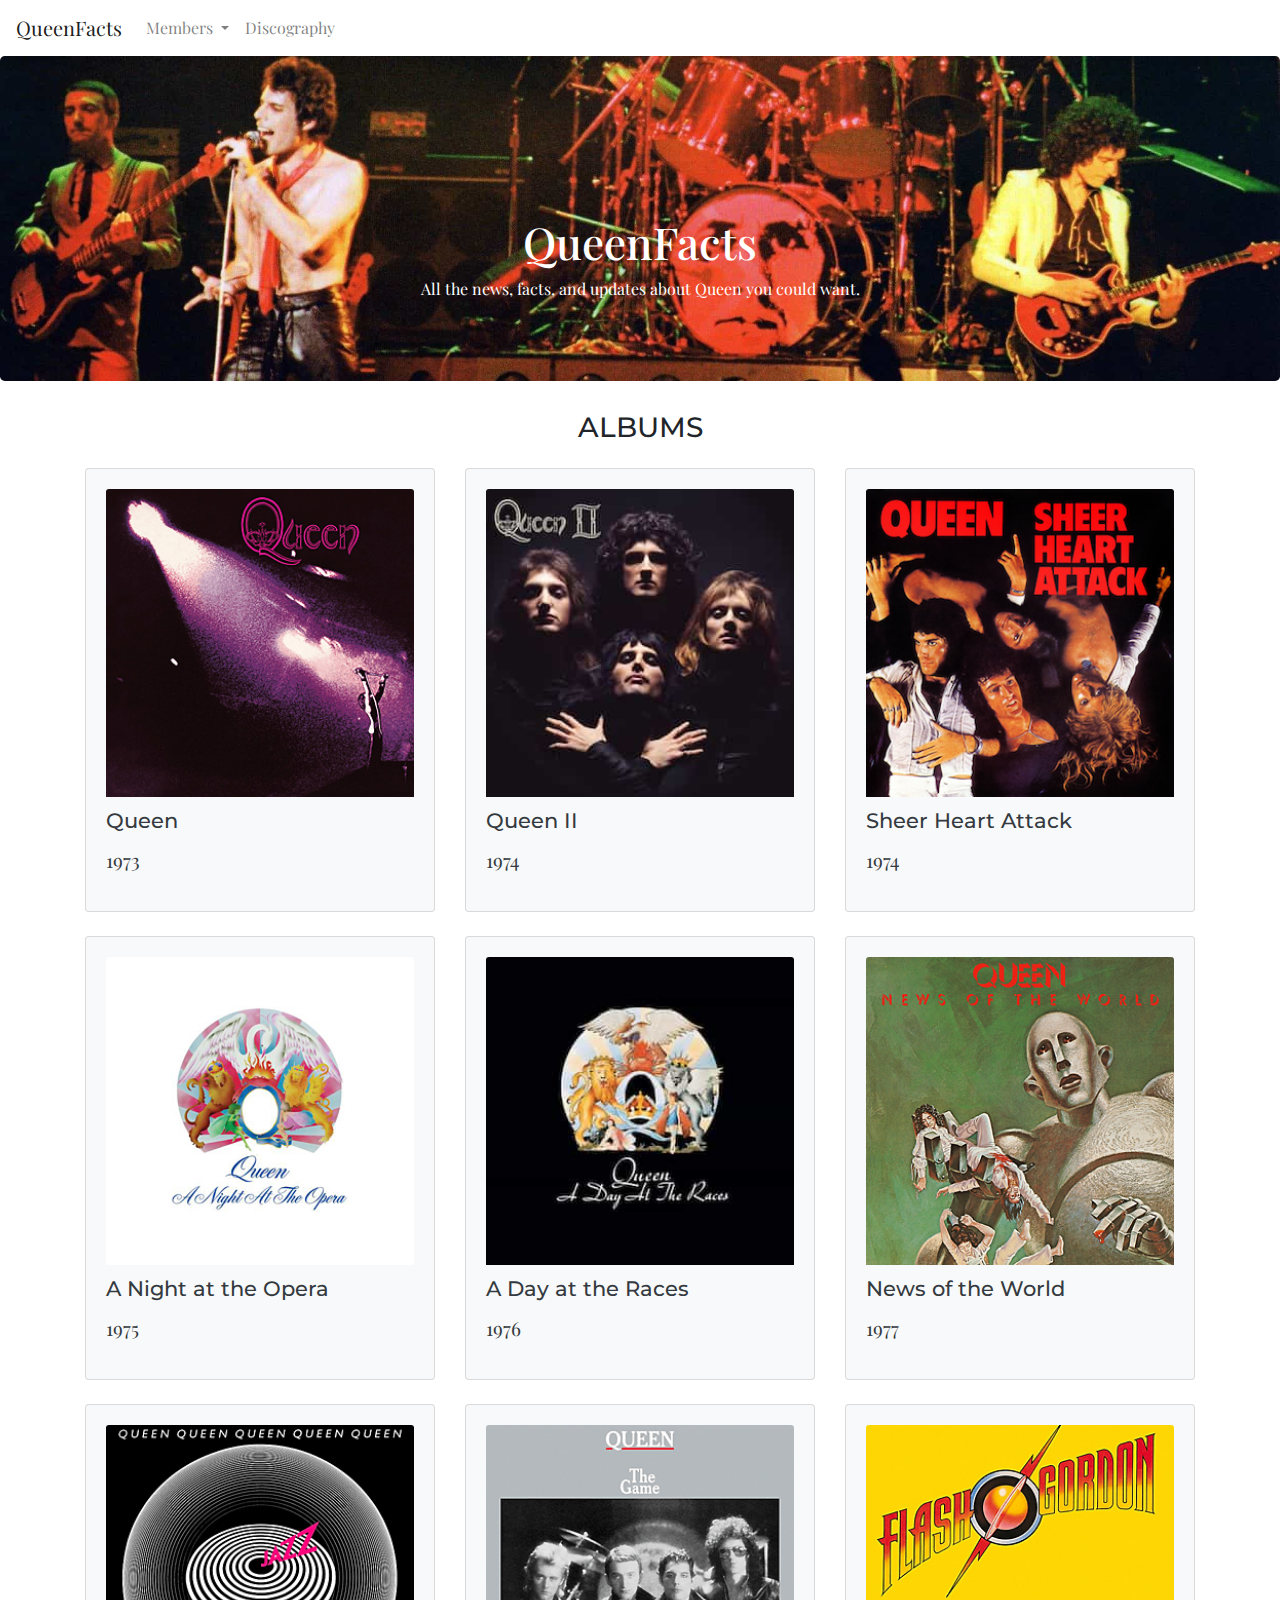
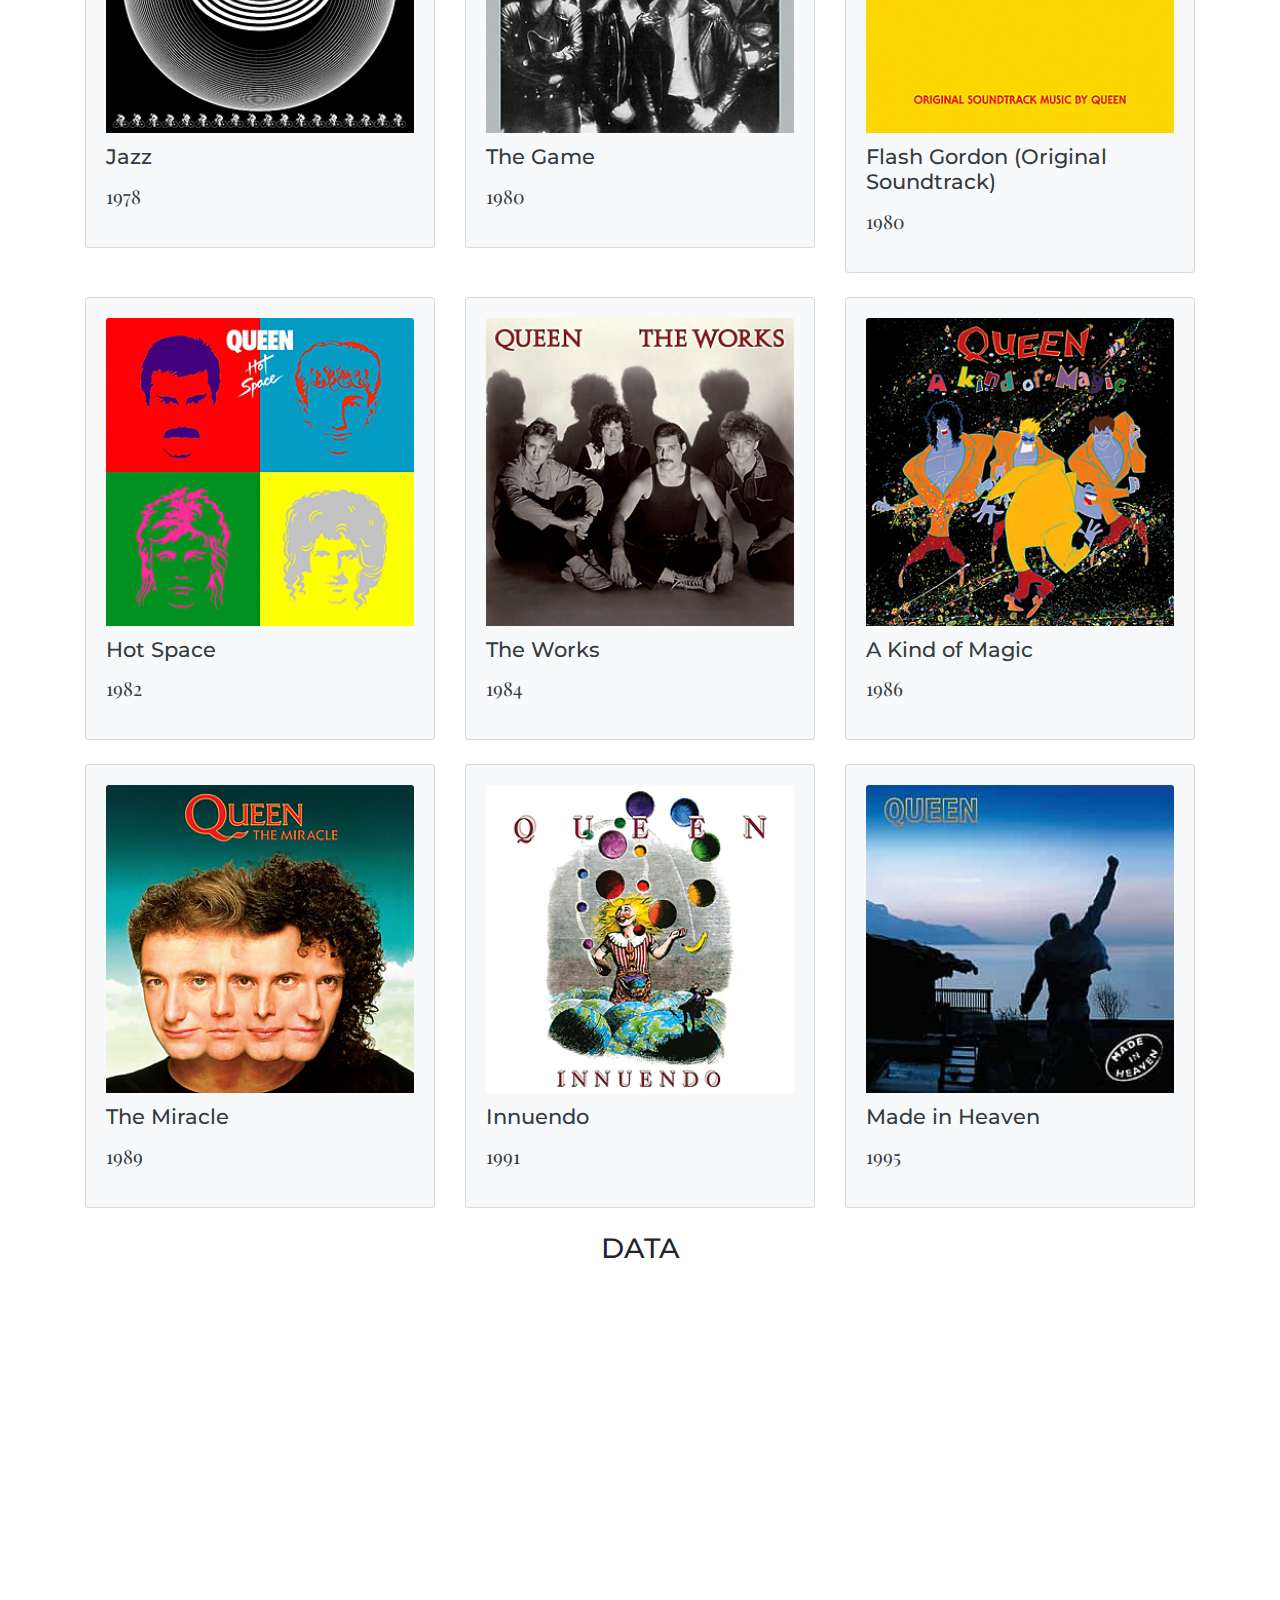
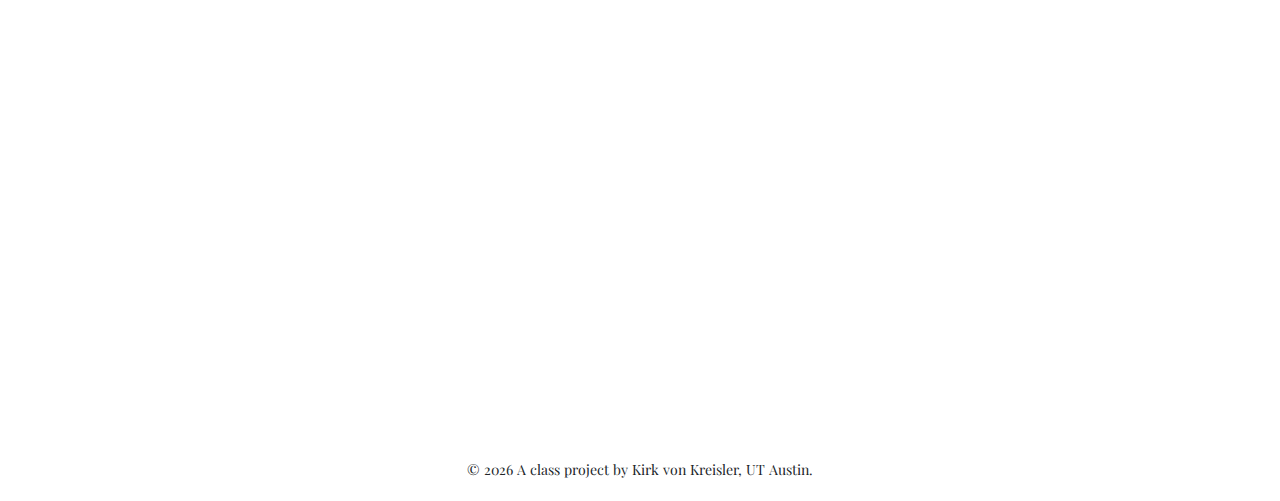
==== commit 81681891: "updates" ====
--- a/docs/discography.html
+++ b/docs/discography.html
@@ -51,7 +51,7 @@
   <div class="container">
     <div class="row">
       <div class="col text-center mb-3">
-        <h3>ALBUMS & DATA</h3>
+        <h3>ALBUMS</h3>
       </div>
     </div>
     <div class="row">
@@ -206,6 +206,11 @@
         </div>
       </div>
       
+    </div>
+    <div class="row">
+      <div class="col text-center mb-3">
+        <h3>DATA</h3>
+      </div>
     </div>
       <div class="container">
     <div class="row mx-1">
--- a/docs/css/main.css
+++ b/docs/css/main.css
@@ -3,5 +3,5 @@
  * Copyright 2011-2020 The Bootstrap Authors
  * Copyright 2011-2020 Twitter, Inc.
  * Licensed under MIT (https://github.com/twbs/bootstrap/blob/main/LICENSE)
- */:root{--blue:#007bff;--indigo:#6610f2;--purple:#6f42c1;--pink:#e83e8c;--red:#dc3545;--orange:#fd7e14;--yellow:#ffc107;--green:#28a745;--teal:#20c997;--cyan:#17a2b8;--white:#fff;--gray:#6c757d;--gray-dark:#343a40;--primary:#007bff;--secondary:#6c757d;--success:#28a745;--info:#17a2b8;--warning:#ffc107;--danger:#dc3545;--light:#f8f9fa;--dark:#343a40;--breakpoint-xs:0;--breakpoint-sm:576px;--breakpoint-md:768px;--breakpoint-lg:992px;--breakpoint-xl:1200px;--font-family-sans-serif:-apple-system,BlinkMacSystemFont,"Segoe UI",Roboto,"Helvetica Neue",Arial,"Noto Sans",sans-serif,"Apple Color Emoji","Segoe UI Emoji","Segoe UI Symbol","Noto Color Emoji";--font-family-monospace:SFMono-Regular,Menlo,Monaco,Consolas,"Liberation Mono","Courier New",monospace}*,:after,:before{box-sizing:border-box}html{font-family:sans-serif;line-height:1.15;-webkit-text-size-adjust:100%;-webkit-tap-highlight-color:rgba(0,0,0,0)}article,aside,figcaption,figure,footer,header,hgroup,main,nav,section{display:block}body{margin:0;font-family:-apple-system,BlinkMacSystemFont,Segoe UI,Roboto,Helvetica Neue,Arial,Noto Sans,sans-serif,Apple Color Emoji,Segoe UI Emoji,Segoe UI Symbol,Noto Color Emoji;font-size:1rem;font-weight:400;line-height:1.5;color:#212529;text-align:left;background-color:#fff}[tabindex="-1"]:focus:not(:focus-visible){outline:0!important}hr{box-sizing:content-box;height:0;overflow:visible}h1,h2,h3,h4,h5,h6{margin-top:0;margin-bottom:.5rem}p{margin-top:0;margin-bottom:1rem}abbr[data-original-title],abbr[title]{text-decoration:underline;-webkit-text-decoration:underline dotted;-moz-text-decoration:underline dotted;text-decoration:underline dotted;cursor:help;border-bottom:0;-webkit-text-decoration-skip-ink:none;text-decoration-skip-ink:none}address{font-style:normal;line-height:inherit}address,dl,ol,ul{margin-bottom:1rem}dl,ol,ul{margin-top:0}ol ol,ol ul,ul ol,ul ul{margin-bottom:0}dt{font-weight:700}dd{margin-bottom:.5rem;margin-left:0}blockquote{margin:0 0 1rem}b,strong{font-weight:bolder}small{font-size:80%}sub,sup{position:relative;font-size:75%;line-height:0;vertical-align:baseline}sub{bottom:-.25em}sup{top:-.5em}a{color:#007bff;text-decoration:none;background-color:transparent}a:hover{color:#0056b3;text-decoration:underline}a:not([href]):not([class]){color:inherit;text-decoration:none}a:not([href]):not([class]):hover{color:inherit;text-decoration:none}code,kbd,pre,samp{font-family:SFMono-Regular,Menlo,Monaco,Consolas,Liberation Mono,Courier New,monospace;font-size:1em}pre{margin-top:0;margin-bottom:1rem;overflow:auto;-ms-overflow-style:scrollbar}figure{margin:0 0 1rem}img{border-style:none}img,svg{vertical-align:middle}svg{overflow:hidden}table{border-collapse:collapse}caption{padding-top:.75rem;padding-bottom:.75rem;color:#6c757d;text-align:left;caption-side:bottom}th{text-align:inherit}label{display:inline-block;margin-bottom:.5rem}button{border-radius:0}button:focus{outline:1px dotted;outline:5px auto -webkit-focus-ring-color}button,input,optgroup,select,textarea{margin:0;font-family:inherit;font-size:inherit;line-height:inherit}button,input{overflow:visible}button,select{text-transform:none}[role=button]{cursor:pointer}select{word-wrap:normal}[type=button],[type=reset],[type=submit],button{-webkit-appearance:button}[type=button]:not(:disabled),[type=reset]:not(:disabled),[type=submit]:not(:disabled),button:not(:disabled){cursor:pointer}[type=button]::-moz-focus-inner,[type=reset]::-moz-focus-inner,[type=submit]::-moz-focus-inner,button::-moz-focus-inner{padding:0;border-style:none}input[type=checkbox],input[type=radio]{box-sizing:border-box;padding:0}textarea{overflow:auto;resize:vertical}fieldset{min-width:0;padding:0;margin:0;border:0}legend{display:block;width:100%;max-width:100%;padding:0;margin-bottom:.5rem;font-size:1.5rem;line-height:inherit;color:inherit;white-space:normal}progress{vertical-align:baseline}[type=number]::-webkit-inner-spin-button,[type=number]::-webkit-outer-spin-button{height:auto}[type=search]{outline-offset:-2px;-webkit-appearance:none}[type=search]::-webkit-search-decoration{-webkit-appearance:none}::-webkit-file-upload-button{font:inherit;-webkit-appearance:button}output{display:inline-block}summary{display:list-item;cursor:pointer}template{display:none}[hidden]{display:none!important}.h1,.h2,.h3,.h4,.h5,.h6,h1,h2,h3,h4,h5,h6{margin-bottom:.5rem;font-weight:500;line-height:1.2}.h1,h1{font-size:2.5rem}.h2,h2{font-size:2rem}.h3,h3{font-size:1.75rem}.h4,h4{font-size:1.5rem}.h5,h5{font-size:1.25rem}.h6,h6{font-size:1rem}.lead{font-size:1.25rem;font-weight:300}.display-1{font-size:6rem}.display-1,.display-2{font-weight:300;line-height:1.2}.display-2{font-size:5.5rem}.display-3{font-size:4.5rem}.display-3,.display-4{font-weight:300;line-height:1.2}.display-4{font-size:3.5rem}hr{margin-top:1rem;margin-bottom:1rem;border:0;border-top:1px solid rgba(0,0,0,.1)}.small,small{font-size:80%;font-weight:400}.mark,mark{padding:.2em;background-color:#fcf8e3}.list-inline,.list-unstyled{padding-left:0;list-style:none}.list-inline-item{display:inline-block}.list-inline-item:not(:last-child){margin-right:.5rem}.initialism{font-size:90%;text-transform:uppercase}.blockquote{margin-bottom:1rem;font-size:1.25rem}.blockquote-footer{display:block;font-size:80%;color:#6c757d}.blockquote-footer:before{content:"\2014\00A0"}.img-fluid,.img-thumbnail{max-width:100%;height:auto}.img-thumbnail{padding:.25rem;background-color:#fff;border:1px solid #dee2e6;border-radius:.25rem}.figure{display:inline-block}.figure-img{margin-bottom:.5rem;line-height:1}.figure-caption{font-size:90%;color:#6c757d}code{font-size:87.5%;color:#e83e8c;word-wrap:break-word}a>code{color:inherit}kbd{padding:.2rem .4rem;font-size:87.5%;color:#fff;background-color:#212529;border-radius:.2rem}kbd kbd{padding:0;font-size:100%;font-weight:700}pre{display:block;font-size:87.5%;color:#212529}pre code{font-size:inherit;color:inherit;word-break:normal}.pre-scrollable{max-height:340px;overflow-y:scroll}.container,.container-fluid,.container-lg,.container-md,.container-sm,.container-xl{width:100%;padding-right:15px;padding-left:15px;margin-right:auto;margin-left:auto}@media (min-width:576px){.container,.container-sm{max-width:540px}}@media (min-width:768px){.container,.container-md,.container-sm{max-width:720px}}@media (min-width:992px){.container,.container-lg,.container-md,.container-sm{max-width:960px}}@media (min-width:1200px){.container,.container-lg,.container-md,.container-sm,.container-xl{max-width:1140px}}.row{display:-webkit-flex;display:-ms-flexbox;display:flex;-webkit-flex-wrap:wrap;-ms-flex-wrap:wrap;flex-wrap:wrap;margin-right:-15px;margin-left:-15px}.no-gutters{margin-right:0;margin-left:0}.no-gutters>.col,.no-gutters>[class*=col-]{padding-right:0;padding-left:0}.col,.col-1,.col-2,.col-3,.col-4,.col-5,.col-6,.col-7,.col-8,.col-9,.col-10,.col-11,.col-12,.col-auto,.col-lg,.col-lg-1,.col-lg-2,.col-lg-3,.col-lg-4,.col-lg-5,.col-lg-6,.col-lg-7,.col-lg-8,.col-lg-9,.col-lg-10,.col-lg-11,.col-lg-12,.col-lg-auto,.col-md,.col-md-1,.col-md-2,.col-md-3,.col-md-4,.col-md-5,.col-md-6,.col-md-7,.col-md-8,.col-md-9,.col-md-10,.col-md-11,.col-md-12,.col-md-auto,.col-sm,.col-sm-1,.col-sm-2,.col-sm-3,.col-sm-4,.col-sm-5,.col-sm-6,.col-sm-7,.col-sm-8,.col-sm-9,.col-sm-10,.col-sm-11,.col-sm-12,.col-sm-auto,.col-xl,.col-xl-1,.col-xl-2,.col-xl-3,.col-xl-4,.col-xl-5,.col-xl-6,.col-xl-7,.col-xl-8,.col-xl-9,.col-xl-10,.col-xl-11,.col-xl-12,.col-xl-auto{position:relative;width:100%;padding-right:15px;padding-left:15px}.col{-webkit-flex-basis:0;-ms-flex-preferred-size:0;flex-basis:0;-webkit-flex-grow:1;-ms-flex-positive:1;flex-grow:1;max-width:100%}.row-cols-1>*{-webkit-flex:0 0 100%;-ms-flex:0 0 100%;flex:0 0 100%;max-width:100%}.row-cols-2>*{-webkit-flex:0 0 50%;-ms-flex:0 0 50%;flex:0 0 50%;max-width:50%}.row-cols-3>*{-webkit-flex:0 0 33.33333%;-ms-flex:0 0 33.33333%;flex:0 0 33.33333%;max-width:33.33333%}.row-cols-4>*{-webkit-flex:0 0 25%;-ms-flex:0 0 25%;flex:0 0 25%;max-width:25%}.row-cols-5>*{-webkit-flex:0 0 20%;-ms-flex:0 0 20%;flex:0 0 20%;max-width:20%}.row-cols-6>*{-webkit-flex:0 0 16.66667%;-ms-flex:0 0 16.66667%;flex:0 0 16.66667%;max-width:16.66667%}.col-auto{-webkit-flex:0 0 auto;-ms-flex:0 0 auto;flex:0 0 auto;width:auto;max-width:100%}.col-1{-webkit-flex:0 0 8.33333%;-ms-flex:0 0 8.33333%;flex:0 0 8.33333%;max-width:8.33333%}.col-2{-webkit-flex:0 0 16.66667%;-ms-flex:0 0 16.66667%;flex:0 0 16.66667%;max-width:16.66667%}.col-3{-webkit-flex:0 0 25%;-ms-flex:0 0 25%;flex:0 0 25%;max-width:25%}.col-4{-webkit-flex:0 0 33.33333%;-ms-flex:0 0 33.33333%;flex:0 0 33.33333%;max-width:33.33333%}.col-5{-webkit-flex:0 0 41.66667%;-ms-flex:0 0 41.66667%;flex:0 0 41.66667%;max-width:41.66667%}.col-6{-webkit-flex:0 0 50%;-ms-flex:0 0 50%;flex:0 0 50%;max-width:50%}.col-7{-webkit-flex:0 0 58.33333%;-ms-flex:0 0 58.33333%;flex:0 0 58.33333%;max-width:58.33333%}.col-8{-webkit-flex:0 0 66.66667%;-ms-flex:0 0 66.66667%;flex:0 0 66.66667%;max-width:66.66667%}.col-9{-webkit-flex:0 0 75%;-ms-flex:0 0 75%;flex:0 0 75%;max-width:75%}.col-10{-webkit-flex:0 0 83.33333%;-ms-flex:0 0 83.33333%;flex:0 0 83.33333%;max-width:83.33333%}.col-11{-webkit-flex:0 0 91.66667%;-ms-flex:0 0 91.66667%;flex:0 0 91.66667%;max-width:91.66667%}.col-12{-webkit-flex:0 0 100%;-ms-flex:0 0 100%;flex:0 0 100%;max-width:100%}.order-first{-webkit-order:-1;-ms-flex-order:-1;order:-1}.order-last{-webkit-order:13;-ms-flex-order:13;order:13}.order-0{-webkit-order:0;-ms-flex-order:0;order:0}.order-1{-webkit-order:1;-ms-flex-order:1;order:1}.order-2{-webkit-order:2;-ms-flex-order:2;order:2}.order-3{-webkit-order:3;-ms-flex-order:3;order:3}.order-4{-webkit-order:4;-ms-flex-order:4;order:4}.order-5{-webkit-order:5;-ms-flex-order:5;order:5}.order-6{-webkit-order:6;-ms-flex-order:6;order:6}.order-7{-webkit-order:7;-ms-flex-order:7;order:7}.order-8{-webkit-order:8;-ms-flex-order:8;order:8}.order-9{-webkit-order:9;-ms-flex-order:9;order:9}.order-10{-webkit-order:10;-ms-flex-order:10;order:10}.order-11{-webkit-order:11;-ms-flex-order:11;order:11}.order-12{-webkit-order:12;-ms-flex-order:12;order:12}.offset-1{margin-left:8.33333%}.offset-2{margin-left:16.66667%}.offset-3{margin-left:25%}.offset-4{margin-left:33.33333%}.offset-5{margin-left:41.66667%}.offset-6{margin-left:50%}.offset-7{margin-left:58.33333%}.offset-8{margin-left:66.66667%}.offset-9{margin-left:75%}.offset-10{margin-left:83.33333%}.offset-11{margin-left:91.66667%}@media (min-width:576px){.col-sm{-webkit-flex-basis:0;-ms-flex-preferred-size:0;flex-basis:0;-webkit-flex-grow:1;-ms-flex-positive:1;flex-grow:1;max-width:100%}.row-cols-sm-1>*{-webkit-flex:0 0 100%;-ms-flex:0 0 100%;flex:0 0 100%;max-width:100%}.row-cols-sm-2>*{-webkit-flex:0 0 50%;-ms-flex:0 0 50%;flex:0 0 50%;max-width:50%}.row-cols-sm-3>*{-webkit-flex:0 0 33.33333%;-ms-flex:0 0 33.33333%;flex:0 0 33.33333%;max-width:33.33333%}.row-cols-sm-4>*{-webkit-flex:0 0 25%;-ms-flex:0 0 25%;flex:0 0 25%;max-width:25%}.row-cols-sm-5>*{-webkit-flex:0 0 20%;-ms-flex:0 0 20%;flex:0 0 20%;max-width:20%}.row-cols-sm-6>*{-webkit-flex:0 0 16.66667%;-ms-flex:0 0 16.66667%;flex:0 0 16.66667%;max-width:16.66667%}.col-sm-auto{-webkit-flex:0 0 auto;-ms-flex:0 0 auto;flex:0 0 auto;width:auto;max-width:100%}.col-sm-1{-webkit-flex:0 0 8.33333%;-ms-flex:0 0 8.33333%;flex:0 0 8.33333%;max-width:8.33333%}.col-sm-2{-webkit-flex:0 0 16.66667%;-ms-flex:0 0 16.66667%;flex:0 0 16.66667%;max-width:16.66667%}.col-sm-3{-webkit-flex:0 0 25%;-ms-flex:0 0 25%;flex:0 0 25%;max-width:25%}.col-sm-4{-webkit-flex:0 0 33.33333%;-ms-flex:0 0 33.33333%;flex:0 0 33.33333%;max-width:33.33333%}.col-sm-5{-webkit-flex:0 0 41.66667%;-ms-flex:0 0 41.66667%;flex:0 0 41.66667%;max-width:41.66667%}.col-sm-6{-webkit-flex:0 0 50%;-ms-flex:0 0 50%;flex:0 0 50%;max-width:50%}.col-sm-7{-webkit-flex:0 0 58.33333%;-ms-flex:0 0 58.33333%;flex:0 0 58.33333%;max-width:58.33333%}.col-sm-8{-webkit-flex:0 0 66.66667%;-ms-flex:0 0 66.66667%;flex:0 0 66.66667%;max-width:66.66667%}.col-sm-9{-webkit-flex:0 0 75%;-ms-flex:0 0 75%;flex:0 0 75%;max-width:75%}.col-sm-10{-webkit-flex:0 0 83.33333%;-ms-flex:0 0 83.33333%;flex:0 0 83.33333%;max-width:83.33333%}.col-sm-11{-webkit-flex:0 0 91.66667%;-ms-flex:0 0 91.66667%;flex:0 0 91.66667%;max-width:91.66667%}.col-sm-12{-webkit-flex:0 0 100%;-ms-flex:0 0 100%;flex:0 0 100%;max-width:100%}.order-sm-first{-webkit-order:-1;-ms-flex-order:-1;order:-1}.order-sm-last{-webkit-order:13;-ms-flex-order:13;order:13}.order-sm-0{-webkit-order:0;-ms-flex-order:0;order:0}.order-sm-1{-webkit-order:1;-ms-flex-order:1;order:1}.order-sm-2{-webkit-order:2;-ms-flex-order:2;order:2}.order-sm-3{-webkit-order:3;-ms-flex-order:3;order:3}.order-sm-4{-webkit-order:4;-ms-flex-order:4;order:4}.order-sm-5{-webkit-order:5;-ms-flex-order:5;order:5}.order-sm-6{-webkit-order:6;-ms-flex-order:6;order:6}.order-sm-7{-webkit-order:7;-ms-flex-order:7;order:7}.order-sm-8{-webkit-order:8;-ms-flex-order:8;order:8}.order-sm-9{-webkit-order:9;-ms-flex-order:9;order:9}.order-sm-10{-webkit-order:10;-ms-flex-order:10;order:10}.order-sm-11{-webkit-order:11;-ms-flex-order:11;order:11}.order-sm-12{-webkit-order:12;-ms-flex-order:12;order:12}.offset-sm-0{margin-left:0}.offset-sm-1{margin-left:8.33333%}.offset-sm-2{margin-left:16.66667%}.offset-sm-3{margin-left:25%}.offset-sm-4{margin-left:33.33333%}.offset-sm-5{margin-left:41.66667%}.offset-sm-6{margin-left:50%}.offset-sm-7{margin-left:58.33333%}.offset-sm-8{margin-left:66.66667%}.offset-sm-9{margin-left:75%}.offset-sm-10{margin-left:83.33333%}.offset-sm-11{margin-left:91.66667%}}@media (min-width:768px){.col-md{-webkit-flex-basis:0;-ms-flex-preferred-size:0;flex-basis:0;-webkit-flex-grow:1;-ms-flex-positive:1;flex-grow:1;max-width:100%}.row-cols-md-1>*{-webkit-flex:0 0 100%;-ms-flex:0 0 100%;flex:0 0 100%;max-width:100%}.row-cols-md-2>*{-webkit-flex:0 0 50%;-ms-flex:0 0 50%;flex:0 0 50%;max-width:50%}.row-cols-md-3>*{-webkit-flex:0 0 33.33333%;-ms-flex:0 0 33.33333%;flex:0 0 33.33333%;max-width:33.33333%}.row-cols-md-4>*{-webkit-flex:0 0 25%;-ms-flex:0 0 25%;flex:0 0 25%;max-width:25%}.row-cols-md-5>*{-webkit-flex:0 0 20%;-ms-flex:0 0 20%;flex:0 0 20%;max-width:20%}.row-cols-md-6>*{-webkit-flex:0 0 16.66667%;-ms-flex:0 0 16.66667%;flex:0 0 16.66667%;max-width:16.66667%}.col-md-auto{-webkit-flex:0 0 auto;-ms-flex:0 0 auto;flex:0 0 auto;width:auto;max-width:100%}.col-md-1{-webkit-flex:0 0 8.33333%;-ms-flex:0 0 8.33333%;flex:0 0 8.33333%;max-width:8.33333%}.col-md-2{-webkit-flex:0 0 16.66667%;-ms-flex:0 0 16.66667%;flex:0 0 16.66667%;max-width:16.66667%}.col-md-3{-webkit-flex:0 0 25%;-ms-flex:0 0 25%;flex:0 0 25%;max-width:25%}.col-md-4{-webkit-flex:0 0 33.33333%;-ms-flex:0 0 33.33333%;flex:0 0 33.33333%;max-width:33.33333%}.col-md-5{-webkit-flex:0 0 41.66667%;-ms-flex:0 0 41.66667%;flex:0 0 41.66667%;max-width:41.66667%}.col-md-6{-webkit-flex:0 0 50%;-ms-flex:0 0 50%;flex:0 0 50%;max-width:50%}.col-md-7{-webkit-flex:0 0 58.33333%;-ms-flex:0 0 58.33333%;flex:0 0 58.33333%;max-width:58.33333%}.col-md-8{-webkit-flex:0 0 66.66667%;-ms-flex:0 0 66.66667%;flex:0 0 66.66667%;max-width:66.66667%}.col-md-9{-webkit-flex:0 0 75%;-ms-flex:0 0 75%;flex:0 0 75%;max-width:75%}.col-md-10{-webkit-flex:0 0 83.33333%;-ms-flex:0 0 83.33333%;flex:0 0 83.33333%;max-width:83.33333%}.col-md-11{-webkit-flex:0 0 91.66667%;-ms-flex:0 0 91.66667%;flex:0 0 91.66667%;max-width:91.66667%}.col-md-12{-webkit-flex:0 0 100%;-ms-flex:0 0 100%;flex:0 0 100%;max-width:100%}.order-md-first{-webkit-order:-1;-ms-flex-order:-1;order:-1}.order-md-last{-webkit-order:13;-ms-flex-order:13;order:13}.order-md-0{-webkit-order:0;-ms-flex-order:0;order:0}.order-md-1{-webkit-order:1;-ms-flex-order:1;order:1}.order-md-2{-webkit-order:2;-ms-flex-order:2;order:2}.order-md-3{-webkit-order:3;-ms-flex-order:3;order:3}.order-md-4{-webkit-order:4;-ms-flex-order:4;order:4}.order-md-5{-webkit-order:5;-ms-flex-order:5;order:5}.order-md-6{-webkit-order:6;-ms-flex-order:6;order:6}.order-md-7{-webkit-order:7;-ms-flex-order:7;order:7}.order-md-8{-webkit-order:8;-ms-flex-order:8;order:8}.order-md-9{-webkit-order:9;-ms-flex-order:9;order:9}.order-md-10{-webkit-order:10;-ms-flex-order:10;order:10}.order-md-11{-webkit-order:11;-ms-flex-order:11;order:11}.order-md-12{-webkit-order:12;-ms-flex-order:12;order:12}.offset-md-0{margin-left:0}.offset-md-1{margin-left:8.33333%}.offset-md-2{margin-left:16.66667%}.offset-md-3{margin-left:25%}.offset-md-4{margin-left:33.33333%}.offset-md-5{margin-left:41.66667%}.offset-md-6{margin-left:50%}.offset-md-7{margin-left:58.33333%}.offset-md-8{margin-left:66.66667%}.offset-md-9{margin-left:75%}.offset-md-10{margin-left:83.33333%}.offset-md-11{margin-left:91.66667%}}@media (min-width:992px){.col-lg{-webkit-flex-basis:0;-ms-flex-preferred-size:0;flex-basis:0;-webkit-flex-grow:1;-ms-flex-positive:1;flex-grow:1;max-width:100%}.row-cols-lg-1>*{-webkit-flex:0 0 100%;-ms-flex:0 0 100%;flex:0 0 100%;max-width:100%}.row-cols-lg-2>*{-webkit-flex:0 0 50%;-ms-flex:0 0 50%;flex:0 0 50%;max-width:50%}.row-cols-lg-3>*{-webkit-flex:0 0 33.33333%;-ms-flex:0 0 33.33333%;flex:0 0 33.33333%;max-width:33.33333%}.row-cols-lg-4>*{-webkit-flex:0 0 25%;-ms-flex:0 0 25%;flex:0 0 25%;max-width:25%}.row-cols-lg-5>*{-webkit-flex:0 0 20%;-ms-flex:0 0 20%;flex:0 0 20%;max-width:20%}.row-cols-lg-6>*{-webkit-flex:0 0 16.66667%;-ms-flex:0 0 16.66667%;flex:0 0 16.66667%;max-width:16.66667%}.col-lg-auto{-webkit-flex:0 0 auto;-ms-flex:0 0 auto;flex:0 0 auto;width:auto;max-width:100%}.col-lg-1{-webkit-flex:0 0 8.33333%;-ms-flex:0 0 8.33333%;flex:0 0 8.33333%;max-width:8.33333%}.col-lg-2{-webkit-flex:0 0 16.66667%;-ms-flex:0 0 16.66667%;flex:0 0 16.66667%;max-width:16.66667%}.col-lg-3{-webkit-flex:0 0 25%;-ms-flex:0 0 25%;flex:0 0 25%;max-width:25%}.col-lg-4{-webkit-flex:0 0 33.33333%;-ms-flex:0 0 33.33333%;flex:0 0 33.33333%;max-width:33.33333%}.col-lg-5{-webkit-flex:0 0 41.66667%;-ms-flex:0 0 41.66667%;flex:0 0 41.66667%;max-width:41.66667%}.col-lg-6{-webkit-flex:0 0 50%;-ms-flex:0 0 50%;flex:0 0 50%;max-width:50%}.col-lg-7{-webkit-flex:0 0 58.33333%;-ms-flex:0 0 58.33333%;flex:0 0 58.33333%;max-width:58.33333%}.col-lg-8{-webkit-flex:0 0 66.66667%;-ms-flex:0 0 66.66667%;flex:0 0 66.66667%;max-width:66.66667%}.col-lg-9{-webkit-flex:0 0 75%;-ms-flex:0 0 75%;flex:0 0 75%;max-width:75%}.col-lg-10{-webkit-flex:0 0 83.33333%;-ms-flex:0 0 83.33333%;flex:0 0 83.33333%;max-width:83.33333%}.col-lg-11{-webkit-flex:0 0 91.66667%;-ms-flex:0 0 91.66667%;flex:0 0 91.66667%;max-width:91.66667%}.col-lg-12{-webkit-flex:0 0 100%;-ms-flex:0 0 100%;flex:0 0 100%;max-width:100%}.order-lg-first{-webkit-order:-1;-ms-flex-order:-1;order:-1}.order-lg-last{-webkit-order:13;-ms-flex-order:13;order:13}.order-lg-0{-webkit-order:0;-ms-flex-order:0;order:0}.order-lg-1{-webkit-order:1;-ms-flex-order:1;order:1}.order-lg-2{-webkit-order:2;-ms-flex-order:2;order:2}.order-lg-3{-webkit-order:3;-ms-flex-order:3;order:3}.order-lg-4{-webkit-order:4;-ms-flex-order:4;order:4}.order-lg-5{-webkit-order:5;-ms-flex-order:5;order:5}.order-lg-6{-webkit-order:6;-ms-flex-order:6;order:6}.order-lg-7{-webkit-order:7;-ms-flex-order:7;order:7}.order-lg-8{-webkit-order:8;-ms-flex-order:8;order:8}.order-lg-9{-webkit-order:9;-ms-flex-order:9;order:9}.order-lg-10{-webkit-order:10;-ms-flex-order:10;order:10}.order-lg-11{-webkit-order:11;-ms-flex-order:11;order:11}.order-lg-12{-webkit-order:12;-ms-flex-order:12;order:12}.offset-lg-0{margin-left:0}.offset-lg-1{margin-left:8.33333%}.offset-lg-2{margin-left:16.66667%}.offset-lg-3{margin-left:25%}.offset-lg-4{margin-left:33.33333%}.offset-lg-5{margin-left:41.66667%}.offset-lg-6{margin-left:50%}.offset-lg-7{margin-left:58.33333%}.offset-lg-8{margin-left:66.66667%}.offset-lg-9{margin-left:75%}.offset-lg-10{margin-left:83.33333%}.offset-lg-11{margin-left:91.66667%}}@media (min-width:1200px){.col-xl{-webkit-flex-basis:0;-ms-flex-preferred-size:0;flex-basis:0;-webkit-flex-grow:1;-ms-flex-positive:1;flex-grow:1;max-width:100%}.row-cols-xl-1>*{-webkit-flex:0 0 100%;-ms-flex:0 0 100%;flex:0 0 100%;max-width:100%}.row-cols-xl-2>*{-webkit-flex:0 0 50%;-ms-flex:0 0 50%;flex:0 0 50%;max-width:50%}.row-cols-xl-3>*{-webkit-flex:0 0 33.33333%;-ms-flex:0 0 33.33333%;flex:0 0 33.33333%;max-width:33.33333%}.row-cols-xl-4>*{-webkit-flex:0 0 25%;-ms-flex:0 0 25%;flex:0 0 25%;max-width:25%}.row-cols-xl-5>*{-webkit-flex:0 0 20%;-ms-flex:0 0 20%;flex:0 0 20%;max-width:20%}.row-cols-xl-6>*{-webkit-flex:0 0 16.66667%;-ms-flex:0 0 16.66667%;flex:0 0 16.66667%;max-width:16.66667%}.col-xl-auto{-webkit-flex:0 0 auto;-ms-flex:0 0 auto;flex:0 0 auto;width:auto;max-width:100%}.col-xl-1{-webkit-flex:0 0 8.33333%;-ms-flex:0 0 8.33333%;flex:0 0 8.33333%;max-width:8.33333%}.col-xl-2{-webkit-flex:0 0 16.66667%;-ms-flex:0 0 16.66667%;flex:0 0 16.66667%;max-width:16.66667%}.col-xl-3{-webkit-flex:0 0 25%;-ms-flex:0 0 25%;flex:0 0 25%;max-width:25%}.col-xl-4{-webkit-flex:0 0 33.33333%;-ms-flex:0 0 33.33333%;flex:0 0 33.33333%;max-width:33.33333%}.col-xl-5{-webkit-flex:0 0 41.66667%;-ms-flex:0 0 41.66667%;flex:0 0 41.66667%;max-width:41.66667%}.col-xl-6{-webkit-flex:0 0 50%;-ms-flex:0 0 50%;flex:0 0 50%;max-width:50%}.col-xl-7{-webkit-flex:0 0 58.33333%;-ms-flex:0 0 58.33333%;flex:0 0 58.33333%;max-width:58.33333%}.col-xl-8{-webkit-flex:0 0 66.66667%;-ms-flex:0 0 66.66667%;flex:0 0 66.66667%;max-width:66.66667%}.col-xl-9{-webkit-flex:0 0 75%;-ms-flex:0 0 75%;flex:0 0 75%;max-width:75%}.col-xl-10{-webkit-flex:0 0 83.33333%;-ms-flex:0 0 83.33333%;flex:0 0 83.33333%;max-width:83.33333%}.col-xl-11{-webkit-flex:0 0 91.66667%;-ms-flex:0 0 91.66667%;flex:0 0 91.66667%;max-width:91.66667%}.col-xl-12{-webkit-flex:0 0 100%;-ms-flex:0 0 100%;flex:0 0 100%;max-width:100%}.order-xl-first{-webkit-order:-1;-ms-flex-order:-1;order:-1}.order-xl-last{-webkit-order:13;-ms-flex-order:13;order:13}.order-xl-0{-webkit-order:0;-ms-flex-order:0;order:0}.order-xl-1{-webkit-order:1;-ms-flex-order:1;order:1}.order-xl-2{-webkit-order:2;-ms-flex-order:2;order:2}.order-xl-3{-webkit-order:3;-ms-flex-order:3;order:3}.order-xl-4{-webkit-order:4;-ms-flex-order:4;order:4}.order-xl-5{-webkit-order:5;-ms-flex-order:5;order:5}.order-xl-6{-webkit-order:6;-ms-flex-order:6;order:6}.order-xl-7{-webkit-order:7;-ms-flex-order:7;order:7}.order-xl-8{-webkit-order:8;-ms-flex-order:8;order:8}.order-xl-9{-webkit-order:9;-ms-flex-order:9;order:9}.order-xl-10{-webkit-order:10;-ms-flex-order:10;order:10}.order-xl-11{-webkit-order:11;-ms-flex-order:11;order:11}.order-xl-12{-webkit-order:12;-ms-flex-order:12;order:12}.offset-xl-0{margin-left:0}.offset-xl-1{margin-left:8.33333%}.offset-xl-2{margin-left:16.66667%}.offset-xl-3{margin-left:25%}.offset-xl-4{margin-left:33.33333%}.offset-xl-5{margin-left:41.66667%}.offset-xl-6{margin-left:50%}.offset-xl-7{margin-left:58.33333%}.offset-xl-8{margin-left:66.66667%}.offset-xl-9{margin-left:75%}.offset-xl-10{margin-left:83.33333%}.offset-xl-11{margin-left:91.66667%}}.table{width:100%;margin-bottom:1rem;color:#212529}.table td,.table th{padding:.75rem;vertical-align:top;border-top:1px solid #dee2e6}.table thead th{vertical-align:bottom;border-bottom:2px solid #dee2e6}.table tbody+tbody{border-top:2px solid #dee2e6}.table-sm td,.table-sm th{padding:.3rem}.table-bordered,.table-bordered td,.table-bordered th{border:1px solid #dee2e6}.table-bordered thead td,.table-bordered thead th{border-bottom-width:2px}.table-borderless tbody+tbody,.table-borderless td,.table-borderless th,.table-borderless thead th{border:0}.table-striped tbody tr:nth-of-type(odd){background-color:rgba(0,0,0,.05)}.table-hover tbody tr:hover{color:#212529;background-color:rgba(0,0,0,.075)}.table-primary,.table-primary>td,.table-primary>th{background-color:#b8daff}.table-primary tbody+tbody,.table-primary td,.table-primary th,.table-primary thead th{border-color:#7abaff}.table-hover .table-primary:hover{background-color:#9fcdff}.table-hover .table-primary:hover>td,.table-hover .table-primary:hover>th{background-color:#9fcdff}.table-secondary,.table-secondary>td,.table-secondary>th{background-color:#d6d8db}.table-secondary tbody+tbody,.table-secondary td,.table-secondary th,.table-secondary thead th{border-color:#b3b7bb}.table-hover .table-secondary:hover{background-color:#c8cbcf}.table-hover .table-secondary:hover>td,.table-hover .table-secondary:hover>th{background-color:#c8cbcf}.table-success,.table-success>td,.table-success>th{background-color:#c3e6cb}.table-success tbody+tbody,.table-success td,.table-success th,.table-success thead th{border-color:#8fd19e}.table-hover .table-success:hover{background-color:#b1dfbb}.table-hover .table-success:hover>td,.table-hover .table-success:hover>th{background-color:#b1dfbb}.table-info,.table-info>td,.table-info>th{background-color:#bee5eb}.table-info tbody+tbody,.table-info td,.table-info th,.table-info thead th{border-color:#86cfda}.table-hover .table-info:hover{background-color:#abdde5}.table-hover .table-info:hover>td,.table-hover .table-info:hover>th{background-color:#abdde5}.table-warning,.table-warning>td,.table-warning>th{background-color:#ffeeba}.table-warning tbody+tbody,.table-warning td,.table-warning th,.table-warning thead th{border-color:#ffdf7e}.table-hover .table-warning:hover{background-color:#ffe8a1}.table-hover .table-warning:hover>td,.table-hover .table-warning:hover>th{background-color:#ffe8a1}.table-danger,.table-danger>td,.table-danger>th{background-color:#f5c6cb}.table-danger tbody+tbody,.table-danger td,.table-danger th,.table-danger thead th{border-color:#ed969e}.table-hover .table-danger:hover{background-color:#f1b0b7}.table-hover .table-danger:hover>td,.table-hover .table-danger:hover>th{background-color:#f1b0b7}.table-light,.table-light>td,.table-light>th{background-color:#fdfdfe}.table-light tbody+tbody,.table-light td,.table-light th,.table-light thead th{border-color:#fbfcfc}.table-hover .table-light:hover{background-color:#ececf6}.table-hover .table-light:hover>td,.table-hover .table-light:hover>th{background-color:#ececf6}.table-dark,.table-dark>td,.table-dark>th{background-color:#c6c8ca}.table-dark tbody+tbody,.table-dark td,.table-dark th,.table-dark thead th{border-color:#95999c}.table-hover .table-dark:hover{background-color:#b9bbbe}.table-hover .table-dark:hover>td,.table-hover .table-dark:hover>th{background-color:#b9bbbe}.table-active,.table-active>td,.table-active>th{background-color:rgba(0,0,0,.075)}.table-hover .table-active:hover{background-color:rgba(0,0,0,.075)}.table-hover .table-active:hover>td,.table-hover .table-active:hover>th{background-color:rgba(0,0,0,.075)}.table .thead-dark th{color:#fff;background-color:#343a40;border-color:#454d55}.table .thead-light th{color:#495057;background-color:#e9ecef;border-color:#dee2e6}.table-dark{color:#fff;background-color:#343a40}.table-dark td,.table-dark th,.table-dark thead th{border-color:#454d55}.table-dark.table-bordered{border:0}.table-dark.table-striped tbody tr:nth-of-type(odd){background-color:hsla(0,0%,100%,.05)}.table-dark.table-hover tbody tr:hover{color:#fff;background-color:hsla(0,0%,100%,.075)}@media (max-width:575.98px){.table-responsive-sm{display:block;width:100%;overflow-x:auto;-webkit-overflow-scrolling:touch}.table-responsive-sm>.table-bordered{border:0}}@media (max-width:767.98px){.table-responsive-md{display:block;width:100%;overflow-x:auto;-webkit-overflow-scrolling:touch}.table-responsive-md>.table-bordered{border:0}}@media (max-width:991.98px){.table-responsive-lg{display:block;width:100%;overflow-x:auto;-webkit-overflow-scrolling:touch}.table-responsive-lg>.table-bordered{border:0}}@media (max-width:1199.98px){.table-responsive-xl{display:block;width:100%;overflow-x:auto;-webkit-overflow-scrolling:touch}.table-responsive-xl>.table-bordered{border:0}}.table-responsive{display:block;width:100%;overflow-x:auto;-webkit-overflow-scrolling:touch}.table-responsive>.table-bordered{border:0}.form-control{display:block;width:100%;height:calc(1.5em + .75rem + 2px);padding:.375rem .75rem;font-size:1rem;font-weight:400;line-height:1.5;color:#495057;background-color:#fff;background-clip:padding-box;border:1px solid #ced4da;border-radius:.25rem;transition:border-color .15s ease-in-out,box-shadow .15s ease-in-out}@media (prefers-reduced-motion:reduce){.form-control{transition:none}}.form-control::-ms-expand{background-color:transparent;border:0}.form-control:-moz-focusring{color:transparent;text-shadow:0 0 0 #495057}.form-control:focus{color:#495057;background-color:#fff;border-color:#80bdff;outline:0;box-shadow:0 0 0 .2rem rgba(0,123,255,.25)}.form-control::-webkit-input-placeholder{color:#6c757d;opacity:1}.form-control::-moz-placeholder{color:#6c757d;opacity:1}.form-control:-ms-input-placeholder{color:#6c757d;opacity:1}.form-control::-ms-input-placeholder{color:#6c757d;opacity:1}.form-control::placeholder{color:#6c757d;opacity:1}.form-control:disabled,.form-control[readonly]{background-color:#e9ecef;opacity:1}input[type=date].form-control,input[type=datetime-local].form-control,input[type=month].form-control,input[type=time].form-control{-webkit-appearance:none;-moz-appearance:none;appearance:none}select.form-control:focus::-ms-value{color:#495057;background-color:#fff}.form-control-file,.form-control-range{display:block;width:100%}.col-form-label{padding-top:calc(.375rem + 1px);padding-bottom:calc(.375rem + 1px);margin-bottom:0;font-size:inherit;line-height:1.5}.col-form-label-lg{padding-top:calc(.5rem + 1px);padding-bottom:calc(.5rem + 1px);font-size:1.25rem;line-height:1.5}.col-form-label-sm{padding-top:calc(.25rem + 1px);padding-bottom:calc(.25rem + 1px);font-size:.875rem;line-height:1.5}.form-control-plaintext{display:block;width:100%;padding:.375rem 0;margin-bottom:0;font-size:1rem;line-height:1.5;color:#212529;background-color:transparent;border:solid transparent;border-width:1px 0}.form-control-plaintext.form-control-lg,.form-control-plaintext.form-control-sm{padding-right:0;padding-left:0}.form-control-sm{height:calc(1.5em + .5rem + 2px);padding:.25rem .5rem;font-size:.875rem;line-height:1.5;border-radius:.2rem}.form-control-lg{height:calc(1.5em + 1rem + 2px);padding:.5rem 1rem;font-size:1.25rem;line-height:1.5;border-radius:.3rem}select.form-control[multiple],select.form-control[size]{height:auto}textarea.form-control{height:auto}.form-group{margin-bottom:1rem}.form-text{display:block;margin-top:.25rem}.form-row{display:-webkit-flex;display:-ms-flexbox;display:flex;-webkit-flex-wrap:wrap;-ms-flex-wrap:wrap;flex-wrap:wrap;margin-right:-5px;margin-left:-5px}.form-row>.col,.form-row>[class*=col-]{padding-right:5px;padding-left:5px}.form-check{position:relative;display:block;padding-left:1.25rem}.form-check-input{position:absolute;margin-top:.3rem;margin-left:-1.25rem}.form-check-input:disabled~.form-check-label,.form-check-input[disabled]~.form-check-label{color:#6c757d}.form-check-label{margin-bottom:0}.form-check-inline{display:-webkit-inline-flex;display:-ms-inline-flexbox;display:inline-flex;-webkit-align-items:center;-ms-flex-align:center;align-items:center;padding-left:0;margin-right:.75rem}.form-check-inline .form-check-input{position:static;margin-top:0;margin-right:.3125rem;margin-left:0}.valid-feedback{display:none;width:100%;margin-top:.25rem;font-size:80%;color:#28a745}.valid-tooltip{position:absolute;top:100%;left:0;z-index:5;display:none;max-width:100%;padding:.25rem .5rem;margin-top:.1rem;font-size:.875rem;line-height:1.5;color:#fff;background-color:rgba(40,167,69,.9);border-radius:.25rem}.is-valid~.valid-feedback,.is-valid~.valid-tooltip,.was-validated :valid~.valid-feedback,.was-validated :valid~.valid-tooltip{display:block}.form-control.is-valid,.was-validated .form-control:valid{border-color:#28a745;padding-right:calc(1.5em + .75rem);background-image:url("data:image/svg+xml;charset=utf-8,%3Csvg xmlns='http://www.w3.org/2000/svg' width='8' height='8'%3E%3Cpath fill='%2328a745' d='M2.3 6.73L.6 4.53c-.4-1.04.46-1.4 1.1-.8l1.1 1.4 3.4-3.8c.6-.63 1.6-.27 1.2.7l-4 4.6c-.43.5-.8.4-1.1.1z'/%3E%3C/svg%3E");background-repeat:no-repeat;background-position:right calc(.375em + .1875rem) center;background-size:calc(.75em + .375rem) calc(.75em + .375rem)}.form-control.is-valid:focus,.was-validated .form-control:valid:focus{border-color:#28a745;box-shadow:0 0 0 .2rem rgba(40,167,69,.25)}.was-validated textarea.form-control:valid,textarea.form-control.is-valid{padding-right:calc(1.5em + .75rem);background-position:top calc(.375em + .1875rem) right calc(.375em + .1875rem)}.custom-select.is-valid,.was-validated .custom-select:valid{border-color:#28a745;padding-right:calc(.75em + 2.3125rem);background:url("data:image/svg+xml;charset=utf-8,%3Csvg xmlns='http://www.w3.org/2000/svg' width='4' height='5'%3E%3Cpath fill='%23343a40' d='M2 0L0 2h4zm0 5L0 3h4z'/%3E%3C/svg%3E") no-repeat right .75rem center/8px 10px,url("data:image/svg+xml;charset=utf-8,%3Csvg xmlns='http://www.w3.org/2000/svg' width='8' height='8'%3E%3Cpath fill='%2328a745' d='M2.3 6.73L.6 4.53c-.4-1.04.46-1.4 1.1-.8l1.1 1.4 3.4-3.8c.6-.63 1.6-.27 1.2.7l-4 4.6c-.43.5-.8.4-1.1.1z'/%3E%3C/svg%3E") #fff no-repeat center right 1.75rem/calc(.75em + .375rem) calc(.75em + .375rem)}.custom-select.is-valid:focus,.was-validated .custom-select:valid:focus{border-color:#28a745;box-shadow:0 0 0 .2rem rgba(40,167,69,.25)}.form-check-input.is-valid~.form-check-label,.was-validated .form-check-input:valid~.form-check-label{color:#28a745}.form-check-input.is-valid~.valid-feedback,.form-check-input.is-valid~.valid-tooltip,.was-validated .form-check-input:valid~.valid-feedback,.was-validated .form-check-input:valid~.valid-tooltip{display:block}.custom-control-input.is-valid~.custom-control-label,.was-validated .custom-control-input:valid~.custom-control-label{color:#28a745}.custom-control-input.is-valid~.custom-control-label:before,.was-validated .custom-control-input:valid~.custom-control-label:before{border-color:#28a745}.custom-control-input.is-valid:checked~.custom-control-label:before,.was-validated .custom-control-input:valid:checked~.custom-control-label:before{border-color:#34ce57;background-color:#34ce57}.custom-control-input.is-valid:focus~.custom-control-label:before,.was-validated .custom-control-input:valid:focus~.custom-control-label:before{box-shadow:0 0 0 .2rem rgba(40,167,69,.25)}.custom-control-input.is-valid:focus:not(:checked)~.custom-control-label:before,.was-validated .custom-control-input:valid:focus:not(:checked)~.custom-control-label:before{border-color:#28a745}.custom-file-input.is-valid~.custom-file-label,.was-validated .custom-file-input:valid~.custom-file-label{border-color:#28a745}.custom-file-input.is-valid:focus~.custom-file-label,.was-validated .custom-file-input:valid:focus~.custom-file-label{border-color:#28a745;box-shadow:0 0 0 .2rem rgba(40,167,69,.25)}.invalid-feedback{display:none;width:100%;margin-top:.25rem;font-size:80%;color:#dc3545}.invalid-tooltip{position:absolute;top:100%;left:0;z-index:5;display:none;max-width:100%;padding:.25rem .5rem;margin-top:.1rem;font-size:.875rem;line-height:1.5;color:#fff;background-color:rgba(220,53,69,.9);border-radius:.25rem}.is-invalid~.invalid-feedback,.is-invalid~.invalid-tooltip,.was-validated :invalid~.invalid-feedback,.was-validated :invalid~.invalid-tooltip{display:block}.form-control.is-invalid,.was-validated .form-control:invalid{border-color:#dc3545;padding-right:calc(1.5em + .75rem);background-image:url("data:image/svg+xml;charset=utf-8,%3Csvg xmlns='http://www.w3.org/2000/svg' width='12' height='12' fill='none' stroke='%23dc3545'%3E%3Ccircle cx='6' cy='6' r='4.5'/%3E%3Cpath stroke-linejoin='round' d='M5.8 3.6h.4L6 6.5z'/%3E%3Ccircle cx='6' cy='8.2' r='.6' fill='%23dc3545' stroke='none'/%3E%3C/svg%3E");background-repeat:no-repeat;background-position:right calc(.375em + .1875rem) center;background-size:calc(.75em + .375rem) calc(.75em + .375rem)}.form-control.is-invalid:focus,.was-validated .form-control:invalid:focus{border-color:#dc3545;box-shadow:0 0 0 .2rem rgba(220,53,69,.25)}.was-validated textarea.form-control:invalid,textarea.form-control.is-invalid{padding-right:calc(1.5em + .75rem);background-position:top calc(.375em + .1875rem) right calc(.375em + .1875rem)}.custom-select.is-invalid,.was-validated .custom-select:invalid{border-color:#dc3545;padding-right:calc(.75em + 2.3125rem);background:url("data:image/svg+xml;charset=utf-8,%3Csvg xmlns='http://www.w3.org/2000/svg' width='4' height='5'%3E%3Cpath fill='%23343a40' d='M2 0L0 2h4zm0 5L0 3h4z'/%3E%3C/svg%3E") no-repeat right .75rem center/8px 10px,url("data:image/svg+xml;charset=utf-8,%3Csvg xmlns='http://www.w3.org/2000/svg' width='12' height='12' fill='none' stroke='%23dc3545'%3E%3Ccircle cx='6' cy='6' r='4.5'/%3E%3Cpath stroke-linejoin='round' d='M5.8 3.6h.4L6 6.5z'/%3E%3Ccircle cx='6' cy='8.2' r='.6' fill='%23dc3545' stroke='none'/%3E%3C/svg%3E") #fff no-repeat center right 1.75rem/calc(.75em + .375rem) calc(.75em + .375rem)}.custom-select.is-invalid:focus,.was-validated .custom-select:invalid:focus{border-color:#dc3545;box-shadow:0 0 0 .2rem rgba(220,53,69,.25)}.form-check-input.is-invalid~.form-check-label,.was-validated .form-check-input:invalid~.form-check-label{color:#dc3545}.form-check-input.is-invalid~.invalid-feedback,.form-check-input.is-invalid~.invalid-tooltip,.was-validated .form-check-input:invalid~.invalid-feedback,.was-validated .form-check-input:invalid~.invalid-tooltip{display:block}.custom-control-input.is-invalid~.custom-control-label,.was-validated .custom-control-input:invalid~.custom-control-label{color:#dc3545}.custom-control-input.is-invalid~.custom-control-label:before,.was-validated .custom-control-input:invalid~.custom-control-label:before{border-color:#dc3545}.custom-control-input.is-invalid:checked~.custom-control-label:before,.was-validated .custom-control-input:invalid:checked~.custom-control-label:before{border-color:#e4606d;background-color:#e4606d}.custom-control-input.is-invalid:focus~.custom-control-label:before,.was-validated .custom-control-input:invalid:focus~.custom-control-label:before{box-shadow:0 0 0 .2rem rgba(220,53,69,.25)}.custom-control-input.is-invalid:focus:not(:checked)~.custom-control-label:before,.was-validated .custom-control-input:invalid:focus:not(:checked)~.custom-control-label:before{border-color:#dc3545}.custom-file-input.is-invalid~.custom-file-label,.was-validated .custom-file-input:invalid~.custom-file-label{border-color:#dc3545}.custom-file-input.is-invalid:focus~.custom-file-label,.was-validated .custom-file-input:invalid:focus~.custom-file-label{border-color:#dc3545;box-shadow:0 0 0 .2rem rgba(220,53,69,.25)}.form-inline{display:-webkit-flex;display:-ms-flexbox;display:flex;-webkit-flex-flow:row wrap;-ms-flex-flow:row wrap;flex-flow:row wrap;-webkit-align-items:center;-ms-flex-align:center;align-items:center}.form-inline .form-check{width:100%}@media (min-width:576px){.form-inline label{-ms-flex-align:center;-webkit-justify-content:center;-ms-flex-pack:center;justify-content:center}.form-inline .form-group,.form-inline label{display:-webkit-flex;display:-ms-flexbox;display:flex;-webkit-align-items:center;align-items:center;margin-bottom:0}.form-inline .form-group{-webkit-flex:0 0 auto;-ms-flex:0 0 auto;flex:0 0 auto;-webkit-flex-flow:row wrap;-ms-flex-flow:row wrap;flex-flow:row wrap;-ms-flex-align:center}.form-inline .form-control{display:inline-block;width:auto;vertical-align:middle}.form-inline .form-control-plaintext{display:inline-block}.form-inline .custom-select,.form-inline .input-group{width:auto}.form-inline .form-check{display:-webkit-flex;display:-ms-flexbox;display:flex;-webkit-align-items:center;-ms-flex-align:center;align-items:center;-webkit-justify-content:center;-ms-flex-pack:center;justify-content:center;width:auto;padding-left:0}.form-inline .form-check-input{position:relative;-webkit-flex-shrink:0;-ms-flex-negative:0;flex-shrink:0;margin-top:0;margin-right:.25rem;margin-left:0}.form-inline .custom-control{-webkit-align-items:center;-ms-flex-align:center;align-items:center;-webkit-justify-content:center;-ms-flex-pack:center;justify-content:center}.form-inline .custom-control-label{margin-bottom:0}}.btn{display:inline-block;font-weight:400;color:#212529;text-align:center;vertical-align:middle;-webkit-user-select:none;-moz-user-select:none;-ms-user-select:none;user-select:none;background-color:transparent;border:1px solid transparent;padding:.375rem .75rem;font-size:1rem;line-height:1.5;border-radius:.25rem;transition:color .15s ease-in-out,background-color .15s ease-in-out,border-color .15s ease-in-out,box-shadow .15s ease-in-out}@media (prefers-reduced-motion:reduce){.btn{transition:none}}.btn:hover{color:#212529;text-decoration:none}.btn.focus,.btn:focus{outline:0;box-shadow:0 0 0 .2rem rgba(0,123,255,.25)}.btn.disabled,.btn:disabled{opacity:.65}.btn:not(:disabled):not(.disabled){cursor:pointer}a.btn.disabled,fieldset:disabled a.btn{pointer-events:none}.btn-primary{color:#fff;background-color:#007bff;border-color:#007bff}.btn-primary:hover{color:#fff;background-color:#0069d9;border-color:#0062cc}.btn-primary.focus,.btn-primary:focus{color:#fff;background-color:#0069d9;border-color:#0062cc;box-shadow:0 0 0 .2rem rgba(38,143,255,.5)}.btn-primary.disabled,.btn-primary:disabled{color:#fff;background-color:#007bff;border-color:#007bff}.btn-primary:not(:disabled):not(.disabled).active,.btn-primary:not(:disabled):not(.disabled):active,.show>.btn-primary.dropdown-toggle{color:#fff;background-color:#0062cc;border-color:#005cbf}.btn-primary:not(:disabled):not(.disabled).active:focus,.btn-primary:not(:disabled):not(.disabled):active:focus,.show>.btn-primary.dropdown-toggle:focus{box-shadow:0 0 0 .2rem rgba(38,143,255,.5)}.btn-secondary{color:#fff;background-color:#6c757d;border-color:#6c757d}.btn-secondary:hover{color:#fff;background-color:#5a6268;border-color:#545b62}.btn-secondary.focus,.btn-secondary:focus{color:#fff;background-color:#5a6268;border-color:#545b62;box-shadow:0 0 0 .2rem rgba(130,138,145,.5)}.btn-secondary.disabled,.btn-secondary:disabled{color:#fff;background-color:#6c757d;border-color:#6c757d}.btn-secondary:not(:disabled):not(.disabled).active,.btn-secondary:not(:disabled):not(.disabled):active,.show>.btn-secondary.dropdown-toggle{color:#fff;background-color:#545b62;border-color:#4e555b}.btn-secondary:not(:disabled):not(.disabled).active:focus,.btn-secondary:not(:disabled):not(.disabled):active:focus,.show>.btn-secondary.dropdown-toggle:focus{box-shadow:0 0 0 .2rem rgba(130,138,145,.5)}.btn-success{color:#fff;background-color:#28a745;border-color:#28a745}.btn-success:hover{color:#fff;background-color:#218838;border-color:#1e7e34}.btn-success.focus,.btn-success:focus{color:#fff;background-color:#218838;border-color:#1e7e34;box-shadow:0 0 0 .2rem rgba(72,180,97,.5)}.btn-success.disabled,.btn-success:disabled{color:#fff;background-color:#28a745;border-color:#28a745}.btn-success:not(:disabled):not(.disabled).active,.btn-success:not(:disabled):not(.disabled):active,.show>.btn-success.dropdown-toggle{color:#fff;background-color:#1e7e34;border-color:#1c7430}.btn-success:not(:disabled):not(.disabled).active:focus,.btn-success:not(:disabled):not(.disabled):active:focus,.show>.btn-success.dropdown-toggle:focus{box-shadow:0 0 0 .2rem rgba(72,180,97,.5)}.btn-info{color:#fff;background-color:#17a2b8;border-color:#17a2b8}.btn-info:hover{color:#fff;background-color:#138496;border-color:#117a8b}.btn-info.focus,.btn-info:focus{color:#fff;background-color:#138496;border-color:#117a8b;box-shadow:0 0 0 .2rem rgba(58,176,195,.5)}.btn-info.disabled,.btn-info:disabled{color:#fff;background-color:#17a2b8;border-color:#17a2b8}.btn-info:not(:disabled):not(.disabled).active,.btn-info:not(:disabled):not(.disabled):active,.show>.btn-info.dropdown-toggle{color:#fff;background-color:#117a8b;border-color:#10707f}.btn-info:not(:disabled):not(.disabled).active:focus,.btn-info:not(:disabled):not(.disabled):active:focus,.show>.btn-info.dropdown-toggle:focus{box-shadow:0 0 0 .2rem rgba(58,176,195,.5)}.btn-warning{color:#212529;background-color:#ffc107;border-color:#ffc107}.btn-warning:hover{color:#212529;background-color:#e0a800;border-color:#d39e00}.btn-warning.focus,.btn-warning:focus{color:#212529;background-color:#e0a800;border-color:#d39e00;box-shadow:0 0 0 .2rem rgba(222,170,12,.5)}.btn-warning.disabled,.btn-warning:disabled{color:#212529;background-color:#ffc107;border-color:#ffc107}.btn-warning:not(:disabled):not(.disabled).active,.btn-warning:not(:disabled):not(.disabled):active,.show>.btn-warning.dropdown-toggle{color:#212529;background-color:#d39e00;border-color:#c69500}.btn-warning:not(:disabled):not(.disabled).active:focus,.btn-warning:not(:disabled):not(.disabled):active:focus,.show>.btn-warning.dropdown-toggle:focus{box-shadow:0 0 0 .2rem rgba(222,170,12,.5)}.btn-danger{color:#fff;background-color:#dc3545;border-color:#dc3545}.btn-danger:hover{color:#fff;background-color:#c82333;border-color:#bd2130}.btn-danger.focus,.btn-danger:focus{color:#fff;background-color:#c82333;border-color:#bd2130;box-shadow:0 0 0 .2rem rgba(225,83,97,.5)}.btn-danger.disabled,.btn-danger:disabled{color:#fff;background-color:#dc3545;border-color:#dc3545}.btn-danger:not(:disabled):not(.disabled).active,.btn-danger:not(:disabled):not(.disabled):active,.show>.btn-danger.dropdown-toggle{color:#fff;background-color:#bd2130;border-color:#b21f2d}.btn-danger:not(:disabled):not(.disabled).active:focus,.btn-danger:not(:disabled):not(.disabled):active:focus,.show>.btn-danger.dropdown-toggle:focus{box-shadow:0 0 0 .2rem rgba(225,83,97,.5)}.btn-light{color:#212529;background-color:#f8f9fa;border-color:#f8f9fa}.btn-light:hover{color:#212529;background-color:#e2e6ea;border-color:#dae0e5}.btn-light.focus,.btn-light:focus{color:#212529;background-color:#e2e6ea;border-color:#dae0e5;box-shadow:0 0 0 .2rem rgba(216,217,219,.5)}.btn-light.disabled,.btn-light:disabled{color:#212529;background-color:#f8f9fa;border-color:#f8f9fa}.btn-light:not(:disabled):not(.disabled).active,.btn-light:not(:disabled):not(.disabled):active,.show>.btn-light.dropdown-toggle{color:#212529;background-color:#dae0e5;border-color:#d3d9df}.btn-light:not(:disabled):not(.disabled).active:focus,.btn-light:not(:disabled):not(.disabled):active:focus,.show>.btn-light.dropdown-toggle:focus{box-shadow:0 0 0 .2rem rgba(216,217,219,.5)}.btn-dark{color:#fff;background-color:#343a40;border-color:#343a40}.btn-dark:hover{color:#fff;background-color:#23272b;border-color:#1d2124}.btn-dark.focus,.btn-dark:focus{color:#fff;background-color:#23272b;border-color:#1d2124;box-shadow:0 0 0 .2rem rgba(82,88,93,.5)}.btn-dark.disabled,.btn-dark:disabled{color:#fff;background-color:#343a40;border-color:#343a40}.btn-dark:not(:disabled):not(.disabled).active,.btn-dark:not(:disabled):not(.disabled):active,.show>.btn-dark.dropdown-toggle{color:#fff;background-color:#1d2124;border-color:#171a1d}.btn-dark:not(:disabled):not(.disabled).active:focus,.btn-dark:not(:disabled):not(.disabled):active:focus,.show>.btn-dark.dropdown-toggle:focus{box-shadow:0 0 0 .2rem rgba(82,88,93,.5)}.btn-outline-primary{color:#007bff;border-color:#007bff}.btn-outline-primary:hover{color:#fff;background-color:#007bff;border-color:#007bff}.btn-outline-primary.focus,.btn-outline-primary:focus{box-shadow:0 0 0 .2rem rgba(0,123,255,.5)}.btn-outline-primary.disabled,.btn-outline-primary:disabled{color:#007bff;background-color:transparent}.btn-outline-primary:not(:disabled):not(.disabled).active,.btn-outline-primary:not(:disabled):not(.disabled):active,.show>.btn-outline-primary.dropdown-toggle{color:#fff;background-color:#007bff;border-color:#007bff}.btn-outline-primary:not(:disabled):not(.disabled).active:focus,.btn-outline-primary:not(:disabled):not(.disabled):active:focus,.show>.btn-outline-primary.dropdown-toggle:focus{box-shadow:0 0 0 .2rem rgba(0,123,255,.5)}.btn-outline-secondary{color:#6c757d;border-color:#6c757d}.btn-outline-secondary:hover{color:#fff;background-color:#6c757d;border-color:#6c757d}.btn-outline-secondary.focus,.btn-outline-secondary:focus{box-shadow:0 0 0 .2rem rgba(108,117,125,.5)}.btn-outline-secondary.disabled,.btn-outline-secondary:disabled{color:#6c757d;background-color:transparent}.btn-outline-secondary:not(:disabled):not(.disabled).active,.btn-outline-secondary:not(:disabled):not(.disabled):active,.show>.btn-outline-secondary.dropdown-toggle{color:#fff;background-color:#6c757d;border-color:#6c757d}.btn-outline-secondary:not(:disabled):not(.disabled).active:focus,.btn-outline-secondary:not(:disabled):not(.disabled):active:focus,.show>.btn-outline-secondary.dropdown-toggle:focus{box-shadow:0 0 0 .2rem rgba(108,117,125,.5)}.btn-outline-success{color:#28a745;border-color:#28a745}.btn-outline-success:hover{color:#fff;background-color:#28a745;border-color:#28a745}.btn-outline-success.focus,.btn-outline-success:focus{box-shadow:0 0 0 .2rem rgba(40,167,69,.5)}.btn-outline-success.disabled,.btn-outline-success:disabled{color:#28a745;background-color:transparent}.btn-outline-success:not(:disabled):not(.disabled).active,.btn-outline-success:not(:disabled):not(.disabled):active,.show>.btn-outline-success.dropdown-toggle{color:#fff;background-color:#28a745;border-color:#28a745}.btn-outline-success:not(:disabled):not(.disabled).active:focus,.btn-outline-success:not(:disabled):not(.disabled):active:focus,.show>.btn-outline-success.dropdown-toggle:focus{box-shadow:0 0 0 .2rem rgba(40,167,69,.5)}.btn-outline-info{color:#17a2b8;border-color:#17a2b8}.btn-outline-info:hover{color:#fff;background-color:#17a2b8;border-color:#17a2b8}.btn-outline-info.focus,.btn-outline-info:focus{box-shadow:0 0 0 .2rem rgba(23,162,184,.5)}.btn-outline-info.disabled,.btn-outline-info:disabled{color:#17a2b8;background-color:transparent}.btn-outline-info:not(:disabled):not(.disabled).active,.btn-outline-info:not(:disabled):not(.disabled):active,.show>.btn-outline-info.dropdown-toggle{color:#fff;background-color:#17a2b8;border-color:#17a2b8}.btn-outline-info:not(:disabled):not(.disabled).active:focus,.btn-outline-info:not(:disabled):not(.disabled):active:focus,.show>.btn-outline-info.dropdown-toggle:focus{box-shadow:0 0 0 .2rem rgba(23,162,184,.5)}.btn-outline-warning{color:#ffc107;border-color:#ffc107}.btn-outline-warning:hover{color:#212529;background-color:#ffc107;border-color:#ffc107}.btn-outline-warning.focus,.btn-outline-warning:focus{box-shadow:0 0 0 .2rem rgba(255,193,7,.5)}.btn-outline-warning.disabled,.btn-outline-warning:disabled{color:#ffc107;background-color:transparent}.btn-outline-warning:not(:disabled):not(.disabled).active,.btn-outline-warning:not(:disabled):not(.disabled):active,.show>.btn-outline-warning.dropdown-toggle{color:#212529;background-color:#ffc107;border-color:#ffc107}.btn-outline-warning:not(:disabled):not(.disabled).active:focus,.btn-outline-warning:not(:disabled):not(.disabled):active:focus,.show>.btn-outline-warning.dropdown-toggle:focus{box-shadow:0 0 0 .2rem rgba(255,193,7,.5)}.btn-outline-danger{color:#dc3545;border-color:#dc3545}.btn-outline-danger:hover{color:#fff;background-color:#dc3545;border-color:#dc3545}.btn-outline-danger.focus,.btn-outline-danger:focus{box-shadow:0 0 0 .2rem rgba(220,53,69,.5)}.btn-outline-danger.disabled,.btn-outline-danger:disabled{color:#dc3545;background-color:transparent}.btn-outline-danger:not(:disabled):not(.disabled).active,.btn-outline-danger:not(:disabled):not(.disabled):active,.show>.btn-outline-danger.dropdown-toggle{color:#fff;background-color:#dc3545;border-color:#dc3545}.btn-outline-danger:not(:disabled):not(.disabled).active:focus,.btn-outline-danger:not(:disabled):not(.disabled):active:focus,.show>.btn-outline-danger.dropdown-toggle:focus{box-shadow:0 0 0 .2rem rgba(220,53,69,.5)}.btn-outline-light{color:#f8f9fa;border-color:#f8f9fa}.btn-outline-light:hover{color:#212529;background-color:#f8f9fa;border-color:#f8f9fa}.btn-outline-light.focus,.btn-outline-light:focus{box-shadow:0 0 0 .2rem rgba(248,249,250,.5)}.btn-outline-light.disabled,.btn-outline-light:disabled{color:#f8f9fa;background-color:transparent}.btn-outline-light:not(:disabled):not(.disabled).active,.btn-outline-light:not(:disabled):not(.disabled):active,.show>.btn-outline-light.dropdown-toggle{color:#212529;background-color:#f8f9fa;border-color:#f8f9fa}.btn-outline-light:not(:disabled):not(.disabled).active:focus,.btn-outline-light:not(:disabled):not(.disabled):active:focus,.show>.btn-outline-light.dropdown-toggle:focus{box-shadow:0 0 0 .2rem rgba(248,249,250,.5)}.btn-outline-dark{color:#343a40;border-color:#343a40}.btn-outline-dark:hover{color:#fff;background-color:#343a40;border-color:#343a40}.btn-outline-dark.focus,.btn-outline-dark:focus{box-shadow:0 0 0 .2rem rgba(52,58,64,.5)}.btn-outline-dark.disabled,.btn-outline-dark:disabled{color:#343a40;background-color:transparent}.btn-outline-dark:not(:disabled):not(.disabled).active,.btn-outline-dark:not(:disabled):not(.disabled):active,.show>.btn-outline-dark.dropdown-toggle{color:#fff;background-color:#343a40;border-color:#343a40}.btn-outline-dark:not(:disabled):not(.disabled).active:focus,.btn-outline-dark:not(:disabled):not(.disabled):active:focus,.show>.btn-outline-dark.dropdown-toggle:focus{box-shadow:0 0 0 .2rem rgba(52,58,64,.5)}.btn-link{font-weight:400;color:#007bff;text-decoration:none}.btn-link:hover{color:#0056b3;text-decoration:underline}.btn-link.focus,.btn-link:focus{text-decoration:underline}.btn-link.disabled,.btn-link:disabled{color:#6c757d;pointer-events:none}.btn-group-lg>.btn,.btn-lg{padding:.5rem 1rem;font-size:1.25rem;line-height:1.5;border-radius:.3rem}.btn-group-sm>.btn,.btn-sm{padding:.25rem .5rem;font-size:.875rem;line-height:1.5;border-radius:.2rem}.btn-block{display:block;width:100%}.btn-block+.btn-block{margin-top:.5rem}input[type=button].btn-block,input[type=reset].btn-block,input[type=submit].btn-block{width:100%}.fade{transition:opacity .15s linear}@media (prefers-reduced-motion:reduce){.fade{transition:none}}.fade:not(.show){opacity:0}.collapse:not(.show){display:none}.collapsing{position:relative;height:0;overflow:hidden;transition:height .35s ease}@media (prefers-reduced-motion:reduce){.collapsing{transition:none}}.dropdown,.dropleft,.dropright,.dropup{position:relative}.dropdown-toggle{white-space:nowrap}.dropdown-toggle:after{display:inline-block;margin-left:.255em;vertical-align:.255em;content:"";border-top:.3em solid;border-right:.3em solid transparent;border-bottom:0;border-left:.3em solid transparent}.dropdown-toggle:empty:after{margin-left:0}.dropdown-menu{position:absolute;top:100%;left:0;z-index:1000;display:none;float:left;min-width:10rem;padding:.5rem 0;margin:.125rem 0 0;font-size:1rem;color:#212529;text-align:left;list-style:none;background-color:#fff;background-clip:padding-box;border:1px solid rgba(0,0,0,.15);border-radius:.25rem}.dropdown-menu-left{right:auto;left:0}.dropdown-menu-right{right:0;left:auto}@media (min-width:576px){.dropdown-menu-sm-left{right:auto;left:0}.dropdown-menu-sm-right{right:0;left:auto}}@media (min-width:768px){.dropdown-menu-md-left{right:auto;left:0}.dropdown-menu-md-right{right:0;left:auto}}@media (min-width:992px){.dropdown-menu-lg-left{right:auto;left:0}.dropdown-menu-lg-right{right:0;left:auto}}@media (min-width:1200px){.dropdown-menu-xl-left{right:auto;left:0}.dropdown-menu-xl-right{right:0;left:auto}}.dropup .dropdown-menu{top:auto;bottom:100%;margin-top:0;margin-bottom:.125rem}.dropup .dropdown-toggle:after{display:inline-block;margin-left:.255em;vertical-align:.255em;content:"";border-top:0;border-right:.3em solid transparent;border-bottom:.3em solid;border-left:.3em solid transparent}.dropup .dropdown-toggle:empty:after{margin-left:0}.dropright .dropdown-menu{top:0;right:auto;left:100%;margin-top:0;margin-left:.125rem}.dropright .dropdown-toggle:after{display:inline-block;margin-left:.255em;vertical-align:.255em;content:"";border-top:.3em solid transparent;border-right:0;border-bottom:.3em solid transparent;border-left:.3em solid}.dropright .dropdown-toggle:empty:after{margin-left:0}.dropright .dropdown-toggle:after{vertical-align:0}.dropleft .dropdown-menu{top:0;right:100%;left:auto;margin-top:0;margin-right:.125rem}.dropleft .dropdown-toggle:after{display:inline-block;margin-left:.255em;vertical-align:.255em;content:""}.dropleft .dropdown-toggle:after{display:none}.dropleft .dropdown-toggle:before{display:inline-block;margin-right:.255em;vertical-align:.255em;content:"";border-top:.3em solid transparent;border-right:.3em solid;border-bottom:.3em solid transparent}.dropleft .dropdown-toggle:empty:after{margin-left:0}.dropleft .dropdown-toggle:before{vertical-align:0}.dropdown-menu[x-placement^=bottom],.dropdown-menu[x-placement^=left],.dropdown-menu[x-placement^=right],.dropdown-menu[x-placement^=top]{right:auto;bottom:auto}.dropdown-divider{height:0;margin:.5rem 0;overflow:hidden;border-top:1px solid #e9ecef}.dropdown-item{display:block;width:100%;padding:.25rem 1.5rem;clear:both;font-weight:400;color:#212529;text-align:inherit;white-space:nowrap;background-color:transparent;border:0}.dropdown-item:focus,.dropdown-item:hover{color:#16181b;text-decoration:none;background-color:#f8f9fa}.dropdown-item.active,.dropdown-item:active{color:#fff;text-decoration:none;background-color:#007bff}.dropdown-item.disabled,.dropdown-item:disabled{color:#6c757d;pointer-events:none;background-color:transparent}.dropdown-menu.show{display:block}.dropdown-header{display:block;padding:.5rem 1.5rem;margin-bottom:0;font-size:.875rem;color:#6c757d;white-space:nowrap}.dropdown-item-text{display:block;padding:.25rem 1.5rem;color:#212529}.btn-group,.btn-group-vertical{position:relative;display:-webkit-inline-flex;display:-ms-inline-flexbox;display:inline-flex;vertical-align:middle}.btn-group-vertical>.btn,.btn-group>.btn{position:relative;-webkit-flex:1 1 auto;-ms-flex:1 1 auto;flex:1 1 auto}.btn-group-vertical>.btn:hover,.btn-group>.btn:hover{z-index:1}.btn-group-vertical>.btn.active,.btn-group-vertical>.btn:active,.btn-group-vertical>.btn:focus,.btn-group>.btn.active,.btn-group>.btn:active,.btn-group>.btn:focus{z-index:1}.btn-toolbar{display:-webkit-flex;display:-ms-flexbox;display:flex;-webkit-flex-wrap:wrap;-ms-flex-wrap:wrap;flex-wrap:wrap;-webkit-justify-content:flex-start;-ms-flex-pack:start;justify-content:flex-start}.btn-toolbar .input-group{width:auto}.btn-group>.btn-group:not(:first-child),.btn-group>.btn:not(:first-child){margin-left:-1px}.btn-group>.btn-group:not(:last-child)>.btn,.btn-group>.btn:not(:last-child):not(.dropdown-toggle){border-top-right-radius:0;border-bottom-right-radius:0}.btn-group>.btn-group:not(:first-child)>.btn,.btn-group>.btn:not(:first-child){border-top-left-radius:0;border-bottom-left-radius:0}.dropdown-toggle-split{padding-right:.5625rem;padding-left:.5625rem}.dropdown-toggle-split:after,.dropright .dropdown-toggle-split:after,.dropup .dropdown-toggle-split:after{margin-left:0}.dropleft .dropdown-toggle-split:before{margin-right:0}.btn-group-sm>.btn+.dropdown-toggle-split,.btn-sm+.dropdown-toggle-split{padding-right:.375rem;padding-left:.375rem}.btn-group-lg>.btn+.dropdown-toggle-split,.btn-lg+.dropdown-toggle-split{padding-right:.75rem;padding-left:.75rem}.btn-group-vertical{-webkit-flex-direction:column;-ms-flex-direction:column;flex-direction:column;-webkit-align-items:flex-start;-ms-flex-align:start;align-items:flex-start;-webkit-justify-content:center;-ms-flex-pack:center;justify-content:center}.btn-group-vertical>.btn,.btn-group-vertical>.btn-group{width:100%}.btn-group-vertical>.btn-group:not(:first-child),.btn-group-vertical>.btn:not(:first-child){margin-top:-1px}.btn-group-vertical>.btn-group:not(:last-child)>.btn,.btn-group-vertical>.btn:not(:last-child):not(.dropdown-toggle){border-bottom-right-radius:0;border-bottom-left-radius:0}.btn-group-vertical>.btn-group:not(:first-child)>.btn,.btn-group-vertical>.btn:not(:first-child){border-top-left-radius:0;border-top-right-radius:0}.btn-group-toggle>.btn,.btn-group-toggle>.btn-group>.btn{margin-bottom:0}.btn-group-toggle>.btn-group>.btn input[type=checkbox],.btn-group-toggle>.btn-group>.btn input[type=radio],.btn-group-toggle>.btn input[type=checkbox],.btn-group-toggle>.btn input[type=radio]{position:absolute;clip:rect(0,0,0,0);pointer-events:none}.input-group{position:relative;display:-webkit-flex;display:-ms-flexbox;display:flex;-webkit-flex-wrap:wrap;-ms-flex-wrap:wrap;flex-wrap:wrap;-webkit-align-items:stretch;-ms-flex-align:stretch;align-items:stretch;width:100%}.input-group>.custom-file,.input-group>.custom-select,.input-group>.form-control,.input-group>.form-control-plaintext{position:relative;-webkit-flex:1 1 auto;-ms-flex:1 1 auto;flex:1 1 auto;width:1%;min-width:0;margin-bottom:0}.input-group>.custom-file+.custom-file,.input-group>.custom-file+.custom-select,.input-group>.custom-file+.form-control,.input-group>.custom-select+.custom-file,.input-group>.custom-select+.custom-select,.input-group>.custom-select+.form-control,.input-group>.form-control+.custom-file,.input-group>.form-control+.custom-select,.input-group>.form-control+.form-control,.input-group>.form-control-plaintext+.custom-file,.input-group>.form-control-plaintext+.custom-select,.input-group>.form-control-plaintext+.form-control{margin-left:-1px}.input-group>.custom-file .custom-file-input:focus~.custom-file-label,.input-group>.custom-select:focus,.input-group>.form-control:focus{z-index:3}.input-group>.custom-file .custom-file-input:focus{z-index:4}.input-group>.custom-select:not(:last-child),.input-group>.form-control:not(:last-child){border-top-right-radius:0;border-bottom-right-radius:0}.input-group>.custom-select:not(:first-child),.input-group>.form-control:not(:first-child){border-top-left-radius:0;border-bottom-left-radius:0}.input-group>.custom-file{display:-webkit-flex;display:-ms-flexbox;display:flex;-webkit-align-items:center;-ms-flex-align:center;align-items:center}.input-group>.custom-file:not(:last-child) .custom-file-label,.input-group>.custom-file:not(:last-child) .custom-file-label:after{border-top-right-radius:0;border-bottom-right-radius:0}.input-group>.custom-file:not(:first-child) .custom-file-label{border-top-left-radius:0;border-bottom-left-radius:0}.input-group-append,.input-group-prepend{display:-webkit-flex;display:-ms-flexbox;display:flex}.input-group-append .btn,.input-group-prepend .btn{position:relative;z-index:2}.input-group-append .btn:focus,.input-group-prepend .btn:focus{z-index:3}.input-group-append .btn+.btn,.input-group-append .btn+.input-group-text,.input-group-append .input-group-text+.btn,.input-group-append .input-group-text+.input-group-text,.input-group-prepend .btn+.btn,.input-group-prepend .btn+.input-group-text,.input-group-prepend .input-group-text+.btn,.input-group-prepend .input-group-text+.input-group-text{margin-left:-1px}.input-group-prepend{margin-right:-1px}.input-group-append{margin-left:-1px}.input-group-text{display:-webkit-flex;display:-ms-flexbox;display:flex;-webkit-align-items:center;-ms-flex-align:center;align-items:center;padding:.375rem .75rem;margin-bottom:0;font-size:1rem;font-weight:400;line-height:1.5;color:#495057;text-align:center;white-space:nowrap;background-color:#e9ecef;border:1px solid #ced4da;border-radius:.25rem}.input-group-text input[type=checkbox],.input-group-text input[type=radio]{margin-top:0}.input-group-lg>.custom-select,.input-group-lg>.form-control:not(textarea){height:calc(1.5em + 1rem + 2px)}.input-group-lg>.custom-select,.input-group-lg>.form-control,.input-group-lg>.input-group-append>.btn,.input-group-lg>.input-group-append>.input-group-text,.input-group-lg>.input-group-prepend>.btn,.input-group-lg>.input-group-prepend>.input-group-text{padding:.5rem 1rem;font-size:1.25rem;line-height:1.5;border-radius:.3rem}.input-group-sm>.custom-select,.input-group-sm>.form-control:not(textarea){height:calc(1.5em + .5rem + 2px)}.input-group-sm>.custom-select,.input-group-sm>.form-control,.input-group-sm>.input-group-append>.btn,.input-group-sm>.input-group-append>.input-group-text,.input-group-sm>.input-group-prepend>.btn,.input-group-sm>.input-group-prepend>.input-group-text{padding:.25rem .5rem;font-size:.875rem;line-height:1.5;border-radius:.2rem}.input-group-lg>.custom-select,.input-group-sm>.custom-select{padding-right:1.75rem}.input-group>.input-group-append:last-child>.btn:not(:last-child):not(.dropdown-toggle),.input-group>.input-group-append:last-child>.input-group-text:not(:last-child),.input-group>.input-group-append:not(:last-child)>.btn,.input-group>.input-group-append:not(:last-child)>.input-group-text,.input-group>.input-group-prepend>.btn,.input-group>.input-group-prepend>.input-group-text{border-top-right-radius:0;border-bottom-right-radius:0}.input-group>.input-group-append>.btn,.input-group>.input-group-append>.input-group-text,.input-group>.input-group-prepend:first-child>.btn:not(:first-child),.input-group>.input-group-prepend:first-child>.input-group-text:not(:first-child),.input-group>.input-group-prepend:not(:first-child)>.btn,.input-group>.input-group-prepend:not(:first-child)>.input-group-text{border-top-left-radius:0;border-bottom-left-radius:0}.custom-control{position:relative;z-index:1;display:block;min-height:1.5rem;padding-left:1.5rem}.custom-control-inline{display:-webkit-inline-flex;display:-ms-inline-flexbox;display:inline-flex;margin-right:1rem}.custom-control-input{position:absolute;left:0;z-index:-1;width:1rem;height:1.25rem;opacity:0}.custom-control-input:checked~.custom-control-label:before{color:#fff;border-color:#007bff;background-color:#007bff}.custom-control-input:focus~.custom-control-label:before{box-shadow:0 0 0 .2rem rgba(0,123,255,.25)}.custom-control-input:focus:not(:checked)~.custom-control-label:before{border-color:#80bdff}.custom-control-input:not(:disabled):active~.custom-control-label:before{color:#fff;background-color:#b3d7ff;border-color:#b3d7ff}.custom-control-input:disabled~.custom-control-label,.custom-control-input[disabled]~.custom-control-label{color:#6c757d}.custom-control-input:disabled~.custom-control-label:before,.custom-control-input[disabled]~.custom-control-label:before{background-color:#e9ecef}.custom-control-label{position:relative;margin-bottom:0;vertical-align:top}.custom-control-label:before{position:absolute;top:.25rem;left:-1.5rem;display:block;width:1rem;height:1rem;pointer-events:none;content:"";background-color:#fff;border:1px solid #adb5bd}.custom-control-label:after{position:absolute;top:.25rem;left:-1.5rem;display:block;width:1rem;height:1rem;content:"";background:no-repeat 50%/50% 50%}.custom-checkbox .custom-control-label:before{border-radius:.25rem}.custom-checkbox .custom-control-input:checked~.custom-control-label:after{background-image:url("data:image/svg+xml;charset=utf-8,%3Csvg xmlns='http://www.w3.org/2000/svg' width='8' height='8'%3E%3Cpath fill='%23fff' d='M6.564.75l-3.59 3.612-1.538-1.55L0 4.26l2.974 2.99L8 2.193z'/%3E%3C/svg%3E")}.custom-checkbox .custom-control-input:indeterminate~.custom-control-label:before{border-color:#007bff;background-color:#007bff}.custom-checkbox .custom-control-input:indeterminate~.custom-control-label:after{background-image:url("data:image/svg+xml;charset=utf-8,%3Csvg xmlns='http://www.w3.org/2000/svg' width='4' height='4'%3E%3Cpath stroke='%23fff' d='M0 2h4'/%3E%3C/svg%3E")}.custom-checkbox .custom-control-input:disabled:checked~.custom-control-label:before{background-color:rgba(0,123,255,.5)}.custom-checkbox .custom-control-input:disabled:indeterminate~.custom-control-label:before{background-color:rgba(0,123,255,.5)}.custom-radio .custom-control-label:before{border-radius:50%}.custom-radio .custom-control-input:checked~.custom-control-label:after{background-image:url("data:image/svg+xml;charset=utf-8,%3Csvg xmlns='http://www.w3.org/2000/svg' width='12' height='12' viewBox='-4 -4 8 8'%3E%3Ccircle r='3' fill='%23fff'/%3E%3C/svg%3E")}.custom-radio .custom-control-input:disabled:checked~.custom-control-label:before{background-color:rgba(0,123,255,.5)}.custom-switch{padding-left:2.25rem}.custom-switch .custom-control-label:before{left:-2.25rem;width:1.75rem;pointer-events:all;border-radius:.5rem}.custom-switch .custom-control-label:after{top:calc(.25rem + 2px);left:calc(-2.25rem + 2px);width:calc(1rem - 4px);height:calc(1rem - 4px);background-color:#adb5bd;border-radius:.5rem;transition:background-color .15s ease-in-out,border-color .15s ease-in-out,box-shadow .15s ease-in-out,-webkit-transform .15s ease-in-out;transition:transform .15s ease-in-out,background-color .15s ease-in-out,border-color .15s ease-in-out,box-shadow .15s ease-in-out;transition:transform .15s ease-in-out,background-color .15s ease-in-out,border-color .15s ease-in-out,box-shadow .15s ease-in-out,-webkit-transform .15s ease-in-out}@media (prefers-reduced-motion:reduce){.custom-switch .custom-control-label:after{transition:none}}.custom-switch .custom-control-input:checked~.custom-control-label:after{background-color:#fff;-webkit-transform:translateX(.75rem);transform:translateX(.75rem)}.custom-switch .custom-control-input:disabled:checked~.custom-control-label:before{background-color:rgba(0,123,255,.5)}.custom-select{display:inline-block;width:100%;height:calc(1.5em + .75rem + 2px);padding:.375rem 1.75rem .375rem .75rem;font-size:1rem;font-weight:400;line-height:1.5;color:#495057;vertical-align:middle;background:#fff url("data:image/svg+xml;charset=utf-8,%3Csvg xmlns='http://www.w3.org/2000/svg' width='4' height='5'%3E%3Cpath fill='%23343a40' d='M2 0L0 2h4zm0 5L0 3h4z'/%3E%3C/svg%3E") no-repeat right .75rem center/8px 10px;border:1px solid #ced4da;border-radius:.25rem;-webkit-appearance:none;-moz-appearance:none;appearance:none}.custom-select:focus{border-color:#80bdff;outline:0;box-shadow:0 0 0 .2rem rgba(0,123,255,.25)}.custom-select:focus::-ms-value{color:#495057;background-color:#fff}.custom-select[multiple],.custom-select[size]:not([size="1"]){height:auto;padding-right:.75rem;background-image:none}.custom-select:disabled{color:#6c757d;background-color:#e9ecef}.custom-select::-ms-expand{display:none}.custom-select:-moz-focusring{color:transparent;text-shadow:0 0 0 #495057}.custom-select-sm{height:calc(1.5em + .5rem + 2px);padding-top:.25rem;padding-bottom:.25rem;padding-left:.5rem;font-size:.875rem}.custom-select-lg{height:calc(1.5em + 1rem + 2px);padding-top:.5rem;padding-bottom:.5rem;padding-left:1rem;font-size:1.25rem}.custom-file{display:inline-block;margin-bottom:0}.custom-file,.custom-file-input{position:relative;width:100%;height:calc(1.5em + .75rem + 2px)}.custom-file-input{z-index:2;margin:0;opacity:0}.custom-file-input:focus~.custom-file-label{border-color:#80bdff;box-shadow:0 0 0 .2rem rgba(0,123,255,.25)}.custom-file-input:disabled~.custom-file-label,.custom-file-input[disabled]~.custom-file-label{background-color:#e9ecef}.custom-file-input:lang(en)~.custom-file-label:after{content:"Browse"}.custom-file-input~.custom-file-label[data-browse]:after{content:attr(data-browse)}.custom-file-label{position:absolute;top:0;right:0;left:0;z-index:1;height:calc(1.5em + .75rem + 2px);padding:.375rem .75rem;font-weight:400;line-height:1.5;color:#495057;background-color:#fff;border:1px solid #ced4da;border-radius:.25rem}.custom-file-label:after{position:absolute;top:0;right:0;bottom:0;z-index:3;display:block;height:calc(1.5em + .75rem);padding:.375rem .75rem;line-height:1.5;color:#495057;content:"Browse";background-color:#e9ecef;border-left:inherit;border-radius:0 .25rem .25rem 0}.custom-range{width:100%;height:1.4rem;padding:0;background-color:transparent;-webkit-appearance:none;-moz-appearance:none;appearance:none}.custom-range:focus{outline:none}.custom-range:focus::-webkit-slider-thumb{box-shadow:0 0 0 1px #fff,0 0 0 .2rem rgba(0,123,255,.25)}.custom-range:focus::-moz-range-thumb{box-shadow:0 0 0 1px #fff,0 0 0 .2rem rgba(0,123,255,.25)}.custom-range:focus::-ms-thumb{box-shadow:0 0 0 1px #fff,0 0 0 .2rem rgba(0,123,255,.25)}.custom-range::-moz-focus-outer{border:0}.custom-range::-webkit-slider-thumb{width:1rem;height:1rem;margin-top:-.25rem;background-color:#007bff;border:0;border-radius:1rem;-webkit-transition:background-color .15s ease-in-out,border-color .15s ease-in-out,box-shadow .15s ease-in-out;transition:background-color .15s ease-in-out,border-color .15s ease-in-out,box-shadow .15s ease-in-out;-webkit-appearance:none;appearance:none}@media (prefers-reduced-motion:reduce){.custom-range::-webkit-slider-thumb{-webkit-transition:none;transition:none}}.custom-range::-webkit-slider-thumb:active{background-color:#b3d7ff}.custom-range::-webkit-slider-runnable-track{width:100%;height:.5rem;color:transparent;cursor:pointer;background-color:#dee2e6;border-color:transparent;border-radius:1rem}.custom-range::-moz-range-thumb{width:1rem;height:1rem;background-color:#007bff;border:0;border-radius:1rem;-moz-transition:background-color .15s ease-in-out,border-color .15s ease-in-out,box-shadow .15s ease-in-out;transition:background-color .15s ease-in-out,border-color .15s ease-in-out,box-shadow .15s ease-in-out;-moz-appearance:none;appearance:none}@media (prefers-reduced-motion:reduce){.custom-range::-moz-range-thumb{-moz-transition:none;transition:none}}.custom-range::-moz-range-thumb:active{background-color:#b3d7ff}.custom-range::-moz-range-track{width:100%;height:.5rem;color:transparent;cursor:pointer;background-color:#dee2e6;border-color:transparent;border-radius:1rem}.custom-range::-ms-thumb{width:1rem;height:1rem;margin-top:0;margin-right:.2rem;margin-left:.2rem;background-color:#007bff;border:0;border-radius:1rem;-ms-transition:background-color .15s ease-in-out,border-color .15s ease-in-out,box-shadow .15s ease-in-out;transition:background-color .15s ease-in-out,border-color .15s ease-in-out,box-shadow .15s ease-in-out;appearance:none}@media (prefers-reduced-motion:reduce){.custom-range::-ms-thumb{-ms-transition:none;transition:none}}.custom-range::-ms-thumb:active{background-color:#b3d7ff}.custom-range::-ms-track{width:100%;height:.5rem;color:transparent;cursor:pointer;background-color:transparent;border-color:transparent;border-width:.5rem}.custom-range::-ms-fill-lower,.custom-range::-ms-fill-upper{background-color:#dee2e6;border-radius:1rem}.custom-range::-ms-fill-upper{margin-right:15px}.custom-range:disabled::-webkit-slider-thumb{background-color:#adb5bd}.custom-range:disabled::-webkit-slider-runnable-track{cursor:default}.custom-range:disabled::-moz-range-thumb{background-color:#adb5bd}.custom-range:disabled::-moz-range-track{cursor:default}.custom-range:disabled::-ms-thumb{background-color:#adb5bd}.custom-control-label:before,.custom-file-label,.custom-select{transition:background-color .15s ease-in-out,border-color .15s ease-in-out,box-shadow .15s ease-in-out}@media (prefers-reduced-motion:reduce){.custom-control-label:before,.custom-file-label,.custom-select{transition:none}}.nav{display:-webkit-flex;display:-ms-flexbox;display:flex;-webkit-flex-wrap:wrap;-ms-flex-wrap:wrap;flex-wrap:wrap;padding-left:0;margin-bottom:0;list-style:none}.nav-link{display:block;padding:.5rem 1rem}.nav-link:focus,.nav-link:hover{text-decoration:none}.nav-link.disabled{color:#6c757d;pointer-events:none;cursor:default}.nav-tabs{border-bottom:1px solid #dee2e6}.nav-tabs .nav-item{margin-bottom:-1px}.nav-tabs .nav-link{border:1px solid transparent;border-top-left-radius:.25rem;border-top-right-radius:.25rem}.nav-tabs .nav-link:focus,.nav-tabs .nav-link:hover{border-color:#e9ecef #e9ecef #dee2e6}.nav-tabs .nav-link.disabled{color:#6c757d;background-color:transparent;border-color:transparent}.nav-tabs .nav-item.show .nav-link,.nav-tabs .nav-link.active{color:#495057;background-color:#fff;border-color:#dee2e6 #dee2e6 #fff}.nav-tabs .dropdown-menu{margin-top:-1px;border-top-left-radius:0;border-top-right-radius:0}.nav-pills .nav-link{border-radius:.25rem}.nav-pills .nav-link.active,.nav-pills .show>.nav-link{color:#fff;background-color:#007bff}.nav-fill .nav-item,.nav-fill>.nav-link{-webkit-flex:1 1 auto;-ms-flex:1 1 auto;flex:1 1 auto;text-align:center}.nav-justified .nav-item,.nav-justified>.nav-link{-webkit-flex-basis:0;-ms-flex-preferred-size:0;flex-basis:0;-webkit-flex-grow:1;-ms-flex-positive:1;flex-grow:1;text-align:center}.tab-content>.tab-pane{display:none}.tab-content>.active{display:block}.navbar{position:relative;padding:.5rem 1rem}.navbar,.navbar .container,.navbar .container-fluid,.navbar .container-lg,.navbar .container-md,.navbar .container-sm,.navbar .container-xl{display:-webkit-flex;display:-ms-flexbox;display:flex;-webkit-flex-wrap:wrap;-ms-flex-wrap:wrap;flex-wrap:wrap;-webkit-align-items:center;-ms-flex-align:center;align-items:center;-webkit-justify-content:space-between;-ms-flex-pack:justify;justify-content:space-between}.navbar-brand{display:inline-block;padding-top:.3125rem;padding-bottom:.3125rem;margin-right:1rem;font-size:1.25rem;line-height:inherit;white-space:nowrap}.navbar-brand:focus,.navbar-brand:hover{text-decoration:none}.navbar-nav{display:-webkit-flex;display:-ms-flexbox;display:flex;-webkit-flex-direction:column;-ms-flex-direction:column;flex-direction:column;padding-left:0;margin-bottom:0;list-style:none}.navbar-nav .nav-link{padding-right:0;padding-left:0}.navbar-nav .dropdown-menu{position:static;float:none}.navbar-text{display:inline-block;padding-top:.5rem;padding-bottom:.5rem}.navbar-collapse{-webkit-flex-basis:100%;-ms-flex-preferred-size:100%;flex-basis:100%;-webkit-flex-grow:1;-ms-flex-positive:1;flex-grow:1;-webkit-align-items:center;-ms-flex-align:center;align-items:center}.navbar-toggler{padding:.25rem .75rem;font-size:1.25rem;line-height:1;background-color:transparent;border:1px solid transparent;border-radius:.25rem}.navbar-toggler:focus,.navbar-toggler:hover{text-decoration:none}.navbar-toggler-icon{display:inline-block;width:1.5em;height:1.5em;vertical-align:middle;content:"";background:no-repeat 50%;background-size:100% 100%}@media (max-width:575.98px){.navbar-expand-sm>.container,.navbar-expand-sm>.container-fluid,.navbar-expand-sm>.container-lg,.navbar-expand-sm>.container-md,.navbar-expand-sm>.container-sm,.navbar-expand-sm>.container-xl{padding-right:0;padding-left:0}}@media (min-width:576px){.navbar-expand-sm{-webkit-flex-flow:row nowrap;-ms-flex-flow:row nowrap;flex-flow:row nowrap;-webkit-justify-content:flex-start;-ms-flex-pack:start;justify-content:flex-start}.navbar-expand-sm .navbar-nav{-webkit-flex-direction:row;-ms-flex-direction:row;flex-direction:row}.navbar-expand-sm .navbar-nav .dropdown-menu{position:absolute}.navbar-expand-sm .navbar-nav .nav-link{padding-right:.5rem;padding-left:.5rem}.navbar-expand-sm>.container,.navbar-expand-sm>.container-fluid,.navbar-expand-sm>.container-lg,.navbar-expand-sm>.container-md,.navbar-expand-sm>.container-sm,.navbar-expand-sm>.container-xl{-webkit-flex-wrap:nowrap;-ms-flex-wrap:nowrap;flex-wrap:nowrap}.navbar-expand-sm .navbar-collapse{display:-webkit-flex!important;display:-ms-flexbox!important;display:flex!important;-webkit-flex-basis:auto;-ms-flex-preferred-size:auto;flex-basis:auto}.navbar-expand-sm .navbar-toggler{display:none}}@media (max-width:767.98px){.navbar-expand-md>.container,.navbar-expand-md>.container-fluid,.navbar-expand-md>.container-lg,.navbar-expand-md>.container-md,.navbar-expand-md>.container-sm,.navbar-expand-md>.container-xl{padding-right:0;padding-left:0}}@media (min-width:768px){.navbar-expand-md{-webkit-flex-flow:row nowrap;-ms-flex-flow:row nowrap;flex-flow:row nowrap;-webkit-justify-content:flex-start;-ms-flex-pack:start;justify-content:flex-start}.navbar-expand-md .navbar-nav{-webkit-flex-direction:row;-ms-flex-direction:row;flex-direction:row}.navbar-expand-md .navbar-nav .dropdown-menu{position:absolute}.navbar-expand-md .navbar-nav .nav-link{padding-right:.5rem;padding-left:.5rem}.navbar-expand-md>.container,.navbar-expand-md>.container-fluid,.navbar-expand-md>.container-lg,.navbar-expand-md>.container-md,.navbar-expand-md>.container-sm,.navbar-expand-md>.container-xl{-webkit-flex-wrap:nowrap;-ms-flex-wrap:nowrap;flex-wrap:nowrap}.navbar-expand-md .navbar-collapse{display:-webkit-flex!important;display:-ms-flexbox!important;display:flex!important;-webkit-flex-basis:auto;-ms-flex-preferred-size:auto;flex-basis:auto}.navbar-expand-md .navbar-toggler{display:none}}@media (max-width:991.98px){.navbar-expand-lg>.container,.navbar-expand-lg>.container-fluid,.navbar-expand-lg>.container-lg,.navbar-expand-lg>.container-md,.navbar-expand-lg>.container-sm,.navbar-expand-lg>.container-xl{padding-right:0;padding-left:0}}@media (min-width:992px){.navbar-expand-lg{-webkit-flex-flow:row nowrap;-ms-flex-flow:row nowrap;flex-flow:row nowrap;-webkit-justify-content:flex-start;-ms-flex-pack:start;justify-content:flex-start}.navbar-expand-lg .navbar-nav{-webkit-flex-direction:row;-ms-flex-direction:row;flex-direction:row}.navbar-expand-lg .navbar-nav .dropdown-menu{position:absolute}.navbar-expand-lg .navbar-nav .nav-link{padding-right:.5rem;padding-left:.5rem}.navbar-expand-lg>.container,.navbar-expand-lg>.container-fluid,.navbar-expand-lg>.container-lg,.navbar-expand-lg>.container-md,.navbar-expand-lg>.container-sm,.navbar-expand-lg>.container-xl{-webkit-flex-wrap:nowrap;-ms-flex-wrap:nowrap;flex-wrap:nowrap}.navbar-expand-lg .navbar-collapse{display:-webkit-flex!important;display:-ms-flexbox!important;display:flex!important;-webkit-flex-basis:auto;-ms-flex-preferred-size:auto;flex-basis:auto}.navbar-expand-lg .navbar-toggler{display:none}}@media (max-width:1199.98px){.navbar-expand-xl>.container,.navbar-expand-xl>.container-fluid,.navbar-expand-xl>.container-lg,.navbar-expand-xl>.container-md,.navbar-expand-xl>.container-sm,.navbar-expand-xl>.container-xl{padding-right:0;padding-left:0}}@media (min-width:1200px){.navbar-expand-xl{-webkit-flex-flow:row nowrap;-ms-flex-flow:row nowrap;flex-flow:row nowrap;-webkit-justify-content:flex-start;-ms-flex-pack:start;justify-content:flex-start}.navbar-expand-xl .navbar-nav{-webkit-flex-direction:row;-ms-flex-direction:row;flex-direction:row}.navbar-expand-xl .navbar-nav .dropdown-menu{position:absolute}.navbar-expand-xl .navbar-nav .nav-link{padding-right:.5rem;padding-left:.5rem}.navbar-expand-xl>.container,.navbar-expand-xl>.container-fluid,.navbar-expand-xl>.container-lg,.navbar-expand-xl>.container-md,.navbar-expand-xl>.container-sm,.navbar-expand-xl>.container-xl{-webkit-flex-wrap:nowrap;-ms-flex-wrap:nowrap;flex-wrap:nowrap}.navbar-expand-xl .navbar-collapse{display:-webkit-flex!important;display:-ms-flexbox!important;display:flex!important;-webkit-flex-basis:auto;-ms-flex-preferred-size:auto;flex-basis:auto}.navbar-expand-xl .navbar-toggler{display:none}}.navbar-expand{-webkit-flex-flow:row nowrap;-ms-flex-flow:row nowrap;flex-flow:row nowrap;-webkit-justify-content:flex-start;-ms-flex-pack:start;justify-content:flex-start}.navbar-expand>.container,.navbar-expand>.container-fluid,.navbar-expand>.container-lg,.navbar-expand>.container-md,.navbar-expand>.container-sm,.navbar-expand>.container-xl{padding-right:0;padding-left:0}.navbar-expand .navbar-nav{-webkit-flex-direction:row;-ms-flex-direction:row;flex-direction:row}.navbar-expand .navbar-nav .dropdown-menu{position:absolute}.navbar-expand .navbar-nav .nav-link{padding-right:.5rem;padding-left:.5rem}.navbar-expand>.container,.navbar-expand>.container-fluid,.navbar-expand>.container-lg,.navbar-expand>.container-md,.navbar-expand>.container-sm,.navbar-expand>.container-xl{-webkit-flex-wrap:nowrap;-ms-flex-wrap:nowrap;flex-wrap:nowrap}.navbar-expand .navbar-collapse{display:-webkit-flex!important;display:-ms-flexbox!important;display:flex!important;-webkit-flex-basis:auto;-ms-flex-preferred-size:auto;flex-basis:auto}.navbar-expand .navbar-toggler{display:none}.navbar-light .navbar-brand{color:rgba(0,0,0,.9)}.navbar-light .navbar-brand:focus,.navbar-light .navbar-brand:hover{color:rgba(0,0,0,.9)}.navbar-light .navbar-nav .nav-link{color:rgba(0,0,0,.5)}.navbar-light .navbar-nav .nav-link:focus,.navbar-light .navbar-nav .nav-link:hover{color:rgba(0,0,0,.7)}.navbar-light .navbar-nav .nav-link.disabled{color:rgba(0,0,0,.3)}.navbar-light .navbar-nav .active>.nav-link,.navbar-light .navbar-nav .nav-link.active,.navbar-light .navbar-nav .nav-link.show,.navbar-light .navbar-nav .show>.nav-link{color:rgba(0,0,0,.9)}.navbar-light .navbar-toggler{color:rgba(0,0,0,.5);border-color:rgba(0,0,0,.1)}.navbar-light .navbar-toggler-icon{background-image:url("data:image/svg+xml;charset=utf-8,%3Csvg xmlns='http://www.w3.org/2000/svg' width='30' height='30'%3E%3Cpath stroke='rgba(0, 0, 0, 0.5)' stroke-linecap='round' stroke-miterlimit='10' stroke-width='2' d='M4 7h22M4 15h22M4 23h22'/%3E%3C/svg%3E")}.navbar-light .navbar-text{color:rgba(0,0,0,.5)}.navbar-light .navbar-text a{color:rgba(0,0,0,.9)}.navbar-light .navbar-text a:focus,.navbar-light .navbar-text a:hover{color:rgba(0,0,0,.9)}.navbar-dark .navbar-brand{color:#fff}.navbar-dark .navbar-brand:focus,.navbar-dark .navbar-brand:hover{color:#fff}.navbar-dark .navbar-nav .nav-link{color:hsla(0,0%,100%,.5)}.navbar-dark .navbar-nav .nav-link:focus,.navbar-dark .navbar-nav .nav-link:hover{color:hsla(0,0%,100%,.75)}.navbar-dark .navbar-nav .nav-link.disabled{color:hsla(0,0%,100%,.25)}.navbar-dark .navbar-nav .active>.nav-link,.navbar-dark .navbar-nav .nav-link.active,.navbar-dark .navbar-nav .nav-link.show,.navbar-dark .navbar-nav .show>.nav-link{color:#fff}.navbar-dark .navbar-toggler{color:hsla(0,0%,100%,.5);border-color:hsla(0,0%,100%,.1)}.navbar-dark .navbar-toggler-icon{background-image:url("data:image/svg+xml;charset=utf-8,%3Csvg xmlns='http://www.w3.org/2000/svg' width='30' height='30'%3E%3Cpath stroke='rgba(255, 255, 255, 0.5)' stroke-linecap='round' stroke-miterlimit='10' stroke-width='2' d='M4 7h22M4 15h22M4 23h22'/%3E%3C/svg%3E")}.navbar-dark .navbar-text{color:hsla(0,0%,100%,.5)}.navbar-dark .navbar-text a{color:#fff}.navbar-dark .navbar-text a:focus,.navbar-dark .navbar-text a:hover{color:#fff}.card{position:relative;display:-webkit-flex;display:-ms-flexbox;display:flex;-webkit-flex-direction:column;-ms-flex-direction:column;flex-direction:column;min-width:0;word-wrap:break-word;background-color:#fff;background-clip:border-box;border:1px solid rgba(0,0,0,.125);border-radius:.25rem}.card>hr{margin-right:0;margin-left:0}.card>.list-group{border-top:inherit;border-bottom:inherit}.card>.list-group:first-child{border-top-width:0;border-top-left-radius:calc(.25rem - 1px);border-top-right-radius:calc(.25rem - 1px)}.card>.list-group:last-child{border-bottom-width:0;border-bottom-right-radius:calc(.25rem - 1px);border-bottom-left-radius:calc(.25rem - 1px)}.card>.card-header+.list-group,.card>.list-group+.card-footer{border-top:0}.card-body{-webkit-flex:1 1 auto;-ms-flex:1 1 auto;flex:1 1 auto;min-height:1px;padding:1.25rem}.card-title{margin-bottom:.75rem}.card-subtitle{margin-top:-.375rem;margin-bottom:0}.card-text:last-child{margin-bottom:0}.card-link:hover{text-decoration:none}.card-link+.card-link{margin-left:1.25rem}.card-header{padding:.75rem 1.25rem;margin-bottom:0;background-color:rgba(0,0,0,.03);border-bottom:1px solid rgba(0,0,0,.125)}.card-header:first-child{border-radius:calc(.25rem - 1px) calc(.25rem - 1px) 0 0}.card-footer{padding:.75rem 1.25rem;background-color:rgba(0,0,0,.03);border-top:1px solid rgba(0,0,0,.125)}.card-footer:last-child{border-radius:0 0 calc(.25rem - 1px) calc(.25rem - 1px)}.card-header-tabs{margin-bottom:-.75rem;border-bottom:0}.card-header-pills,.card-header-tabs{margin-right:-.625rem;margin-left:-.625rem}.card-img-overlay{position:absolute;top:0;right:0;bottom:0;left:0;padding:1.25rem;border-radius:calc(.25rem - 1px)}.card-img,.card-img-bottom,.card-img-top{-webkit-flex-shrink:0;-ms-flex-negative:0;flex-shrink:0;width:100%}.card-img,.card-img-top{border-top-left-radius:calc(.25rem - 1px);border-top-right-radius:calc(.25rem - 1px)}.card-img,.card-img-bottom{border-bottom-right-radius:calc(.25rem - 1px);border-bottom-left-radius:calc(.25rem - 1px)}.card-deck .card{margin-bottom:15px}@media (min-width:576px){.card-deck{display:-webkit-flex;display:-ms-flexbox;display:flex;-webkit-flex-flow:row wrap;-ms-flex-flow:row wrap;flex-flow:row wrap;margin-right:-15px;margin-left:-15px}.card-deck .card{-webkit-flex:1 0 0%;-ms-flex:1 0 0%;flex:1 0 0%;margin-right:15px;margin-bottom:0;margin-left:15px}}.card-group>.card{margin-bottom:15px}@media (min-width:576px){.card-group{display:-webkit-flex;display:-ms-flexbox;display:flex;-webkit-flex-flow:row wrap;-ms-flex-flow:row wrap;flex-flow:row wrap}.card-group>.card{-webkit-flex:1 0 0%;-ms-flex:1 0 0%;flex:1 0 0%;margin-bottom:0}.card-group>.card+.card{margin-left:0;border-left:0}.card-group>.card:not(:last-child){border-top-right-radius:0;border-bottom-right-radius:0}.card-group>.card:not(:last-child) .card-header,.card-group>.card:not(:last-child) .card-img-top{border-top-right-radius:0}.card-group>.card:not(:last-child) .card-footer,.card-group>.card:not(:last-child) .card-img-bottom{border-bottom-right-radius:0}.card-group>.card:not(:first-child){border-top-left-radius:0;border-bottom-left-radius:0}.card-group>.card:not(:first-child) .card-header,.card-group>.card:not(:first-child) .card-img-top{border-top-left-radius:0}.card-group>.card:not(:first-child) .card-footer,.card-group>.card:not(:first-child) .card-img-bottom{border-bottom-left-radius:0}}.card-columns .card{margin-bottom:.75rem}@media (min-width:576px){.card-columns{-webkit-column-count:3;-moz-column-count:3;column-count:3;-webkit-column-gap:1.25rem;-moz-column-gap:1.25rem;column-gap:1.25rem;orphans:1;widows:1}.card-columns .card{display:inline-block;width:100%}}.accordion{overflow-anchor:none}.accordion>.card{overflow:hidden}.accordion>.card:not(:last-of-type){border-bottom:0;border-bottom-right-radius:0;border-bottom-left-radius:0}.accordion>.card:not(:first-of-type){border-top-left-radius:0;border-top-right-radius:0}.accordion>.card>.card-header{border-radius:0;margin-bottom:-1px}.breadcrumb{-webkit-flex-wrap:wrap;-ms-flex-wrap:wrap;flex-wrap:wrap;padding:.75rem 1rem;margin-bottom:1rem;list-style:none;background-color:#e9ecef;border-radius:.25rem}.breadcrumb,.breadcrumb-item{display:-webkit-flex;display:-ms-flexbox;display:flex}.breadcrumb-item+.breadcrumb-item{padding-left:.5rem}.breadcrumb-item+.breadcrumb-item:before{display:inline-block;padding-right:.5rem;color:#6c757d;content:"/"}.breadcrumb-item+.breadcrumb-item:hover:before{text-decoration:underline}.breadcrumb-item+.breadcrumb-item:hover:before{text-decoration:none}.breadcrumb-item.active{color:#6c757d}.pagination{display:-webkit-flex;display:-ms-flexbox;display:flex;padding-left:0;list-style:none;border-radius:.25rem}.page-link{position:relative;display:block;padding:.5rem .75rem;margin-left:-1px;line-height:1.25;color:#007bff;background-color:#fff;border:1px solid #dee2e6}.page-link:hover{z-index:2;color:#0056b3;text-decoration:none;background-color:#e9ecef;border-color:#dee2e6}.page-link:focus{z-index:3;outline:0;box-shadow:0 0 0 .2rem rgba(0,123,255,.25)}.page-item:first-child .page-link{margin-left:0;border-top-left-radius:.25rem;border-bottom-left-radius:.25rem}.page-item:last-child .page-link{border-top-right-radius:.25rem;border-bottom-right-radius:.25rem}.page-item.active .page-link{z-index:3;color:#fff;background-color:#007bff;border-color:#007bff}.page-item.disabled .page-link{color:#6c757d;pointer-events:none;cursor:auto;background-color:#fff;border-color:#dee2e6}.pagination-lg .page-link{padding:.75rem 1.5rem;font-size:1.25rem;line-height:1.5}.pagination-lg .page-item:first-child .page-link{border-top-left-radius:.3rem;border-bottom-left-radius:.3rem}.pagination-lg .page-item:last-child .page-link{border-top-right-radius:.3rem;border-bottom-right-radius:.3rem}.pagination-sm .page-link{padding:.25rem .5rem;font-size:.875rem;line-height:1.5}.pagination-sm .page-item:first-child .page-link{border-top-left-radius:.2rem;border-bottom-left-radius:.2rem}.pagination-sm .page-item:last-child .page-link{border-top-right-radius:.2rem;border-bottom-right-radius:.2rem}.badge{display:inline-block;padding:.25em .4em;font-size:75%;font-weight:700;line-height:1;text-align:center;white-space:nowrap;vertical-align:baseline;border-radius:.25rem;transition:color .15s ease-in-out,background-color .15s ease-in-out,border-color .15s ease-in-out,box-shadow .15s ease-in-out}@media (prefers-reduced-motion:reduce){.badge{transition:none}}a.badge:focus,a.badge:hover{text-decoration:none}.badge:empty{display:none}.btn .badge{position:relative;top:-1px}.badge-pill{padding-right:.6em;padding-left:.6em;border-radius:10rem}.badge-primary{color:#fff;background-color:#007bff}a.badge-primary:focus,a.badge-primary:hover{color:#fff;background-color:#0062cc}a.badge-primary.focus,a.badge-primary:focus{outline:0;box-shadow:0 0 0 .2rem rgba(0,123,255,.5)}.badge-secondary{color:#fff;background-color:#6c757d}a.badge-secondary:focus,a.badge-secondary:hover{color:#fff;background-color:#545b62}a.badge-secondary.focus,a.badge-secondary:focus{outline:0;box-shadow:0 0 0 .2rem rgba(108,117,125,.5)}.badge-success{color:#fff;background-color:#28a745}a.badge-success:focus,a.badge-success:hover{color:#fff;background-color:#1e7e34}a.badge-success.focus,a.badge-success:focus{outline:0;box-shadow:0 0 0 .2rem rgba(40,167,69,.5)}.badge-info{color:#fff;background-color:#17a2b8}a.badge-info:focus,a.badge-info:hover{color:#fff;background-color:#117a8b}a.badge-info.focus,a.badge-info:focus{outline:0;box-shadow:0 0 0 .2rem rgba(23,162,184,.5)}.badge-warning{color:#212529;background-color:#ffc107}a.badge-warning:focus,a.badge-warning:hover{color:#212529;background-color:#d39e00}a.badge-warning.focus,a.badge-warning:focus{outline:0;box-shadow:0 0 0 .2rem rgba(255,193,7,.5)}.badge-danger{color:#fff;background-color:#dc3545}a.badge-danger:focus,a.badge-danger:hover{color:#fff;background-color:#bd2130}a.badge-danger.focus,a.badge-danger:focus{outline:0;box-shadow:0 0 0 .2rem rgba(220,53,69,.5)}.badge-light{color:#212529;background-color:#f8f9fa}a.badge-light:focus,a.badge-light:hover{color:#212529;background-color:#dae0e5}a.badge-light.focus,a.badge-light:focus{outline:0;box-shadow:0 0 0 .2rem rgba(248,249,250,.5)}.badge-dark{color:#fff;background-color:#343a40}a.badge-dark:focus,a.badge-dark:hover{color:#fff;background-color:#1d2124}a.badge-dark.focus,a.badge-dark:focus{outline:0;box-shadow:0 0 0 .2rem rgba(52,58,64,.5)}.jumbotron{padding:2rem 1rem;margin-bottom:2rem;background-color:#e9ecef;border-radius:.3rem}@media (min-width:576px){.jumbotron{padding:4rem 2rem}}.jumbotron-fluid{padding-right:0;padding-left:0;border-radius:0}.alert{position:relative;padding:.75rem 1.25rem;margin-bottom:1rem;border:1px solid transparent;border-radius:.25rem}.alert-heading{color:inherit}.alert-link{font-weight:700}.alert-dismissible{padding-right:4rem}.alert-dismissible .close{position:absolute;top:0;right:0;padding:.75rem 1.25rem;color:inherit}.alert-primary{color:#004085;background-color:#cce5ff;border-color:#b8daff}.alert-primary hr{border-top-color:#9fcdff}.alert-primary .alert-link{color:#002752}.alert-secondary{color:#383d41;background-color:#e2e3e5;border-color:#d6d8db}.alert-secondary hr{border-top-color:#c8cbcf}.alert-secondary .alert-link{color:#202326}.alert-success{color:#155724;background-color:#d4edda;border-color:#c3e6cb}.alert-success hr{border-top-color:#b1dfbb}.alert-success .alert-link{color:#0b2e13}.alert-info{color:#0c5460;background-color:#d1ecf1;border-color:#bee5eb}.alert-info hr{border-top-color:#abdde5}.alert-info .alert-link{color:#062c33}.alert-warning{color:#856404;background-color:#fff3cd;border-color:#ffeeba}.alert-warning hr{border-top-color:#ffe8a1}.alert-warning .alert-link{color:#533f03}.alert-danger{color:#721c24;background-color:#f8d7da;border-color:#f5c6cb}.alert-danger hr{border-top-color:#f1b0b7}.alert-danger .alert-link{color:#491217}.alert-light{color:#818182;background-color:#fefefe;border-color:#fdfdfe}.alert-light hr{border-top-color:#ececf6}.alert-light .alert-link{color:#686868}.alert-dark{color:#1b1e21;background-color:#d6d8d9;border-color:#c6c8ca}.alert-dark hr{border-top-color:#b9bbbe}.alert-dark .alert-link{color:#040505}@-webkit-keyframes progress-bar-stripes{0%{background-position:1rem 0}to{background-position:0 0}}@keyframes progress-bar-stripes{0%{background-position:1rem 0}to{background-position:0 0}}.progress{height:1rem;line-height:0;font-size:.75rem;background-color:#e9ecef;border-radius:.25rem}.progress,.progress-bar{display:-webkit-flex;display:-ms-flexbox;display:flex;overflow:hidden}.progress-bar{-webkit-flex-direction:column;-ms-flex-direction:column;flex-direction:column;-webkit-justify-content:center;-ms-flex-pack:center;justify-content:center;color:#fff;text-align:center;white-space:nowrap;background-color:#007bff;transition:width .6s ease}@media (prefers-reduced-motion:reduce){.progress-bar{transition:none}}.progress-bar-striped{background-image:linear-gradient(45deg,hsla(0,0%,100%,.15) 25%,transparent 0,transparent 50%,hsla(0,0%,100%,.15) 0,hsla(0,0%,100%,.15) 75%,transparent 0,transparent);background-size:1rem 1rem}.progress-bar-animated{-webkit-animation:progress-bar-stripes 1s linear infinite;animation:progress-bar-stripes 1s linear infinite}@media (prefers-reduced-motion:reduce){.progress-bar-animated{-webkit-animation:none;animation:none}}.media{display:-webkit-flex;display:-ms-flexbox;display:flex;-webkit-align-items:flex-start;-ms-flex-align:start;align-items:flex-start}.media-body{-webkit-flex:1;-ms-flex:1;flex:1}.list-group{display:-webkit-flex;display:-ms-flexbox;display:flex;-webkit-flex-direction:column;-ms-flex-direction:column;flex-direction:column;padding-left:0;margin-bottom:0;border-radius:.25rem}.list-group-item-action{width:100%;color:#495057;text-align:inherit}.list-group-item-action:focus,.list-group-item-action:hover{z-index:1;color:#495057;text-decoration:none;background-color:#f8f9fa}.list-group-item-action:active{color:#212529;background-color:#e9ecef}.list-group-item{position:relative;display:block;padding:.75rem 1.25rem;background-color:#fff;border:1px solid rgba(0,0,0,.125)}.list-group-item:first-child{border-top-left-radius:inherit;border-top-right-radius:inherit}.list-group-item:last-child{border-bottom-right-radius:inherit;border-bottom-left-radius:inherit}.list-group-item.disabled,.list-group-item:disabled{color:#6c757d;pointer-events:none;background-color:#fff}.list-group-item.active{z-index:2;color:#fff;background-color:#007bff;border-color:#007bff}.list-group-item+.list-group-item{border-top-width:0}.list-group-item+.list-group-item.active{margin-top:-1px;border-top-width:1px}.list-group-horizontal{-webkit-flex-direction:row;-ms-flex-direction:row;flex-direction:row}.list-group-horizontal>.list-group-item:first-child{border-bottom-left-radius:.25rem;border-top-right-radius:0}.list-group-horizontal>.list-group-item:last-child{border-top-right-radius:.25rem;border-bottom-left-radius:0}.list-group-horizontal>.list-group-item.active{margin-top:0}.list-group-horizontal>.list-group-item+.list-group-item{border-top-width:1px;border-left-width:0}.list-group-horizontal>.list-group-item+.list-group-item.active{margin-left:-1px;border-left-width:1px}@media (min-width:576px){.list-group-horizontal-sm{-webkit-flex-direction:row;-ms-flex-direction:row;flex-direction:row}.list-group-horizontal-sm>.list-group-item:first-child{border-bottom-left-radius:.25rem;border-top-right-radius:0}.list-group-horizontal-sm>.list-group-item:last-child{border-top-right-radius:.25rem;border-bottom-left-radius:0}.list-group-horizontal-sm>.list-group-item.active{margin-top:0}.list-group-horizontal-sm>.list-group-item+.list-group-item{border-top-width:1px;border-left-width:0}.list-group-horizontal-sm>.list-group-item+.list-group-item.active{margin-left:-1px;border-left-width:1px}}@media (min-width:768px){.list-group-horizontal-md{-webkit-flex-direction:row;-ms-flex-direction:row;flex-direction:row}.list-group-horizontal-md>.list-group-item:first-child{border-bottom-left-radius:.25rem;border-top-right-radius:0}.list-group-horizontal-md>.list-group-item:last-child{border-top-right-radius:.25rem;border-bottom-left-radius:0}.list-group-horizontal-md>.list-group-item.active{margin-top:0}.list-group-horizontal-md>.list-group-item+.list-group-item{border-top-width:1px;border-left-width:0}.list-group-horizontal-md>.list-group-item+.list-group-item.active{margin-left:-1px;border-left-width:1px}}@media (min-width:992px){.list-group-horizontal-lg{-webkit-flex-direction:row;-ms-flex-direction:row;flex-direction:row}.list-group-horizontal-lg>.list-group-item:first-child{border-bottom-left-radius:.25rem;border-top-right-radius:0}.list-group-horizontal-lg>.list-group-item:last-child{border-top-right-radius:.25rem;border-bottom-left-radius:0}.list-group-horizontal-lg>.list-group-item.active{margin-top:0}.list-group-horizontal-lg>.list-group-item+.list-group-item{border-top-width:1px;border-left-width:0}.list-group-horizontal-lg>.list-group-item+.list-group-item.active{margin-left:-1px;border-left-width:1px}}@media (min-width:1200px){.list-group-horizontal-xl{-webkit-flex-direction:row;-ms-flex-direction:row;flex-direction:row}.list-group-horizontal-xl>.list-group-item:first-child{border-bottom-left-radius:.25rem;border-top-right-radius:0}.list-group-horizontal-xl>.list-group-item:last-child{border-top-right-radius:.25rem;border-bottom-left-radius:0}.list-group-horizontal-xl>.list-group-item.active{margin-top:0}.list-group-horizontal-xl>.list-group-item+.list-group-item{border-top-width:1px;border-left-width:0}.list-group-horizontal-xl>.list-group-item+.list-group-item.active{margin-left:-1px;border-left-width:1px}}.list-group-flush{border-radius:0}.list-group-flush>.list-group-item{border-width:0 0 1px}.list-group-flush>.list-group-item:last-child{border-bottom-width:0}.list-group-item-primary{color:#004085;background-color:#b8daff}.list-group-item-primary.list-group-item-action:focus,.list-group-item-primary.list-group-item-action:hover{color:#004085;background-color:#9fcdff}.list-group-item-primary.list-group-item-action.active{color:#fff;background-color:#004085;border-color:#004085}.list-group-item-secondary{color:#383d41;background-color:#d6d8db}.list-group-item-secondary.list-group-item-action:focus,.list-group-item-secondary.list-group-item-action:hover{color:#383d41;background-color:#c8cbcf}.list-group-item-secondary.list-group-item-action.active{color:#fff;background-color:#383d41;border-color:#383d41}.list-group-item-success{color:#155724;background-color:#c3e6cb}.list-group-item-success.list-group-item-action:focus,.list-group-item-success.list-group-item-action:hover{color:#155724;background-color:#b1dfbb}.list-group-item-success.list-group-item-action.active{color:#fff;background-color:#155724;border-color:#155724}.list-group-item-info{color:#0c5460;background-color:#bee5eb}.list-group-item-info.list-group-item-action:focus,.list-group-item-info.list-group-item-action:hover{color:#0c5460;background-color:#abdde5}.list-group-item-info.list-group-item-action.active{color:#fff;background-color:#0c5460;border-color:#0c5460}.list-group-item-warning{color:#856404;background-color:#ffeeba}.list-group-item-warning.list-group-item-action:focus,.list-group-item-warning.list-group-item-action:hover{color:#856404;background-color:#ffe8a1}.list-group-item-warning.list-group-item-action.active{color:#fff;background-color:#856404;border-color:#856404}.list-group-item-danger{color:#721c24;background-color:#f5c6cb}.list-group-item-danger.list-group-item-action:focus,.list-group-item-danger.list-group-item-action:hover{color:#721c24;background-color:#f1b0b7}.list-group-item-danger.list-group-item-action.active{color:#fff;background-color:#721c24;border-color:#721c24}.list-group-item-light{color:#818182;background-color:#fdfdfe}.list-group-item-light.list-group-item-action:focus,.list-group-item-light.list-group-item-action:hover{color:#818182;background-color:#ececf6}.list-group-item-light.list-group-item-action.active{color:#fff;background-color:#818182;border-color:#818182}.list-group-item-dark{color:#1b1e21;background-color:#c6c8ca}.list-group-item-dark.list-group-item-action:focus,.list-group-item-dark.list-group-item-action:hover{color:#1b1e21;background-color:#b9bbbe}.list-group-item-dark.list-group-item-action.active{color:#fff;background-color:#1b1e21;border-color:#1b1e21}.close{float:right;font-size:1.5rem;font-weight:700;line-height:1;color:#000;text-shadow:0 1px 0 #fff;opacity:.5}.close:hover{color:#000;text-decoration:none}.close:not(:disabled):not(.disabled):focus,.close:not(:disabled):not(.disabled):hover{opacity:.75}button.close{padding:0;background-color:transparent;border:0}a.close.disabled{pointer-events:none}.toast{-webkit-flex-basis:350px;-ms-flex-preferred-size:350px;flex-basis:350px;max-width:350px;font-size:.875rem;background-color:hsla(0,0%,100%,.85);background-clip:padding-box;border:1px solid rgba(0,0,0,.1);box-shadow:0 .25rem .75rem rgba(0,0,0,.1);opacity:0;border-radius:.25rem}.toast:not(:last-child){margin-bottom:.75rem}.toast.showing{opacity:1}.toast.show{display:block;opacity:1}.toast.hide{display:none}.toast-header{display:-webkit-flex;display:-ms-flexbox;display:flex;-webkit-align-items:center;-ms-flex-align:center;align-items:center;padding:.25rem .75rem;color:#6c757d;background-color:hsla(0,0%,100%,.85);background-clip:padding-box;border-bottom:1px solid rgba(0,0,0,.05);border-top-left-radius:calc(.25rem - 1px);border-top-right-radius:calc(.25rem - 1px)}.toast-body{padding:.75rem}.modal-open{overflow:hidden}.modal-open .modal{overflow-x:hidden;overflow-y:auto}.modal{position:fixed;top:0;left:0;z-index:1050;display:none;width:100%;height:100%;overflow:hidden;outline:0}.modal-dialog{position:relative;width:auto;margin:.5rem;pointer-events:none}.modal.fade .modal-dialog{transition:-webkit-transform .3s ease-out;transition:transform .3s ease-out;transition:transform .3s ease-out,-webkit-transform .3s ease-out;-webkit-transform:translateY(-50px);transform:translateY(-50px)}@media (prefers-reduced-motion:reduce){.modal.fade .modal-dialog{transition:none}}.modal.show .modal-dialog{-webkit-transform:none;transform:none}.modal.modal-static .modal-dialog{-webkit-transform:scale(1.02);transform:scale(1.02)}.modal-dialog-scrollable{display:-webkit-flex;display:-ms-flexbox;display:flex;max-height:calc(100% - 1rem)}.modal-dialog-scrollable .modal-content{max-height:calc(100vh - 1rem);overflow:hidden}.modal-dialog-scrollable .modal-footer,.modal-dialog-scrollable .modal-header{-webkit-flex-shrink:0;-ms-flex-negative:0;flex-shrink:0}.modal-dialog-scrollable .modal-body{overflow-y:auto}.modal-dialog-centered{display:-webkit-flex;display:-ms-flexbox;display:flex;-webkit-align-items:center;-ms-flex-align:center;align-items:center;min-height:calc(100% - 1rem)}.modal-dialog-centered:before{display:block;height:calc(100vh - 1rem);height:-webkit-min-content;height:-moz-min-content;height:min-content;content:""}.modal-dialog-centered.modal-dialog-scrollable{-webkit-flex-direction:column;-ms-flex-direction:column;flex-direction:column;-webkit-justify-content:center;-ms-flex-pack:center;justify-content:center;height:100%}.modal-dialog-centered.modal-dialog-scrollable .modal-content{max-height:none}.modal-dialog-centered.modal-dialog-scrollable:before{content:none}.modal-content{position:relative;display:-webkit-flex;display:-ms-flexbox;display:flex;-webkit-flex-direction:column;-ms-flex-direction:column;flex-direction:column;width:100%;pointer-events:auto;background-color:#fff;background-clip:padding-box;border:1px solid rgba(0,0,0,.2);border-radius:.3rem;outline:0}.modal-backdrop{position:fixed;top:0;left:0;z-index:1040;width:100vw;height:100vh;background-color:#000}.modal-backdrop.fade{opacity:0}.modal-backdrop.show{opacity:.5}.modal-header{display:-webkit-flex;display:-ms-flexbox;display:flex;-webkit-align-items:flex-start;-ms-flex-align:start;align-items:flex-start;-webkit-justify-content:space-between;-ms-flex-pack:justify;justify-content:space-between;padding:1rem;border-bottom:1px solid #dee2e6;border-top-left-radius:calc(.3rem - 1px);border-top-right-radius:calc(.3rem - 1px)}.modal-header .close{padding:1rem;margin:-1rem -1rem -1rem auto}.modal-title{margin-bottom:0;line-height:1.5}.modal-body{position:relative;-webkit-flex:1 1 auto;-ms-flex:1 1 auto;flex:1 1 auto;padding:1rem}.modal-footer{display:-webkit-flex;display:-ms-flexbox;display:flex;-webkit-flex-wrap:wrap;-ms-flex-wrap:wrap;flex-wrap:wrap;-webkit-align-items:center;-ms-flex-align:center;align-items:center;-webkit-justify-content:flex-end;-ms-flex-pack:end;justify-content:flex-end;padding:.75rem;border-top:1px solid #dee2e6;border-bottom-right-radius:calc(.3rem - 1px);border-bottom-left-radius:calc(.3rem - 1px)}.modal-footer>*{margin:.25rem}.modal-scrollbar-measure{position:absolute;top:-9999px;width:50px;height:50px;overflow:scroll}@media (min-width:576px){.modal-dialog{max-width:500px;margin:1.75rem auto}.modal-dialog-scrollable{max-height:calc(100% - 3.5rem)}.modal-dialog-scrollable .modal-content{max-height:calc(100vh - 3.5rem)}.modal-dialog-centered{min-height:calc(100% - 3.5rem)}.modal-dialog-centered:before{height:calc(100vh - 3.5rem);height:-webkit-min-content;height:-moz-min-content;height:min-content}.modal-sm{max-width:300px}}@media (min-width:992px){.modal-lg,.modal-xl{max-width:800px}}@media (min-width:1200px){.modal-xl{max-width:1140px}}.tooltip{position:absolute;z-index:1070;display:block;margin:0;font-family:-apple-system,BlinkMacSystemFont,Segoe UI,Roboto,Helvetica Neue,Arial,Noto Sans,sans-serif,Apple Color Emoji,Segoe UI Emoji,Segoe UI Symbol,Noto Color Emoji;font-style:normal;font-weight:400;line-height:1.5;text-align:left;text-align:start;text-decoration:none;text-shadow:none;text-transform:none;letter-spacing:normal;word-break:normal;word-spacing:normal;white-space:normal;line-break:auto;font-size:.875rem;word-wrap:break-word;opacity:0}.tooltip.show{opacity:.9}.tooltip .arrow{position:absolute;display:block;width:.8rem;height:.4rem}.tooltip .arrow:before{position:absolute;content:"";border-color:transparent;border-style:solid}.bs-tooltip-auto[x-placement^=top],.bs-tooltip-top{padding:.4rem 0}.bs-tooltip-auto[x-placement^=top] .arrow,.bs-tooltip-top .arrow{bottom:0}.bs-tooltip-auto[x-placement^=top] .arrow:before,.bs-tooltip-top .arrow:before{top:0;border-width:.4rem .4rem 0;border-top-color:#000}.bs-tooltip-auto[x-placement^=right],.bs-tooltip-right{padding:0 .4rem}.bs-tooltip-auto[x-placement^=right] .arrow,.bs-tooltip-right .arrow{left:0;width:.4rem;height:.8rem}.bs-tooltip-auto[x-placement^=right] .arrow:before,.bs-tooltip-right .arrow:before{right:0;border-width:.4rem .4rem .4rem 0;border-right-color:#000}.bs-tooltip-auto[x-placement^=bottom],.bs-tooltip-bottom{padding:.4rem 0}.bs-tooltip-auto[x-placement^=bottom] .arrow,.bs-tooltip-bottom .arrow{top:0}.bs-tooltip-auto[x-placement^=bottom] .arrow:before,.bs-tooltip-bottom .arrow:before{bottom:0;border-width:0 .4rem .4rem;border-bottom-color:#000}.bs-tooltip-auto[x-placement^=left],.bs-tooltip-left{padding:0 .4rem}.bs-tooltip-auto[x-placement^=left] .arrow,.bs-tooltip-left .arrow{right:0;width:.4rem;height:.8rem}.bs-tooltip-auto[x-placement^=left] .arrow:before,.bs-tooltip-left .arrow:before{left:0;border-width:.4rem 0 .4rem .4rem;border-left-color:#000}.tooltip-inner{max-width:200px;padding:.25rem .5rem;color:#fff;text-align:center;background-color:#000;border-radius:.25rem}.popover{top:0;left:0;z-index:1060;max-width:276px;font-family:-apple-system,BlinkMacSystemFont,Segoe UI,Roboto,Helvetica Neue,Arial,Noto Sans,sans-serif,Apple Color Emoji,Segoe UI Emoji,Segoe UI Symbol,Noto Color Emoji;font-style:normal;font-weight:400;line-height:1.5;text-align:left;text-align:start;text-decoration:none;text-shadow:none;text-transform:none;letter-spacing:normal;word-break:normal;word-spacing:normal;white-space:normal;line-break:auto;font-size:.875rem;word-wrap:break-word;background-color:#fff;background-clip:padding-box;border:1px solid rgba(0,0,0,.2);border-radius:.3rem}.popover,.popover .arrow{position:absolute;display:block}.popover .arrow{width:1rem;height:.5rem;margin:0 .3rem}.popover .arrow:after,.popover .arrow:before{position:absolute;display:block;content:"";border-color:transparent;border-style:solid}.bs-popover-auto[x-placement^=top],.bs-popover-top{margin-bottom:.5rem}.bs-popover-auto[x-placement^=top]>.arrow,.bs-popover-top>.arrow{bottom:calc(-.5rem - 1px)}.bs-popover-auto[x-placement^=top]>.arrow:before,.bs-popover-top>.arrow:before{bottom:0;border-width:.5rem .5rem 0;border-top-color:rgba(0,0,0,.25)}.bs-popover-auto[x-placement^=top]>.arrow:after,.bs-popover-top>.arrow:after{bottom:1px;border-width:.5rem .5rem 0;border-top-color:#fff}.bs-popover-auto[x-placement^=right],.bs-popover-right{margin-left:.5rem}.bs-popover-auto[x-placement^=right]>.arrow,.bs-popover-right>.arrow{left:calc(-.5rem - 1px);width:.5rem;height:1rem;margin:.3rem 0}.bs-popover-auto[x-placement^=right]>.arrow:before,.bs-popover-right>.arrow:before{left:0;border-width:.5rem .5rem .5rem 0;border-right-color:rgba(0,0,0,.25)}.bs-popover-auto[x-placement^=right]>.arrow:after,.bs-popover-right>.arrow:after{left:1px;border-width:.5rem .5rem .5rem 0;border-right-color:#fff}.bs-popover-auto[x-placement^=bottom],.bs-popover-bottom{margin-top:.5rem}.bs-popover-auto[x-placement^=bottom]>.arrow,.bs-popover-bottom>.arrow{top:calc(-.5rem - 1px)}.bs-popover-auto[x-placement^=bottom]>.arrow:before,.bs-popover-bottom>.arrow:before{top:0;border-width:0 .5rem .5rem;border-bottom-color:rgba(0,0,0,.25)}.bs-popover-auto[x-placement^=bottom]>.arrow:after,.bs-popover-bottom>.arrow:after{top:1px;border-width:0 .5rem .5rem;border-bottom-color:#fff}.bs-popover-auto[x-placement^=bottom] .popover-header:before,.bs-popover-bottom .popover-header:before{position:absolute;top:0;left:50%;display:block;width:1rem;margin-left:-.5rem;content:"";border-bottom:1px solid #f7f7f7}.bs-popover-auto[x-placement^=left],.bs-popover-left{margin-right:.5rem}.bs-popover-auto[x-placement^=left]>.arrow,.bs-popover-left>.arrow{right:calc(-.5rem - 1px);width:.5rem;height:1rem;margin:.3rem 0}.bs-popover-auto[x-placement^=left]>.arrow:before,.bs-popover-left>.arrow:before{right:0;border-width:.5rem 0 .5rem .5rem;border-left-color:rgba(0,0,0,.25)}.bs-popover-auto[x-placement^=left]>.arrow:after,.bs-popover-left>.arrow:after{right:1px;border-width:.5rem 0 .5rem .5rem;border-left-color:#fff}.popover-header{padding:.5rem .75rem;margin-bottom:0;font-size:1rem;background-color:#f7f7f7;border-bottom:1px solid #ebebeb;border-top-left-radius:calc(.3rem - 1px);border-top-right-radius:calc(.3rem - 1px)}.popover-header:empty{display:none}.popover-body{padding:.5rem .75rem;color:#212529}.carousel{position:relative}.carousel.pointer-event{-ms-touch-action:pan-y;touch-action:pan-y}.carousel-inner{position:relative;width:100%;overflow:hidden}.carousel-inner:after{display:block;clear:both;content:""}.carousel-item{position:relative;display:none;float:left;width:100%;margin-right:-100%;-webkit-backface-visibility:hidden;backface-visibility:hidden;transition:-webkit-transform .6s ease-in-out;transition:transform .6s ease-in-out;transition:transform .6s ease-in-out,-webkit-transform .6s ease-in-out}@media (prefers-reduced-motion:reduce){.carousel-item{transition:none}}.carousel-item-next,.carousel-item-prev,.carousel-item.active{display:block}.active.carousel-item-right,.carousel-item-next:not(.carousel-item-left){-webkit-transform:translateX(100%);transform:translateX(100%)}.active.carousel-item-left,.carousel-item-prev:not(.carousel-item-right){-webkit-transform:translateX(-100%);transform:translateX(-100%)}.carousel-fade .carousel-item{opacity:0;transition-property:opacity;-webkit-transform:none;transform:none}.carousel-fade .carousel-item-next.carousel-item-left,.carousel-fade .carousel-item-prev.carousel-item-right,.carousel-fade .carousel-item.active{z-index:1;opacity:1}.carousel-fade .active.carousel-item-left,.carousel-fade .active.carousel-item-right{z-index:0;opacity:0;transition:opacity 0s .6s}@media (prefers-reduced-motion:reduce){.carousel-fade .active.carousel-item-left,.carousel-fade .active.carousel-item-right{transition:none}}.carousel-control-next,.carousel-control-prev{position:absolute;top:0;bottom:0;z-index:1;display:-webkit-flex;display:-ms-flexbox;display:flex;-webkit-align-items:center;-ms-flex-align:center;align-items:center;-webkit-justify-content:center;-ms-flex-pack:center;justify-content:center;width:15%;color:#fff;text-align:center;opacity:.5;transition:opacity .15s ease}@media (prefers-reduced-motion:reduce){.carousel-control-next,.carousel-control-prev{transition:none}}.carousel-control-next:focus,.carousel-control-next:hover,.carousel-control-prev:focus,.carousel-control-prev:hover{color:#fff;text-decoration:none;outline:0;opacity:.9}.carousel-control-prev{left:0}.carousel-control-next{right:0}.carousel-control-next-icon,.carousel-control-prev-icon{display:inline-block;width:20px;height:20px;background:no-repeat 50%/100% 100%}.carousel-control-prev-icon{background-image:url("data:image/svg+xml;charset=utf-8,%3Csvg xmlns='http://www.w3.org/2000/svg' fill='%23fff' width='8' height='8'%3E%3Cpath d='M5.25 0l-4 4 4 4 1.5-1.5L4.25 4l2.5-2.5L5.25 0z'/%3E%3C/svg%3E")}.carousel-control-next-icon{background-image:url("data:image/svg+xml;charset=utf-8,%3Csvg xmlns='http://www.w3.org/2000/svg' fill='%23fff' width='8' height='8'%3E%3Cpath d='M2.75 0l-1.5 1.5L3.75 4l-2.5 2.5L2.75 8l4-4-4-4z'/%3E%3C/svg%3E")}.carousel-indicators{position:absolute;right:0;bottom:0;left:0;z-index:15;display:-webkit-flex;display:-ms-flexbox;display:flex;-webkit-justify-content:center;-ms-flex-pack:center;justify-content:center;padding-left:0;margin-right:15%;margin-left:15%;list-style:none}.carousel-indicators li{box-sizing:content-box;-webkit-flex:0 1 auto;-ms-flex:0 1 auto;flex:0 1 auto;width:30px;height:3px;margin-right:3px;margin-left:3px;text-indent:-999px;cursor:pointer;background-color:#fff;background-clip:padding-box;border-top:10px solid transparent;border-bottom:10px solid transparent;opacity:.5;transition:opacity .6s ease}@media (prefers-reduced-motion:reduce){.carousel-indicators li{transition:none}}.carousel-indicators .active{opacity:1}.carousel-caption{position:absolute;right:15%;bottom:20px;left:15%;z-index:10;padding-top:20px;padding-bottom:20px;color:#fff;text-align:center}@-webkit-keyframes spinner-border{to{-webkit-transform:rotate(1turn);transform:rotate(1turn)}}@keyframes spinner-border{to{-webkit-transform:rotate(1turn);transform:rotate(1turn)}}.spinner-border{display:inline-block;width:2rem;height:2rem;vertical-align:text-bottom;border:.25em solid;border-right:.25em solid transparent;border-radius:50%;-webkit-animation:spinner-border .75s linear infinite;animation:spinner-border .75s linear infinite}.spinner-border-sm{width:1rem;height:1rem;border-width:.2em}@-webkit-keyframes spinner-grow{0%{-webkit-transform:scale(0);transform:scale(0)}50%{opacity:1;-webkit-transform:none;transform:none}}@keyframes spinner-grow{0%{-webkit-transform:scale(0);transform:scale(0)}50%{opacity:1;-webkit-transform:none;transform:none}}.spinner-grow{display:inline-block;width:2rem;height:2rem;vertical-align:text-bottom;background-color:currentColor;border-radius:50%;opacity:0;-webkit-animation:spinner-grow .75s linear infinite;animation:spinner-grow .75s linear infinite}.spinner-grow-sm{width:1rem;height:1rem}.align-baseline{vertical-align:baseline!important}.align-top{vertical-align:top!important}.align-middle{vertical-align:middle!important}.align-bottom{vertical-align:bottom!important}.align-text-bottom{vertical-align:text-bottom!important}.align-text-top{vertical-align:text-top!important}.bg-primary{background-color:#007bff!important}a.bg-primary:focus,a.bg-primary:hover,button.bg-primary:focus,button.bg-primary:hover{background-color:#0062cc!important}.bg-secondary{background-color:#6c757d!important}a.bg-secondary:focus,a.bg-secondary:hover,button.bg-secondary:focus,button.bg-secondary:hover{background-color:#545b62!important}.bg-success{background-color:#28a745!important}a.bg-success:focus,a.bg-success:hover,button.bg-success:focus,button.bg-success:hover{background-color:#1e7e34!important}.bg-info{background-color:#17a2b8!important}a.bg-info:focus,a.bg-info:hover,button.bg-info:focus,button.bg-info:hover{background-color:#117a8b!important}.bg-warning{background-color:#ffc107!important}a.bg-warning:focus,a.bg-warning:hover,button.bg-warning:focus,button.bg-warning:hover{background-color:#d39e00!important}.bg-danger{background-color:#dc3545!important}a.bg-danger:focus,a.bg-danger:hover,button.bg-danger:focus,button.bg-danger:hover{background-color:#bd2130!important}.bg-light{background-color:#f8f9fa!important}a.bg-light:focus,a.bg-light:hover,button.bg-light:focus,button.bg-light:hover{background-color:#dae0e5!important}.bg-dark{background-color:#343a40!important}a.bg-dark:focus,a.bg-dark:hover,button.bg-dark:focus,button.bg-dark:hover{background-color:#1d2124!important}.bg-white{background-color:#fff!important}.bg-transparent{background-color:transparent!important}.border{border:1px solid #dee2e6!important}.border-top{border-top:1px solid #dee2e6!important}.border-right{border-right:1px solid #dee2e6!important}.border-bottom{border-bottom:1px solid #dee2e6!important}.border-left{border-left:1px solid #dee2e6!important}.border-0{border:0!important}.border-top-0{border-top:0!important}.border-right-0{border-right:0!important}.border-bottom-0{border-bottom:0!important}.border-left-0{border-left:0!important}.border-primary{border-color:#007bff!important}.border-secondary{border-color:#6c757d!important}.border-success{border-color:#28a745!important}.border-info{border-color:#17a2b8!important}.border-warning{border-color:#ffc107!important}.border-danger{border-color:#dc3545!important}.border-light{border-color:#f8f9fa!important}.border-dark{border-color:#343a40!important}.border-white{border-color:#fff!important}.rounded-sm{border-radius:.2rem!important}.rounded{border-radius:.25rem!important}.rounded-top{border-top-left-radius:.25rem!important}.rounded-right,.rounded-top{border-top-right-radius:.25rem!important}.rounded-bottom,.rounded-right{border-bottom-right-radius:.25rem!important}.rounded-bottom,.rounded-left{border-bottom-left-radius:.25rem!important}.rounded-left{border-top-left-radius:.25rem!important}.rounded-lg{border-radius:.3rem!important}.rounded-circle{border-radius:50%!important}.rounded-pill{border-radius:50rem!important}.rounded-0{border-radius:0!important}.clearfix:after{display:block;clear:both;content:""}.d-none{display:none!important}.d-inline{display:inline!important}.d-inline-block{display:inline-block!important}.d-block{display:block!important}.d-table{display:table!important}.d-table-row{display:table-row!important}.d-table-cell{display:table-cell!important}.d-flex{display:-webkit-flex!important;display:-ms-flexbox!important;display:flex!important}.d-inline-flex{display:-webkit-inline-flex!important;display:-ms-inline-flexbox!important;display:inline-flex!important}@media (min-width:576px){.d-sm-none{display:none!important}.d-sm-inline{display:inline!important}.d-sm-inline-block{display:inline-block!important}.d-sm-block{display:block!important}.d-sm-table{display:table!important}.d-sm-table-row{display:table-row!important}.d-sm-table-cell{display:table-cell!important}.d-sm-flex{display:-webkit-flex!important;display:-ms-flexbox!important;display:flex!important}.d-sm-inline-flex{display:-webkit-inline-flex!important;display:-ms-inline-flexbox!important;display:inline-flex!important}}@media (min-width:768px){.d-md-none{display:none!important}.d-md-inline{display:inline!important}.d-md-inline-block{display:inline-block!important}.d-md-block{display:block!important}.d-md-table{display:table!important}.d-md-table-row{display:table-row!important}.d-md-table-cell{display:table-cell!important}.d-md-flex{display:-webkit-flex!important;display:-ms-flexbox!important;display:flex!important}.d-md-inline-flex{display:-webkit-inline-flex!important;display:-ms-inline-flexbox!important;display:inline-flex!important}}@media (min-width:992px){.d-lg-none{display:none!important}.d-lg-inline{display:inline!important}.d-lg-inline-block{display:inline-block!important}.d-lg-block{display:block!important}.d-lg-table{display:table!important}.d-lg-table-row{display:table-row!important}.d-lg-table-cell{display:table-cell!important}.d-lg-flex{display:-webkit-flex!important;display:-ms-flexbox!important;display:flex!important}.d-lg-inline-flex{display:-webkit-inline-flex!important;display:-ms-inline-flexbox!important;display:inline-flex!important}}@media (min-width:1200px){.d-xl-none{display:none!important}.d-xl-inline{display:inline!important}.d-xl-inline-block{display:inline-block!important}.d-xl-block{display:block!important}.d-xl-table{display:table!important}.d-xl-table-row{display:table-row!important}.d-xl-table-cell{display:table-cell!important}.d-xl-flex{display:-webkit-flex!important;display:-ms-flexbox!important;display:flex!important}.d-xl-inline-flex{display:-webkit-inline-flex!important;display:-ms-inline-flexbox!important;display:inline-flex!important}}@media print{.d-print-none{display:none!important}.d-print-inline{display:inline!important}.d-print-inline-block{display:inline-block!important}.d-print-block{display:block!important}.d-print-table{display:table!important}.d-print-table-row{display:table-row!important}.d-print-table-cell{display:table-cell!important}.d-print-flex{display:-webkit-flex!important;display:-ms-flexbox!important;display:flex!important}.d-print-inline-flex{display:-webkit-inline-flex!important;display:-ms-inline-flexbox!important;display:inline-flex!important}}.embed-responsive{position:relative;display:block;width:100%;padding:0;overflow:hidden}.embed-responsive:before{display:block;content:""}.embed-responsive .embed-responsive-item,.embed-responsive embed,.embed-responsive iframe,.embed-responsive object,.embed-responsive video{position:absolute;top:0;bottom:0;left:0;width:100%;height:100%;border:0}.embed-responsive-21by9:before{padding-top:42.85714%}.embed-responsive-16by9:before{padding-top:56.25%}.embed-responsive-4by3:before{padding-top:75%}.embed-responsive-1by1:before{padding-top:100%}.flex-row{-webkit-flex-direction:row!important;-ms-flex-direction:row!important;flex-direction:row!important}.flex-column{-webkit-flex-direction:column!important;-ms-flex-direction:column!important;flex-direction:column!important}.flex-row-reverse{-webkit-flex-direction:row-reverse!important;-ms-flex-direction:row-reverse!important;flex-direction:row-reverse!important}.flex-column-reverse{-webkit-flex-direction:column-reverse!important;-ms-flex-direction:column-reverse!important;flex-direction:column-reverse!important}.flex-wrap{-webkit-flex-wrap:wrap!important;-ms-flex-wrap:wrap!important;flex-wrap:wrap!important}.flex-nowrap{-webkit-flex-wrap:nowrap!important;-ms-flex-wrap:nowrap!important;flex-wrap:nowrap!important}.flex-wrap-reverse{-webkit-flex-wrap:wrap-reverse!important;-ms-flex-wrap:wrap-reverse!important;flex-wrap:wrap-reverse!important}.flex-fill{-webkit-flex:1 1 auto!important;-ms-flex:1 1 auto!important;flex:1 1 auto!important}.flex-grow-0{-webkit-flex-grow:0!important;-ms-flex-positive:0!important;flex-grow:0!important}.flex-grow-1{-webkit-flex-grow:1!important;-ms-flex-positive:1!important;flex-grow:1!important}.flex-shrink-0{-webkit-flex-shrink:0!important;-ms-flex-negative:0!important;flex-shrink:0!important}.flex-shrink-1{-webkit-flex-shrink:1!important;-ms-flex-negative:1!important;flex-shrink:1!important}.justify-content-start{-webkit-justify-content:flex-start!important;-ms-flex-pack:start!important;justify-content:flex-start!important}.justify-content-end{-webkit-justify-content:flex-end!important;-ms-flex-pack:end!important;justify-content:flex-end!important}.justify-content-center{-webkit-justify-content:center!important;-ms-flex-pack:center!important;justify-content:center!important}.justify-content-between{-webkit-justify-content:space-between!important;-ms-flex-pack:justify!important;justify-content:space-between!important}.justify-content-around{-webkit-justify-content:space-around!important;-ms-flex-pack:distribute!important;justify-content:space-around!important}.align-items-start{-webkit-align-items:flex-start!important;-ms-flex-align:start!important;align-items:flex-start!important}.align-items-end{-webkit-align-items:flex-end!important;-ms-flex-align:end!important;align-items:flex-end!important}.align-items-center{-webkit-align-items:center!important;-ms-flex-align:center!important;align-items:center!important}.align-items-baseline{-webkit-align-items:baseline!important;-ms-flex-align:baseline!important;align-items:baseline!important}.align-items-stretch{-webkit-align-items:stretch!important;-ms-flex-align:stretch!important;align-items:stretch!important}.align-content-start{-webkit-align-content:flex-start!important;-ms-flex-line-pack:start!important;align-content:flex-start!important}.align-content-end{-webkit-align-content:flex-end!important;-ms-flex-line-pack:end!important;align-content:flex-end!important}.align-content-center{-webkit-align-content:center!important;-ms-flex-line-pack:center!important;align-content:center!important}.align-content-between{-webkit-align-content:space-between!important;-ms-flex-line-pack:justify!important;align-content:space-between!important}.align-content-around{-webkit-align-content:space-around!important;-ms-flex-line-pack:distribute!important;align-content:space-around!important}.align-content-stretch{-webkit-align-content:stretch!important;-ms-flex-line-pack:stretch!important;align-content:stretch!important}.align-self-auto{-webkit-align-self:auto!important;-ms-flex-item-align:auto!important;align-self:auto!important}.align-self-start{-webkit-align-self:flex-start!important;-ms-flex-item-align:start!important;align-self:flex-start!important}.align-self-end{-webkit-align-self:flex-end!important;-ms-flex-item-align:end!important;align-self:flex-end!important}.align-self-center{-webkit-align-self:center!important;-ms-flex-item-align:center!important;align-self:center!important}.align-self-baseline{-webkit-align-self:baseline!important;-ms-flex-item-align:baseline!important;align-self:baseline!important}.align-self-stretch{-webkit-align-self:stretch!important;-ms-flex-item-align:stretch!important;align-self:stretch!important}@media (min-width:576px){.flex-sm-row{-webkit-flex-direction:row!important;-ms-flex-direction:row!important;flex-direction:row!important}.flex-sm-column{-webkit-flex-direction:column!important;-ms-flex-direction:column!important;flex-direction:column!important}.flex-sm-row-reverse{-webkit-flex-direction:row-reverse!important;-ms-flex-direction:row-reverse!important;flex-direction:row-reverse!important}.flex-sm-column-reverse{-webkit-flex-direction:column-reverse!important;-ms-flex-direction:column-reverse!important;flex-direction:column-reverse!important}.flex-sm-wrap{-webkit-flex-wrap:wrap!important;-ms-flex-wrap:wrap!important;flex-wrap:wrap!important}.flex-sm-nowrap{-webkit-flex-wrap:nowrap!important;-ms-flex-wrap:nowrap!important;flex-wrap:nowrap!important}.flex-sm-wrap-reverse{-webkit-flex-wrap:wrap-reverse!important;-ms-flex-wrap:wrap-reverse!important;flex-wrap:wrap-reverse!important}.flex-sm-fill{-webkit-flex:1 1 auto!important;-ms-flex:1 1 auto!important;flex:1 1 auto!important}.flex-sm-grow-0{-webkit-flex-grow:0!important;-ms-flex-positive:0!important;flex-grow:0!important}.flex-sm-grow-1{-webkit-flex-grow:1!important;-ms-flex-positive:1!important;flex-grow:1!important}.flex-sm-shrink-0{-webkit-flex-shrink:0!important;-ms-flex-negative:0!important;flex-shrink:0!important}.flex-sm-shrink-1{-webkit-flex-shrink:1!important;-ms-flex-negative:1!important;flex-shrink:1!important}.justify-content-sm-start{-webkit-justify-content:flex-start!important;-ms-flex-pack:start!important;justify-content:flex-start!important}.justify-content-sm-end{-webkit-justify-content:flex-end!important;-ms-flex-pack:end!important;justify-content:flex-end!important}.justify-content-sm-center{-webkit-justify-content:center!important;-ms-flex-pack:center!important;justify-content:center!important}.justify-content-sm-between{-webkit-justify-content:space-between!important;-ms-flex-pack:justify!important;justify-content:space-between!important}.justify-content-sm-around{-webkit-justify-content:space-around!important;-ms-flex-pack:distribute!important;justify-content:space-around!important}.align-items-sm-start{-webkit-align-items:flex-start!important;-ms-flex-align:start!important;align-items:flex-start!important}.align-items-sm-end{-webkit-align-items:flex-end!important;-ms-flex-align:end!important;align-items:flex-end!important}.align-items-sm-center{-webkit-align-items:center!important;-ms-flex-align:center!important;align-items:center!important}.align-items-sm-baseline{-webkit-align-items:baseline!important;-ms-flex-align:baseline!important;align-items:baseline!important}.align-items-sm-stretch{-webkit-align-items:stretch!important;-ms-flex-align:stretch!important;align-items:stretch!important}.align-content-sm-start{-webkit-align-content:flex-start!important;-ms-flex-line-pack:start!important;align-content:flex-start!important}.align-content-sm-end{-webkit-align-content:flex-end!important;-ms-flex-line-pack:end!important;align-content:flex-end!important}.align-content-sm-center{-webkit-align-content:center!important;-ms-flex-line-pack:center!important;align-content:center!important}.align-content-sm-between{-webkit-align-content:space-between!important;-ms-flex-line-pack:justify!important;align-content:space-between!important}.align-content-sm-around{-webkit-align-content:space-around!important;-ms-flex-line-pack:distribute!important;align-content:space-around!important}.align-content-sm-stretch{-webkit-align-content:stretch!important;-ms-flex-line-pack:stretch!important;align-content:stretch!important}.align-self-sm-auto{-webkit-align-self:auto!important;-ms-flex-item-align:auto!important;align-self:auto!important}.align-self-sm-start{-webkit-align-self:flex-start!important;-ms-flex-item-align:start!important;align-self:flex-start!important}.align-self-sm-end{-webkit-align-self:flex-end!important;-ms-flex-item-align:end!important;align-self:flex-end!important}.align-self-sm-center{-webkit-align-self:center!important;-ms-flex-item-align:center!important;align-self:center!important}.align-self-sm-baseline{-webkit-align-self:baseline!important;-ms-flex-item-align:baseline!important;align-self:baseline!important}.align-self-sm-stretch{-webkit-align-self:stretch!important;-ms-flex-item-align:stretch!important;align-self:stretch!important}}@media (min-width:768px){.flex-md-row{-webkit-flex-direction:row!important;-ms-flex-direction:row!important;flex-direction:row!important}.flex-md-column{-webkit-flex-direction:column!important;-ms-flex-direction:column!important;flex-direction:column!important}.flex-md-row-reverse{-webkit-flex-direction:row-reverse!important;-ms-flex-direction:row-reverse!important;flex-direction:row-reverse!important}.flex-md-column-reverse{-webkit-flex-direction:column-reverse!important;-ms-flex-direction:column-reverse!important;flex-direction:column-reverse!important}.flex-md-wrap{-webkit-flex-wrap:wrap!important;-ms-flex-wrap:wrap!important;flex-wrap:wrap!important}.flex-md-nowrap{-webkit-flex-wrap:nowrap!important;-ms-flex-wrap:nowrap!important;flex-wrap:nowrap!important}.flex-md-wrap-reverse{-webkit-flex-wrap:wrap-reverse!important;-ms-flex-wrap:wrap-reverse!important;flex-wrap:wrap-reverse!important}.flex-md-fill{-webkit-flex:1 1 auto!important;-ms-flex:1 1 auto!important;flex:1 1 auto!important}.flex-md-grow-0{-webkit-flex-grow:0!important;-ms-flex-positive:0!important;flex-grow:0!important}.flex-md-grow-1{-webkit-flex-grow:1!important;-ms-flex-positive:1!important;flex-grow:1!important}.flex-md-shrink-0{-webkit-flex-shrink:0!important;-ms-flex-negative:0!important;flex-shrink:0!important}.flex-md-shrink-1{-webkit-flex-shrink:1!important;-ms-flex-negative:1!important;flex-shrink:1!important}.justify-content-md-start{-webkit-justify-content:flex-start!important;-ms-flex-pack:start!important;justify-content:flex-start!important}.justify-content-md-end{-webkit-justify-content:flex-end!important;-ms-flex-pack:end!important;justify-content:flex-end!important}.justify-content-md-center{-webkit-justify-content:center!important;-ms-flex-pack:center!important;justify-content:center!important}.justify-content-md-between{-webkit-justify-content:space-between!important;-ms-flex-pack:justify!important;justify-content:space-between!important}.justify-content-md-around{-webkit-justify-content:space-around!important;-ms-flex-pack:distribute!important;justify-content:space-around!important}.align-items-md-start{-webkit-align-items:flex-start!important;-ms-flex-align:start!important;align-items:flex-start!important}.align-items-md-end{-webkit-align-items:flex-end!important;-ms-flex-align:end!important;align-items:flex-end!important}.align-items-md-center{-webkit-align-items:center!important;-ms-flex-align:center!important;align-items:center!important}.align-items-md-baseline{-webkit-align-items:baseline!important;-ms-flex-align:baseline!important;align-items:baseline!important}.align-items-md-stretch{-webkit-align-items:stretch!important;-ms-flex-align:stretch!important;align-items:stretch!important}.align-content-md-start{-webkit-align-content:flex-start!important;-ms-flex-line-pack:start!important;align-content:flex-start!important}.align-content-md-end{-webkit-align-content:flex-end!important;-ms-flex-line-pack:end!important;align-content:flex-end!important}.align-content-md-center{-webkit-align-content:center!important;-ms-flex-line-pack:center!important;align-content:center!important}.align-content-md-between{-webkit-align-content:space-between!important;-ms-flex-line-pack:justify!important;align-content:space-between!important}.align-content-md-around{-webkit-align-content:space-around!important;-ms-flex-line-pack:distribute!important;align-content:space-around!important}.align-content-md-stretch{-webkit-align-content:stretch!important;-ms-flex-line-pack:stretch!important;align-content:stretch!important}.align-self-md-auto{-webkit-align-self:auto!important;-ms-flex-item-align:auto!important;align-self:auto!important}.align-self-md-start{-webkit-align-self:flex-start!important;-ms-flex-item-align:start!important;align-self:flex-start!important}.align-self-md-end{-webkit-align-self:flex-end!important;-ms-flex-item-align:end!important;align-self:flex-end!important}.align-self-md-center{-webkit-align-self:center!important;-ms-flex-item-align:center!important;align-self:center!important}.align-self-md-baseline{-webkit-align-self:baseline!important;-ms-flex-item-align:baseline!important;align-self:baseline!important}.align-self-md-stretch{-webkit-align-self:stretch!important;-ms-flex-item-align:stretch!important;align-self:stretch!important}}@media (min-width:992px){.flex-lg-row{-webkit-flex-direction:row!important;-ms-flex-direction:row!important;flex-direction:row!important}.flex-lg-column{-webkit-flex-direction:column!important;-ms-flex-direction:column!important;flex-direction:column!important}.flex-lg-row-reverse{-webkit-flex-direction:row-reverse!important;-ms-flex-direction:row-reverse!important;flex-direction:row-reverse!important}.flex-lg-column-reverse{-webkit-flex-direction:column-reverse!important;-ms-flex-direction:column-reverse!important;flex-direction:column-reverse!important}.flex-lg-wrap{-webkit-flex-wrap:wrap!important;-ms-flex-wrap:wrap!important;flex-wrap:wrap!important}.flex-lg-nowrap{-webkit-flex-wrap:nowrap!important;-ms-flex-wrap:nowrap!important;flex-wrap:nowrap!important}.flex-lg-wrap-reverse{-webkit-flex-wrap:wrap-reverse!important;-ms-flex-wrap:wrap-reverse!important;flex-wrap:wrap-reverse!important}.flex-lg-fill{-webkit-flex:1 1 auto!important;-ms-flex:1 1 auto!important;flex:1 1 auto!important}.flex-lg-grow-0{-webkit-flex-grow:0!important;-ms-flex-positive:0!important;flex-grow:0!important}.flex-lg-grow-1{-webkit-flex-grow:1!important;-ms-flex-positive:1!important;flex-grow:1!important}.flex-lg-shrink-0{-webkit-flex-shrink:0!important;-ms-flex-negative:0!important;flex-shrink:0!important}.flex-lg-shrink-1{-webkit-flex-shrink:1!important;-ms-flex-negative:1!important;flex-shrink:1!important}.justify-content-lg-start{-webkit-justify-content:flex-start!important;-ms-flex-pack:start!important;justify-content:flex-start!important}.justify-content-lg-end{-webkit-justify-content:flex-end!important;-ms-flex-pack:end!important;justify-content:flex-end!important}.justify-content-lg-center{-webkit-justify-content:center!important;-ms-flex-pack:center!important;justify-content:center!important}.justify-content-lg-between{-webkit-justify-content:space-between!important;-ms-flex-pack:justify!important;justify-content:space-between!important}.justify-content-lg-around{-webkit-justify-content:space-around!important;-ms-flex-pack:distribute!important;justify-content:space-around!important}.align-items-lg-start{-webkit-align-items:flex-start!important;-ms-flex-align:start!important;align-items:flex-start!important}.align-items-lg-end{-webkit-align-items:flex-end!important;-ms-flex-align:end!important;align-items:flex-end!important}.align-items-lg-center{-webkit-align-items:center!important;-ms-flex-align:center!important;align-items:center!important}.align-items-lg-baseline{-webkit-align-items:baseline!important;-ms-flex-align:baseline!important;align-items:baseline!important}.align-items-lg-stretch{-webkit-align-items:stretch!important;-ms-flex-align:stretch!important;align-items:stretch!important}.align-content-lg-start{-webkit-align-content:flex-start!important;-ms-flex-line-pack:start!important;align-content:flex-start!important}.align-content-lg-end{-webkit-align-content:flex-end!important;-ms-flex-line-pack:end!important;align-content:flex-end!important}.align-content-lg-center{-webkit-align-content:center!important;-ms-flex-line-pack:center!important;align-content:center!important}.align-content-lg-between{-webkit-align-content:space-between!important;-ms-flex-line-pack:justify!important;align-content:space-between!important}.align-content-lg-around{-webkit-align-content:space-around!important;-ms-flex-line-pack:distribute!important;align-content:space-around!important}.align-content-lg-stretch{-webkit-align-content:stretch!important;-ms-flex-line-pack:stretch!important;align-content:stretch!important}.align-self-lg-auto{-webkit-align-self:auto!important;-ms-flex-item-align:auto!important;align-self:auto!important}.align-self-lg-start{-webkit-align-self:flex-start!important;-ms-flex-item-align:start!important;align-self:flex-start!important}.align-self-lg-end{-webkit-align-self:flex-end!important;-ms-flex-item-align:end!important;align-self:flex-end!important}.align-self-lg-center{-webkit-align-self:center!important;-ms-flex-item-align:center!important;align-self:center!important}.align-self-lg-baseline{-webkit-align-self:baseline!important;-ms-flex-item-align:baseline!important;align-self:baseline!important}.align-self-lg-stretch{-webkit-align-self:stretch!important;-ms-flex-item-align:stretch!important;align-self:stretch!important}}@media (min-width:1200px){.flex-xl-row{-webkit-flex-direction:row!important;-ms-flex-direction:row!important;flex-direction:row!important}.flex-xl-column{-webkit-flex-direction:column!important;-ms-flex-direction:column!important;flex-direction:column!important}.flex-xl-row-reverse{-webkit-flex-direction:row-reverse!important;-ms-flex-direction:row-reverse!important;flex-direction:row-reverse!important}.flex-xl-column-reverse{-webkit-flex-direction:column-reverse!important;-ms-flex-direction:column-reverse!important;flex-direction:column-reverse!important}.flex-xl-wrap{-webkit-flex-wrap:wrap!important;-ms-flex-wrap:wrap!important;flex-wrap:wrap!important}.flex-xl-nowrap{-webkit-flex-wrap:nowrap!important;-ms-flex-wrap:nowrap!important;flex-wrap:nowrap!important}.flex-xl-wrap-reverse{-webkit-flex-wrap:wrap-reverse!important;-ms-flex-wrap:wrap-reverse!important;flex-wrap:wrap-reverse!important}.flex-xl-fill{-webkit-flex:1 1 auto!important;-ms-flex:1 1 auto!important;flex:1 1 auto!important}.flex-xl-grow-0{-webkit-flex-grow:0!important;-ms-flex-positive:0!important;flex-grow:0!important}.flex-xl-grow-1{-webkit-flex-grow:1!important;-ms-flex-positive:1!important;flex-grow:1!important}.flex-xl-shrink-0{-webkit-flex-shrink:0!important;-ms-flex-negative:0!important;flex-shrink:0!important}.flex-xl-shrink-1{-webkit-flex-shrink:1!important;-ms-flex-negative:1!important;flex-shrink:1!important}.justify-content-xl-start{-webkit-justify-content:flex-start!important;-ms-flex-pack:start!important;justify-content:flex-start!important}.justify-content-xl-end{-webkit-justify-content:flex-end!important;-ms-flex-pack:end!important;justify-content:flex-end!important}.justify-content-xl-center{-webkit-justify-content:center!important;-ms-flex-pack:center!important;justify-content:center!important}.justify-content-xl-between{-webkit-justify-content:space-between!important;-ms-flex-pack:justify!important;justify-content:space-between!important}.justify-content-xl-around{-webkit-justify-content:space-around!important;-ms-flex-pack:distribute!important;justify-content:space-around!important}.align-items-xl-start{-webkit-align-items:flex-start!important;-ms-flex-align:start!important;align-items:flex-start!important}.align-items-xl-end{-webkit-align-items:flex-end!important;-ms-flex-align:end!important;align-items:flex-end!important}.align-items-xl-center{-webkit-align-items:center!important;-ms-flex-align:center!important;align-items:center!important}.align-items-xl-baseline{-webkit-align-items:baseline!important;-ms-flex-align:baseline!important;align-items:baseline!important}.align-items-xl-stretch{-webkit-align-items:stretch!important;-ms-flex-align:stretch!important;align-items:stretch!important}.align-content-xl-start{-webkit-align-content:flex-start!important;-ms-flex-line-pack:start!important;align-content:flex-start!important}.align-content-xl-end{-webkit-align-content:flex-end!important;-ms-flex-line-pack:end!important;align-content:flex-end!important}.align-content-xl-center{-webkit-align-content:center!important;-ms-flex-line-pack:center!important;align-content:center!important}.align-content-xl-between{-webkit-align-content:space-between!important;-ms-flex-line-pack:justify!important;align-content:space-between!important}.align-content-xl-around{-webkit-align-content:space-around!important;-ms-flex-line-pack:distribute!important;align-content:space-around!important}.align-content-xl-stretch{-webkit-align-content:stretch!important;-ms-flex-line-pack:stretch!important;align-content:stretch!important}.align-self-xl-auto{-webkit-align-self:auto!important;-ms-flex-item-align:auto!important;align-self:auto!important}.align-self-xl-start{-webkit-align-self:flex-start!important;-ms-flex-item-align:start!important;align-self:flex-start!important}.align-self-xl-end{-webkit-align-self:flex-end!important;-ms-flex-item-align:end!important;align-self:flex-end!important}.align-self-xl-center{-webkit-align-self:center!important;-ms-flex-item-align:center!important;align-self:center!important}.align-self-xl-baseline{-webkit-align-self:baseline!important;-ms-flex-item-align:baseline!important;align-self:baseline!important}.align-self-xl-stretch{-webkit-align-self:stretch!important;-ms-flex-item-align:stretch!important;align-self:stretch!important}}.float-left{float:left!important}.float-right{float:right!important}.float-none{float:none!important}@media (min-width:576px){.float-sm-left{float:left!important}.float-sm-right{float:right!important}.float-sm-none{float:none!important}}@media (min-width:768px){.float-md-left{float:left!important}.float-md-right{float:right!important}.float-md-none{float:none!important}}@media (min-width:992px){.float-lg-left{float:left!important}.float-lg-right{float:right!important}.float-lg-none{float:none!important}}@media (min-width:1200px){.float-xl-left{float:left!important}.float-xl-right{float:right!important}.float-xl-none{float:none!important}}.user-select-all{-webkit-user-select:all!important;-moz-user-select:all!important;-ms-user-select:all!important;user-select:all!important}.user-select-auto{-webkit-user-select:auto!important;-moz-user-select:auto!important;-ms-user-select:auto!important;user-select:auto!important}.user-select-none{-webkit-user-select:none!important;-moz-user-select:none!important;-ms-user-select:none!important;user-select:none!important}.overflow-auto{overflow:auto!important}.overflow-hidden{overflow:hidden!important}.position-static{position:static!important}.position-relative{position:relative!important}.position-absolute{position:absolute!important}.position-fixed{position:fixed!important}.position-sticky{position:-webkit-sticky!important;position:sticky!important}.fixed-top{top:0}.fixed-bottom,.fixed-top{position:fixed;right:0;left:0;z-index:1030}.fixed-bottom{bottom:0}@supports ((position:-webkit-sticky) or (position:sticky)){.sticky-top{position:-webkit-sticky;position:sticky;top:0;z-index:1020}}.sr-only{position:absolute;width:1px;height:1px;padding:0;margin:-1px;overflow:hidden;clip:rect(0,0,0,0);white-space:nowrap;border:0}.sr-only-focusable:active,.sr-only-focusable:focus{position:static;width:auto;height:auto;overflow:visible;clip:auto;white-space:normal}.shadow-sm{box-shadow:0 .125rem .25rem rgba(0,0,0,.075)!important}.shadow{box-shadow:0 .5rem 1rem rgba(0,0,0,.15)!important}.shadow-lg{box-shadow:0 1rem 3rem rgba(0,0,0,.175)!important}.shadow-none{box-shadow:none!important}.w-25{width:25%!important}.w-50{width:50%!important}.w-75{width:75%!important}.w-100{width:100%!important}.w-auto{width:auto!important}.h-25{height:25%!important}.h-50{height:50%!important}.h-75{height:75%!important}.h-100{height:100%!important}.h-auto{height:auto!important}.mw-100{max-width:100%!important}.mh-100{max-height:100%!important}.min-vw-100{min-width:100vw!important}.min-vh-100{min-height:100vh!important}.vw-100{width:100vw!important}.vh-100{height:100vh!important}.m-0{margin:0!important}.mt-0,.my-0{margin-top:0!important}.mr-0,.mx-0{margin-right:0!important}.mb-0,.my-0{margin-bottom:0!important}.ml-0,.mx-0{margin-left:0!important}.m-1{margin:.25rem!important}.mt-1,.my-1{margin-top:.25rem!important}.mr-1,.mx-1{margin-right:.25rem!important}.mb-1,.my-1{margin-bottom:.25rem!important}.ml-1,.mx-1{margin-left:.25rem!important}.m-2{margin:.5rem!important}.mt-2,.my-2{margin-top:.5rem!important}.mr-2,.mx-2{margin-right:.5rem!important}.mb-2,.my-2{margin-bottom:.5rem!important}.ml-2,.mx-2{margin-left:.5rem!important}.m-3{margin:1rem!important}.mt-3,.my-3{margin-top:1rem!important}.mr-3,.mx-3{margin-right:1rem!important}.mb-3,.my-3{margin-bottom:1rem!important}.ml-3,.mx-3{margin-left:1rem!important}.m-4{margin:1.5rem!important}.mt-4,.my-4{margin-top:1.5rem!important}.mr-4,.mx-4{margin-right:1.5rem!important}.mb-4,.my-4{margin-bottom:1.5rem!important}.ml-4,.mx-4{margin-left:1.5rem!important}.m-5{margin:3rem!important}.mt-5,.my-5{margin-top:3rem!important}.mr-5,.mx-5{margin-right:3rem!important}.mb-5,.my-5{margin-bottom:3rem!important}.ml-5,.mx-5{margin-left:3rem!important}.p-0{padding:0!important}.pt-0,.py-0{padding-top:0!important}.pr-0,.px-0{padding-right:0!important}.pb-0,.py-0{padding-bottom:0!important}.pl-0,.px-0{padding-left:0!important}.p-1{padding:.25rem!important}.pt-1,.py-1{padding-top:.25rem!important}.pr-1,.px-1{padding-right:.25rem!important}.pb-1,.py-1{padding-bottom:.25rem!important}.pl-1,.px-1{padding-left:.25rem!important}.p-2{padding:.5rem!important}.pt-2,.py-2{padding-top:.5rem!important}.pr-2,.px-2{padding-right:.5rem!important}.pb-2,.py-2{padding-bottom:.5rem!important}.pl-2,.px-2{padding-left:.5rem!important}.p-3{padding:1rem!important}.pt-3,.py-3{padding-top:1rem!important}.pr-3,.px-3{padding-right:1rem!important}.pb-3,.py-3{padding-bottom:1rem!important}.pl-3,.px-3{padding-left:1rem!important}.p-4{padding:1.5rem!important}.pt-4,.py-4{padding-top:1.5rem!important}.pr-4,.px-4{padding-right:1.5rem!important}.pb-4,.py-4{padding-bottom:1.5rem!important}.pl-4,.px-4{padding-left:1.5rem!important}.p-5{padding:3rem!important}.pt-5,.py-5{padding-top:3rem!important}.pr-5,.px-5{padding-right:3rem!important}.pb-5,.py-5{padding-bottom:3rem!important}.pl-5,.px-5{padding-left:3rem!important}.m-n1{margin:-.25rem!important}.mt-n1,.my-n1{margin-top:-.25rem!important}.mr-n1,.mx-n1{margin-right:-.25rem!important}.mb-n1,.my-n1{margin-bottom:-.25rem!important}.ml-n1,.mx-n1{margin-left:-.25rem!important}.m-n2{margin:-.5rem!important}.mt-n2,.my-n2{margin-top:-.5rem!important}.mr-n2,.mx-n2{margin-right:-.5rem!important}.mb-n2,.my-n2{margin-bottom:-.5rem!important}.ml-n2,.mx-n2{margin-left:-.5rem!important}.m-n3{margin:-1rem!important}.mt-n3,.my-n3{margin-top:-1rem!important}.mr-n3,.mx-n3{margin-right:-1rem!important}.mb-n3,.my-n3{margin-bottom:-1rem!important}.ml-n3,.mx-n3{margin-left:-1rem!important}.m-n4{margin:-1.5rem!important}.mt-n4,.my-n4{margin-top:-1.5rem!important}.mr-n4,.mx-n4{margin-right:-1.5rem!important}.mb-n4,.my-n4{margin-bottom:-1.5rem!important}.ml-n4,.mx-n4{margin-left:-1.5rem!important}.m-n5{margin:-3rem!important}.mt-n5,.my-n5{margin-top:-3rem!important}.mr-n5,.mx-n5{margin-right:-3rem!important}.mb-n5,.my-n5{margin-bottom:-3rem!important}.ml-n5,.mx-n5{margin-left:-3rem!important}.m-auto{margin:auto!important}.mt-auto,.my-auto{margin-top:auto!important}.mr-auto,.mx-auto{margin-right:auto!important}.mb-auto,.my-auto{margin-bottom:auto!important}.ml-auto,.mx-auto{margin-left:auto!important}@media (min-width:576px){.m-sm-0{margin:0!important}.mt-sm-0,.my-sm-0{margin-top:0!important}.mr-sm-0,.mx-sm-0{margin-right:0!important}.mb-sm-0,.my-sm-0{margin-bottom:0!important}.ml-sm-0,.mx-sm-0{margin-left:0!important}.m-sm-1{margin:.25rem!important}.mt-sm-1,.my-sm-1{margin-top:.25rem!important}.mr-sm-1,.mx-sm-1{margin-right:.25rem!important}.mb-sm-1,.my-sm-1{margin-bottom:.25rem!important}.ml-sm-1,.mx-sm-1{margin-left:.25rem!important}.m-sm-2{margin:.5rem!important}.mt-sm-2,.my-sm-2{margin-top:.5rem!important}.mr-sm-2,.mx-sm-2{margin-right:.5rem!important}.mb-sm-2,.my-sm-2{margin-bottom:.5rem!important}.ml-sm-2,.mx-sm-2{margin-left:.5rem!important}.m-sm-3{margin:1rem!important}.mt-sm-3,.my-sm-3{margin-top:1rem!important}.mr-sm-3,.mx-sm-3{margin-right:1rem!important}.mb-sm-3,.my-sm-3{margin-bottom:1rem!important}.ml-sm-3,.mx-sm-3{margin-left:1rem!important}.m-sm-4{margin:1.5rem!important}.mt-sm-4,.my-sm-4{margin-top:1.5rem!important}.mr-sm-4,.mx-sm-4{margin-right:1.5rem!important}.mb-sm-4,.my-sm-4{margin-bottom:1.5rem!important}.ml-sm-4,.mx-sm-4{margin-left:1.5rem!important}.m-sm-5{margin:3rem!important}.mt-sm-5,.my-sm-5{margin-top:3rem!important}.mr-sm-5,.mx-sm-5{margin-right:3rem!important}.mb-sm-5,.my-sm-5{margin-bottom:3rem!important}.ml-sm-5,.mx-sm-5{margin-left:3rem!important}.p-sm-0{padding:0!important}.pt-sm-0,.py-sm-0{padding-top:0!important}.pr-sm-0,.px-sm-0{padding-right:0!important}.pb-sm-0,.py-sm-0{padding-bottom:0!important}.pl-sm-0,.px-sm-0{padding-left:0!important}.p-sm-1{padding:.25rem!important}.pt-sm-1,.py-sm-1{padding-top:.25rem!important}.pr-sm-1,.px-sm-1{padding-right:.25rem!important}.pb-sm-1,.py-sm-1{padding-bottom:.25rem!important}.pl-sm-1,.px-sm-1{padding-left:.25rem!important}.p-sm-2{padding:.5rem!important}.pt-sm-2,.py-sm-2{padding-top:.5rem!important}.pr-sm-2,.px-sm-2{padding-right:.5rem!important}.pb-sm-2,.py-sm-2{padding-bottom:.5rem!important}.pl-sm-2,.px-sm-2{padding-left:.5rem!important}.p-sm-3{padding:1rem!important}.pt-sm-3,.py-sm-3{padding-top:1rem!important}.pr-sm-3,.px-sm-3{padding-right:1rem!important}.pb-sm-3,.py-sm-3{padding-bottom:1rem!important}.pl-sm-3,.px-sm-3{padding-left:1rem!important}.p-sm-4{padding:1.5rem!important}.pt-sm-4,.py-sm-4{padding-top:1.5rem!important}.pr-sm-4,.px-sm-4{padding-right:1.5rem!important}.pb-sm-4,.py-sm-4{padding-bottom:1.5rem!important}.pl-sm-4,.px-sm-4{padding-left:1.5rem!important}.p-sm-5{padding:3rem!important}.pt-sm-5,.py-sm-5{padding-top:3rem!important}.pr-sm-5,.px-sm-5{padding-right:3rem!important}.pb-sm-5,.py-sm-5{padding-bottom:3rem!important}.pl-sm-5,.px-sm-5{padding-left:3rem!important}.m-sm-n1{margin:-.25rem!important}.mt-sm-n1,.my-sm-n1{margin-top:-.25rem!important}.mr-sm-n1,.mx-sm-n1{margin-right:-.25rem!important}.mb-sm-n1,.my-sm-n1{margin-bottom:-.25rem!important}.ml-sm-n1,.mx-sm-n1{margin-left:-.25rem!important}.m-sm-n2{margin:-.5rem!important}.mt-sm-n2,.my-sm-n2{margin-top:-.5rem!important}.mr-sm-n2,.mx-sm-n2{margin-right:-.5rem!important}.mb-sm-n2,.my-sm-n2{margin-bottom:-.5rem!important}.ml-sm-n2,.mx-sm-n2{margin-left:-.5rem!important}.m-sm-n3{margin:-1rem!important}.mt-sm-n3,.my-sm-n3{margin-top:-1rem!important}.mr-sm-n3,.mx-sm-n3{margin-right:-1rem!important}.mb-sm-n3,.my-sm-n3{margin-bottom:-1rem!important}.ml-sm-n3,.mx-sm-n3{margin-left:-1rem!important}.m-sm-n4{margin:-1.5rem!important}.mt-sm-n4,.my-sm-n4{margin-top:-1.5rem!important}.mr-sm-n4,.mx-sm-n4{margin-right:-1.5rem!important}.mb-sm-n4,.my-sm-n4{margin-bottom:-1.5rem!important}.ml-sm-n4,.mx-sm-n4{margin-left:-1.5rem!important}.m-sm-n5{margin:-3rem!important}.mt-sm-n5,.my-sm-n5{margin-top:-3rem!important}.mr-sm-n5,.mx-sm-n5{margin-right:-3rem!important}.mb-sm-n5,.my-sm-n5{margin-bottom:-3rem!important}.ml-sm-n5,.mx-sm-n5{margin-left:-3rem!important}.m-sm-auto{margin:auto!important}.mt-sm-auto,.my-sm-auto{margin-top:auto!important}.mr-sm-auto,.mx-sm-auto{margin-right:auto!important}.mb-sm-auto,.my-sm-auto{margin-bottom:auto!important}.ml-sm-auto,.mx-sm-auto{margin-left:auto!important}}@media (min-width:768px){.m-md-0{margin:0!important}.mt-md-0,.my-md-0{margin-top:0!important}.mr-md-0,.mx-md-0{margin-right:0!important}.mb-md-0,.my-md-0{margin-bottom:0!important}.ml-md-0,.mx-md-0{margin-left:0!important}.m-md-1{margin:.25rem!important}.mt-md-1,.my-md-1{margin-top:.25rem!important}.mr-md-1,.mx-md-1{margin-right:.25rem!important}.mb-md-1,.my-md-1{margin-bottom:.25rem!important}.ml-md-1,.mx-md-1{margin-left:.25rem!important}.m-md-2{margin:.5rem!important}.mt-md-2,.my-md-2{margin-top:.5rem!important}.mr-md-2,.mx-md-2{margin-right:.5rem!important}.mb-md-2,.my-md-2{margin-bottom:.5rem!important}.ml-md-2,.mx-md-2{margin-left:.5rem!important}.m-md-3{margin:1rem!important}.mt-md-3,.my-md-3{margin-top:1rem!important}.mr-md-3,.mx-md-3{margin-right:1rem!important}.mb-md-3,.my-md-3{margin-bottom:1rem!important}.ml-md-3,.mx-md-3{margin-left:1rem!important}.m-md-4{margin:1.5rem!important}.mt-md-4,.my-md-4{margin-top:1.5rem!important}.mr-md-4,.mx-md-4{margin-right:1.5rem!important}.mb-md-4,.my-md-4{margin-bottom:1.5rem!important}.ml-md-4,.mx-md-4{margin-left:1.5rem!important}.m-md-5{margin:3rem!important}.mt-md-5,.my-md-5{margin-top:3rem!important}.mr-md-5,.mx-md-5{margin-right:3rem!important}.mb-md-5,.my-md-5{margin-bottom:3rem!important}.ml-md-5,.mx-md-5{margin-left:3rem!important}.p-md-0{padding:0!important}.pt-md-0,.py-md-0{padding-top:0!important}.pr-md-0,.px-md-0{padding-right:0!important}.pb-md-0,.py-md-0{padding-bottom:0!important}.pl-md-0,.px-md-0{padding-left:0!important}.p-md-1{padding:.25rem!important}.pt-md-1,.py-md-1{padding-top:.25rem!important}.pr-md-1,.px-md-1{padding-right:.25rem!important}.pb-md-1,.py-md-1{padding-bottom:.25rem!important}.pl-md-1,.px-md-1{padding-left:.25rem!important}.p-md-2{padding:.5rem!important}.pt-md-2,.py-md-2{padding-top:.5rem!important}.pr-md-2,.px-md-2{padding-right:.5rem!important}.pb-md-2,.py-md-2{padding-bottom:.5rem!important}.pl-md-2,.px-md-2{padding-left:.5rem!important}.p-md-3{padding:1rem!important}.pt-md-3,.py-md-3{padding-top:1rem!important}.pr-md-3,.px-md-3{padding-right:1rem!important}.pb-md-3,.py-md-3{padding-bottom:1rem!important}.pl-md-3,.px-md-3{padding-left:1rem!important}.p-md-4{padding:1.5rem!important}.pt-md-4,.py-md-4{padding-top:1.5rem!important}.pr-md-4,.px-md-4{padding-right:1.5rem!important}.pb-md-4,.py-md-4{padding-bottom:1.5rem!important}.pl-md-4,.px-md-4{padding-left:1.5rem!important}.p-md-5{padding:3rem!important}.pt-md-5,.py-md-5{padding-top:3rem!important}.pr-md-5,.px-md-5{padding-right:3rem!important}.pb-md-5,.py-md-5{padding-bottom:3rem!important}.pl-md-5,.px-md-5{padding-left:3rem!important}.m-md-n1{margin:-.25rem!important}.mt-md-n1,.my-md-n1{margin-top:-.25rem!important}.mr-md-n1,.mx-md-n1{margin-right:-.25rem!important}.mb-md-n1,.my-md-n1{margin-bottom:-.25rem!important}.ml-md-n1,.mx-md-n1{margin-left:-.25rem!important}.m-md-n2{margin:-.5rem!important}.mt-md-n2,.my-md-n2{margin-top:-.5rem!important}.mr-md-n2,.mx-md-n2{margin-right:-.5rem!important}.mb-md-n2,.my-md-n2{margin-bottom:-.5rem!important}.ml-md-n2,.mx-md-n2{margin-left:-.5rem!important}.m-md-n3{margin:-1rem!important}.mt-md-n3,.my-md-n3{margin-top:-1rem!important}.mr-md-n3,.mx-md-n3{margin-right:-1rem!important}.mb-md-n3,.my-md-n3{margin-bottom:-1rem!important}.ml-md-n3,.mx-md-n3{margin-left:-1rem!important}.m-md-n4{margin:-1.5rem!important}.mt-md-n4,.my-md-n4{margin-top:-1.5rem!important}.mr-md-n4,.mx-md-n4{margin-right:-1.5rem!important}.mb-md-n4,.my-md-n4{margin-bottom:-1.5rem!important}.ml-md-n4,.mx-md-n4{margin-left:-1.5rem!important}.m-md-n5{margin:-3rem!important}.mt-md-n5,.my-md-n5{margin-top:-3rem!important}.mr-md-n5,.mx-md-n5{margin-right:-3rem!important}.mb-md-n5,.my-md-n5{margin-bottom:-3rem!important}.ml-md-n5,.mx-md-n5{margin-left:-3rem!important}.m-md-auto{margin:auto!important}.mt-md-auto,.my-md-auto{margin-top:auto!important}.mr-md-auto,.mx-md-auto{margin-right:auto!important}.mb-md-auto,.my-md-auto{margin-bottom:auto!important}.ml-md-auto,.mx-md-auto{margin-left:auto!important}}@media (min-width:992px){.m-lg-0{margin:0!important}.mt-lg-0,.my-lg-0{margin-top:0!important}.mr-lg-0,.mx-lg-0{margin-right:0!important}.mb-lg-0,.my-lg-0{margin-bottom:0!important}.ml-lg-0,.mx-lg-0{margin-left:0!important}.m-lg-1{margin:.25rem!important}.mt-lg-1,.my-lg-1{margin-top:.25rem!important}.mr-lg-1,.mx-lg-1{margin-right:.25rem!important}.mb-lg-1,.my-lg-1{margin-bottom:.25rem!important}.ml-lg-1,.mx-lg-1{margin-left:.25rem!important}.m-lg-2{margin:.5rem!important}.mt-lg-2,.my-lg-2{margin-top:.5rem!important}.mr-lg-2,.mx-lg-2{margin-right:.5rem!important}.mb-lg-2,.my-lg-2{margin-bottom:.5rem!important}.ml-lg-2,.mx-lg-2{margin-left:.5rem!important}.m-lg-3{margin:1rem!important}.mt-lg-3,.my-lg-3{margin-top:1rem!important}.mr-lg-3,.mx-lg-3{margin-right:1rem!important}.mb-lg-3,.my-lg-3{margin-bottom:1rem!important}.ml-lg-3,.mx-lg-3{margin-left:1rem!important}.m-lg-4{margin:1.5rem!important}.mt-lg-4,.my-lg-4{margin-top:1.5rem!important}.mr-lg-4,.mx-lg-4{margin-right:1.5rem!important}.mb-lg-4,.my-lg-4{margin-bottom:1.5rem!important}.ml-lg-4,.mx-lg-4{margin-left:1.5rem!important}.m-lg-5{margin:3rem!important}.mt-lg-5,.my-lg-5{margin-top:3rem!important}.mr-lg-5,.mx-lg-5{margin-right:3rem!important}.mb-lg-5,.my-lg-5{margin-bottom:3rem!important}.ml-lg-5,.mx-lg-5{margin-left:3rem!important}.p-lg-0{padding:0!important}.pt-lg-0,.py-lg-0{padding-top:0!important}.pr-lg-0,.px-lg-0{padding-right:0!important}.pb-lg-0,.py-lg-0{padding-bottom:0!important}.pl-lg-0,.px-lg-0{padding-left:0!important}.p-lg-1{padding:.25rem!important}.pt-lg-1,.py-lg-1{padding-top:.25rem!important}.pr-lg-1,.px-lg-1{padding-right:.25rem!important}.pb-lg-1,.py-lg-1{padding-bottom:.25rem!important}.pl-lg-1,.px-lg-1{padding-left:.25rem!important}.p-lg-2{padding:.5rem!important}.pt-lg-2,.py-lg-2{padding-top:.5rem!important}.pr-lg-2,.px-lg-2{padding-right:.5rem!important}.pb-lg-2,.py-lg-2{padding-bottom:.5rem!important}.pl-lg-2,.px-lg-2{padding-left:.5rem!important}.p-lg-3{padding:1rem!important}.pt-lg-3,.py-lg-3{padding-top:1rem!important}.pr-lg-3,.px-lg-3{padding-right:1rem!important}.pb-lg-3,.py-lg-3{padding-bottom:1rem!important}.pl-lg-3,.px-lg-3{padding-left:1rem!important}.p-lg-4{padding:1.5rem!important}.pt-lg-4,.py-lg-4{padding-top:1.5rem!important}.pr-lg-4,.px-lg-4{padding-right:1.5rem!important}.pb-lg-4,.py-lg-4{padding-bottom:1.5rem!important}.pl-lg-4,.px-lg-4{padding-left:1.5rem!important}.p-lg-5{padding:3rem!important}.pt-lg-5,.py-lg-5{padding-top:3rem!important}.pr-lg-5,.px-lg-5{padding-right:3rem!important}.pb-lg-5,.py-lg-5{padding-bottom:3rem!important}.pl-lg-5,.px-lg-5{padding-left:3rem!important}.m-lg-n1{margin:-.25rem!important}.mt-lg-n1,.my-lg-n1{margin-top:-.25rem!important}.mr-lg-n1,.mx-lg-n1{margin-right:-.25rem!important}.mb-lg-n1,.my-lg-n1{margin-bottom:-.25rem!important}.ml-lg-n1,.mx-lg-n1{margin-left:-.25rem!important}.m-lg-n2{margin:-.5rem!important}.mt-lg-n2,.my-lg-n2{margin-top:-.5rem!important}.mr-lg-n2,.mx-lg-n2{margin-right:-.5rem!important}.mb-lg-n2,.my-lg-n2{margin-bottom:-.5rem!important}.ml-lg-n2,.mx-lg-n2{margin-left:-.5rem!important}.m-lg-n3{margin:-1rem!important}.mt-lg-n3,.my-lg-n3{margin-top:-1rem!important}.mr-lg-n3,.mx-lg-n3{margin-right:-1rem!important}.mb-lg-n3,.my-lg-n3{margin-bottom:-1rem!important}.ml-lg-n3,.mx-lg-n3{margin-left:-1rem!important}.m-lg-n4{margin:-1.5rem!important}.mt-lg-n4,.my-lg-n4{margin-top:-1.5rem!important}.mr-lg-n4,.mx-lg-n4{margin-right:-1.5rem!important}.mb-lg-n4,.my-lg-n4{margin-bottom:-1.5rem!important}.ml-lg-n4,.mx-lg-n4{margin-left:-1.5rem!important}.m-lg-n5{margin:-3rem!important}.mt-lg-n5,.my-lg-n5{margin-top:-3rem!important}.mr-lg-n5,.mx-lg-n5{margin-right:-3rem!important}.mb-lg-n5,.my-lg-n5{margin-bottom:-3rem!important}.ml-lg-n5,.mx-lg-n5{margin-left:-3rem!important}.m-lg-auto{margin:auto!important}.mt-lg-auto,.my-lg-auto{margin-top:auto!important}.mr-lg-auto,.mx-lg-auto{margin-right:auto!important}.mb-lg-auto,.my-lg-auto{margin-bottom:auto!important}.ml-lg-auto,.mx-lg-auto{margin-left:auto!important}}@media (min-width:1200px){.m-xl-0{margin:0!important}.mt-xl-0,.my-xl-0{margin-top:0!important}.mr-xl-0,.mx-xl-0{margin-right:0!important}.mb-xl-0,.my-xl-0{margin-bottom:0!important}.ml-xl-0,.mx-xl-0{margin-left:0!important}.m-xl-1{margin:.25rem!important}.mt-xl-1,.my-xl-1{margin-top:.25rem!important}.mr-xl-1,.mx-xl-1{margin-right:.25rem!important}.mb-xl-1,.my-xl-1{margin-bottom:.25rem!important}.ml-xl-1,.mx-xl-1{margin-left:.25rem!important}.m-xl-2{margin:.5rem!important}.mt-xl-2,.my-xl-2{margin-top:.5rem!important}.mr-xl-2,.mx-xl-2{margin-right:.5rem!important}.mb-xl-2,.my-xl-2{margin-bottom:.5rem!important}.ml-xl-2,.mx-xl-2{margin-left:.5rem!important}.m-xl-3{margin:1rem!important}.mt-xl-3,.my-xl-3{margin-top:1rem!important}.mr-xl-3,.mx-xl-3{margin-right:1rem!important}.mb-xl-3,.my-xl-3{margin-bottom:1rem!important}.ml-xl-3,.mx-xl-3{margin-left:1rem!important}.m-xl-4{margin:1.5rem!important}.mt-xl-4,.my-xl-4{margin-top:1.5rem!important}.mr-xl-4,.mx-xl-4{margin-right:1.5rem!important}.mb-xl-4,.my-xl-4{margin-bottom:1.5rem!important}.ml-xl-4,.mx-xl-4{margin-left:1.5rem!important}.m-xl-5{margin:3rem!important}.mt-xl-5,.my-xl-5{margin-top:3rem!important}.mr-xl-5,.mx-xl-5{margin-right:3rem!important}.mb-xl-5,.my-xl-5{margin-bottom:3rem!important}.ml-xl-5,.mx-xl-5{margin-left:3rem!important}.p-xl-0{padding:0!important}.pt-xl-0,.py-xl-0{padding-top:0!important}.pr-xl-0,.px-xl-0{padding-right:0!important}.pb-xl-0,.py-xl-0{padding-bottom:0!important}.pl-xl-0,.px-xl-0{padding-left:0!important}.p-xl-1{padding:.25rem!important}.pt-xl-1,.py-xl-1{padding-top:.25rem!important}.pr-xl-1,.px-xl-1{padding-right:.25rem!important}.pb-xl-1,.py-xl-1{padding-bottom:.25rem!important}.pl-xl-1,.px-xl-1{padding-left:.25rem!important}.p-xl-2{padding:.5rem!important}.pt-xl-2,.py-xl-2{padding-top:.5rem!important}.pr-xl-2,.px-xl-2{padding-right:.5rem!important}.pb-xl-2,.py-xl-2{padding-bottom:.5rem!important}.pl-xl-2,.px-xl-2{padding-left:.5rem!important}.p-xl-3{padding:1rem!important}.pt-xl-3,.py-xl-3{padding-top:1rem!important}.pr-xl-3,.px-xl-3{padding-right:1rem!important}.pb-xl-3,.py-xl-3{padding-bottom:1rem!important}.pl-xl-3,.px-xl-3{padding-left:1rem!important}.p-xl-4{padding:1.5rem!important}.pt-xl-4,.py-xl-4{padding-top:1.5rem!important}.pr-xl-4,.px-xl-4{padding-right:1.5rem!important}.pb-xl-4,.py-xl-4{padding-bottom:1.5rem!important}.pl-xl-4,.px-xl-4{padding-left:1.5rem!important}.p-xl-5{padding:3rem!important}.pt-xl-5,.py-xl-5{padding-top:3rem!important}.pr-xl-5,.px-xl-5{padding-right:3rem!important}.pb-xl-5,.py-xl-5{padding-bottom:3rem!important}.pl-xl-5,.px-xl-5{padding-left:3rem!important}.m-xl-n1{margin:-.25rem!important}.mt-xl-n1,.my-xl-n1{margin-top:-.25rem!important}.mr-xl-n1,.mx-xl-n1{margin-right:-.25rem!important}.mb-xl-n1,.my-xl-n1{margin-bottom:-.25rem!important}.ml-xl-n1,.mx-xl-n1{margin-left:-.25rem!important}.m-xl-n2{margin:-.5rem!important}.mt-xl-n2,.my-xl-n2{margin-top:-.5rem!important}.mr-xl-n2,.mx-xl-n2{margin-right:-.5rem!important}.mb-xl-n2,.my-xl-n2{margin-bottom:-.5rem!important}.ml-xl-n2,.mx-xl-n2{margin-left:-.5rem!important}.m-xl-n3{margin:-1rem!important}.mt-xl-n3,.my-xl-n3{margin-top:-1rem!important}.mr-xl-n3,.mx-xl-n3{margin-right:-1rem!important}.mb-xl-n3,.my-xl-n3{margin-bottom:-1rem!important}.ml-xl-n3,.mx-xl-n3{margin-left:-1rem!important}.m-xl-n4{margin:-1.5rem!important}.mt-xl-n4,.my-xl-n4{margin-top:-1.5rem!important}.mr-xl-n4,.mx-xl-n4{margin-right:-1.5rem!important}.mb-xl-n4,.my-xl-n4{margin-bottom:-1.5rem!important}.ml-xl-n4,.mx-xl-n4{margin-left:-1.5rem!important}.m-xl-n5{margin:-3rem!important}.mt-xl-n5,.my-xl-n5{margin-top:-3rem!important}.mr-xl-n5,.mx-xl-n5{margin-right:-3rem!important}.mb-xl-n5,.my-xl-n5{margin-bottom:-3rem!important}.ml-xl-n5,.mx-xl-n5{margin-left:-3rem!important}.m-xl-auto{margin:auto!important}.mt-xl-auto,.my-xl-auto{margin-top:auto!important}.mr-xl-auto,.mx-xl-auto{margin-right:auto!important}.mb-xl-auto,.my-xl-auto{margin-bottom:auto!important}.ml-xl-auto,.mx-xl-auto{margin-left:auto!important}}.stretched-link:after{position:absolute;top:0;right:0;bottom:0;left:0;z-index:1;pointer-events:auto;content:"";background-color:transparent}.text-monospace{font-family:SFMono-Regular,Menlo,Monaco,Consolas,Liberation Mono,Courier New,monospace!important}.text-justify{text-align:justify!important}.text-wrap{white-space:normal!important}.text-nowrap{white-space:nowrap!important}.text-truncate{overflow:hidden;text-overflow:ellipsis;white-space:nowrap}.text-left{text-align:left!important}.text-right{text-align:right!important}.text-center{text-align:center!important}@media (min-width:576px){.text-sm-left{text-align:left!important}.text-sm-right{text-align:right!important}.text-sm-center{text-align:center!important}}@media (min-width:768px){.text-md-left{text-align:left!important}.text-md-right{text-align:right!important}.text-md-center{text-align:center!important}}@media (min-width:992px){.text-lg-left{text-align:left!important}.text-lg-right{text-align:right!important}.text-lg-center{text-align:center!important}}@media (min-width:1200px){.text-xl-left{text-align:left!important}.text-xl-right{text-align:right!important}.text-xl-center{text-align:center!important}}.text-lowercase{text-transform:lowercase!important}.text-uppercase{text-transform:uppercase!important}.text-capitalize{text-transform:capitalize!important}.font-weight-light{font-weight:300!important}.font-weight-lighter{font-weight:lighter!important}.font-weight-normal{font-weight:400!important}.font-weight-bold{font-weight:700!important}.font-weight-bolder{font-weight:bolder!important}.font-italic{font-style:italic!important}.text-white{color:#fff!important}.text-primary{color:#007bff!important}a.text-primary:focus,a.text-primary:hover{color:#0056b3!important}.text-secondary{color:#6c757d!important}a.text-secondary:focus,a.text-secondary:hover{color:#494f54!important}.text-success{color:#28a745!important}a.text-success:focus,a.text-success:hover{color:#19692c!important}.text-info{color:#17a2b8!important}a.text-info:focus,a.text-info:hover{color:#0f6674!important}.text-warning{color:#ffc107!important}a.text-warning:focus,a.text-warning:hover{color:#ba8b00!important}.text-danger{color:#dc3545!important}a.text-danger:focus,a.text-danger:hover{color:#a71d2a!important}.text-light{color:#f8f9fa!important}a.text-light:focus,a.text-light:hover{color:#cbd3da!important}.text-dark{color:#343a40!important}a.text-dark:focus,a.text-dark:hover{color:#121416!important}.text-body{color:#212529!important}.text-muted{color:#6c757d!important}.text-black-50{color:rgba(0,0,0,.5)!important}.text-white-50{color:hsla(0,0%,100%,.5)!important}.text-hide{font:0/0 a;color:transparent;text-shadow:none;background-color:transparent;border:0}.text-decoration-none{text-decoration:none!important}.text-break{word-break:break-word!important;overflow-wrap:break-word!important}.text-reset{color:inherit!important}.visible{visibility:visible!important}.invisible{visibility:hidden!important}@media print{*,:after,:before{text-shadow:none!important;box-shadow:none!important}a:not(.btn){text-decoration:underline}abbr[title]:after{content:" (" attr(title) ")"}pre{white-space:pre-wrap!important}blockquote,pre{border:1px solid #adb5bd;page-break-inside:avoid}thead{display:table-header-group}img,tr{page-break-inside:avoid}h2,h3,p{orphans:3;widows:3}h2,h3{page-break-after:avoid}@page{size:a3}.container,body{min-width:992px!important}.navbar{display:none}.badge{border:1px solid #000}.table{border-collapse:collapse!important}.table td,.table th{background-color:#fff!important}.table-bordered td,.table-bordered th{border:1px solid #dee2e6!important}.table-dark{color:inherit}.table-dark tbody+tbody,.table-dark td,.table-dark th,.table-dark thead th{border-color:#dee2e6}.table .thead-dark th{color:inherit;border-color:#dee2e6}}.navbar{margin-bottom:0}a:active{font-weight:700}.jumbotron.banner{background:url(../img/img-queen/queen-live-on-stage.jpg) no-repeat 50%;background-size:cover;color:#fff;padding-top:10rem}.jumbotron{margin-bottom:30px}.jumbotron-title{font-size:2.75rem;font-family:Playfair Display,serif}.footer{font-size:1.1rem;margin-bottom:20px}.card-text{font-size:.9rem;line-height:.9rem}.card-text-2{font-size:1.2rem}.card-title{font-size:1.3rem}h1,h3,h4,h5{font-family:Montserrat,sans-serif}h3{font-size:1.75rem}h1{font-size:2.25rem}a,i,p{font-family:Playfair Display,serif}
-/*# sourceMappingURL=[data-uri]